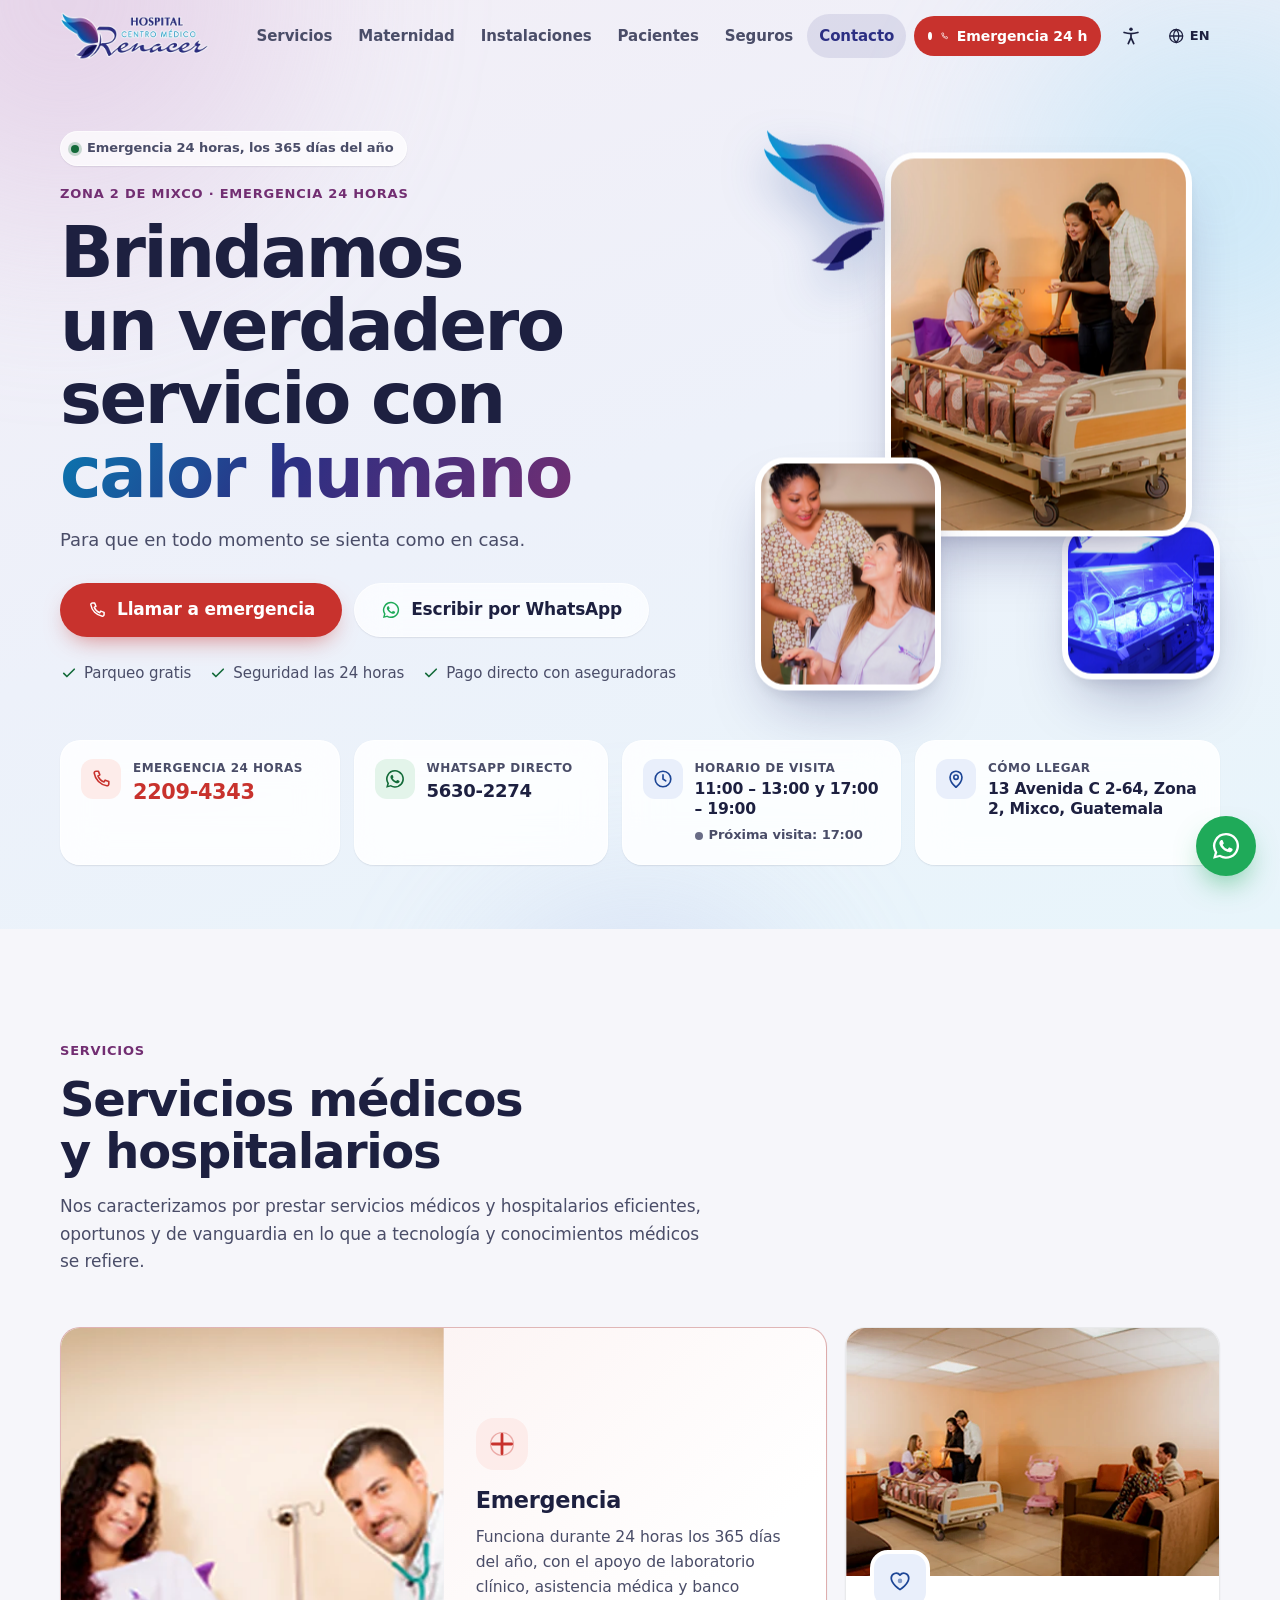
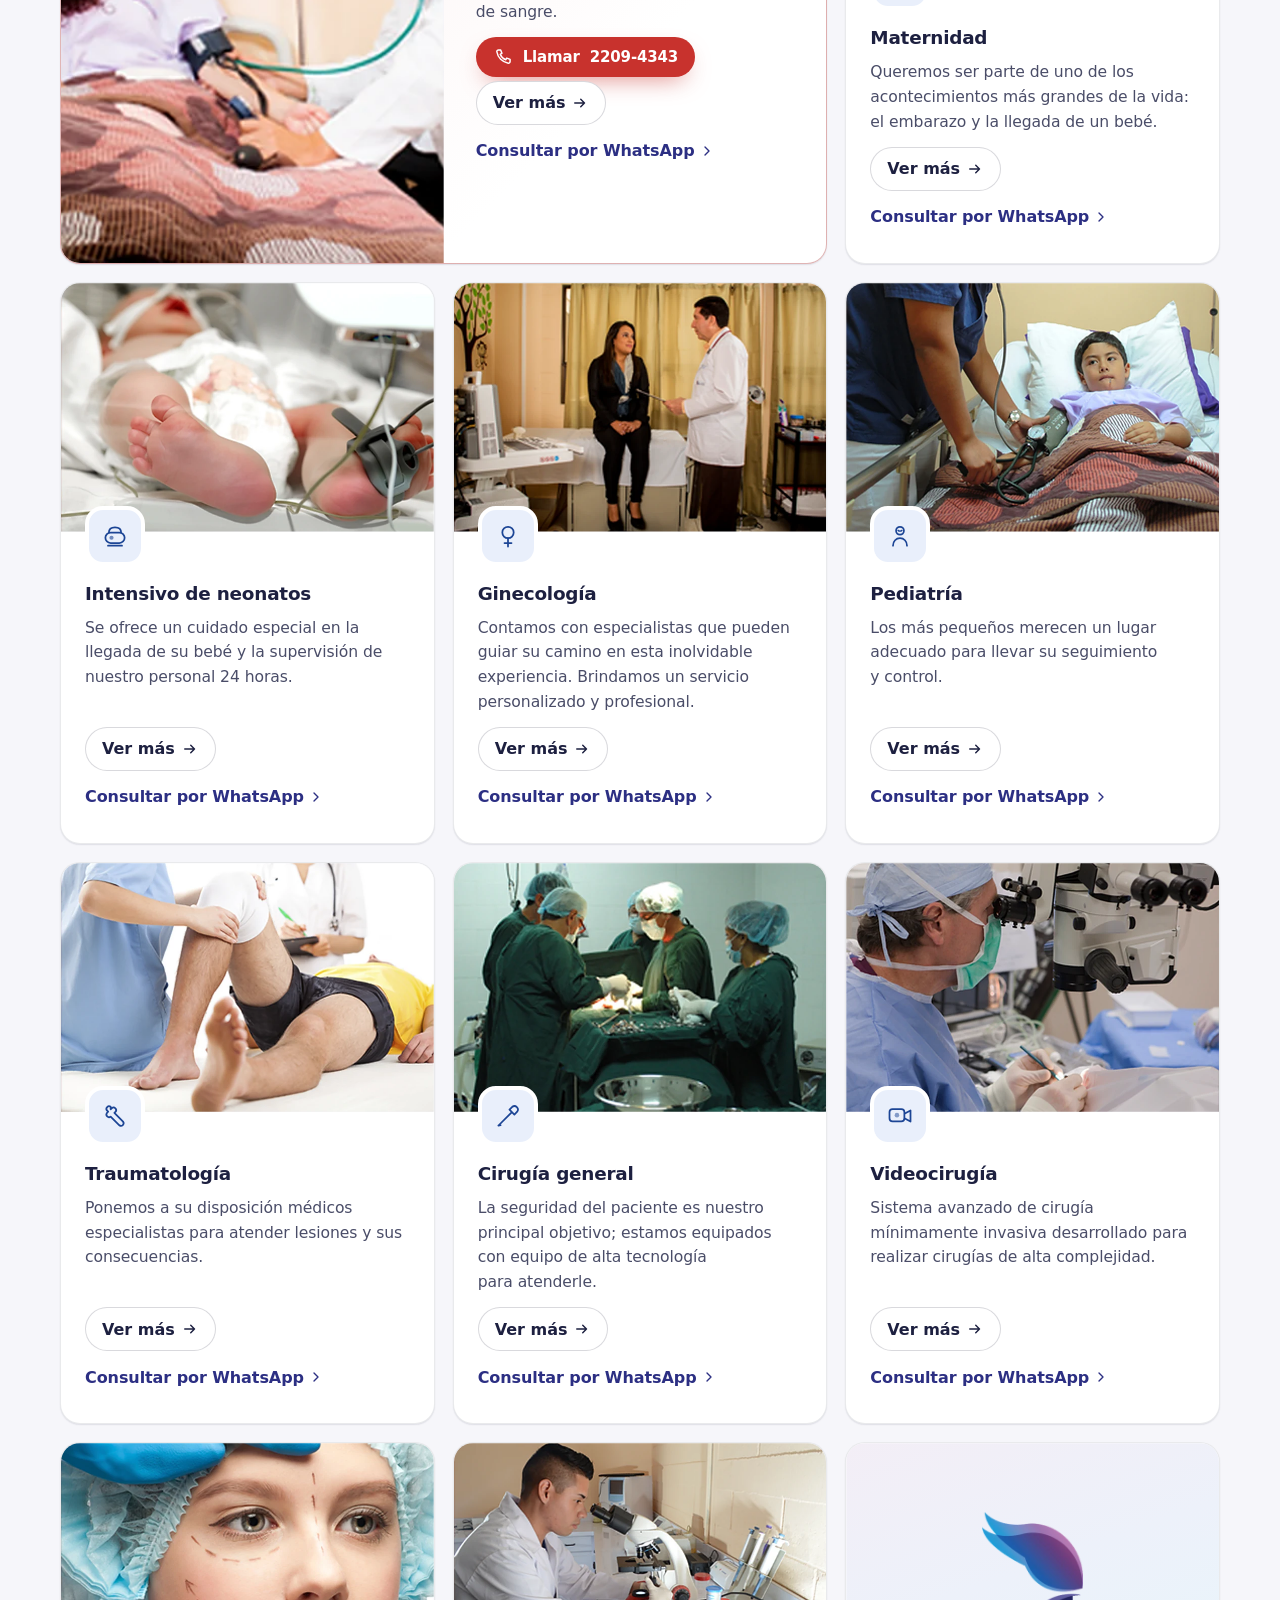
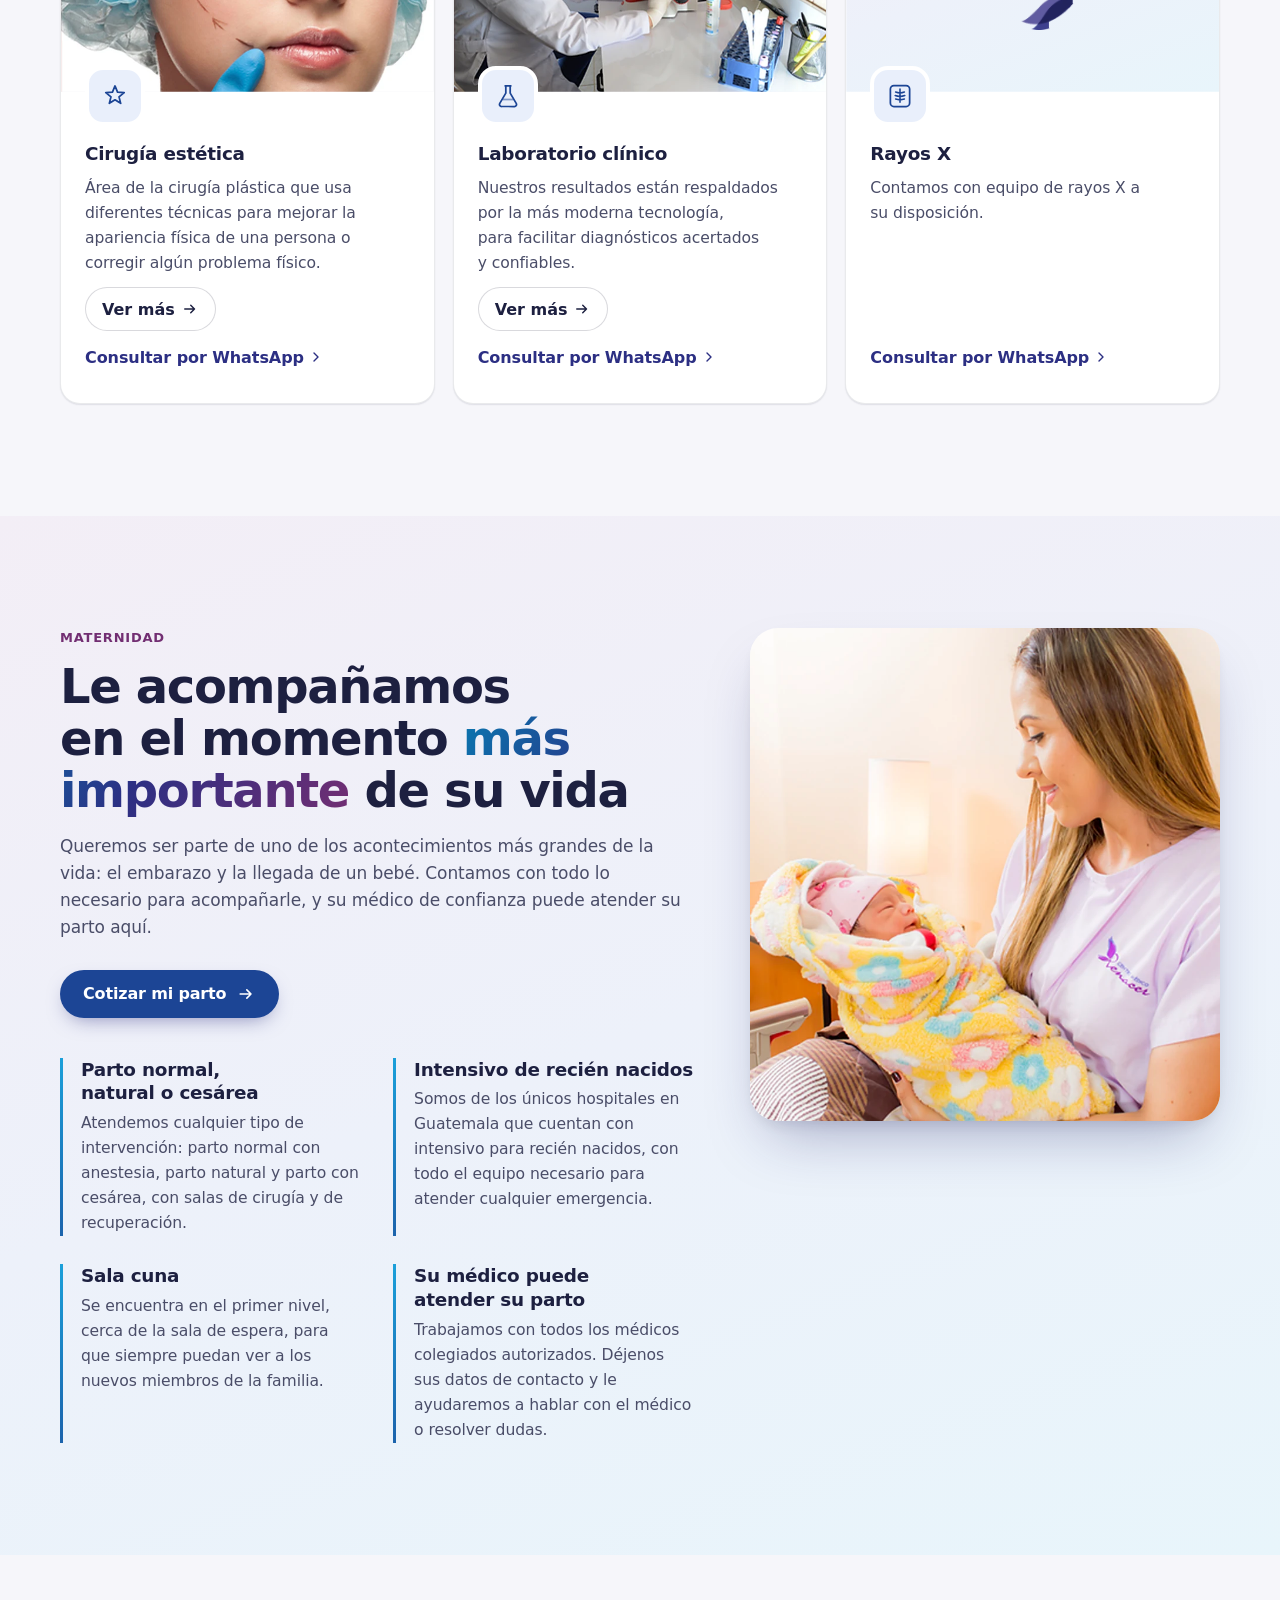
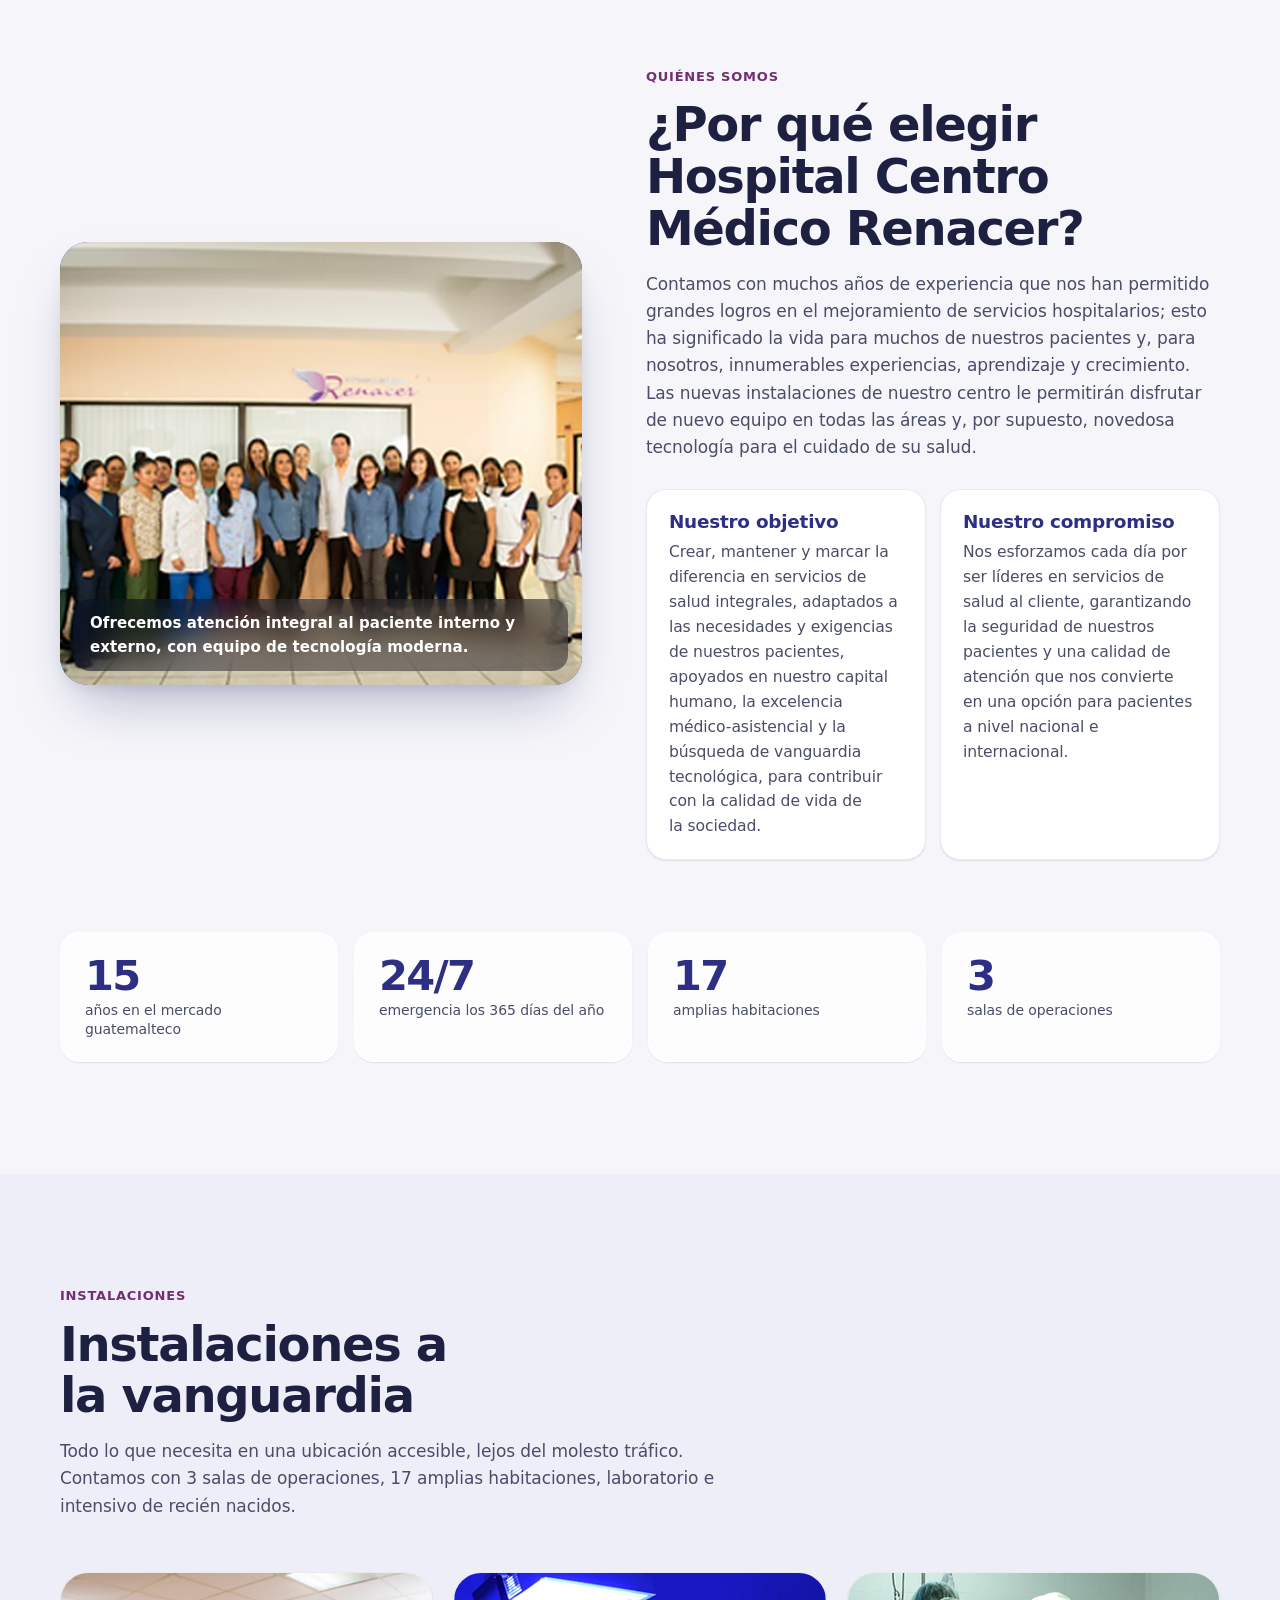
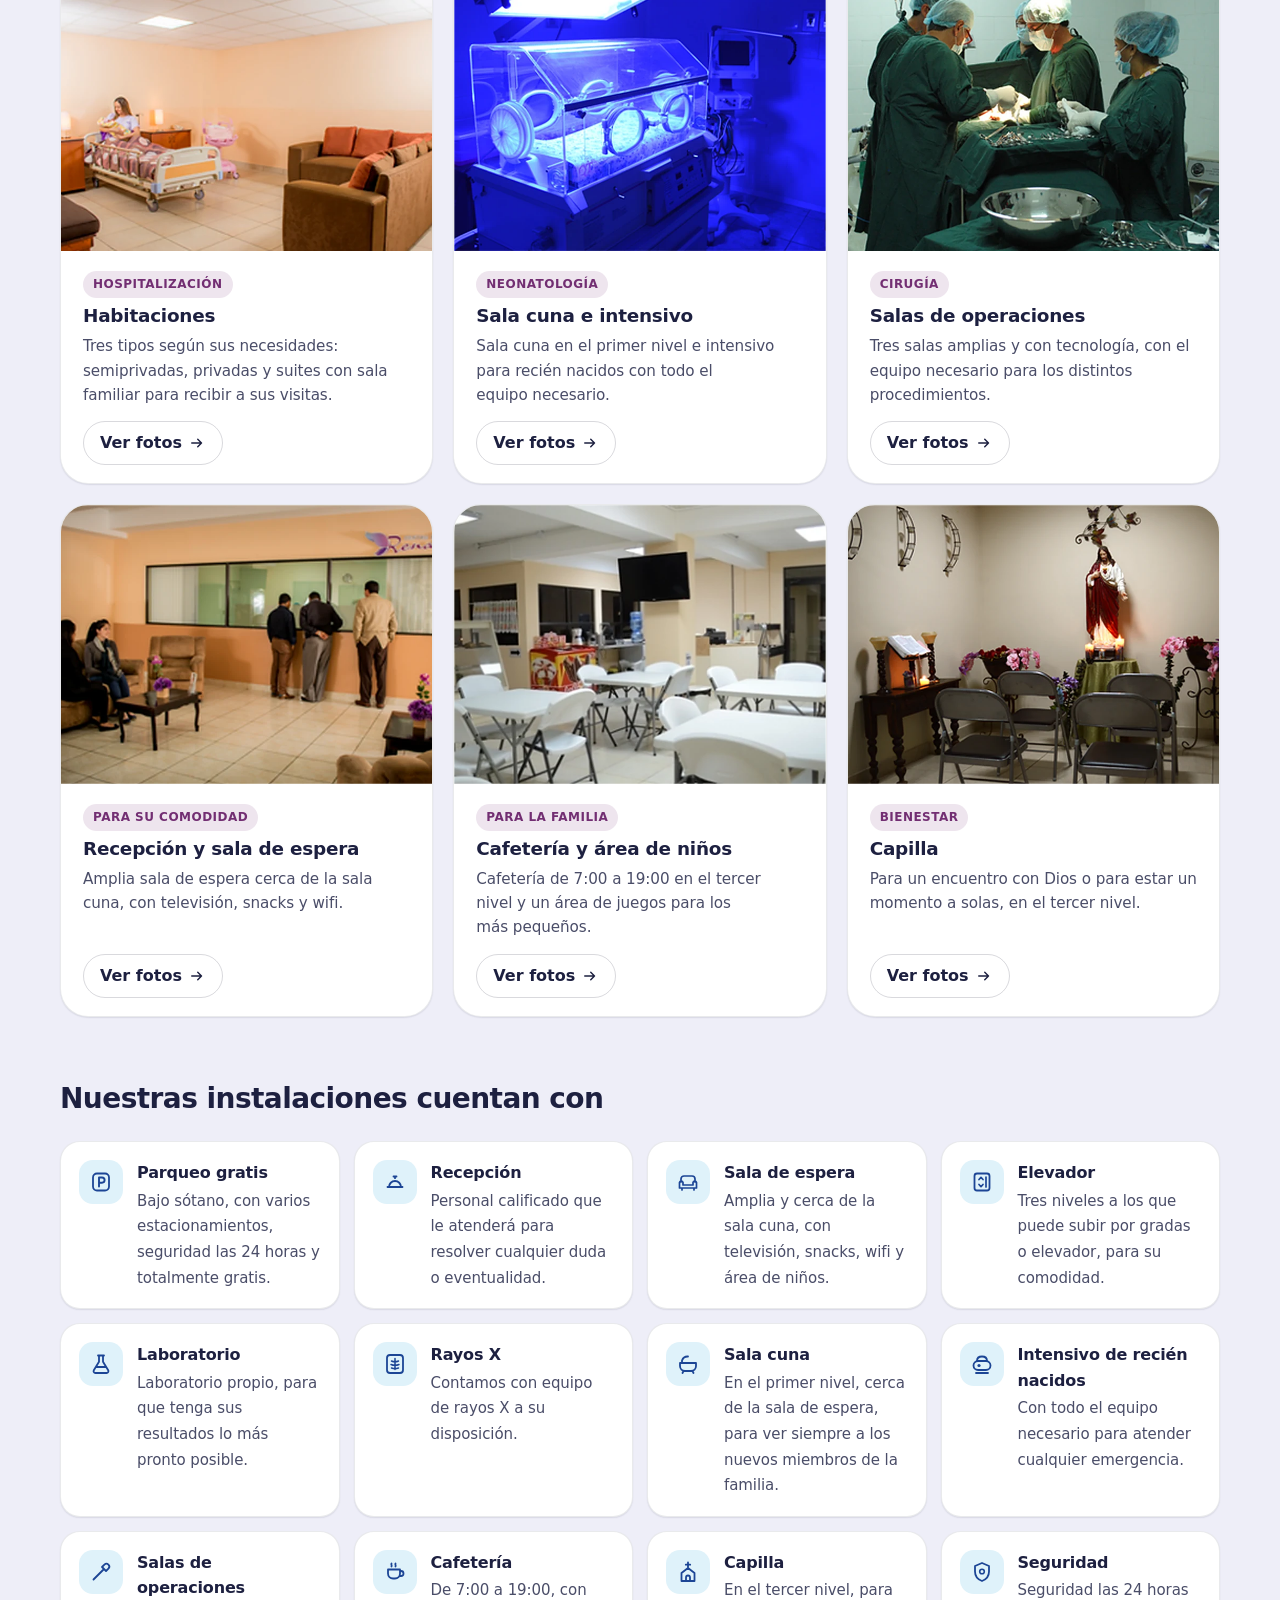
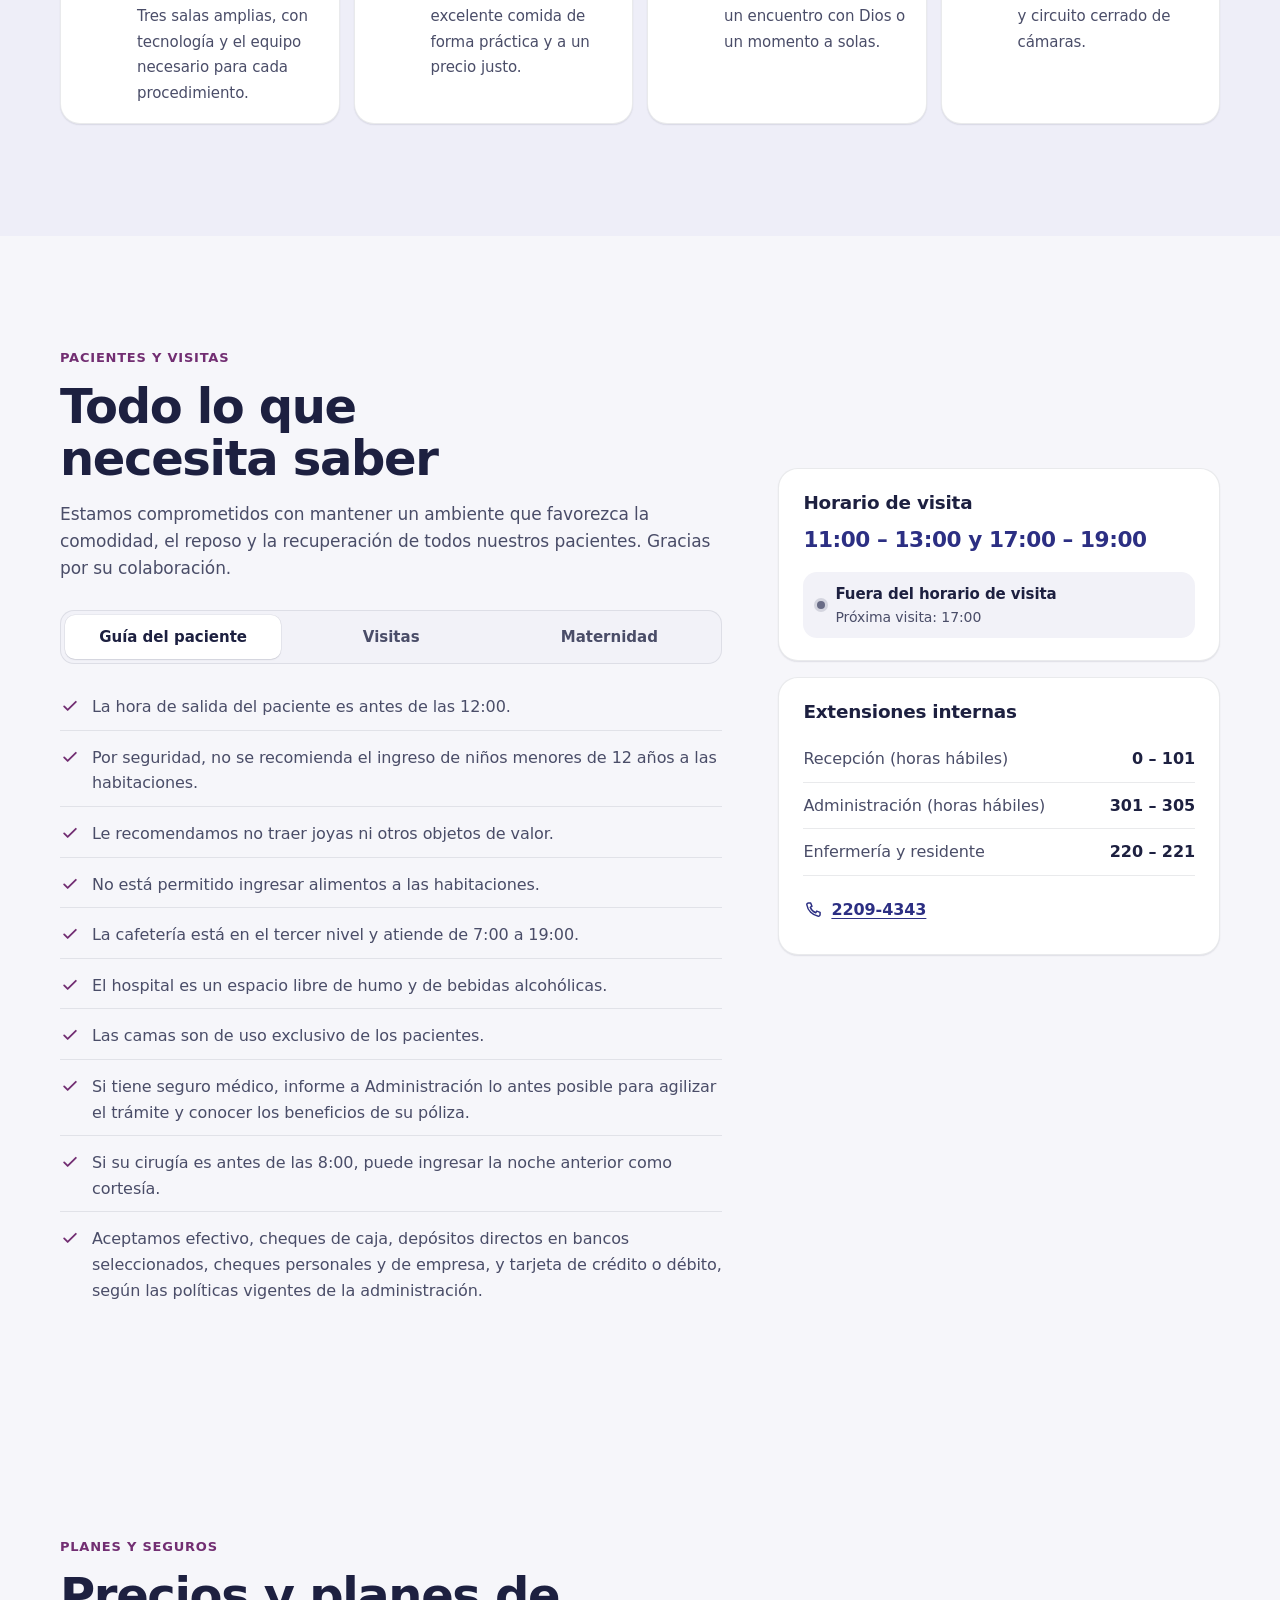
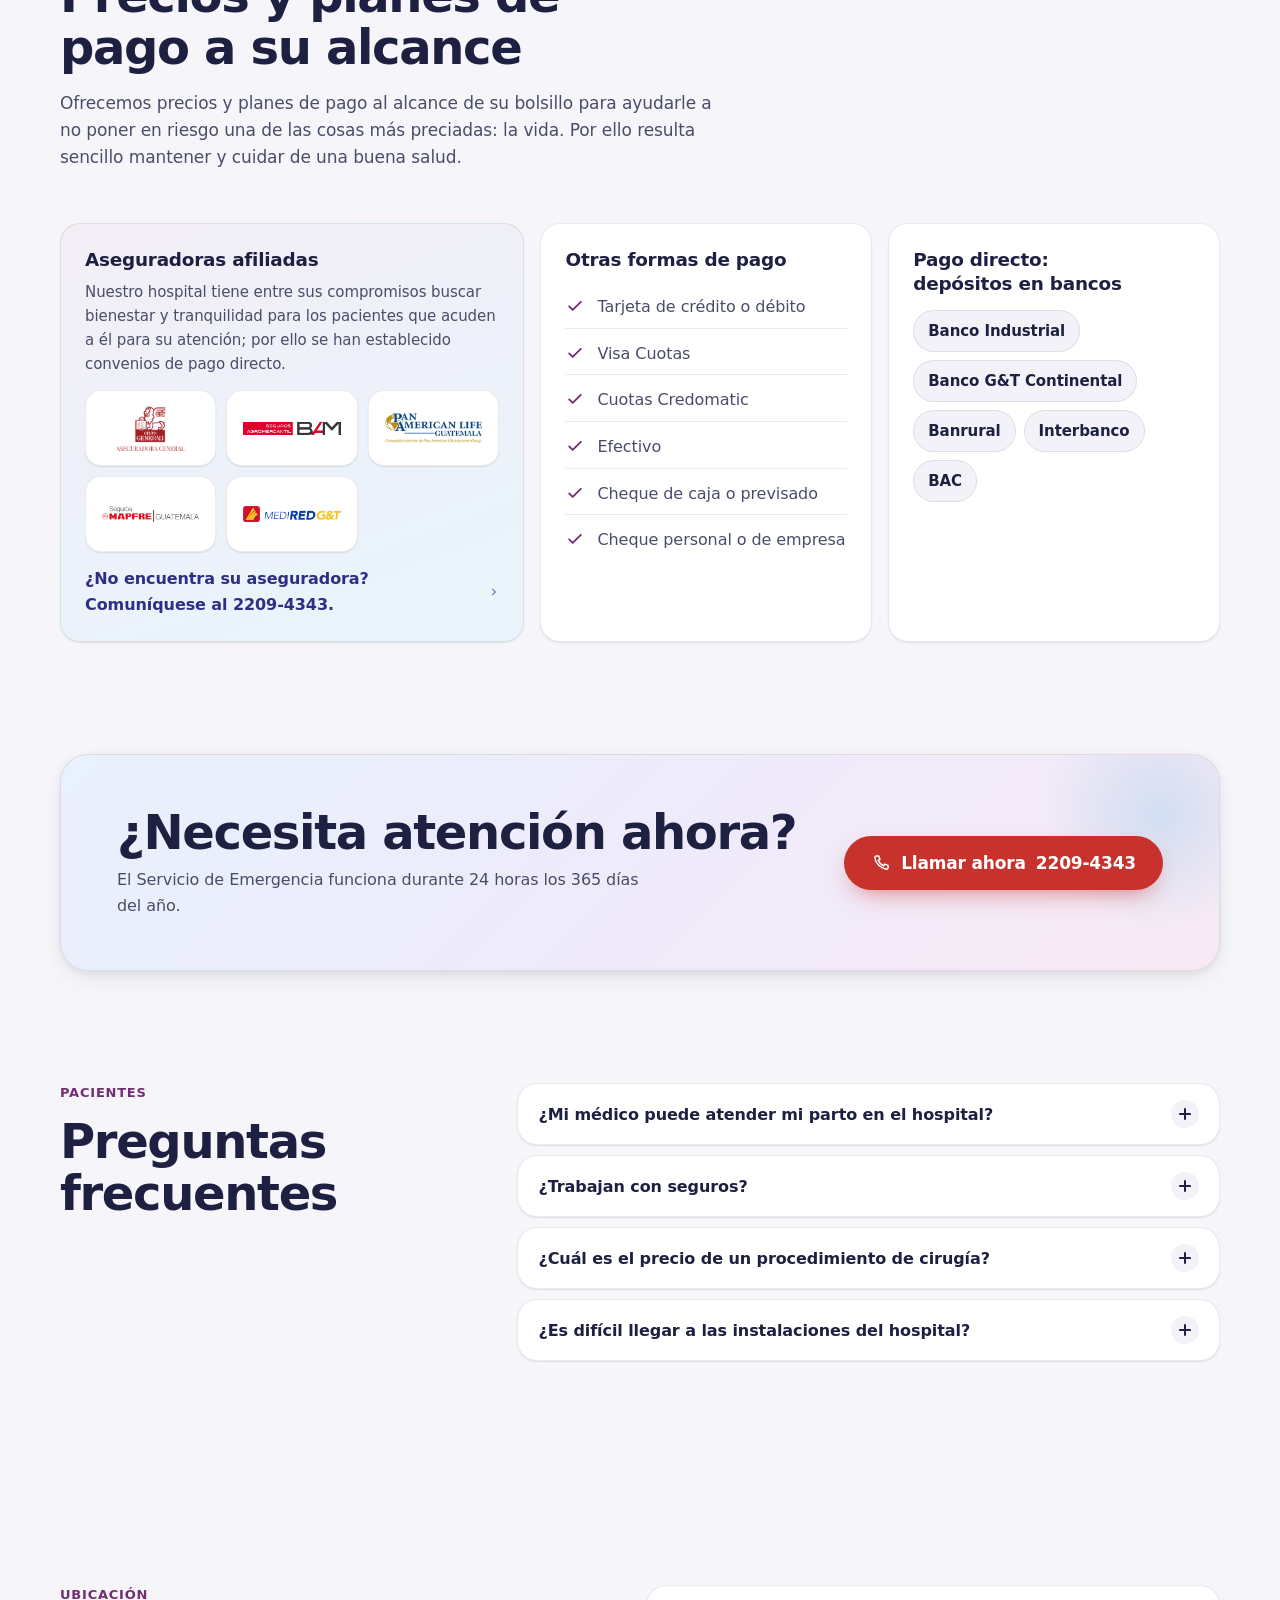
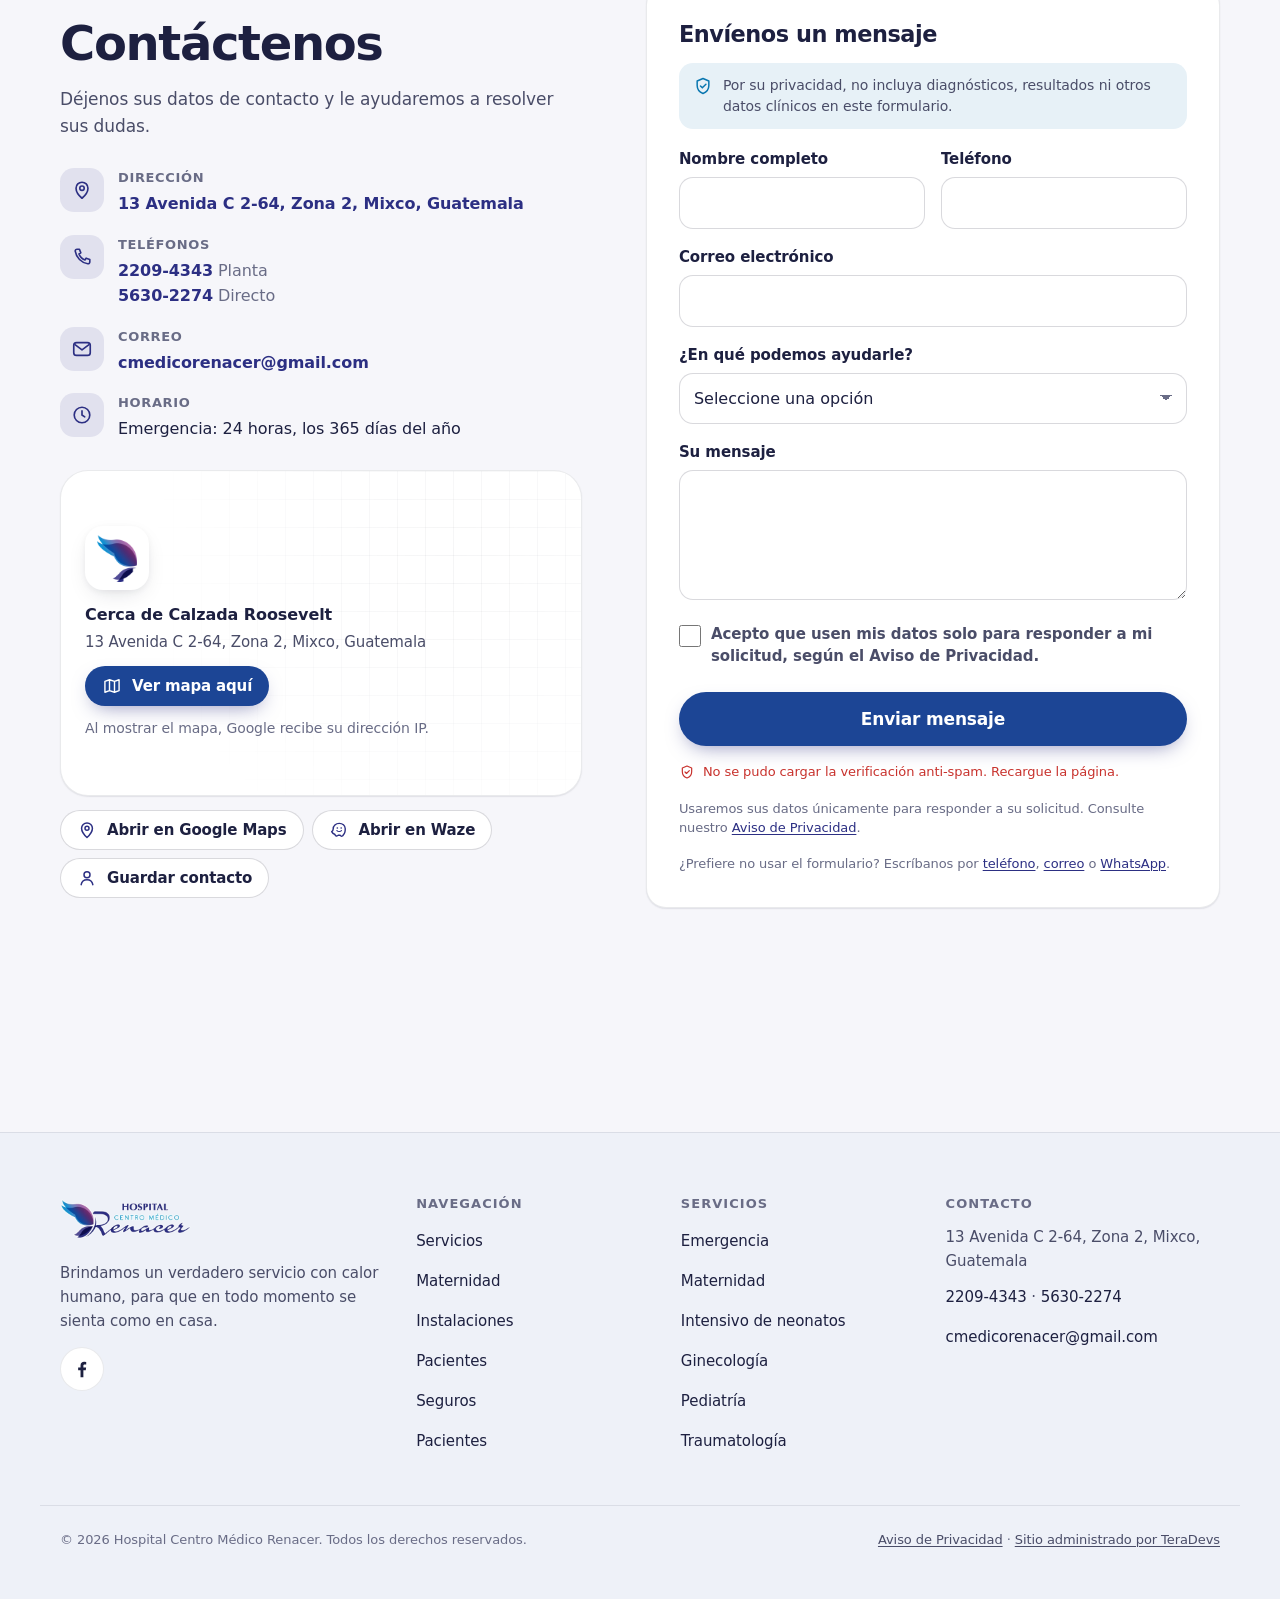
==== index.html @ e834be15 "Static preview of the Renacer redesign Co-Authored-By: Claude Opus 5.5 <noreply@anthropic.com> Claud" ====
<!DOCTYPE html>
<html lang="es-GT" data-wa="50256302274">
<head>
<meta charset="UTF-8">
<title id="pageTitle">Hospital Centro Médico Renacer · Maternidad y emergencia 24 h en Mixco</title>
<meta name="description" content="Hospital en Zona 2 de Mixco: maternidad, intensivo de recién nacidos, cirugía, rayos X y emergencia 24 horas. Parqueo gratis y pago directo con aseguradoras." id="metaDescription">
<meta name="viewport" content="width=device-width, initial-scale=1, viewport-fit=cover">
<meta name="robots" content="noindex, nofollow">
<meta name="theme-color" content="#f7f7fb">
<meta name="color-scheme" content="light">
<link rel="canonical" href="https://www.centromedicorenacer.com.gt/">

<!-- One URL with a client-side ES/EN toggle (assets/main.js). Crawlers index
     the server-rendered Spanish page; the toggle keeps the DOM in sync. -->
<meta property="og:type" content="website">
<meta property="og:locale" content="es_GT" id="ogLocale">
<meta property="og:site_name" content="Hospital Centro Médico Renacer">
<meta property="og:title" content="Hospital Centro Médico Renacer · Maternidad y emergencia 24 h en Mixco" id="ogTitle">
<meta property="og:description" content="Hospital en Zona 2 de Mixco: maternidad, intensivo de recién nacidos, cirugía, rayos X y emergencia 24 horas. Parqueo gratis y pago directo con aseguradoras." id="ogDescription">
<meta property="og:url" content="https://www.centromedicorenacer.com.gt/">
<meta property="og:image" content="https://www.centromedicorenacer.com.gt/assets/og-image.png">
<meta property="og:image:width" content="1200">
<meta property="og:image:height" content="630">
<meta name="twitter:card" content="summary_large_image">
<meta name="twitter:title" content="Hospital Centro Médico Renacer · Maternidad y emergencia 24 h en Mixco" id="twTitle">
<meta name="twitter:description" content="Hospital en Zona 2 de Mixco: maternidad, intensivo de recién nacidos, cirugía, rayos X y emergencia 24 horas. Parqueo gratis y pago directo con aseguradoras." id="twDescription">

<link rel="icon" href="assets/favicon.svg" type="image/svg+xml">
<link rel="icon" href="assets/favicon-32.png" sizes="32x32" type="image/png">
<link rel="apple-touch-icon" href="assets/apple-touch-icon.png">
<link rel="manifest" href="site.webmanifest">

<script src="assets/a11y-boot.js?v=12"></script>
<link rel="stylesheet" href="assets/main.css?v=12">

<script type="application/ld+json">
{
  "@context": "https://schema.org",
  "@type": "Hospital",
  "@id": "https://www.centromedicorenacer.com.gt/#hospital",
  "name": "Hospital Centro Médico Renacer",
  "alternateName": "Centro Médico Renacer",
  "url": "https://www.centromedicorenacer.com.gt/",
  "logo": "https://www.centromedicorenacer.com.gt/assets/img/brand/logo.png",
  "image": "https://www.centromedicorenacer.com.gt/assets/og-image.png",
  "description": "Hospital en Zona 2 de Mixco: maternidad, intensivo de recién nacidos, cirugía, rayos X y emergencia 24 horas. Parqueo gratis y pago directo con aseguradoras.",
  "telephone": ["+502-2209-4343","+502-5630-2274"],
  "email": "cmedicorenacer@gmail.com",
  "address": {
    "@type": "PostalAddress",
    "streetAddress": "13 Avenida C 2-64, Zona 2",
    "addressLocality": "Mixco, Guatemala",
    "postalCode": "01057",
    "addressRegion": "Guatemala",
    "addressCountry": "GT"
  },
  "openingHoursSpecification": {
    "@type": "OpeningHoursSpecification",
    "dayOfWeek": ["Monday","Tuesday","Wednesday","Thursday","Friday","Saturday","Sunday"],
    "opens": "00:00",
    "closes": "23:59"
  },
  "isAcceptedPaymentMethod": ["Cash", "CreditCard", "DebitCard", "Check"],
  "currenciesAccepted": "GTQ",
  "medicalSpecialty": ["Obstetric", "Gynecologic", "Pediatric", "Emergency", "Surgical", "Musculoskeletal", "PlasticSurgery"],
  "availableService": [{"@type":"MedicalProcedure","name":"Emergencia","description":"Funciona durante 24 horas los 365 días del año, con el apoyo de laboratorio clínico, asistencia médica y banco de sangre."},{"@type":"MedicalProcedure","name":"Maternidad","description":"Queremos ser parte de uno de los acontecimientos más grandes de la vida: el embarazo y la llegada de un bebé."},{"@type":"MedicalProcedure","name":"Intensivo de neonatos","description":"Se ofrece un cuidado especial en la llegada de su bebé y la supervisión de nuestro personal 24 horas."},{"@type":"MedicalProcedure","name":"Ginecología","description":"Contamos con especialistas que pueden guiar su camino en esta inolvidable experiencia. Brindamos un servicio personalizado y profesional."},{"@type":"MedicalProcedure","name":"Pediatría","description":"Los más pequeños merecen un lugar adecuado para llevar su seguimiento y control."},{"@type":"MedicalProcedure","name":"Traumatología","description":"Ponemos a su disposición médicos especialistas para atender lesiones y sus consecuencias."},{"@type":"MedicalProcedure","name":"Cirugía general","description":"La seguridad del paciente es nuestro principal objetivo; estamos equipados con equipo de alta tecnología para atenderle."},{"@type":"MedicalProcedure","name":"Videocirugía","description":"Sistema avanzado de cirugía mínimamente invasiva desarrollado para realizar cirugías de alta complejidad."},{"@type":"MedicalProcedure","name":"Cirugía estética","description":"Área de la cirugía plástica que usa diferentes técnicas para mejorar la apariencia física de una persona o corregir algún problema físico."},{"@type":"MedicalProcedure","name":"Laboratorio clínico","description":"Nuestros resultados están respaldados por la más moderna tecnología, para facilitar diagnósticos acertados y confiables."},{"@type":"MedicalProcedure","name":"Rayos X","description":"Contamos con equipo de rayos X a su disposición."}],
  "sameAs": ["https://www.facebook.com/Centro-Medico-Renacer-164916393540116"]
}
</script>
<script type="application/ld+json">
{
  "@context": "https://schema.org",
  "@type": "WebSite",
  "@id": "https://www.centromedicorenacer.com.gt/#website",
  "url": "https://www.centromedicorenacer.com.gt/",
  "name": "Hospital Centro Médico Renacer",
  "inLanguage": ["es-GT", "en"],
  "publisher": { "@id": "https://www.centromedicorenacer.com.gt/#hospital" }
}
</script>
<script type="application/ld+json">
{
  "@context": "https://schema.org",
  "@type": "FAQPage",
  "mainEntity": [{"@type":"Question","name":"¿Mi médico puede atender mi parto en el hospital?","acceptedAnswer":{"@type":"Answer","text":"Por supuesto. Trabajamos con todos los médicos colegiados autorizados. Déjenos sus datos de contacto y le ayudaremos a hablar con el médico o resolver dudas."}},{"@type":"Question","name":"¿Trabajan con seguros?","acceptedAnswer":{"@type":"Answer","text":"Estamos afiliados a una amplia red de aseguradoras nacionales e internacionales; consulte la sección «Planes y seguros». Si no encuentra la suya, comuníquese al teléfono 2209-4343."}},{"@type":"Question","name":"¿Cuál es el precio de un procedimiento de cirugía?","acceptedAnswer":{"@type":"Answer","text":"Cada caso es personalizado, por lo que necesitamos conocer un poco más de su caso para darle una cotización. Lo que podemos garantizarle es una tarifa justa y competitiva por la calidad de servicio que recibe."}},{"@type":"Question","name":"¿Es difícil llegar a las instalaciones del hospital?","acceptedAnswer":{"@type":"Answer","text":"Para nada. Estamos ubicados estratégicamente muy cerca de la Roosevelt, una de las calzadas principales de la ciudad. Nuestro edificio se ve con facilidad y tiene parqueo gratis en su interior. Vea el mapa en la sección Contacto."}}]
}
</script>
</head>
<body>
<a class="skip-link" href="#main" data-i18n="skip">Saltar al contenido</a>

<svg class="sprite" aria-hidden="true" focusable="false" xmlns="http://www.w3.org/2000/svg">
  <symbol id="i-phone" viewBox="0 0 24 24"><path d="M6.6 3.5h2.6l1.5 4-2 1.3a11 11 0 0 0 6.5 6.5l1.3-2 4 1.5v2.6a2 2 0 0 1-2.2 2A16.5 16.5 0 0 1 4.6 5.7a2 2 0 0 1 2-2.2z" fill="none" stroke="currentColor" stroke-width="1.8" stroke-linejoin="round"/></symbol>
  <symbol id="i-wa" viewBox="0 0 24 24"><path fill="currentColor" d="M12 2.2A9.7 9.7 0 0 0 3.6 16.8L2.3 21.6l4.9-1.3A9.7 9.7 0 1 0 12 2.2zm0 17.7a8 8 0 0 1-4.1-1.1l-.3-.2-2.9.8.8-2.8-.2-.3A8 8 0 1 1 12 19.9zm4.4-6c-.2-.1-1.4-.7-1.7-.8-.2-.1-.4-.1-.5.1l-.8 1c-.1.2-.3.2-.5.1a6.6 6.6 0 0 1-3.3-2.9c-.2-.4.2-.4.7-1.3.1-.2 0-.3 0-.4l-.8-1.8c-.2-.5-.4-.4-.5-.4h-.5a.9.9 0 0 0-.6.3 2.7 2.7 0 0 0-.9 2c0 1.2.9 2.4 1 2.5.1.2 1.7 2.6 4.2 3.7 1.6.7 2.2.7 3 .6.5-.1 1.4-.6 1.6-1.2.2-.6.2-1.1.1-1.2l-.5-.3z"/></symbol>
  <symbol id="i-pin" viewBox="0 0 24 24"><path d="M12 21s-6.5-5.6-6.5-11a6.5 6.5 0 0 1 13 0c0 5.4-6.5 11-6.5 11z" fill="none" stroke="currentColor" stroke-width="1.8" stroke-linejoin="round"/><circle cx="12" cy="10" r="2.4" fill="none" stroke="currentColor" stroke-width="1.8"/></symbol>
  <symbol id="i-mail" viewBox="0 0 24 24"><rect x="3" y="5" width="18" height="14" rx="3" fill="none" stroke="currentColor" stroke-width="1.8"/><path d="m4 7 8 6 8-6" fill="none" stroke="currentColor" stroke-width="1.8" stroke-linejoin="round"/></symbol>
  <symbol id="i-clock" viewBox="0 0 24 24"><circle cx="12" cy="12" r="8.5" fill="none" stroke="currentColor" stroke-width="1.8"/><path d="M12 7.5V12l3 2" fill="none" stroke="currentColor" stroke-width="1.8" stroke-linecap="round"/></symbol>
  <symbol id="i-check" viewBox="0 0 24 24"><path d="m5 12.5 4.2 4.2L19 7" fill="none" stroke="currentColor" stroke-width="2.2" stroke-linecap="round" stroke-linejoin="round"/></symbol>
  <symbol id="i-arrow" viewBox="0 0 24 24"><path d="M5 12h13m-5-5 5 5-5 5" fill="none" stroke="currentColor" stroke-width="1.9" stroke-linecap="round" stroke-linejoin="round"/></symbol>
  <symbol id="i-chev" viewBox="0 0 24 24"><path d="m9 6 6 6-6 6" fill="none" stroke="currentColor" stroke-width="2" stroke-linecap="round" stroke-linejoin="round"/></symbol>
  <symbol id="i-close" viewBox="0 0 24 24"><path d="M6 6l12 12M18 6 6 18" fill="none" stroke="currentColor" stroke-width="2" stroke-linecap="round"/></symbol>
  <symbol id="i-menu" viewBox="0 0 24 24"><path d="M4 8h16M4 16h16" fill="none" stroke="currentColor" stroke-width="2" stroke-linecap="round"/></symbol>
  <symbol id="i-a11y" viewBox="0 0 24 24"><circle cx="12" cy="4.6" r="1.9" fill="currentColor"/><path d="M4.5 8.2c2.5.8 5 1.2 7.5 1.2s5-.4 7.5-1.2M12 9.4v4.4m0 0-3 6.4m3-6.4 3 6.4" fill="none" stroke="currentColor" stroke-width="1.9" stroke-linecap="round" stroke-linejoin="round"/></symbol>
  <symbol id="i-globe" viewBox="0 0 24 24"><circle cx="12" cy="12" r="8.5" fill="none" stroke="currentColor" stroke-width="1.7"/><path d="M3.5 12h17M12 3.5c2.4 2.4 3.5 5.2 3.5 8.5s-1.1 6.1-3.5 8.5c-2.4-2.4-3.5-5.2-3.5-8.5S9.6 5.9 12 3.5z" fill="none" stroke="currentColor" stroke-width="1.7"/></symbol>
  <symbol id="i-up" viewBox="0 0 24 24"><path d="m6 14 6-6 6 6" fill="none" stroke="currentColor" stroke-width="2" stroke-linecap="round" stroke-linejoin="round"/></symbol>
  <symbol id="i-download" viewBox="0 0 24 24"><path d="M12 4v11m-4.5-4.5L12 15l4.5-4.5M5 19.5h14" fill="none" stroke="currentColor" stroke-width="1.9" stroke-linecap="round" stroke-linejoin="round"/></symbol>
  <symbol id="i-shield" viewBox="0 0 24 24"><path d="M12 3 5 6v5.5c0 4.3 3 8 7 9.5 4-1.5 7-5.2 7-9.5V6z" fill="none" stroke="currentColor" stroke-width="1.8" stroke-linejoin="round"/><path d="m9 12 2.2 2.2L15.5 10" fill="none" stroke="currentColor" stroke-width="1.8" stroke-linecap="round" stroke-linejoin="round"/></symbol>
  <symbol id="i-fb" viewBox="0 0 24 24"><path fill="currentColor" d="M13.5 21v-7.6h2.6l.4-3h-3V8.5c0-.9.2-1.5 1.5-1.5h1.6V4.3a21 21 0 0 0-2.3-.1c-2.3 0-3.9 1.4-3.9 4v2.2H7.8v3h2.6V21z"/></symbol>
  <symbol id="i-ig" viewBox="0 0 24 24"><rect x="3.5" y="3.5" width="17" height="17" rx="5" fill="none" stroke="currentColor" stroke-width="1.8"/><circle cx="12" cy="12" r="4" fill="none" stroke="currentColor" stroke-width="1.8"/><circle cx="17.2" cy="6.8" r="1.1" fill="currentColor"/></symbol>
  <!-- Service icons -->
  <symbol id="s-1" viewBox="0 0 32 32"><path d="M16 5v22M5 16h22" fill="none" stroke="currentColor" stroke-width="3.2" stroke-linecap="round"/><circle cx="16" cy="16" r="13" fill="none" stroke="currentColor" stroke-width="1.6" opacity=".35"/></symbol>
  <symbol id="s-2" viewBox="0 0 32 32"><path d="M16 27s-10-6.2-10-13.2A5.6 5.6 0 0 1 16 10.4a5.6 5.6 0 0 1 10 3.4C26 20.8 16 27 16 27z" fill="none" stroke="currentColor" stroke-width="2" stroke-linejoin="round"/><circle cx="16" cy="17" r="2.6" fill="currentColor" opacity=".5"/></symbol>
  <symbol id="s-3" viewBox="0 0 32 32"><rect x="5" y="12" width="22" height="12" rx="6" fill="none" stroke="currentColor" stroke-width="2"/><circle cx="12" cy="18" r="2.4" fill="currentColor" opacity=".6"/><path d="M9 12c0-3.9 3.1-6 7-6s7 2.1 7 6M8 27h16" fill="none" stroke="currentColor" stroke-width="2" stroke-linecap="round"/></symbol>
  <symbol id="s-4" viewBox="0 0 32 32"><circle cx="16" cy="12" r="6.5" fill="none" stroke="currentColor" stroke-width="2"/><path d="M16 18.5V28m-4-4h8" fill="none" stroke="currentColor" stroke-width="2" stroke-linecap="round"/></symbol>
  <symbol id="s-5" viewBox="0 0 32 32"><circle cx="16" cy="10" r="4.5" fill="none" stroke="currentColor" stroke-width="2"/><path d="M8 27c0-5 3.6-8.5 8-8.5s8 3.5 8 8.5" fill="none" stroke="currentColor" stroke-width="2" stroke-linecap="round"/><path d="M13.8 9.6c.7.6 1.4.8 2.2.8s1.5-.2 2.2-.8" fill="none" stroke="currentColor" stroke-width="1.6" stroke-linecap="round"/></symbol>
  <symbol id="s-6" viewBox="0 0 32 32"><path d="M11 5.5a3 3 0 0 0-4.2 4.2l1.4 1.4-1.4 1.4a3 3 0 0 0 4.2 4.2L21 26.6a3 3 0 0 0 4.2-4.2L15.3 12.5l1.4-1.4a3 3 0 0 0-4.2-4.2L11 8.3z" fill="none" stroke="currentColor" stroke-width="2" stroke-linejoin="round"/></symbol>
  <symbol id="s-7" viewBox="0 0 32 32"><path d="M6 26 20.5 11.5m-2.8-2.8 5.6 5.6 3.2-3.2a4 4 0 0 0-5.6-5.6z" fill="none" stroke="currentColor" stroke-width="2" stroke-linecap="round" stroke-linejoin="round"/><path d="M5 27l2.5-.6" stroke="currentColor" stroke-width="2" stroke-linecap="round"/></symbol>
  <symbol id="s-8" viewBox="0 0 32 32"><rect x="4" y="8" width="17" height="14" rx="3.5" fill="none" stroke="currentColor" stroke-width="2"/><path d="m21 13.5 7-3.8v12.6l-7-3.8" fill="none" stroke="currentColor" stroke-width="2" stroke-linejoin="round"/><circle cx="12.5" cy="15" r="2.6" fill="currentColor" opacity=".5"/></symbol>
  <symbol id="s-9" viewBox="0 0 32 32"><path d="M16 4.5l2.9 7.1 7.6.5-5.9 4.9 1.9 7.4L16 20.3l-6.5 4.1 1.9-7.4-5.9-4.9 7.6-.5z" fill="none" stroke="currentColor" stroke-width="2" stroke-linejoin="round"/></symbol>
  <symbol id="s-10" viewBox="0 0 32 32"><path d="M12 4.5h8M13.5 4.5v8.2L6.6 24.4A2.4 2.4 0 0 0 8.7 28h14.6a2.4 2.4 0 0 0 2.1-3.6L18.5 12.7V4.5" fill="none" stroke="currentColor" stroke-width="2" stroke-linejoin="round"/><path d="M9.8 20h12.4" stroke="currentColor" stroke-width="2" opacity=".5"/></symbol>
  <symbol id="s-11" viewBox="0 0 32 32"><rect x="5" y="4" width="22" height="24" rx="4" fill="none" stroke="currentColor" stroke-width="2"/><path d="M16 8v15M11 11.5c2 .8 3.5 1 5 1s3-.2 5-1M10.5 15.5c2.2.8 3.8 1 5.5 1s3.3-.2 5.5-1M11 19.5c2 .7 3.5.9 5 .9s3-.2 5-.9" fill="none" stroke="currentColor" stroke-width="1.8" stroke-linecap="round"/></symbol>
  <!-- Facilities (amenities) icons -->
  <symbol id="m-1" viewBox="0 0 24 24"><rect x="4" y="3.5" width="16" height="17" rx="4" fill="none" stroke="currentColor" stroke-width="1.8"/><path d="M10 16.5v-9h3a2.6 2.6 0 0 1 0 5.2h-3" fill="none" stroke="currentColor" stroke-width="1.9" stroke-linecap="round" stroke-linejoin="round"/></symbol>
  <symbol id="m-2" viewBox="0 0 24 24"><path d="M4.5 17h15M6 17a6 6 0 0 1 12 0M12 8.2V6.5M10.5 6.5h3" fill="none" stroke="currentColor" stroke-width="1.8" stroke-linecap="round" stroke-linejoin="round"/></symbol>
  <symbol id="m-3" viewBox="0 0 24 24"><path d="M5 12V9a3 3 0 0 1 3-3h8a3 3 0 0 1 3 3v3M3.5 12.5a1.8 1.8 0 0 1 3.5 0V15h10v-2.5a1.8 1.8 0 0 1 3.5 0V18h-17zM6 18v2M18 18v2" fill="none" stroke="currentColor" stroke-width="1.7" stroke-linejoin="round" stroke-linecap="round"/></symbol>
  <symbol id="m-4" viewBox="0 0 24 24"><rect x="4.5" y="3.5" width="15" height="17" rx="2.5" fill="none" stroke="currentColor" stroke-width="1.8"/><path d="m9 9.5 2-2.2 2 2.2M9 14.5l2 2.2 2-2.2M16 7v10" fill="none" stroke="currentColor" stroke-width="1.7" stroke-linecap="round" stroke-linejoin="round"/></symbol>
  <symbol id="m-5" viewBox="0 0 24 24"><path d="M9 3.5h6M10 3.5v6.2L4.8 18.3A1.8 1.8 0 0 0 6.4 21h11.2a1.8 1.8 0 0 0 1.6-2.7L14 9.7V3.5M7.4 15h9.2" fill="none" stroke="currentColor" stroke-width="1.8" stroke-linejoin="round" stroke-linecap="round"/></symbol>
  <symbol id="m-6" viewBox="0 0 24 24"><rect x="4" y="3" width="16" height="18" rx="3" fill="none" stroke="currentColor" stroke-width="1.8"/><path d="M12 6.5v11M8.5 9c1.3.6 2.3.8 3.5.8s2.2-.2 3.5-.8M8 12.5c1.4.6 2.5.8 4 .8s2.6-.2 4-.8M8.5 16c1.3.5 2.3.7 3.5.7s2.2-.2 3.5-.7" fill="none" stroke="currentColor" stroke-width="1.5" stroke-linecap="round"/></symbol>
  <symbol id="m-7" viewBox="0 0 24 24"><path d="M4 11h16v3a5 5 0 0 1-5 5H9a5 5 0 0 1-5-5zM6 11V8.5a6 6 0 0 1 6-4M7.5 19l-1 2M16.5 19l1 2" fill="none" stroke="currentColor" stroke-width="1.8" stroke-linecap="round" stroke-linejoin="round"/></symbol>
  <symbol id="m-8" viewBox="0 0 24 24"><rect x="3.5" y="9" width="17" height="9" rx="4.5" fill="none" stroke="currentColor" stroke-width="1.8"/><path d="M7 9c0-3 2.2-4.5 5-4.5s5 1.5 5 4.5M6 21h12" fill="none" stroke="currentColor" stroke-width="1.8" stroke-linecap="round"/><circle cx="9" cy="13.5" r="1.6" fill="currentColor"/></symbol>
  <symbol id="m-9" viewBox="0 0 24 24"><path d="M4.5 19.5 15 9m-2-2 4 4 2.4-2.4a2.8 2.8 0 0 0-4-4z" fill="none" stroke="currentColor" stroke-width="1.8" stroke-linecap="round" stroke-linejoin="round"/></symbol>
  <symbol id="m-10" viewBox="0 0 24 24"><path d="M5 9.5h12v4a5 5 0 0 1-5 5H10a5 5 0 0 1-5-5zM17 11h1a2.5 2.5 0 0 1 0 5h-1.5M8.5 3.5c-.7 1 .7 1.8 0 3M12.5 3.5c-.7 1 .7 1.8 0 3" fill="none" stroke="currentColor" stroke-width="1.8" stroke-linecap="round" stroke-linejoin="round"/></symbol>
  <symbol id="m-11" viewBox="0 0 24 24"><path d="M12 2.5v5M9.8 4.7h4.4M5.5 21v-8l6.5-5 6.5 5v8zM10 21v-3.5a2 2 0 0 1 4 0V21" fill="none" stroke="currentColor" stroke-width="1.8" stroke-linecap="round" stroke-linejoin="round"/></symbol>
  <symbol id="m-12" viewBox="0 0 24 24"><path d="M12 3 5 6v5.5c0 4.3 3 8 7 9.5 4-1.5 7-5.2 7-9.5V6z" fill="none" stroke="currentColor" stroke-width="1.8" stroke-linejoin="round"/><circle cx="12" cy="11.5" r="2.3" fill="none" stroke="currentColor" stroke-width="1.6"/></symbol>
  <symbol id="i-waze" viewBox="0 0 24 24"><path d="M19.5 10.5c0-4.1-3.4-6.5-7.2-6.5-4.2 0-7.3 3-7.3 6.8 0 1.6-.6 2.6-1.8 3.2.8 1.6 2.3 2.8 4 3.4a2 2 0 0 0 3.7.9h2.6a2 2 0 0 0 3.8-.8c1.5-1 2.2-3.3 2.2-7z" fill="none" stroke="currentColor" stroke-width="1.7" stroke-linejoin="round"/><circle cx="10" cy="9.6" r="1" fill="currentColor"/><circle cx="14.6" cy="9.6" r="1" fill="currentColor"/><path d="M9.5 12.8c1.4 1.3 4 1.3 5.4 0" fill="none" stroke="currentColor" stroke-width="1.5" stroke-linecap="round"/></symbol>
  <symbol id="i-person" viewBox="0 0 24 24"><circle cx="12" cy="8" r="3.6" fill="none" stroke="currentColor" stroke-width="1.8"/><path d="M5 20c.6-3.8 3.4-6 7-6s6.4 2.2 7 6" fill="none" stroke="currentColor" stroke-width="1.8" stroke-linecap="round"/></symbol>
  <symbol id="i-map" viewBox="0 0 24 24"><path d="m3.5 6.5 5.5-2 6 2 5.5-2v13l-5.5 2-6-2-5.5 2zM9 4.5v13M15 6.5v13" fill="none" stroke="currentColor" stroke-width="1.7" stroke-linejoin="round"/></symbol>
  <symbol id="a-bed" viewBox="0 0 32 32"><path d="M4 8v18M4 21h24v5M4 16h9.5v5M13.5 14.5h10a4.5 4.5 0 0 1 4.5 4.5v2" fill="none" stroke="currentColor" stroke-width="2" stroke-linecap="round" stroke-linejoin="round"/><circle cx="9" cy="12.5" r="2.6" fill="none" stroke="currentColor" stroke-width="2"/></symbol>
  <symbol id="a-cup" viewBox="0 0 32 32"><path d="M6 12h17v6a7 7 0 0 1-7 7h-3a7 7 0 0 1-7-7zM23 14h1.5a3.5 3.5 0 0 1 0 7H22M11 4.5c-1 1.5 1 2.5 0 4M16 4.5c-1 1.5 1 2.5 0 4" fill="none" stroke="currentColor" stroke-width="2" stroke-linecap="round" stroke-linejoin="round"/></symbol>
  <symbol id="a-chapel" viewBox="0 0 32 32"><path d="M16 3v7M13 6h6M7 28V17l9-7 9 7v11zM13 28v-5a3 3 0 0 1 6 0v5" fill="none" stroke="currentColor" stroke-width="2" stroke-linecap="round" stroke-linejoin="round"/></symbol>
</svg>

<header class="site-header" id="siteHeader">
  <div class="container header-inner">
    <a class="brand" href="#inicio" data-i18n-attr="aria-label:brand.aria" aria-label="Hospital Centro Médico Renacer, ir al inicio">
      <picture class="brand-logo"><img src="assets/img/brand/logo.webp" width="392" height="120" alt="Hospital Centro Médico Renacer"></picture>
    </a>
    <nav class="nav-desktop" aria-label="Principal">
      <a href="#servicios" data-i18n="nav.services">Servicios</a>
      <a href="#maternidad" data-i18n="nav.maternity">Maternidad</a>
      <a href="#instalaciones" data-i18n="nav.facilities">Instalaciones</a>
      <a href="#pacientes" data-i18n="nav.patients">Pacientes</a>
      <a href="#seguros" data-i18n="nav.insurance">Seguros</a>
      <a href="#contacto" data-i18n="nav.contact">Contacto</a>
    </nav>
    <div class="header-actions">
      <a class="pill pill-emergency" href="tel:+50222094343" data-i18n-attr="aria-label:hero.cta1" aria-label="Llamar a emergencia"><span class="pulse" aria-hidden="true"></span><svg aria-hidden="true"><use href="#i-phone"/></svg><span data-i18n="nav.emergency">Emergencia 24 h</span></a>
      <button type="button" class="icon-btn" id="a11yToggle" aria-haspopup="dialog" aria-expanded="false" aria-controls="a11yPanel" data-i18n-attr="aria-label:a11y.open_aria" aria-label="Opciones de accesibilidad"><svg aria-hidden="true"><use href="#i-a11y"/></svg></button>
      <button type="button" class="icon-btn lang-btn" id="langToggle" data-lang-toggle data-i18n-attr="aria-label:lang.toggle_aria" aria-label="Cambiar idioma a inglés"><svg aria-hidden="true"><use href="#i-globe"/></svg><span>EN</span></button>
      <button type="button" class="icon-btn menu-btn" id="menuToggle" aria-haspopup="dialog" aria-expanded="false" aria-controls="mobileNav" data-i18n-attr="aria-label:menu.open_aria" aria-label="Abrir menú"><svg aria-hidden="true"><use href="#i-menu"/></svg></button>
    </div>
  </div>
</header>

<dialog class="sheet sheet-side" id="mobileNav" data-i18n-attr="aria-label:mobilenav.aria" aria-label="Menú principal">
  <div class="sheet-head">
    <span class="brand brand-sm"><picture class="brand-logo"><img src="assets/img/brand/logo.webp" width="392" height="120" alt=""></picture></span>
    <button type="button" class="icon-btn" data-close data-i18n-attr="aria-label:menu.close_aria" aria-label="Cerrar menú"><svg aria-hidden="true"><use href="#i-close"/></svg></button>
  </div>
  <nav class="mobile-links">
    <a href="#servicios" data-i18n="nav.services">Servicios</a>
    <a href="#maternidad" data-i18n="nav.maternity">Maternidad</a>
    <a href="#instalaciones" data-i18n="nav.facilities">Instalaciones</a>
    <a href="#pacientes" data-i18n="nav.patients">Pacientes</a>
    <a href="#seguros" data-i18n="nav.insurance">Seguros</a>
    <a href="#faq" data-i18n="faq.eyebrow">Pacientes</a>
    <a href="#contacto" data-i18n="nav.contact">Contacto</a>
  </nav>
  <div class="sheet-foot">
    <button type="button" class="btn btn-ghost btn-block lang-sheet" data-lang-toggle data-i18n-attr="aria-label:lang.toggle_aria" aria-label="Cambiar idioma a inglés"><svg aria-hidden="true"><use href="#i-globe"/></svg><span data-i18n="lang.switch_to">English</span></button>
    <a class="btn btn-emergency btn-block" href="tel:+50222094343"><svg aria-hidden="true"><use href="#i-phone"/></svg><span data-i18n="hero.cta1">Llamar a emergencia</span></a>
    <a class="btn btn-ghost btn-block" data-wa="" href="https://wa.me/50256302274?text=Hola%2C%20quisiera%20informaci%C3%B3n%20sobre%20los%20servicios%20del%20Hospital%20Centro%20M%C3%A9dico%20Renacer." target="_blank" rel="noopener noreferrer"><svg aria-hidden="true"><use href="#i-wa"/></svg><span data-i18n="hero.cta2">Escribir por WhatsApp</span></a>
  </div>
</dialog>

<dialog class="sheet sheet-pop" id="a11yPanel" aria-labelledby="a11yTitle">
  <div class="sheet-head">
    <h2 id="a11yTitle" data-i18n="a11y.title">Accesibilidad</h2>
    <button type="button" class="link-btn" data-close data-i18n="a11y.close">Listo</button>
  </div>
  <p class="muted small" data-i18n="a11y.desc">Ajuste el sitio a su comodidad. Sus preferencias se guardan en este dispositivo.</p>
  <div class="a11y-row">
    <span id="a11ySizeLabel" data-i18n="a11y.text_size">Tamaño del texto</span>
    <div class="segmented" role="group" aria-labelledby="a11ySizeLabel">
      <button type="button" data-text-size="0" aria-pressed="true" data-i18n-attr="aria-label:a11y.size_small" aria-label="Texto normal">A</button>
      <button type="button" data-text-size="1" aria-pressed="false" data-i18n-attr="aria-label:a11y.size_medium" aria-label="Texto grande"><span class="a-md">A</span></button>
      <button type="button" data-text-size="2" aria-pressed="false" data-i18n-attr="aria-label:a11y.size_large" aria-label="Texto muy grande"><span class="a-lg">A</span></button>
    </div>
  </div>
  <button type="button" class="a11y-row switch-row" role="switch" aria-checked="false" data-a11y="contrast"><span data-i18n="a11y.contrast">Alto contraste</span><span class="switch" aria-hidden="true"></span></button>
  <button type="button" class="a11y-row switch-row" role="switch" aria-checked="false" data-a11y="motion"><span data-i18n="a11y.motion">Reducir animaciones</span><span class="switch" aria-hidden="true"></span></button>
  <button type="button" class="a11y-row switch-row" role="switch" aria-checked="false" data-a11y="links"><span data-i18n="a11y.links">Subrayar enlaces</span><span class="switch" aria-hidden="true"></span></button>
  <button type="button" class="a11y-row switch-row" role="switch" aria-checked="false" data-a11y="spacing"><span data-i18n="a11y.spacing">Texto más espaciado</span><span class="switch" aria-hidden="true"></span></button>
  <button type="button" class="btn btn-ghost btn-block" id="a11yReset" data-i18n="a11y.reset">Restablecer</button>
</dialog>

<main id="main">

  <!-- ======================== HERO ======================== -->
  <section id="inicio" class="hero" tabindex="-1">
    <div class="hero-bg" aria-hidden="true"><span class="orb orb-a"></span><span class="orb orb-b"></span><span class="orb orb-c"></span></div>
    <div class="container hero-grid">
      <div class="hero-copy">
        <p class="status-chip"><span class="dot" aria-hidden="true"></span><span data-i18n="hero.status">Emergencia 24 horas, los 365 días del año</span></p>
        <p class="eyebrow" data-i18n="hero.eyebrow">Zona 2 de Mixco · Emergencia 24 horas</p>
        <h1 data-i18n="hero.title">Brindamos un verdadero servicio con <em>calor humano</em></h1>
        <p class="lead" data-i18n="hero.desc">Para que en todo momento se sienta como en casa.</p>
        <div class="hero-ctas">
          <a class="btn btn-emergency btn-lg" href="tel:+50222094343"><svg aria-hidden="true"><use href="#i-phone"/></svg><span data-i18n="hero.cta1">Llamar a emergencia</span></a>
          <a class="btn btn-glass btn-lg" data-wa="" href="https://wa.me/50256302274?text=Hola%2C%20quisiera%20informaci%C3%B3n%20sobre%20los%20servicios%20del%20Hospital%20Centro%20M%C3%A9dico%20Renacer." target="_blank" rel="noopener noreferrer"><svg aria-hidden="true"><use href="#i-wa"/></svg><span data-i18n="hero.cta2">Escribir por WhatsApp</span></a>
        </div>
        <ul class="badges">
          <li><svg aria-hidden="true"><use href="#i-check"/></svg><span data-i18n="hero.badge1">Parqueo gratis</span></li>
          <li><svg aria-hidden="true"><use href="#i-check"/></svg><span data-i18n="hero.badge2">Seguridad las 24 horas</span></li>
          <li><svg aria-hidden="true"><use href="#i-check"/></svg><span data-i18n="hero.badge3">Pago directo con aseguradoras</span></li>
        </ul>
      </div>
      <div class="hero-art" data-parallax>
          <figure class="hero-photo p1"><img class="hero-img" src="assets/img/site/hero-familia.webp" srcset="assets/img/site/hero-familia.webp 800w" sizes="(max-width: 900px) 60vw, 300px" width="800" height="1000" alt="Familia visitando a una mamá y su recién nacido en la habitación" data-i18n-attr="alt:media.hero1.alt" fetchpriority="high" decoding="async"></figure>
          <figure class="hero-photo p2"><img class="hero-img" src="assets/img/site/hero-enfermera.webp" srcset="assets/img/site/hero-enfermera.webp 800w" sizes="(max-width: 900px) 60vw, 300px" width="800" height="1000" alt="Enfermera acompañando a una paciente" data-i18n-attr="alt:media.hero2.alt" loading="lazy" decoding="async"></figure>
          <figure class="hero-photo p3"><img class="hero-img" src="assets/img/site/hero-neonatos.webp" srcset="assets/img/site/hero-neonatos.webp 800w" sizes="(max-width: 900px) 60vw, 300px" width="800" height="1000" alt="Incubadora con fototerapia en el intensivo de recién nacidos" data-i18n-attr="alt:media.hero3.alt" loading="lazy" decoding="async"></figure>
        <span class="hero-wing" aria-hidden="true"></span>
      </div>
    </div>
    <div class="container">
      <ul class="quick" data-i18n-attr="aria-label:quick.aria" aria-label="Información rápida">
        <li class="quick-tile q-emergency reveal i1"><a href="tel:+50222094343"><span class="quick-icon" aria-hidden="true"><svg><use href="#i-phone"/></svg></span><span class="quick-text"><span class="quick-label" data-i18n="quick.emergency">Emergencia 24 horas</span><strong class="quick-value">2209&#8209;4343</strong></span></a></li>
        <li class="quick-tile q-wa reveal i2"><a data-wa="" href="https://wa.me/50256302274?text=Hola%2C%20quisiera%20informaci%C3%B3n%20sobre%20los%20servicios%20del%20Hospital%20Centro%20M%C3%A9dico%20Renacer." target="_blank" rel="noopener noreferrer"><span class="quick-icon" aria-hidden="true"><svg><use href="#i-wa"/></svg></span><span class="quick-text"><span class="quick-label" data-i18n="quick.whatsapp">WhatsApp directo</span><strong class="quick-value">5630&#8209;2274</strong></span></a></li>
        <li class="quick-tile q-visits reveal i3"><a href="#pacientes"><span class="quick-icon" aria-hidden="true"><svg><use href="#i-clock"/></svg></span><span class="quick-text"><span class="quick-label" data-i18n="quick.visits">Horario de visita</span><strong class="quick-value" data-i18n="visits.hours_text">11:00 – 13:00 y 17:00 – 19:00</strong><span class="quick-status" data-visit-status data-windows="11:00-13:00,17:00-19:00" data-state="closed"><span class="dot" aria-hidden="true"></span><span data-role="label"></span></span></span></a></li>
        <li class="quick-tile q-map reveal i4"><a href="https://www.google.com/maps/search/?api=1&query=Hospital+Centro+M%C3%A9dico+Renacer+13+Avenida+C+2-64+Zona+2+Mixco" target="_blank" rel="noopener noreferrer"><span class="quick-icon" aria-hidden="true"><svg><use href="#i-pin"/></svg></span><span class="quick-text"><span class="quick-label" data-i18n="quick.directions">Cómo llegar</span><strong class="quick-value">13 Avenida C 2-64, Zona 2, Mixco, Guatemala</strong></span><span class="visually-hidden" data-i18n="a11y.new_tab"> (se abre en una pestaña nueva)</span></a></li>
      </ul>
    </div>
  </section>

  <!-- ======================== SERVICES ======================== -->
  <section id="servicios" class="section">
    <div class="container">
      <div class="section-head reveal">
        <p class="eyebrow" data-i18n="services.eyebrow">Servicios</p>
        <h2 data-i18n="services.title">Servicios médicos y hospitalarios</h2>
        <p class="lead" data-i18n="services.desc">Nos caracterizamos por prestar servicios médicos y hospitalarios eficientes, oportunos y de vanguardia en lo que a tecnología y conocimientos médicos se refiere.</p>
      </div>
      <ul class="services-grid">
        <li class="service-card reveal i1 has-photo" data-service="service1"><span class="service-media"><img class="service-photo" src="assets/img/site/svc-emergencia.webp" srcset="assets/img/site/svc-emergencia.webp 740w" sizes="(max-width: 620px) 92vw, (max-width: 960px) 46vw, 376px" width="740" height="512" alt="Médico tomando la presión a una paciente en su cama" data-i18n-attr="alt:media.service1.alt" loading="lazy" decoding="async"></span><div class="service-body"><span class="service-icon" aria-hidden="true"><svg><use href="#s-1"/></svg></span><h3 data-i18n="service1.title">Emergencia</h3><p data-i18n="service1.desc">Funciona durante 24 horas los 365 días del año, con el apoyo de laboratorio clínico, asistencia médica y banco de sangre.</p><div class="service-more" hidden data-i18n="service1.more">El Servicio de Emergencia funciona durante 24 horas los 365 días del año y cuenta con el apoyo de servicios como Laboratorio Clínico, asistencia médica, banco de sangre, etc., lo que permite dar una atención integral y resolutiva a nuestros pacientes en el menor tiempo posible.

Una vez que el paciente es atendido se determina su alta, con indicaciones precisas y, si las condiciones así lo requieren, se hospitaliza en una de las habitaciones del hospital.</div><div class="service-actions"><a class="btn btn-emergency btn-small" href="tel:+50222094343"><svg aria-hidden="true"><use href="#i-phone"/></svg><span data-i18n="services.call"></span> <span class="nowrap">2209&#8209;4343</span></a><button type="button" class="service-open" aria-label="Ver más sobre Emergencia"><span data-i18n="services.more">Ver más</span><svg aria-hidden="true"><use href="#i-arrow"/></svg></button><a class="text-link" data-wa="service1.title" href="https://wa.me/50256302274" target="_blank" rel="noopener noreferrer"><span data-i18n="services.cta">Consultar por WhatsApp</span><svg aria-hidden="true"><use href="#i-chev"/></svg></a></div></div></li>
        <li class="service-card reveal i2 has-photo" data-service="service2"><span class="service-media"><img class="service-photo" src="assets/img/site/svc-maternidad.webp" srcset="assets/img/site/svc-maternidad.webp 740w" sizes="(max-width: 620px) 92vw, (max-width: 960px) 46vw, 376px" width="740" height="512" alt="Familia visitando a una mamá en una habitación de maternidad" data-i18n-attr="alt:media.service2.alt" loading="lazy" decoding="async"></span><div class="service-body"><span class="service-icon" aria-hidden="true"><svg><use href="#s-2"/></svg></span><h3 data-i18n="service2.title">Maternidad</h3><p data-i18n="service2.desc">Queremos ser parte de uno de los acontecimientos más grandes de la vida: el embarazo y la llegada de un bebé.</p><div class="service-more" hidden data-i18n="service2.more">Contamos con todo lo necesario para acompañarle en el momento más importante de su vida: intensivo de neonatos, sala cuna, salas de cirugía y salas de recuperación.

Atendemos cualquier tipo de intervención: parto normal con anestesia, parto natural y parto con cesárea.</div><div class="service-actions"><button type="button" class="service-open" aria-label="Ver más sobre Maternidad"><span data-i18n="services.more">Ver más</span><svg aria-hidden="true"><use href="#i-arrow"/></svg></button><a class="text-link" data-wa="service2.title" href="https://wa.me/50256302274" target="_blank" rel="noopener noreferrer"><span data-i18n="services.cta">Consultar por WhatsApp</span><svg aria-hidden="true"><use href="#i-chev"/></svg></a></div></div></li>
        <li class="service-card reveal i3 has-photo" data-service="service3"><span class="service-media"><img class="service-photo" src="assets/img/site/svc-neonatos.webp" srcset="assets/img/site/svc-neonatos.webp 740w" sizes="(max-width: 620px) 92vw, (max-width: 960px) 46vw, 376px" width="740" height="512" alt="Pie de un recién nacido con sensor de monitoreo en el intensivo" data-i18n-attr="alt:media.service3.alt" loading="lazy" decoding="async"></span><div class="service-body"><span class="service-icon" aria-hidden="true"><svg><use href="#s-3"/></svg></span><h3 data-i18n="service3.title">Intensivo de neonatos</h3><p data-i18n="service3.desc">Se ofrece un cuidado especial en la llegada de su bebé y la supervisión de nuestro personal 24 horas.</p><div class="service-more" hidden data-i18n="service3.more">Contamos con intensivo para recién nacidos, con capacidad para atender varios pacientes al mismo tiempo, con los aparatos necesarios y con el personal calificado que cuidará el bienestar de su bebé. Atendemos 24 horas los 365 días del año.

Combinamos profesionales con tecnología para brindar los cuidados necesarios para los más pequeños, con amor y dedicación, como si estuvieran en casa. Ante cualquier emergencia, cuente con nosotros.</div><div class="service-actions"><button type="button" class="service-open" aria-label="Ver más sobre Intensivo de neonatos"><span data-i18n="services.more">Ver más</span><svg aria-hidden="true"><use href="#i-arrow"/></svg></button><a class="text-link" data-wa="service3.title" href="https://wa.me/50256302274" target="_blank" rel="noopener noreferrer"><span data-i18n="services.cta">Consultar por WhatsApp</span><svg aria-hidden="true"><use href="#i-chev"/></svg></a></div></div></li>
        <li class="service-card reveal i1 has-photo" data-service="service4"><span class="service-media"><img class="service-photo" src="assets/img/site/svc-ginecologia.webp" srcset="assets/img/site/svc-ginecologia.webp 740w" sizes="(max-width: 620px) 92vw, (max-width: 960px) 46vw, 376px" width="740" height="512" alt="Paciente conversando con su ginecólogo en la clínica" data-i18n-attr="alt:media.service4.alt" loading="lazy" decoding="async"></span><div class="service-body"><span class="service-icon" aria-hidden="true"><svg><use href="#s-4"/></svg></span><h3 data-i18n="service4.title">Ginecología</h3><p data-i18n="service4.desc">Contamos con especialistas que pueden guiar su camino en esta inolvidable experiencia. Brindamos un servicio personalizado y profesional.</p><div class="service-more" hidden data-i18n="service4.more">Se cuenta con una clínica de atención primaria y se trabaja con los mejores ginecólogos del país.

Brindamos un servicio integral, desde el diagnóstico y los controles del embarazo, para brindar el mejor servicio prenatal y postnatal.

Sin olvidar la detección temprana de cualquier problema ginecológico: su visita regular con el especialista evitará cualquier contratiempo.</div><div class="service-actions"><button type="button" class="service-open" aria-label="Ver más sobre Ginecología"><span data-i18n="services.more">Ver más</span><svg aria-hidden="true"><use href="#i-arrow"/></svg></button><a class="text-link" data-wa="service4.title" href="https://wa.me/50256302274" target="_blank" rel="noopener noreferrer"><span data-i18n="services.cta">Consultar por WhatsApp</span><svg aria-hidden="true"><use href="#i-chev"/></svg></a></div></div></li>
        <li class="service-card reveal i2 has-photo" data-service="service5"><span class="service-media"><img class="service-photo" src="assets/img/site/svc-pediatria.webp" srcset="assets/img/site/svc-pediatria.webp 740w" sizes="(max-width: 620px) 92vw, (max-width: 960px) 46vw, 376px" width="740" height="512" alt="Niño en su cama mientras le toman la presión" data-i18n-attr="alt:media.service5.alt" loading="lazy" decoding="async"></span><div class="service-body"><span class="service-icon" aria-hidden="true"><svg><use href="#s-5"/></svg></span><h3 data-i18n="service5.title">Pediatría</h3><p data-i18n="service5.desc">Los más pequeños merecen un lugar adecuado para llevar su seguimiento y control.</p><div class="service-more" hidden data-i18n="service5.more">Hospital Centro Médico Renacer es el lugar donde se puede llevar el control de desarrollo adecuado de sus hijos.

Si es necesaria una intervención para los más pequeños del hogar, hacemos su estancia placentera y con los cuidados necesarios para su pronta recuperación. Su bienestar es nuestra razón de ser.</div><div class="service-actions"><button type="button" class="service-open" aria-label="Ver más sobre Pediatría"><span data-i18n="services.more">Ver más</span><svg aria-hidden="true"><use href="#i-arrow"/></svg></button><a class="text-link" data-wa="service5.title" href="https://wa.me/50256302274" target="_blank" rel="noopener noreferrer"><span data-i18n="services.cta">Consultar por WhatsApp</span><svg aria-hidden="true"><use href="#i-chev"/></svg></a></div></div></li>
        <li class="service-card reveal i3 has-photo" data-service="service6"><span class="service-media"><img class="service-photo" src="assets/img/site/svc-traumatologia.webp" srcset="assets/img/site/svc-traumatologia.webp 740w" sizes="(max-width: 620px) 92vw, (max-width: 960px) 46vw, 376px" width="740" height="512" alt="Especialista revisando la rodilla de un paciente" data-i18n-attr="alt:media.service6.alt" loading="lazy" decoding="async"></span><div class="service-body"><span class="service-icon" aria-hidden="true"><svg><use href="#s-6"/></svg></span><h3 data-i18n="service6.title">Traumatología</h3><p data-i18n="service6.desc">Ponemos a su disposición médicos especialistas para atender lesiones y sus consecuencias.</p><div class="service-more" hidden data-i18n="service6.more">Contamos con capacidad para atender procedimientos invasivos, como intervenciones quirúrgicas, y no invasivos, como vendajes y yeso.

Se tratan lesiones traumáticas y el estudio de aquellas congénitas o adquiridas, de manera preventiva, terapéutica y de rehabilitación, desde la edad infantil hasta los adultos mayores.

Acuda al traumatólogo en caso de cualquier lesión, trauma o dolor en el aparato locomotor. Nuestros especialistas harán que su recuperación sea indolora y efectiva.</div><div class="service-actions"><button type="button" class="service-open" aria-label="Ver más sobre Traumatología"><span data-i18n="services.more">Ver más</span><svg aria-hidden="true"><use href="#i-arrow"/></svg></button><a class="text-link" data-wa="service6.title" href="https://wa.me/50256302274" target="_blank" rel="noopener noreferrer"><span data-i18n="services.cta">Consultar por WhatsApp</span><svg aria-hidden="true"><use href="#i-chev"/></svg></a></div></div></li>
        <li class="service-card reveal i1 has-photo" data-service="service7"><span class="service-media"><img class="service-photo" src="assets/img/site/svc-cirugia.webp" srcset="assets/img/site/svc-cirugia.webp 740w" sizes="(max-width: 620px) 92vw, (max-width: 960px) 46vw, 376px" width="740" height="512" alt="Equipo de cirujanos operando en quirófano" data-i18n-attr="alt:media.service7.alt" loading="lazy" decoding="async"></span><div class="service-body"><span class="service-icon" aria-hidden="true"><svg><use href="#s-7"/></svg></span><h3 data-i18n="service7.title">Cirugía general</h3><p data-i18n="service7.desc">La seguridad del paciente es nuestro principal objetivo; estamos equipados con equipo de alta tecnología para atenderle.</p><div class="service-more" hidden data-i18n="service7.more">Diagnóstico y tratamiento de las patologías que se resuelven mediante procedimientos quirúrgicos o potencialmente quirúrgicos, tanto electivos como de urgencia, de origen benigno, inflamatorio, traumático o neoplásico.

Aparato digestivo, pared abdominal, sistema endocrino, mama, piel y partes blandas, y afecciones externas de la cabeza y el cuello.

Cuidamos nuestros estándares de calidad: todos los procedimientos son realizados de manera eficiente, con personal calificado.</div><div class="service-actions"><button type="button" class="service-open" aria-label="Ver más sobre Cirugía general"><span data-i18n="services.more">Ver más</span><svg aria-hidden="true"><use href="#i-arrow"/></svg></button><a class="text-link" data-wa="service7.title" href="https://wa.me/50256302274" target="_blank" rel="noopener noreferrer"><span data-i18n="services.cta">Consultar por WhatsApp</span><svg aria-hidden="true"><use href="#i-chev"/></svg></a></div></div></li>
        <li class="service-card reveal i2 has-photo" data-service="service8"><span class="service-media"><img class="service-photo" src="assets/img/site/svc-videocirugia.webp" srcset="assets/img/site/svc-videocirugia.webp 740w" sizes="(max-width: 620px) 92vw, (max-width: 960px) 46vw, 376px" width="740" height="512" alt="Cirujano usando el microscopio quirúrgico" data-i18n-attr="alt:media.service8.alt" loading="lazy" decoding="async"></span><div class="service-body"><span class="service-icon" aria-hidden="true"><svg><use href="#s-8"/></svg></span><h3 data-i18n="service8.title">Videocirugía</h3><p data-i18n="service8.desc">Sistema avanzado de cirugía mínimamente invasiva desarrollado para realizar cirugías de alta complejidad.</p><div class="service-more" hidden data-i18n="service8.more">Se practica a través de pequeñas incisiones, usando la asistencia de una cámara de video que permite al equipo médico ver el campo quirúrgico dentro del paciente y accionar en el mismo.

Es una técnica mínimamente invasiva: evita los grandes cortes de bisturí requeridos por la cirugía abierta o convencional y posibilita un periodo postoperatorio mucho más rápido y confortable.</div><div class="service-actions"><button type="button" class="service-open" aria-label="Ver más sobre Videocirugía"><span data-i18n="services.more">Ver más</span><svg aria-hidden="true"><use href="#i-arrow"/></svg></button><a class="text-link" data-wa="service8.title" href="https://wa.me/50256302274" target="_blank" rel="noopener noreferrer"><span data-i18n="services.cta">Consultar por WhatsApp</span><svg aria-hidden="true"><use href="#i-chev"/></svg></a></div></div></li>
        <li class="service-card reveal i3 has-photo" data-service="service9"><span class="service-media"><img class="service-photo" src="assets/img/site/svc-estetica.webp" srcset="assets/img/site/svc-estetica.webp 740w" sizes="(max-width: 620px) 92vw, (max-width: 960px) 46vw, 376px" width="740" height="512" alt="Rostro de paciente marcado para un procedimiento estético" data-i18n-attr="alt:media.service9.alt" loading="lazy" decoding="async"></span><div class="service-body"><span class="service-icon" aria-hidden="true"><svg><use href="#s-9"/></svg></span><h3 data-i18n="service9.title">Cirugía estética</h3><p data-i18n="service9.desc">Área de la cirugía plástica que usa diferentes técnicas para mejorar la apariencia física de una persona o corregir algún problema físico.</p><div class="service-more" hidden data-i18n="service9.more">Nuestros especialistas ponen su conocimiento y experiencia a su servicio, para ayudarle a mejorar su aspecto con todas las medidas de seguridad e higiene requeridas, gracias a nuestras instalaciones y equipo médico.</div><div class="service-actions"><button type="button" class="service-open" aria-label="Ver más sobre Cirugía estética"><span data-i18n="services.more">Ver más</span><svg aria-hidden="true"><use href="#i-arrow"/></svg></button><a class="text-link" data-wa="service9.title" href="https://wa.me/50256302274" target="_blank" rel="noopener noreferrer"><span data-i18n="services.cta">Consultar por WhatsApp</span><svg aria-hidden="true"><use href="#i-chev"/></svg></a></div></div></li>
        <li class="service-card reveal i1 has-photo" data-service="service10"><span class="service-media"><img class="service-photo" src="assets/img/site/svc-laboratorio.webp" srcset="assets/img/site/svc-laboratorio.webp 740w" sizes="(max-width: 620px) 92vw, (max-width: 960px) 46vw, 376px" width="740" height="512" alt="Químico biólogo trabajando con el microscopio del laboratorio" data-i18n-attr="alt:media.service10.alt" loading="lazy" decoding="async"></span><div class="service-body"><span class="service-icon" aria-hidden="true"><svg><use href="#s-10"/></svg></span><h3 data-i18n="service10.title">Laboratorio clínico</h3><p data-i18n="service10.desc">Nuestros resultados están respaldados por la más moderna tecnología, para facilitar diagnósticos acertados y confiables.</p><div class="service-more" hidden data-i18n="service10.more">Nuestros resultados están respaldados por la más moderna tecnología, para otorgar un alto nivel de confiabilidad a los médicos y facilitar diagnósticos acertados y confiables en las evaluaciones clínicas de cada paciente.

Si necesita realizarse exámenes, contamos con laboratorio propio, para que tenga sus resultados lo más pronto posible.</div><div class="service-actions"><button type="button" class="service-open" aria-label="Ver más sobre Laboratorio clínico"><span data-i18n="services.more">Ver más</span><svg aria-hidden="true"><use href="#i-arrow"/></svg></button><a class="text-link" data-wa="service10.title" href="https://wa.me/50256302274" target="_blank" rel="noopener noreferrer"><span data-i18n="services.cta">Consultar por WhatsApp</span><svg aria-hidden="true"><use href="#i-chev"/></svg></a></div></div></li>
        <li class="service-card reveal i2 has-photo" data-service="service11"><span class="service-media service-art" aria-hidden="true"><img src="assets/img/brand/wing.webp" alt="" width="220" height="256" loading="lazy" decoding="async"></span><div class="service-body"><span class="service-icon" aria-hidden="true"><svg><use href="#s-11"/></svg></span><h3 data-i18n="service11.title">Rayos X</h3><p data-i18n="service11.desc">Contamos con equipo de rayos X a su disposición.</p><div class="service-actions"><a class="text-link" data-wa="service11.title" href="https://wa.me/50256302274" target="_blank" rel="noopener noreferrer"><span data-i18n="services.cta">Consultar por WhatsApp</span><svg aria-hidden="true"><use href="#i-chev"/></svg></a></div></div></li>
      </ul>
    </div>
  </section>

  <!-- ======================== MATERNITY ======================== -->
  <section id="maternidad" class="section maternity">
    <div class="container">
      <div class="maternity-grid">
        <div class="maternity-copy reveal">
          <p class="eyebrow" data-i18n="maternity.eyebrow">Maternidad</p>
          <h2 data-i18n="maternity.title">Le acompañamos en el momento <em>más importante</em> de su vida</h2>
          <p class="lead" data-i18n="maternity.desc">Queremos ser parte de uno de los acontecimientos más grandes de la vida: el embarazo y la llegada de un bebé. Contamos con todo lo necesario para acompañarle, y su médico de confianza puede atender su parto aquí.</p>
          <div class="cta-row">
            <a class="btn btn-primary" href="#contacto" data-preselect="maternity"><span data-i18n="maternity.cta">Cotizar mi parto</span><svg aria-hidden="true"><use href="#i-arrow"/></svg></a>
          </div>
          <ul class="feature-list">
            <li class="reveal i1"><h3 data-i18n="mfeat1.title">Parto normal, natural o cesárea</h3><p data-i18n="mfeat1.desc">Atendemos cualquier tipo de intervención: parto normal con anestesia, parto natural y parto con cesárea, con salas de cirugía y de recuperación.</p></li>
            <li class="reveal i2"><h3 data-i18n="mfeat2.title">Intensivo de recién nacidos</h3><p data-i18n="mfeat2.desc">Somos de los únicos hospitales en Guatemala que cuentan con intensivo para recién nacidos, con todo el equipo necesario para atender cualquier emergencia.</p></li>
            <li class="reveal i3"><h3 data-i18n="mfeat3.title">Sala cuna</h3><p data-i18n="mfeat3.desc">Se encuentra en el primer nivel, cerca de la sala de espera, para que siempre puedan ver a los nuevos miembros de la familia.</p></li>
            <li class="reveal i4"><h3 data-i18n="mfeat4.title">Su médico puede atender su parto</h3><p data-i18n="mfeat4.desc">Trabajamos con todos los médicos colegiados autorizados. Déjenos sus datos de contacto y le ayudaremos a hablar con el médico o resolver dudas.</p></li>
          </ul>
        </div>
        <div class="maternity-side">
        <figure class="maternity-photo reveal" data-parallax><img class="maternity-img" src="assets/img/site/maternidad-mama.webp" srcset="assets/img/site/maternidad-mama.webp 800w" sizes="(max-width: 1000px) 92vw, 420px" width="800" height="1000" alt="Mamá cargando a su bebé recién nacido en la habitación" data-i18n-attr="alt:media.maternity.alt" loading="lazy" decoding="async"></figure>
        </div>
      </div>
    </div>
  </section>

  <!-- ======================== ABOUT ======================== -->
  <section id="nosotros" class="section about">
    <div class="container about-grid">
      <figure class="about-art reveal has-photo">
        <img class="about-photo" src="assets/img/site/personal-equipo.webp" srcset="assets/img/site/personal-equipo.webp 740w" sizes="(max-width: 900px) 92vw, 530px" width="740" height="512" alt="Equipo de médicos, enfermeras y personal del hospital" data-i18n-attr="alt:media.about.alt" loading="lazy" decoding="async">
        <figcaption data-i18n="about.art_caption">Ofrecemos atención integral al paciente interno y externo, con equipo de tecnología moderna.</figcaption>
      </figure>
      <div class="about-copy reveal">
        <p class="eyebrow" data-i18n="about.eyebrow">Quiénes somos</p>
        <h2 data-i18n="about.title">¿Por qué elegir Hospital Centro Médico Renacer?</h2>
        <p class="lead" data-i18n="about.desc">Contamos con muchos años de experiencia que nos han permitido grandes logros en el mejoramiento de servicios hospitalarios; esto ha significado la vida para muchos de nuestros pacientes y, para nosotros, innumerables experiencias, aprendizaje y crecimiento. Las nuevas instalaciones de nuestro centro le permitirán disfrutar de nuevo equipo en todas las áreas y, por supuesto, novedosa tecnología para el cuidado de su salud.</p>
        <div class="mv">
          <div class="card mv-card"><h3 data-i18n="about.mission_title">Nuestro objetivo</h3><p data-i18n="about.mission_desc">Crear, mantener y marcar la diferencia en servicios de salud integrales, adaptados a las necesidades y exigencias de nuestros pacientes, apoyados en nuestro capital humano, la excelencia médico-asistencial y la búsqueda de vanguardia tecnológica, para contribuir con la calidad de vida de la sociedad.</p></div>
          <div class="card mv-card"><h3 data-i18n="about.vision_title">Nuestro compromiso</h3><p data-i18n="about.vision_desc">Nos esforzamos cada día por ser líderes en servicios de salud al cliente, garantizando la seguridad de nuestros pacientes y una calidad de atención que nos convierte en una opción para pacientes a nivel nacional e internacional.</p></div>
        </div>
      </div>
    </div>
    <div class="container">
      <dl class="stats">
        <div class="stat reveal i1"><dt class="visually-hidden" data-i18n="stat1.label">años en el mercado guatemalteco</dt><dd><span class="stat-value" data-count data-i18n="stat1.value">15</span><span class="stat-label" aria-hidden="true" data-i18n="stat1.label">años en el mercado guatemalteco</span></dd></div>
        <div class="stat reveal i2"><dt class="visually-hidden" data-i18n="stat2.label">emergencia los 365 días del año</dt><dd><span class="stat-value" data-count data-i18n="stat2.value">24/7</span><span class="stat-label" aria-hidden="true" data-i18n="stat2.label">emergencia los 365 días del año</span></dd></div>
        <div class="stat reveal i3"><dt class="visually-hidden" data-i18n="stat3.label">amplias habitaciones</dt><dd><span class="stat-value" data-count data-i18n="stat3.value">17</span><span class="stat-label" aria-hidden="true" data-i18n="stat3.label">amplias habitaciones</span></dd></div>
        <div class="stat reveal i4"><dt class="visually-hidden" data-i18n="stat4.label">salas de operaciones</dt><dd><span class="stat-value" data-count data-i18n="stat4.value">3</span><span class="stat-label" aria-hidden="true" data-i18n="stat4.label">salas de operaciones</span></dd></div>
      </dl>
    </div>
  </section>

  <!-- ======================== FACILITIES ======================== -->
  <section id="instalaciones" class="section facilities">
    <div class="container">
      <div class="section-head reveal">
        <p class="eyebrow" data-i18n="projects.eyebrow">Instalaciones</p>
        <h2 data-i18n="projects.title">Instalaciones a la vanguardia</h2>
        <p class="lead" data-i18n="projects.desc">Todo lo que necesita en una ubicación accesible, lejos del molesto tráfico. Contamos con 3 salas de operaciones, 17 amplias habitaciones, laboratorio e intensivo de recién nacidos.</p>
      </div>
      <div class="areas-grid">
        <article class="area-card reveal i1 has-photo" data-project="proj1" data-images="assets/img/site/hab-suite.webp, assets/img/site/hab-privada-1.webp, assets/img/site/hab-privada-2.webp, assets/img/site/hab-privada-3.webp, assets/img/site/hab-semiprivada.webp"><img class="area-photo" src="assets/img/site/hab-suite.webp" srcset="assets/img/site/hab-suite.webp 740w" sizes="(max-width: 620px) 92vw, (max-width: 980px) 46vw, 376px" width="740" height="512" alt="Habitación suite con sala para las visitas" data-i18n-attr="alt:media.proj1.card.alt" loading="lazy" decoding="async"><div class="area-body"><span class="tag" data-i18n="proj1.tag">Hospitalización</span><h3 data-i18n="proj1.title">Habitaciones</h3><p data-i18n="proj1.desc">Tres tipos según sus necesidades: semiprivadas, privadas y suites con sala familiar para recibir a sus visitas.</p><button type="button" class="area-open"><span data-i18n="projects.view_details">Ver fotos</span><svg aria-hidden="true"><use href="#i-arrow"/></svg></button></div><span class="area-art-src" hidden><span class="area-art a1" aria-hidden="true"><svg><use href="#a-bed"/></svg></span></span></article>
        <article class="area-card reveal i2 has-photo" data-project="proj2" data-images="assets/img/site/neo-fototerapia.webp, assets/img/site/neo-salacuna.webp, assets/img/site/neo-enfermera.webp, assets/img/site/neo-bebe.webp"><img class="area-photo" src="assets/img/site/neo-fototerapia.webp" srcset="assets/img/site/neo-fototerapia.webp 740w" sizes="(max-width: 620px) 92vw, (max-width: 980px) 46vw, 376px" width="740" height="530" alt="Incubadora con fototerapia de luz azul" data-i18n-attr="alt:media.proj2.card.alt" loading="lazy" decoding="async"><div class="area-body"><span class="tag" data-i18n="proj2.tag">Neonatología</span><h3 data-i18n="proj2.title">Sala cuna e intensivo</h3><p data-i18n="proj2.desc">Sala cuna en el primer nivel e intensivo para recién nacidos con todo el equipo necesario.</p><button type="button" class="area-open"><span data-i18n="projects.view_details">Ver fotos</span><svg aria-hidden="true"><use href="#i-arrow"/></svg></button></div><span class="area-art-src" hidden><span class="area-art a2" aria-hidden="true"><svg><use href="#s-3"/></svg></span></span></article>
        <article class="area-card reveal i3 has-photo" data-project="proj3" data-images="assets/img/site/qx-sala.webp, assets/img/site/qx-video.webp"><img class="area-photo" src="assets/img/site/qx-sala.webp" srcset="assets/img/site/qx-sala.webp 740w" sizes="(max-width: 620px) 92vw, (max-width: 980px) 46vw, 376px" width="740" height="530" alt="Equipo quirúrgico durante una operación" data-i18n-attr="alt:media.proj3.card.alt" loading="lazy" decoding="async"><div class="area-body"><span class="tag" data-i18n="proj3.tag">Cirugía</span><h3 data-i18n="proj3.title">Salas de operaciones</h3><p data-i18n="proj3.desc">Tres salas amplias y con tecnología, con el equipo necesario para los distintos procedimientos.</p><button type="button" class="area-open"><span data-i18n="projects.view_details">Ver fotos</span><svg aria-hidden="true"><use href="#i-arrow"/></svg></button></div><span class="area-art-src" hidden><span class="area-art a3" aria-hidden="true"><svg><use href="#s-7"/></svg></span></span></article>
        <article class="area-card reveal i1 has-photo" data-project="proj4" data-images="assets/img/site/rec-espera.webp, assets/img/site/rec-recepcion.webp, assets/img/site/rec-pasillo-1.webp, assets/img/site/rec-pasillo-2.webp, assets/img/site/rec-pasillo-3.webp"><img class="area-photo" src="assets/img/site/rec-espera.webp" srcset="assets/img/site/rec-espera.webp 740w" sizes="(max-width: 620px) 92vw, (max-width: 980px) 46vw, 376px" width="740" height="512" alt="Sala de espera junto a la sala cuna" data-i18n-attr="alt:media.proj4.card.alt" loading="lazy" decoding="async"><div class="area-body"><span class="tag" data-i18n="proj4.tag">Para su comodidad</span><h3 data-i18n="proj4.title">Recepción y sala de espera</h3><p data-i18n="proj4.desc">Amplia sala de espera cerca de la sala cuna, con televisión, snacks y wifi.</p><button type="button" class="area-open"><span data-i18n="projects.view_details">Ver fotos</span><svg aria-hidden="true"><use href="#i-arrow"/></svg></button></div><span class="area-art-src" hidden><span class="area-art a4" aria-hidden="true"><svg><use href="#s-1"/></svg></span></span></article>
        <article class="area-card reveal i2 has-photo" data-project="proj5" data-images="assets/img/site/fam-cafeteria.webp, assets/img/site/fam-ninos-1.webp, assets/img/site/fam-ninos-2.webp, assets/img/site/fam-ninos-3.webp"><img class="area-photo" src="assets/img/site/fam-cafeteria.webp" srcset="assets/img/site/fam-cafeteria.webp 720w" sizes="(max-width: 620px) 92vw, (max-width: 980px) 46vw, 376px" width="720" height="450" alt="Cafetería del tercer nivel" data-i18n-attr="alt:media.proj5.card.alt" loading="lazy" decoding="async"><div class="area-body"><span class="tag" data-i18n="proj5.tag">Para la familia</span><h3 data-i18n="proj5.title">Cafetería y área de niños</h3><p data-i18n="proj5.desc">Cafetería de 7:00 a 19:00 en el tercer nivel y un área de juegos para los más pequeños.</p><button type="button" class="area-open"><span data-i18n="projects.view_details">Ver fotos</span><svg aria-hidden="true"><use href="#i-arrow"/></svg></button></div><span class="area-art-src" hidden><span class="area-art a5" aria-hidden="true"><svg><use href="#a-cup"/></svg></span></span></article>
        <article class="area-card reveal i3 has-photo" data-project="proj6" data-images="assets/img/site/capilla-1.webp, assets/img/site/capilla-2.webp"><img class="area-photo" src="assets/img/site/capilla-1.webp" srcset="assets/img/site/capilla-1.webp 740w" sizes="(max-width: 620px) 92vw, (max-width: 980px) 46vw, 376px" width="740" height="530" alt="Capilla del hospital" data-i18n-attr="alt:media.proj6.card.alt" loading="lazy" decoding="async"><div class="area-body"><span class="tag" data-i18n="proj6.tag">Bienestar</span><h3 data-i18n="proj6.title">Capilla</h3><p data-i18n="proj6.desc">Para un encuentro con Dios o para estar un momento a solas, en el tercer nivel.</p><button type="button" class="area-open"><span data-i18n="projects.view_details">Ver fotos</span><svg aria-hidden="true"><use href="#i-arrow"/></svg></button></div><span class="area-art-src" hidden><span class="area-art a6" aria-hidden="true"><svg><use href="#a-chapel"/></svg></span></span></article>
      </div>
      <div class="amenities">
        <h3 class="amenities-title reveal" data-i18n="amen.title">Nuestras instalaciones cuentan con</h3>
        <ul class="amenities-grid">
          <li class="amenity reveal i1"><span class="amenity-icon" aria-hidden="true"><svg><use href="#m-1"/></svg></span><span><strong data-i18n="amen1.title">Parqueo gratis</strong><span data-i18n="amen1.desc">Bajo sótano, con varios estacionamientos, seguridad las 24 horas y totalmente gratis.</span></span></li>
          <li class="amenity reveal i2"><span class="amenity-icon" aria-hidden="true"><svg><use href="#m-2"/></svg></span><span><strong data-i18n="amen2.title">Recepción</strong><span data-i18n="amen2.desc">Personal calificado que le atenderá para resolver cualquier duda o eventualidad.</span></span></li>
          <li class="amenity reveal i3"><span class="amenity-icon" aria-hidden="true"><svg><use href="#m-3"/></svg></span><span><strong data-i18n="amen3.title">Sala de espera</strong><span data-i18n="amen3.desc">Amplia y cerca de la sala cuna, con televisión, snacks, wifi y área de niños.</span></span></li>
          <li class="amenity reveal i4"><span class="amenity-icon" aria-hidden="true"><svg><use href="#m-4"/></svg></span><span><strong data-i18n="amen4.title">Elevador</strong><span data-i18n="amen4.desc">Tres niveles a los que puede subir por gradas o elevador, para su comodidad.</span></span></li>
          <li class="amenity reveal i1"><span class="amenity-icon" aria-hidden="true"><svg><use href="#m-5"/></svg></span><span><strong data-i18n="amen5.title">Laboratorio</strong><span data-i18n="amen5.desc">Laboratorio propio, para que tenga sus resultados lo más pronto posible.</span></span></li>
          <li class="amenity reveal i2"><span class="amenity-icon" aria-hidden="true"><svg><use href="#m-6"/></svg></span><span><strong data-i18n="amen6.title">Rayos X</strong><span data-i18n="amen6.desc">Contamos con equipo de rayos X a su disposición.</span></span></li>
          <li class="amenity reveal i3"><span class="amenity-icon" aria-hidden="true"><svg><use href="#m-7"/></svg></span><span><strong data-i18n="amen7.title">Sala cuna</strong><span data-i18n="amen7.desc">En el primer nivel, cerca de la sala de espera, para ver siempre a los nuevos miembros de la familia.</span></span></li>
          <li class="amenity reveal i4"><span class="amenity-icon" aria-hidden="true"><svg><use href="#m-8"/></svg></span><span><strong data-i18n="amen8.title">Intensivo de recién nacidos</strong><span data-i18n="amen8.desc">Con todo el equipo necesario para atender cualquier emergencia.</span></span></li>
          <li class="amenity reveal i1"><span class="amenity-icon" aria-hidden="true"><svg><use href="#m-9"/></svg></span><span><strong data-i18n="amen9.title">Salas de operaciones</strong><span data-i18n="amen9.desc">Tres salas amplias, con tecnología y el equipo necesario para cada procedimiento.</span></span></li>
          <li class="amenity reveal i2"><span class="amenity-icon" aria-hidden="true"><svg><use href="#m-10"/></svg></span><span><strong data-i18n="amen10.title">Cafetería</strong><span data-i18n="amen10.desc">De 7:00 a 19:00, con excelente comida de forma práctica y a un precio justo.</span></span></li>
          <li class="amenity reveal i3"><span class="amenity-icon" aria-hidden="true"><svg><use href="#m-11"/></svg></span><span><strong data-i18n="amen11.title">Capilla</strong><span data-i18n="amen11.desc">En el tercer nivel, para un encuentro con Dios o un momento a solas.</span></span></li>
          <li class="amenity reveal i4"><span class="amenity-icon" aria-hidden="true"><svg><use href="#m-12"/></svg></span><span><strong data-i18n="amen12.title">Seguridad</strong><span data-i18n="amen12.desc">Seguridad las 24 horas y circuito cerrado de cámaras.</span></span></li>
        </ul>
      </div>
    </div>
  </section>

  <!-- ======================== PATIENTS ======================== -->
  <section id="pacientes" class="section patients">
    <div class="container">

      <div class="patients-grid">
        <div class="patients-main reveal">
          <p class="eyebrow" data-i18n="patients.eyebrow">Pacientes y visitas</p>
          <h2 data-i18n="patients.title">Todo lo que necesita saber</h2>
          <p class="lead" data-i18n="patients.desc">Estamos comprometidos con mantener un ambiente que favorezca la comodidad, el reposo y la recuperación de todos nuestros pacientes. Gracias por su colaboración.</p>
          <div class="tabs" role="tablist" data-i18n-attr="aria-label:patients.tabs_aria" aria-label="Información para pacientes">
            <span class="tab-indicator" aria-hidden="true"></span>
            <button type="button" role="tab" id="tab-guide" aria-controls="panel-guide" aria-selected="true" data-i18n="patients.tab1">Guía del paciente</button>
            <button type="button" role="tab" id="tab-visits" aria-controls="panel-visits" aria-selected="false" tabindex="-1" data-i18n="patients.tab2">Visitas</button>
            <button type="button" role="tab" id="tab-maternity" aria-controls="panel-maternity" aria-selected="false" tabindex="-1" data-i18n="patients.tab3">Maternidad</button>
          </div>
          <div class="tab-panel" role="tabpanel" id="panel-guide" aria-labelledby="tab-guide" tabindex="0">
            <ul class="check-list">
              <li><svg aria-hidden="true"><use href="#i-check"/></svg><span data-i18n="guide1">La hora de salida del paciente es antes de las 12:00.</span></li>
              <li><svg aria-hidden="true"><use href="#i-check"/></svg><span data-i18n="guide2">Por seguridad, no se recomienda el ingreso de niños menores de 12 años a las habitaciones.</span></li>
              <li><svg aria-hidden="true"><use href="#i-check"/></svg><span data-i18n="guide3">Le recomendamos no traer joyas ni otros objetos de valor.</span></li>
              <li><svg aria-hidden="true"><use href="#i-check"/></svg><span data-i18n="guide4">No está permitido ingresar alimentos a las habitaciones.</span></li>
              <li><svg aria-hidden="true"><use href="#i-check"/></svg><span data-i18n="guide5">La cafetería está en el tercer nivel y atiende de 7:00 a 19:00.</span></li>
              <li><svg aria-hidden="true"><use href="#i-check"/></svg><span data-i18n="guide6">El hospital es un espacio libre de humo y de bebidas alcohólicas.</span></li>
              <li><svg aria-hidden="true"><use href="#i-check"/></svg><span data-i18n="guide7">Las camas son de uso exclusivo de los pacientes.</span></li>
              <li><svg aria-hidden="true"><use href="#i-check"/></svg><span data-i18n="guide8">Si tiene seguro médico, informe a Administración lo antes posible para agilizar el trámite y conocer los beneficios de su póliza.</span></li>
              <li><svg aria-hidden="true"><use href="#i-check"/></svg><span data-i18n="guide9">Si su cirugía es antes de las 8:00, puede ingresar la noche anterior como cortesía.</span></li>
              <li><svg aria-hidden="true"><use href="#i-check"/></svg><span data-i18n="guide10">Aceptamos efectivo, cheques de caja, depósitos directos en bancos seleccionados, cheques personales y de empresa, y tarjeta de crédito o débito, según las políticas vigentes de la administración.</span></li>
            </ul>
          </div>
          <div class="tab-panel" role="tabpanel" id="panel-visits" aria-labelledby="tab-visits" tabindex="0" hidden>
            <ul class="check-list">
              <li><svg aria-hidden="true"><use href="#i-check"/></svg><span data-i18n="visit1">Si tiene gripe, catarro u otro proceso infeccioso, por favor evite visitar a los pacientes.</span></li>
              <li><svg aria-hidden="true"><use href="#i-check"/></svg><span data-i18n="visit2">Los niños menores de 12 años no ingresan como visita; pueden esperar con un adulto en nuestra área de juego.</span></li>
              <li><svg aria-hidden="true"><use href="#i-check"/></svg><span data-i18n="visit3">En habitaciones semiprivadas no se permiten acompañantes después del horario de visita de la noche, ni aparatos de sonido o televisión.</span></li>
              <li><svg aria-hidden="true"><use href="#i-check"/></svg><span data-i18n="visit4">En habitaciones privadas, los acompañantes deben ingresar antes de las 19:00.</span></li>
              <li><svg aria-hidden="true"><use href="#i-check"/></svg><span data-i18n="visit5">Guarde silencio y evite visitas muy largas, para favorecer el descanso.</span></li>
              <li><svg aria-hidden="true"><use href="#i-check"/></svg><span data-i18n="visit6">Siga las indicaciones del personal y cuide las instalaciones.</span></li>
              <li><svg aria-hidden="true"><use href="#i-check"/></svg><span data-i18n="visit7">Respete las normas de convivencia y ayúdenos a que prevalezca el derecho al descanso sobre el uso de televisores y radios.</span></li>
              <li><svg aria-hidden="true"><use href="#i-check"/></svg><span data-i18n="visit8">No consuma tabaco ni bebidas alcohólicas dentro del hospital.</span></li>
            </ul>
          </div>
          <div class="tab-panel" role="tabpanel" id="panel-maternity" aria-labelledby="tab-maternity" tabindex="0" hidden>
            <ul class="check-list">
              <li><svg aria-hidden="true"><use href="#i-check"/></svg><span data-i18n="mat1">En horario de visita, puede ver a su recién nacido en la sala cuna, donde permanece por su seguridad y para evitar contagios.</span></li>
              <li><svg aria-hidden="true"><use href="#i-check"/></svg><span data-i18n="mat2">Presente el DPI de ambos padres en Administración para elaborar el informe de nacimiento lo antes posible.</span></li>
              <li><svg aria-hidden="true"><use href="#i-check"/></svg><span data-i18n="mat3">Solo una persona puede ingresar a la sala de operaciones, con autorización del médico tratante.</span></li>
              <li><svg aria-hidden="true"><use href="#i-check"/></svg><span data-i18n="mat4">Durante el trabajo de parto o la cirugía, la familia puede esperar en la sala de espera.</span></li>
              <li><svg aria-hidden="true"><use href="#i-check"/></svg><span data-i18n="mat5">Fuera del horario de visita, solo una persona puede permanecer en la habitación.</span></li>
            </ul>
          </div>
        </div>
        <aside class="patients-side reveal">
          <div class="card visit-card">
            <h3 data-i18n="visits.title">Horario de visita</h3>
            <p class="visit-hours" data-i18n="visits.hours_text">11:00 – 13:00 y 17:00 – 19:00</p>
            <p class="visit-status" id="visitStatus" data-windows="11:00-13:00,17:00-19:00" data-state="closed" role="status"><span class="dot" aria-hidden="true"></span><span><strong data-role="label"></strong> <span data-role="detail"></span></span></p>
          </div>
          <div class="card ext-card">
            <h3 data-i18n="ext.title">Extensiones internas</h3>
            <dl class="ext-list">
              <div><dt data-i18n="ext1.label">Recepción (horas hábiles)</dt><dd>0 – 101</dd></div>
              <div><dt data-i18n="ext2.label">Administración (horas hábiles)</dt><dd>301 – 305</dd></div>
              <div><dt data-i18n="ext3.label">Enfermería y residente</dt><dd>220 – 221</dd></div>
            </dl>
            <p class="ext-main"><a href="tel:+50222094343"><svg aria-hidden="true"><use href="#i-phone"/></svg>2209&#8209;4343</a></p>
          </div>
        </aside>
      </div>
    </div>
  </section>

  <!-- ======================== INSURANCE ======================== -->
  <section id="seguros" class="section insurance">
    <div class="container">
      <div class="section-head reveal">
        <p class="eyebrow" data-i18n="insurance.eyebrow">Planes y seguros</p>
        <h2 data-i18n="insurance.title">Precios y planes de pago a su alcance</h2>
        <p class="lead" data-i18n="insurance.desc">Ofrecemos precios y planes de pago al alcance de su bolsillo para ayudarle a no poner en riesgo una de las cosas más preciadas: la vida. Por ello resulta sencillo mantener y cuidar de una buena salud.</p>
      </div>
      <div class="insurance-grid">
        <div class="card ins-card ins-main reveal">
          <h3 data-i18n="insurance.insurers_title">Aseguradoras afiliadas</h3>
          <p class="ins-desc" data-i18n="insurance.insurers_desc">Nuestro hospital tiene entre sus compromisos buscar bienestar y tranquilidad para los pacientes que acuden a él para su atención; por ello se han establecido convenios de pago directo.</p>
          <ul class="chips chips-lg has-logos">
            <li class="ins-logo"><img src="assets/img/site/ins-generali.webp" width="183" height="120" alt="Aseguradora General" loading="lazy" decoding="async"></li>
            <li class="ins-logo"><img src="assets/img/site/ins-bam.webp" width="360" height="47" alt="Seguros Agromercantil S.A. BAM" loading="lazy" decoding="async"></li>
            <li class="ins-logo"><img src="assets/img/site/ins-panamerican.webp" width="286" height="89" alt="Seguros Panamericana, S.A." loading="lazy" decoding="async"></li>
            <li class="ins-logo"><img src="assets/img/site/ins-mapfre.webp" width="360" height="59" alt="Seguros MAPFRE" loading="lazy" decoding="async"></li>
            <li class="ins-logo"><img src="assets/img/site/ins-gyt.webp" width="360" height="61" alt="Seguros G&amp;T" loading="lazy" decoding="async"></li>
          </ul>
          <a class="text-link" href="tel:+50222094343"><span data-i18n="insurance.missing">¿No encuentra su aseguradora? Comuníquese al 2209-4343.</span><svg aria-hidden="true"><use href="#i-chev"/></svg></a>
        </div>
        <div class="card ins-card reveal i1">
          <h3 data-i18n="pay.title">Otras formas de pago</h3>
          <ul class="check-list compact">
            <li><svg aria-hidden="true"><use href="#i-check"/></svg><span data-i18n="pay1">Tarjeta de crédito o débito</span></li>
            <li><svg aria-hidden="true"><use href="#i-check"/></svg><span data-i18n="pay2">Visa Cuotas</span></li>
            <li><svg aria-hidden="true"><use href="#i-check"/></svg><span data-i18n="pay3">Cuotas Credomatic</span></li>
            <li><svg aria-hidden="true"><use href="#i-check"/></svg><span data-i18n="pay4">Efectivo</span></li>
            <li><svg aria-hidden="true"><use href="#i-check"/></svg><span data-i18n="pay5">Cheque de caja o previsado</span></li>
            <li><svg aria-hidden="true"><use href="#i-check"/></svg><span data-i18n="pay6">Cheque personal o de empresa</span></li>
          </ul>
        </div>
        <div class="card ins-card reveal i2">
          <h3 data-i18n="banks.title">Pago directo: depósitos en bancos</h3>
          <ul class="chips">
            <li>Banco Industrial</li>
            <li>Banco G&amp;T Continental</li>
            <li>Banrural</li>
            <li>Interbanco</li>
            <li>BAC</li>
          </ul>
        </div>
      </div>
    </div>
  </section>

  <!-- ======================== CTA ======================== -->
  <section class="section cta-band" aria-labelledby="ctaTitle">
    <div class="container">
      <div class="cta-inner reveal">
        <div>
          <h2 id="ctaTitle" data-i18n="ctabanner.title">¿Necesita atención ahora?</h2>
          <p data-i18n="ctabanner.desc">El Servicio de Emergencia funciona durante 24 horas los 365 días del año.</p>
        </div>
        <a class="btn btn-emergency btn-lg" href="tel:+50222094343"><svg aria-hidden="true"><use href="#i-phone"/></svg><span data-i18n="ctabanner.cta">Llamar ahora</span> <span class="nowrap">2209&#8209;4343</span></a>
      </div>
    </div>
  </section>

  <!-- ======================== FAQ ======================== -->
  <section id="faq" class="section faq">
    <div class="container faq-grid">
      <div class="section-head reveal">
        <p class="eyebrow" data-i18n="faq.eyebrow">Pacientes</p>
        <h2 data-i18n="faq.title">Preguntas frecuentes</h2>
      </div>
      <div class="faq-list reveal">
        <details class="faq-item"><summary><span data-i18n="faq.q1">¿Mi médico puede atender mi parto en el hospital?</span><span class="faq-icon" aria-hidden="true"></span></summary><div class="faq-a"><p data-i18n="faq.a1">Por supuesto. Trabajamos con todos los médicos colegiados autorizados. Déjenos sus datos de contacto y le ayudaremos a hablar con el médico o resolver dudas.</p></div></details>
        <details class="faq-item"><summary><span data-i18n="faq.q2">¿Trabajan con seguros?</span><span class="faq-icon" aria-hidden="true"></span></summary><div class="faq-a"><p data-i18n="faq.a2">Estamos afiliados a una amplia red de aseguradoras nacionales e internacionales; consulte la sección «Planes y seguros». Si no encuentra la suya, comuníquese al teléfono 2209-4343.</p></div></details>
        <details class="faq-item"><summary><span data-i18n="faq.q3">¿Cuál es el precio de un procedimiento de cirugía?</span><span class="faq-icon" aria-hidden="true"></span></summary><div class="faq-a"><p data-i18n="faq.a3">Cada caso es personalizado, por lo que necesitamos conocer un poco más de su caso para darle una cotización. Lo que podemos garantizarle es una tarifa justa y competitiva por la calidad de servicio que recibe.</p></div></details>
        <details class="faq-item"><summary><span data-i18n="faq.q4">¿Es difícil llegar a las instalaciones del hospital?</span><span class="faq-icon" aria-hidden="true"></span></summary><div class="faq-a"><p data-i18n="faq.a4">Para nada. Estamos ubicados estratégicamente muy cerca de la Roosevelt, una de las calzadas principales de la ciudad. Nuestro edificio se ve con facilidad y tiene parqueo gratis en su interior. Vea el mapa en la sección Contacto.</p></div></details>
      </div>
    </div>
  </section>

  <!-- ======================== CONTACT ======================== -->
  <section id="contacto" class="section contact">
    <div class="container contact-grid">
      <div class="contact-info reveal">
        <p class="eyebrow" data-i18n="contact.eyebrow">Ubicación</p>
        <h2 data-i18n="contact.title">Contáctenos</h2>
        <p class="lead" data-i18n="contact.desc">Déjenos sus datos de contacto y le ayudaremos a resolver sus dudas.</p>
        <ul class="contact-list">
          <li><span class="icn"><svg aria-hidden="true"><use href="#i-pin"/></svg></span><span><strong data-i18n="contact.label_address">Dirección</strong><a href="https://www.google.com/maps/search/?api=1&query=Hospital+Centro+M%C3%A9dico+Renacer+13+Avenida+C+2-64+Zona+2+Mixco" target="_blank" rel="noopener noreferrer">13 Avenida C 2-64, Zona 2, Mixco, Guatemala<span class="visually-hidden" data-i18n="a11y.new_tab"> (se abre en una pestaña nueva)</span></a></span></li>
          <li><span class="icn"><svg aria-hidden="true"><use href="#i-phone"/></svg></span><span><strong data-i18n="contact.label_phone">Teléfonos</strong><a href="tel:+50222094343">2209&#8209;4343</a> <span class="muted" data-i18n="contact.phone_main">Planta</span><br><a href="tel:+50256302274">5630&#8209;2274</a> <span class="muted" data-i18n="contact.phone_direct">Directo</span></span></li>
          <li><span class="icn"><svg aria-hidden="true"><use href="#i-mail"/></svg></span><span><strong data-i18n="contact.label_email">Correo</strong><a href="mailto:cmedicorenacer@gmail.com">cmedicorenacer@gmail.com</a></span></li>
          <li><span class="icn"><svg aria-hidden="true"><use href="#i-clock"/></svg></span><span><strong data-i18n="contact.label_hours">Horario</strong><span data-i18n="contact.hours_value">Emergencia: 24 horas, los 365 días del año</span></span></li>
        </ul>
        <div class="map-box card" id="mapBox" data-src="https://www.google.com/maps?output=embed&amp;q=Hospital%20Centro%20M%C3%A9dico%20Renacer%2C%2013%20Avenida%20C%202-64%2C%20Zona%202%2C%20Mixco%2C%20Guatemala">
          <div class="map-placeholder">
            <span class="map-grid" aria-hidden="true"></span>
            <span class="map-pin" aria-hidden="true"><img src="assets/img/brand/wing.webp" alt="" width="256" height="298" loading="lazy"></span>
            <span class="map-text"><strong>Cerca de Calzada Roosevelt</strong><span>13 Avenida C 2-64, Zona 2, Mixco, Guatemala</span></span>
            <button type="button" class="btn btn-small btn-primary" id="mapLoad"><svg aria-hidden="true"><use href="#i-map"/></svg><span data-i18n="contact.map_load">Ver mapa aquí</span></button>
            <span class="map-note small" data-i18n="contact.map_note">Al mostrar el mapa, Google recibe su dirección IP.</span>
          </div>
        </div>
        <div class="contact-actions">
          <a class="btn btn-ghost btn-small" href="https://www.google.com/maps/search/?api=1&query=Hospital+Centro+M%C3%A9dico+Renacer+13+Avenida+C+2-64+Zona+2+Mixco" target="_blank" rel="noopener noreferrer"><svg aria-hidden="true"><use href="#i-pin"/></svg><span data-i18n="contact.map_open">Abrir en Google Maps</span><span class="visually-hidden" data-i18n="a11y.new_tab"> (se abre en una pestaña nueva)</span></a>
          <a class="btn btn-ghost btn-small" href="https://waze.com/ul?q=13%20Avenida%20C%202-64%20Zona%202%20Mixco%20Guatemala&navigate=yes" target="_blank" rel="noopener noreferrer"><svg aria-hidden="true"><use href="#i-waze"/></svg><span data-i18n="contact.waze">Abrir en Waze</span><span class="visually-hidden" data-i18n="a11y.new_tab"> (se abre en una pestaña nueva)</span></a>
          <button type="button" class="btn btn-ghost btn-small" id="vcardBtn" data-vcard="{&quot;name&quot;:&quot;Hospital Centro Médico Renacer&quot;,&quot;tel&quot;:[&quot;+50222094343&quot;,&quot;+50256302274&quot;],&quot;email&quot;:&quot;cmedicorenacer@gmail.com&quot;,&quot;street&quot;:&quot;13 Avenida C 2-64, Zona 2&quot;,&quot;city&quot;:&quot;Mixco, Guatemala&quot;,&quot;url&quot;:&quot;https://www.centromedicorenacer.com.gt/&quot;}" data-i18n-attr="aria-label:contact.vcard_aria" aria-label="Guardar el contacto del hospital en su teléfono (archivo vCard)"><svg aria-hidden="true"><use href="#i-person"/></svg><span data-i18n="contact.vcard">Guardar contacto</span></button>
        </div>
      </div>

      <div class="reveal">
        <div class="contact-form card">
          <h3 class="form-title" data-i18n="form.title">Envíenos un mensaje</h3>
          <p class="privacy-hint"><svg aria-hidden="true"><use href="#i-shield"/></svg><span data-i18n="form.privacy_hint">Por su privacidad, no incluya diagnósticos, resultados ni otros datos clínicos en este formulario.</span></p>
          <div class="form-summary" id="formSummary" role="alert" tabindex="-1" hidden></div>
          <form id="contactForm" novalidate action="assets/contact-handler.php" method="post">
            <div class="form-row">
              <div class="field">
                <label for="name" data-i18n="form.name_label">Nombre completo</label>
                <input type="text" id="name" name="name" autocomplete="name" required minlength="2" maxlength="120" aria-describedby="name-error" aria-invalid="false">
                <small class="err" id="name-error"><svg class="err-icon" aria-hidden="true" viewBox="0 0 16 16" fill="currentColor"><path d="M7.938 2.016A.13.13 0 0 1 8.002 2a.13.13 0 0 1 .063.016.15.15 0 0 1 .054.057l6.857 11.667c.036.06.035.124.002.183a.2.2 0 0 1-.054.06.1.1 0 0 1-.066.017H1.146a.1.1 0 0 1-.066-.017.2.2 0 0 1-.054-.06.18.18 0 0 1 .002-.183L7.884 2.073a.15.15 0 0 1 .054-.057m1.044-.45a1.13 1.13 0 0 0-1.96 0L.165 13.233c-.457.778.091 1.767.98 1.767h13.713c.889 0 1.438-.99.98-1.767z"/><path d="M7.002 12a1 1 0 1 1 2 0 1 1 0 0 1-2 0M7.1 5.995a.905.905 0 1 1 1.8 0l-.35 3.507a.552.552 0 0 1-1.1 0z"/></svg><span data-i18n="form.name_err">Ingrese su nombre completo.</span></small>
              </div>
              <div class="field">
                <label for="phone" data-i18n="form.phone_label">Teléfono</label>
                <input type="tel" id="phone" name="phone" autocomplete="tel" required pattern="[\d\s\(\)+\-]{8,}" maxlength="30" aria-describedby="phone-error" aria-invalid="false">
                <small class="err" id="phone-error"><svg class="err-icon" aria-hidden="true" viewBox="0 0 16 16" fill="currentColor"><path d="M7.938 2.016A.13.13 0 0 1 8.002 2a.13.13 0 0 1 .063.016.15.15 0 0 1 .054.057l6.857 11.667c.036.06.035.124.002.183a.2.2 0 0 1-.054.06.1.1 0 0 1-.066.017H1.146a.1.1 0 0 1-.066-.017.2.2 0 0 1-.054-.06.18.18 0 0 1 .002-.183L7.884 2.073a.15.15 0 0 1 .054-.057m1.044-.45a1.13 1.13 0 0 0-1.96 0L.165 13.233c-.457.778.091 1.767.98 1.767h13.713c.889 0 1.438-.99.98-1.767z"/><path d="M7.002 12a1 1 0 1 1 2 0 1 1 0 0 1-2 0M7.1 5.995a.905.905 0 1 1 1.8 0l-.35 3.507a.552.552 0 0 1-1.1 0z"/></svg><span data-i18n="form.phone_err">Ingrese un número de teléfono válido.</span></small>
              </div>
            </div>
            <div class="field">
              <label for="email" data-i18n="form.email_label">Correo electrónico</label>
              <input type="email" id="email" name="email" autocomplete="email" required maxlength="180" aria-describedby="email-error" aria-invalid="false">
              <small class="err" id="email-error"><svg class="err-icon" aria-hidden="true" viewBox="0 0 16 16" fill="currentColor"><path d="M7.938 2.016A.13.13 0 0 1 8.002 2a.13.13 0 0 1 .063.016.15.15 0 0 1 .054.057l6.857 11.667c.036.06.035.124.002.183a.2.2 0 0 1-.054.06.1.1 0 0 1-.066.017H1.146a.1.1 0 0 1-.066-.017.2.2 0 0 1-.054-.06.18.18 0 0 1 .002-.183L7.884 2.073a.15.15 0 0 1 .054-.057m1.044-.45a1.13 1.13 0 0 0-1.96 0L.165 13.233c-.457.778.091 1.767.98 1.767h13.713c.889 0 1.438-.99.98-1.767z"/><path d="M7.002 12a1 1 0 1 1 2 0 1 1 0 0 1-2 0M7.1 5.995a.905.905 0 1 1 1.8 0l-.35 3.507a.552.552 0 0 1-1.1 0z"/></svg><span data-i18n="form.email_err">Ingrese un correo electrónico válido.</span></small>
            </div>
            <div class="field">
              <label for="service" data-i18n="form.service_label">¿En qué podemos ayudarle?</label>
              <select id="service" name="service" autocomplete="off" required aria-describedby="service-error" aria-invalid="false">
                <option value="" selected disabled data-i18n="form.opt_placeholder">Seleccione una opción</option>
                <option value="maternity" data-i18n="form.opt_maternity">Maternidad y parto</option>
                <option value="surgery" data-i18n="form.opt_surgery">Cotización de cirugía</option>
                <option value="specialist" data-i18n="form.opt_specialist">Consulta con especialista</option>
                <option value="emergency" data-i18n="form.opt_emergency">Emergencia</option>
                <option value="lab" data-i18n="form.opt_lab">Laboratorio clínico</option>
                <option value="insurance" data-i18n="form.opt_insurance">Seguros y formas de pago</option>
                <option value="other" data-i18n="form.opt_other">Otro</option>
              </select>
              <small class="err" id="service-error"><svg class="err-icon" aria-hidden="true" viewBox="0 0 16 16" fill="currentColor"><path d="M7.938 2.016A.13.13 0 0 1 8.002 2a.13.13 0 0 1 .063.016.15.15 0 0 1 .054.057l6.857 11.667c.036.06.035.124.002.183a.2.2 0 0 1-.054.06.1.1 0 0 1-.066.017H1.146a.1.1 0 0 1-.066-.017.2.2 0 0 1-.054-.06.18.18 0 0 1 .002-.183L7.884 2.073a.15.15 0 0 1 .054-.057m1.044-.45a1.13 1.13 0 0 0-1.96 0L.165 13.233c-.457.778.091 1.767.98 1.767h13.713c.889 0 1.438-.99.98-1.767z"/><path d="M7.002 12a1 1 0 1 1 2 0 1 1 0 0 1-2 0M7.1 5.995a.905.905 0 1 1 1.8 0l-.35 3.507a.552.552 0 0 1-1.1 0z"/></svg><span data-i18n="form.service_err">Seleccione una opción.</span></small>
            </div>
            <div class="field">
              <label for="message" data-i18n="form.message_label">Su mensaje</label>
              <textarea id="message" name="message" required minlength="10" maxlength="4000" aria-describedby="message-error" aria-invalid="false"></textarea>
              <small class="err" id="message-error"><svg class="err-icon" aria-hidden="true" viewBox="0 0 16 16" fill="currentColor"><path d="M7.938 2.016A.13.13 0 0 1 8.002 2a.13.13 0 0 1 .063.016.15.15 0 0 1 .054.057l6.857 11.667c.036.06.035.124.002.183a.2.2 0 0 1-.054.06.1.1 0 0 1-.066.017H1.146a.1.1 0 0 1-.066-.017.2.2 0 0 1-.054-.06.18.18 0 0 1 .002-.183L7.884 2.073a.15.15 0 0 1 .054-.057m1.044-.45a1.13 1.13 0 0 0-1.96 0L.165 13.233c-.457.778.091 1.767.98 1.767h13.713c.889 0 1.438-.99.98-1.767z"/><path d="M7.002 12a1 1 0 1 1 2 0 1 1 0 0 1-2 0M7.1 5.995a.905.905 0 1 1 1.8 0l-.35 3.507a.552.552 0 0 1-1.1 0z"/></svg><span data-i18n="form.message_err">Escriba un poco más (mínimo 10 caracteres).</span></small>
            </div>
            <div class="field consent-field" data-required="true">
              <label class="choice"><input type="checkbox" id="consent" name="consent" value="yes" required aria-describedby="consent-error" aria-invalid="false"><span data-i18n="form.consent_label">Acepto que usen mis datos solo para responder a mi solicitud, según el Aviso de Privacidad.</span></label>
              <small class="err" id="consent-error"><span data-i18n="form.consent_err">Necesitamos su autorización para responderle.</span></small>
            </div>
            <div class="hp-field" aria-hidden="true">
              <label for="website" data-i18n="form.hp_label">No completar este campo</label>
              <input type="text" id="website" name="website" tabindex="-1" autocomplete="off">
            </div>
            <input type="hidden" id="formLoadedAt" name="loaded_at" value="">
            <input type="hidden" id="formCaptchaAnswer" name="captcha" value="">
            <button type="submit" class="btn btn-primary btn-block btn-lg" data-i18n="form.submit">Enviar mensaje</button>
            <p class="form-captcha" id="formCaptcha" data-state="idle"><svg class="form-captcha-icon" aria-hidden="true"><use href="#i-shield"/></svg><span id="formCaptchaText" data-i18n="form.captcha_idle">Protegido contra spam con verificación automática.</span></p>
            <p class="form-note" data-i18n-html="form.note">Usaremos sus datos únicamente para responder a su solicitud. Consulte nuestro <a href="privacy-notice.html">Aviso de Privacidad</a>.</p>
            <p class="form-fallback" data-i18n-html="form.fallback">¿Prefiere no usar el formulario? Escríbanos por <a href="tel:+50222094343">teléfono</a>, <a href="mailto:cmedicorenacer@gmail.com">correo</a> o <a href="https://wa.me/50256302274" target="_blank" rel="noopener noreferrer">WhatsApp</a>.</p>
            <p class="form-status" id="formStatus" role="status" aria-live="polite"></p>
          </form>
        </div>
      </div>
    </div>
  </section>
</main>

<footer class="site-footer">
  <div class="container footer-grid">
    <div class="footer-brand">
      <a class="brand brand-light" href="#inicio" data-i18n-attr="aria-label:brand.aria" aria-label="Hospital Centro Médico Renacer, ir al inicio">
        <picture class="brand-logo"><img class="brand-logo-img" src="assets/img/brand/logo.webp" width="392" height="120" alt="Hospital Centro Médico Renacer" loading="lazy" decoding="async"></picture>
      </a>
      <p data-i18n="footer.about_desc">Brindamos un verdadero servicio con calor humano, para que en todo momento se sienta como en casa.</p>
      <p class="social"><a href="https://www.facebook.com/Centro-Medico-Renacer-164916393540116" target="_blank" rel="noopener noreferrer" aria-label="Facebook"><svg aria-hidden="true"><use href="#i-fb"/></svg></a></p>
    </div>
    <nav aria-labelledby="fNav">
      <h2 class="footer-h" id="fNav" data-i18n="footer.links_heading">Navegación</h2>
      <ul>
        <li><a href="#servicios" data-i18n="nav.services">Servicios</a></li>
        <li><a href="#maternidad" data-i18n="nav.maternity">Maternidad</a></li>
        <li><a href="#instalaciones" data-i18n="nav.facilities">Instalaciones</a></li>
        <li><a href="#pacientes" data-i18n="nav.patients">Pacientes</a></li>
        <li><a href="#seguros" data-i18n="nav.insurance">Seguros</a></li>
        <li><a href="#faq" data-i18n="faq.eyebrow">Pacientes</a></li>
      </ul>
    </nav>
    <div>
      <h2 class="footer-h" data-i18n="footer.services_heading">Servicios</h2>
      <ul>
        <li><a href="#servicios" data-i18n="service1.title">Emergencia</a></li>
        <li><a href="#servicios" data-i18n="service2.title">Maternidad</a></li>
        <li><a href="#servicios" data-i18n="service3.title">Intensivo de neonatos</a></li>
        <li><a href="#servicios" data-i18n="service4.title">Ginecología</a></li>
        <li><a href="#servicios" data-i18n="service5.title">Pediatría</a></li>
        <li><a href="#servicios" data-i18n="service6.title">Traumatología</a></li>
      </ul>
    </div>
    <div>
      <h2 class="footer-h" data-i18n="footer.contact_heading">Contacto</h2>
      <ul class="footer-contact">
        <li>13 Avenida C 2-64, Zona 2, Mixco, Guatemala</li>
        <li><a href="tel:+50222094343">2209&#8209;4343</a> · <a href="tel:+50256302274">5630&#8209;2274</a></li>
        <li><a href="mailto:cmedicorenacer@gmail.com">cmedicorenacer@gmail.com</a></li>
      </ul>
    </div>
  </div>
  <div class="container footer-bottom">
    <p>© <span id="year">2026</span> Hospital Centro Médico Renacer. <span data-i18n="footer.rights">Todos los derechos reservados.</span></p>
    <p><a href="privacy-notice.html" data-i18n="footer.privacy_link">Aviso de Privacidad</a> · <a href="https://www.teradevsgt.com/" target="_blank" rel="noopener noreferrer" data-i18n="footer.made_by">Sitio administrado por TeraDevs</a></p>
  </div>
</footer>

<nav class="action-bar" data-i18n-attr="aria-label:actions.aria" aria-label="Acciones rápidas">
  <a href="tel:+50222094343" class="ab-call"><svg aria-hidden="true"><use href="#i-phone"/></svg><span data-i18n="actions.call">Llamar</span></a>
  <a href="https://wa.me/50256302274?text=Hola%2C%20quisiera%20informaci%C3%B3n%20sobre%20los%20servicios%20del%20Hospital%20Centro%20M%C3%A9dico%20Renacer." data-wa="" target="_blank" rel="noopener noreferrer" class="ab-wa"><svg aria-hidden="true"><use href="#i-wa"/></svg><span data-i18n="actions.whatsapp">WhatsApp</span></a>
  <a href="https://www.google.com/maps/search/?api=1&query=Hospital+Centro+M%C3%A9dico+Renacer+13+Avenida+C+2-64+Zona+2+Mixco" target="_blank" rel="noopener noreferrer"><svg aria-hidden="true"><use href="#i-pin"/></svg><span data-i18n="actions.directions">Cómo llegar</span></a>
</nav>

<a class="wa-fab" id="whatsappFab" data-wa="" href="https://wa.me/50256302274?text=Hola%2C%20quisiera%20informaci%C3%B3n%20sobre%20los%20servicios%20del%20Hospital%20Centro%20M%C3%A9dico%20Renacer." target="_blank" rel="noopener noreferrer" data-i18n-attr="aria-label:whatsapp.aria" aria-label="Escríbanos por WhatsApp (se abre en una pestaña nueva)"><svg aria-hidden="true"><use href="#i-wa"/></svg></a>
<button type="button" class="back-to-top" id="backToTop" data-i18n-attr="aria-label:backtotop.aria" aria-label="Volver arriba"><svg aria-hidden="true"><use href="#i-up"/></svg></button>

<dialog class="sheet sheet-service" id="serviceModal" aria-labelledby="serviceTitle">
  <div class="service-hero" id="serviceHero"></div>
  <button type="button" class="icon-btn sheet-close" data-close data-i18n-attr="aria-label:services.close" aria-label="Cerrar"><svg aria-hidden="true"><use href="#i-close"/></svg></button>
  <div class="service-sheet-body">
    <span class="service-icon" id="serviceIcon" aria-hidden="true"></span>
    <h2 id="serviceTitle">&nbsp;</h2>
    <div class="service-text" id="serviceText"></div>
    <div class="service-sheet-actions">
      <a class="btn btn-primary" id="serviceWa" data-wa="" href="https://wa.me/50256302274?text=Hola%2C%20quisiera%20informaci%C3%B3n%20sobre%20los%20servicios%20del%20Hospital%20Centro%20M%C3%A9dico%20Renacer." target="_blank" rel="noopener noreferrer"><svg aria-hidden="true"><use href="#i-wa"/></svg><span data-i18n="services.cta">Consultar por WhatsApp</span></a>
      <a class="btn btn-ghost" href="tel:+50222094343"><svg aria-hidden="true"><use href="#i-phone"/></svg><span data-i18n="services.call">Llamar</span> <span class="nowrap">2209&#8209;4343</span></a>
    </div>
  </div>
</dialog>

<dialog class="sheet sheet-gallery" id="galleryModal" aria-labelledby="galleryTitle">
  <div class="gallery-media">
    <div class="gallery-slides" id="gallerySlides" tabindex="0"></div>
    <button type="button" class="gallery-nav prev" id="galleryPrev" data-i18n-attr="aria-label:projects.modal_prev" aria-label="Foto anterior"><svg aria-hidden="true"><use href="#i-chev"/></svg></button>
    <button type="button" class="gallery-nav next" id="galleryNext" data-i18n-attr="aria-label:projects.modal_next" aria-label="Foto siguiente"><svg aria-hidden="true"><use href="#i-chev"/></svg></button>
    <div class="gallery-dots" id="galleryDots" role="group" data-i18n-attr="aria-label:projects.modal_dots_aria" aria-label="Elegir foto"></div>
    <button type="button" class="icon-btn gallery-close" data-close data-i18n-attr="aria-label:projects.modal_close" aria-label="Cerrar"><svg aria-hidden="true"><use href="#i-close"/></svg></button>
  </div>
  <div class="gallery-body">
    <span class="tag" id="galleryTag"></span>
    <h3 id="galleryTitle">&nbsp;</h3>
    <p id="galleryDesc"></p>
    <p class="muted small" id="galleryNote" data-i18n="projects.modal_placeholder_note">Pronto publicaremos fotografías actualizadas de esta área.</p>
  </div>
  <div class="visually-hidden" id="galleryLive" aria-live="polite"></div>
</dialog>

<script type="application/json" id="siteContent">{"v":1,"i18n":{"es":{"media.service1.alt":"Médico tomando la presión a una paciente en su cama","media.service2.alt":"Familia visitando a una mamá en una habitación de maternidad","media.service3.alt":"Pie de un recién nacido con sensor de monitoreo en el intensivo","media.service4.alt":"Paciente conversando con su ginecólogo en la clínica","media.service5.alt":"Niño en su cama mientras le toman la presión","media.service6.alt":"Especialista revisando la rodilla de un paciente","media.service7.alt":"Equipo de cirujanos operando en quirófano","media.service8.alt":"Cirujano usando el microscopio quirúrgico","media.service9.alt":"Rostro de paciente marcado para un procedimiento estético","media.service10.alt":"Químico biólogo trabajando con el microscopio del laboratorio","media.proj1.card.alt":"Habitación suite con sala para las visitas","media.proj2.card.alt":"Incubadora con fototerapia de luz azul","media.proj3.card.alt":"Equipo quirúrgico durante una operación","media.proj4.card.alt":"Sala de espera junto a la sala cuna","media.proj5.card.alt":"Cafetería del tercer nivel","media.proj6.card.alt":"Capilla del hospital","media.about.alt":"Equipo de médicos, enfermeras y personal del hospital","media.hero1.alt":"Familia visitando a una mamá y su recién nacido en la habitación","media.hero2.alt":"Enfermera acompañando a una paciente","media.hero3.alt":"Incubadora con fototerapia en el intensivo de recién nacidos","media.maternity.alt":"Mamá cargando a su bebé recién nacido en la habitación"},"en":{"media.service1.alt":"Doctor taking a patient’s blood pressure at her bedside","media.service2.alt":"Family visiting a new mother in a maternity room","media.service3.alt":"Newborn’s foot with a monitoring sensor in the NICU","media.service4.alt":"Patient talking with her gynaecologist in the clinic","media.service5.alt":"Child in bed having his blood pressure taken","media.service6.alt":"Specialist examining a patient’s knee","media.service7.alt":"Surgical team operating in the theatre","media.service8.alt":"Surgeon using the surgical microscope","media.service9.alt":"Patient’s face marked for a cosmetic procedure","media.service10.alt":"Lab scientist working at the laboratory microscope","media.proj1.card.alt":"Suite room with a sitting area for visitors","media.proj2.card.alt":"Incubator with blue-light phototherapy","media.proj3.card.alt":"Surgical team during an operation","media.proj4.card.alt":"Waiting room next to the nursery","media.proj5.card.alt":"Third-floor cafeteria","media.proj6.card.alt":"Hospital chapel","media.about.alt":"The hospital’s team of doctors, nurses and staff","media.hero1.alt":"Family visiting a new mother and her baby in the room","media.hero2.alt":"Nurse caring for a patient","media.hero3.alt":"Incubator with phototherapy in the newborn intensive care unit","media.maternity.alt":"Mother holding her newborn baby in the room"}},"images":{"assets/img/site/hab-suite.webp":{"alt":{"es":"Habitación suite con sala para las visitas","en":"Suite room with a sitting area for visitors"},"srcset":"assets/img/site/hab-suite.webp 740w"},"assets/img/site/hab-privada-1.webp":{"alt":{"es":"Habitación privada con sofá para acompañante","en":"Private room with a sofa for a companion"},"srcset":"assets/img/site/hab-privada-1.webp 740w"},"assets/img/site/hab-privada-2.webp":{"alt":{"es":"Familia visitando a una paciente en su habitación","en":"Family visiting a patient in her room"},"srcset":"assets/img/site/hab-privada-2.webp 740w"},"assets/img/site/hab-privada-3.webp":{"alt":{"es":"Habitación privada con baño propio","en":"Private room with its own bathroom"},"srcset":"assets/img/site/hab-privada-3.webp 740w"},"assets/img/site/hab-semiprivada.webp":{"alt":{"es":"Habitación semiprivada para dos pacientes","en":"Semi-private room for two patients"},"srcset":"assets/img/site/hab-semiprivada.webp 740w"},"assets/img/site/neo-fototerapia.webp":{"alt":{"es":"Incubadora con fototerapia de luz azul","en":"Incubator with blue-light phototherapy"},"srcset":"assets/img/site/neo-fototerapia.webp 740w"},"assets/img/site/neo-salacuna.webp":{"alt":{"es":"Enfermera en la sala cuna junto a las cunas","en":"Nurse in the nursery beside the cribs"},"srcset":"assets/img/site/neo-salacuna.webp 740w"},"assets/img/site/neo-enfermera.webp":{"alt":{"es":"Enfermera de la sala cuna entre dos cunas","en":"Nursery nurse between two cribs"},"srcset":"assets/img/site/neo-enfermera.webp 740w"},"assets/img/site/neo-bebe.webp":{"alt":{"es":"Recién nacido bajo monitoreo","en":"Newborn under monitoring"},"srcset":"assets/img/site/neo-bebe.webp 740w"},"assets/img/site/qx-sala.webp":{"alt":{"es":"Equipo quirúrgico durante una operación","en":"Surgical team during an operation"},"srcset":"assets/img/site/qx-sala.webp 740w"},"assets/img/site/qx-video.webp":{"alt":{"es":"Cirujano en el microscopio quirúrgico","en":"Surgeon at the surgical microscope"},"srcset":"assets/img/site/qx-video.webp 740w"},"assets/img/site/rec-espera.webp":{"alt":{"es":"Sala de espera junto a la sala cuna","en":"Waiting room next to the nursery"},"srcset":"assets/img/site/rec-espera.webp 740w"},"assets/img/site/rec-recepcion.webp":{"alt":{"es":"Recepción del hospital","en":"Hospital reception desk"},"srcset":"assets/img/site/rec-recepcion.webp 800w"},"assets/img/site/rec-pasillo-1.webp":{"alt":{"es":"Pasillo de hospitalización","en":"Inpatient corridor"},"srcset":"assets/img/site/rec-pasillo-1.webp 740w"},"assets/img/site/rec-pasillo-2.webp":{"alt":{"es":"Pasillo amplio e iluminado","en":"Wide, bright corridor"},"srcset":"assets/img/site/rec-pasillo-2.webp 740w"},"assets/img/site/rec-pasillo-3.webp":{"alt":{"es":"Pasillo hacia las habitaciones","en":"Corridor leading to the rooms"},"srcset":"assets/img/site/rec-pasillo-3.webp 740w"},"assets/img/site/fam-cafeteria.webp":{"alt":{"es":"Cafetería del tercer nivel","en":"Third-floor cafeteria"},"srcset":"assets/img/site/fam-cafeteria.webp 720w"},"assets/img/site/fam-ninos-1.webp":{"alt":{"es":"Área de juegos para niños","en":"Children’s play area"},"srcset":"assets/img/site/fam-ninos-1.webp 740w"},"assets/img/site/fam-ninos-2.webp":{"alt":{"es":"Niños jugando en el área infantil","en":"Children playing in the play area"},"srcset":"assets/img/site/fam-ninos-2.webp 740w"},"assets/img/site/fam-ninos-3.webp":{"alt":{"es":"Rincón de juegos con casita y libros","en":"Play corner with a toy house and books"},"srcset":"assets/img/site/fam-ninos-3.webp 740w"},"assets/img/site/capilla-1.webp":{"alt":{"es":"Capilla del hospital","en":"Hospital chapel"},"srcset":"assets/img/site/capilla-1.webp 740w"},"assets/img/site/capilla-2.webp":{"alt":{"es":"Altar de la capilla","en":"Chapel altar"},"srcset":"assets/img/site/capilla-2.webp 740w"}}}</script>
<script src="assets/main.js?v=12" defer></script>
<script src="assets/stats.js?v=12" defer></script>
</body>
</html>
---- assets/main.css ----
/* ==========================================================================
   Hospital Centro Médico Renacer — public site
   Mobile-first. Design language: Apple Human Interface principles for the
   web (system type with optical tracking, translucent materials, critically
   damped motion, 44 px touch targets, light/dark, reduced motion/contrast).
   Brand palette sampled from the hospital's logo (legacy/images/logo.png):
   indigo #2C2F83 (wordmark "Hospital Renacer"), sky #1BA0DA ("Centro Médico"),
   and the wing gradient sky → royal #1C4595 → plum #722E72 → lilac #A86BAA.
   Text tones are darkened where needed to keep WCAG AA contrast.
   No inline styles anywhere (CSP style-src 'self').
   ========================================================================== */

:root {
  --indigo: #2c2f83;
  --indigo-strong: #1f2266;
  --royal: #1c4595;
  --plum: #722e72;
  --lilac: #a86baa;
  --sky: #0a77b0;
  --sky-bright: #1ba0da;
  --emergency: #c8322d;
  --emergency-strong: #a82621;
  --ok: #136a39;

  --bg: #f6f6fa;
  --bg-tint: #eeeef8;
  --surface: #ffffff;
  --surface-2: #f2f2f8;
  --text: #1d2040;
  --text-2: #4a4d68;
  --muted: #696c86;
  --line: rgba(21, 23, 46, .09);
  --line-strong: rgba(21, 23, 46, .16);
  --link: var(--indigo);
  --accent: var(--royal);
  --tile-bg: #e9effb;
  --tile-fg: var(--royal);
  --tile-red-bg: #fdecea;
  --tile-green-bg: #e3f4ea;
  --footer-bg: #eef1f8;
  --cta-bg: linear-gradient(135deg, #e8f1fc 0%, #efeafa 55%, #f8eaf4 100%);
  --accent-contrast: #fff;
  --focus: #0a77b0;

  --glass: rgba(255, 255, 255, .72);
  --glass-strong: rgba(255, 255, 255, .86);
  --glass-edge: rgba(255, 255, 255, .6);
  --scrim: rgba(13, 15, 31, .38);

  --shadow-sm: 0 1px 2px rgba(21, 23, 46, .06), 0 1px 1px rgba(21, 23, 46, .04);
  --shadow-md: 0 8px 24px -8px rgba(21, 23, 46, .16), 0 2px 6px rgba(21, 23, 46, .05);
  --shadow-lg: 0 30px 60px -20px rgba(31, 35, 102, .35), 0 8px 20px -10px rgba(21, 23, 46, .18);

  --grad-brand: linear-gradient(135deg, #1c4595 0%, #2c2f83 48%, #722e72 100%);
  --grad-wing: linear-gradient(120deg, #1ba0da 0%, #1c4595 38%, #722e72 78%, #a86baa 100%);
  --grad-text: linear-gradient(120deg, #0a77b0 0%, #2c2f83 45%, #722e72 100%);
  --grad-soft: linear-gradient(160deg, #f3eef6 0%, #edf1fa 50%, #e8f5fb 100%);

  --radius-sm: 12px;
  --radius: 20px;
  --radius-lg: 28px;
  --gutter: 20px;
  --header-h: 64px;

  /* Motion: critically damped by default (no overshoot), ~0.35 s response. */
  --ease: cubic-bezier(.22, .9, .26, 1);
  --ease-out: cubic-bezier(.16, 1, .3, 1);
  --t-fast: 140ms;
  --t: 340ms;
  --t-slow: 600ms;

  --font: -apple-system, BlinkMacSystemFont, "SF Pro Text", "Segoe UI Variable Text", "Segoe UI", system-ui, Roboto, "Helvetica Neue", Arial, sans-serif;
  --font-display: -apple-system, BlinkMacSystemFont, "SF Pro Display", "Segoe UI Variable Display", "Segoe UI", system-ui, Roboto, "Helvetica Neue", Arial, sans-serif;
  color-scheme: light;
}

@media not all /* dark theme: off, the hospital site is always light */ {
  :root {
    --indigo: #a9adff;
    --royal: #8fb2f5;
    --plum: #e2a6e3;
    --lilac: #d9b0db;
    --sky: #6ccdf5;
    --sky-bright: #6ccdf5;
    --emergency: #ff5b52;
    --emergency-strong: #ff7a72;
    --ok: #4cd681;
    --bg: #0c0e1d;
    --bg-tint: #12142a;
    --surface: #161935;
    --surface-2: #1c1f3f;
    --text: #eef0fb;
    --text-2: #c4c7e0;
    --muted: #a0a3c2;
    --line: rgba(238, 240, 251, .1);
    --line-strong: rgba(238, 240, 251, .18);
    --link: #aeb3ff;
    --accent: #7d84ff;
    --accent-contrast: #0c0e1d;
    --tile-bg: rgba(143, 178, 245, .16);
    --tile-fg: #b9cdfa;
    --tile-red-bg: rgba(255, 91, 82, .16);
    --tile-green-bg: rgba(76, 214, 129, .16);
    --footer-bg: #11132a;
    --cta-bg: linear-gradient(135deg, #182447 0%, #1f1a40 55%, #2a1838 100%);
    --glass: rgba(22, 25, 53, .66);
    --glass-strong: rgba(22, 25, 53, .86);
    --glass-edge: rgba(255, 255, 255, .08);
    --scrim: rgba(0, 0, 0, .55);
    --shadow-md: 0 10px 30px -10px rgba(0, 0, 0, .6);
    --shadow-lg: 0 30px 60px -20px rgba(0, 0, 0, .7);
    --grad-soft: linear-gradient(160deg, #1b1533 0%, #121735 50%, #0d1f33 100%);
    --grad-text: linear-gradient(120deg, #6ccdf5 0%, #a9adff 45%, #e2a6e3 100%);
    color-scheme: dark;
  }
}

/* ---------- Accessibility preferences (panel + system settings) ---------- */
html { font-size: 100%; }
html[data-text="1"] { font-size: 112.5%; }
html[data-text="2"] { font-size: 125%; }
html.a11y-contrast {
  --text: #000; --text-2: #111; --muted: #2b2b2b; --bg: #fff; --surface: #fff; --surface-2: #fff;
  --line: #000; --line-strong: #000; --indigo: #14176b; --link: #14176b; --accent: #14176b;
  --glass: #fff; --glass-strong: #fff; --emergency: #9e1a15;
}
@media not all {
  html.a11y-contrast {
    --text: #fff; --text-2: #fff; --muted: #e5e5e5; --bg: #000; --surface: #000; --surface-2: #000;
    --line: #fff; --line-strong: #fff; --indigo: #c9ccff; --link: #fff; --accent: #c9ccff; --accent-contrast: #000;
    --glass: #000; --glass-strong: #000;
  }
}
html.a11y-contrast .card, html.a11y-contrast .service-card, html.a11y-contrast .area-card, html.a11y-contrast .stat { border: 2px solid var(--line); box-shadow: none; }
html.a11y-contrast .site-header, html.a11y-contrast .sheet, html.a11y-contrast .action-bar { backdrop-filter: none; -webkit-backdrop-filter: none; border-color: var(--line); }
html.a11y-links a:not(.btn):not(.brand):not(.pill) { text-decoration: underline; text-underline-offset: .18em; text-decoration-thickness: .08em; }
html.a11y-spacing body { letter-spacing: .03em; word-spacing: .12em; line-height: 1.85; }
html.a11y-spacing p, html.a11y-spacing li { line-height: 1.85; }
html.a11y-motion *, html.a11y-motion *::before, html.a11y-motion *::after { animation: none !important; transition-duration: 1ms !important; scroll-behavior: auto !important; }
@media (prefers-contrast: more) {
  :root { --line: rgba(0, 0, 0, .5); --glass: var(--surface); --muted: var(--text-2); }
}
@media (prefers-reduced-transparency: reduce) {
  :root { --glass: var(--surface); --glass-strong: var(--surface); }
  .site-header, .sheet, .action-bar, .glass { backdrop-filter: none !important; -webkit-backdrop-filter: none !important; }
}

/* ---------- Base ---------- */
*, *::before, *::after { box-sizing: border-box; }
html { -webkit-text-size-adjust: 100%; text-size-adjust: 100%; scroll-behavior: smooth; scroll-padding-top: calc(var(--header-h) + 16px); }
body {
  margin: 0; background: var(--bg); color: var(--text);
  font: 400 1rem/1.6 var(--font); letter-spacing: -.005em;
  -webkit-font-smoothing: antialiased; -moz-osx-font-smoothing: grayscale; text-rendering: optimizeLegibility;
  overflow-x: hidden;
}
img, svg { display: block; max-width: 100%; }
img { height: auto; }
a { color: var(--link); text-decoration: none; }
a:hover { text-decoration: underline; text-underline-offset: .2em; }
button, input, select, textarea { font: inherit; color: inherit; }
button { cursor: pointer; }
h1, h2, h3 { font-family: var(--font-display); color: var(--text); margin: 0; font-weight: 700; text-wrap: balance; }
h1 { font-size: clamp(2.3rem, 6.4vw + .4rem, 4.4rem); line-height: 1.04; letter-spacing: -.035em; }
h2 { font-size: clamp(1.85rem, 3.4vw + .6rem, 3rem); line-height: 1.08; letter-spacing: -.028em; }
h3 { font-size: 1.15rem; line-height: 1.3; letter-spacing: -.012em; font-weight: 650; }
p { margin: 0; text-wrap: pretty; }
ul, ol, dl, dd { margin: 0; padding: 0; }
ul, ol { list-style: none; }
:focus-visible { outline: 3px solid var(--focus); outline-offset: 3px; border-radius: 6px; }
.sprite { position: absolute; width: 0; height: 0; overflow: hidden; }
.visually-hidden { position: absolute !important; width: 1px; height: 1px; padding: 0; margin: -1px; overflow: hidden; clip: rect(0 0 0 0); white-space: nowrap; border: 0; }
.skip-link { position: absolute; left: 12px; top: -60px; z-index: 200; background: var(--accent); color: var(--accent-contrast); padding: 10px 16px; border-radius: 12px; font-weight: 600; transition: top var(--t-fast) var(--ease); }
.skip-link:focus { top: 12px; }
.container { width: 100%; max-width: 1200px; margin-inline: auto; padding-inline: max(var(--gutter), env(safe-area-inset-left)); }
.muted { color: var(--muted); }
.small { font-size: .875rem; line-height: 1.5; }
.nowrap { white-space: nowrap; }
.eyebrow { font-size: .8125rem; font-weight: 650; letter-spacing: .06em; text-transform: uppercase; color: var(--plum); margin-bottom: 12px; }
.lead { font-size: 1.0625rem; line-height: 1.6; color: var(--text-2); margin-top: 16px; max-width: 62ch; }
em { font-style: normal; background: var(--grad-text); -webkit-background-clip: text; background-clip: text; color: transparent; }
html.a11y-contrast em { background: none; color: inherit; text-decoration: underline; text-decoration-thickness: .06em; }

/* ---------- Buttons: instant feedback on press ---------- */
.btn {
  display: inline-flex; align-items: center; justify-content: center; gap: 10px;
  min-height: 48px; padding: 12px 22px; border-radius: 999px; border: 1px solid transparent;
  font-weight: 600; font-size: 1rem; line-height: 1.2; letter-spacing: -.01em; text-decoration: none !important; white-space: nowrap;
  transition: transform var(--t-fast) var(--ease), background-color var(--t) var(--ease), box-shadow var(--t) var(--ease), border-color var(--t) var(--ease);
  -webkit-tap-highlight-color: transparent; touch-action: manipulation;
}
.btn svg { width: 20px; height: 20px; flex: none; }
.btn:active { transform: scale(.97); transition-duration: 80ms; }
.btn-lg { min-height: 54px; padding: 14px 26px; font-size: 1.0625rem; }
.btn-small { min-height: 40px; padding: 8px 16px; font-size: .9375rem; }
.btn-block { display: flex; width: 100%; }
.btn-primary { background: var(--accent); color: var(--accent-contrast); box-shadow: 0 8px 20px -8px rgba(45, 50, 129, .55); }
.btn-primary:hover { background: color-mix(in srgb, var(--accent) 86%, #000); }
@media not all { .btn-primary:hover { background: #9298ff; } }
.btn-emergency { background: var(--emergency); color: #fff; box-shadow: 0 10px 24px -10px rgba(200, 50, 45, .65); }
.btn-emergency:hover { background: var(--emergency-strong); }
.btn-ghost { background: var(--surface); color: var(--text); border-color: var(--line-strong); }
.btn-ghost:hover { border-color: var(--accent); }
.btn-glass { background: var(--glass); color: var(--text); border-color: var(--glass-edge); backdrop-filter: blur(20px) saturate(180%); -webkit-backdrop-filter: blur(20px) saturate(180%); box-shadow: var(--shadow-sm); }
.btn-glass svg { color: #1faa59; }
.btn-light { background: #fff; color: #1f2366; }
.btn-light:hover { background: #f1f1ff; }
.text-link { display: inline-flex; align-items: center; gap: 4px; font-weight: 600; min-height: 44px; }
.text-link svg { width: 16px; height: 16px; transition: transform var(--t) var(--ease); }
.text-link:hover svg { transform: translateX(3px); }
.link-btn { background: none; border: 0; color: var(--link); font-weight: 600; min-height: 44px; padding: 0 4px; }
.icon-btn {
  display: inline-grid; place-items: center; gap: 4px; grid-auto-flow: column;
  min-width: 44px; height: 44px; padding: 0 10px; border-radius: 999px; border: 0;
  background: transparent; color: var(--text); transition: background-color var(--t) var(--ease), transform var(--t-fast) var(--ease);
  -webkit-tap-highlight-color: transparent;
}
.icon-btn svg { width: 22px; height: 22px; }
.icon-btn:hover { background: var(--surface-2); }
.icon-btn:active { transform: scale(.92); }
@media (max-width: 479px) { .header-actions .lang-btn { display: none; } }
@media (min-width: 1080px) { .lang-sheet { display: none; } }
.lang-btn span { font-size: .8125rem; font-weight: 700; letter-spacing: .02em; }

/* ---------- Header: content scrolls under a translucent material ---------- */
.site-header {
  position: sticky; top: 0; z-index: 50; height: var(--header-h);
  padding-top: env(safe-area-inset-top);
  transition: background-color var(--t) var(--ease), box-shadow var(--t) var(--ease), backdrop-filter var(--t) var(--ease);
}
.site-header.is-scrolled {
  background: var(--glass); backdrop-filter: blur(24px) saturate(180%); -webkit-backdrop-filter: blur(24px) saturate(180%);
  box-shadow: 0 1px 0 var(--line), 0 10px 30px -24px rgba(21, 23, 46, .5);
}
.header-inner { height: 100%; display: flex; align-items: center; gap: 8px; }
@media (max-width: 400px) { :root { --gutter: 16px; } .header-actions { gap: 0; } .brand { gap: 8px; } }
.brand { display: inline-flex; align-items: center; gap: 10px; color: var(--text); text-decoration: none !important; min-height: 44px; }
.brand-logo, .brand-logo img { display: block; height: 40px; width: auto; }
@media (min-width: 1080px) { .site-header .brand-logo, .site-header .brand-logo img { height: 48px; } }
.brand-sm .brand-logo, .brand-sm .brand-logo img { height: 34px; }
.brand-logo-img { height: 48px; width: auto; }
.doc-logo img { height: 64px; width: auto; margin-bottom: 8px; }
@media (max-width: 400px) { .site-header .brand-logo, .site-header .brand-logo img { height: 34px; } }
.nav-desktop { display: none; }
.header-actions { margin-left: auto; display: flex; align-items: center; gap: 4px; }
.pill { white-space: nowrap; display: inline-flex; align-items: center; gap: 8px; min-height: 40px; padding: 0 14px; border-radius: 999px; font-weight: 650; font-size: .875rem; text-decoration: none !important; }
.pill svg { width: 18px; height: 18px; }
.pill-emergency { background: var(--emergency); color: #fff; margin-right: 4px; transition: transform var(--t-fast) var(--ease), background-color var(--t) var(--ease); }
.pill-emergency:hover { background: var(--emergency-strong); }
.pill-emergency:active { transform: scale(.96); }
.pill-emergency span:last-child { display: none; }
.pill .pulse { width: 8px; height: 8px; border-radius: 50%; background: #fff; box-shadow: 0 0 0 0 rgba(255, 255, 255, .7); animation: pulse 2.4s var(--ease-out) infinite; }
@keyframes pulse { 0% { box-shadow: 0 0 0 0 rgba(255, 255, 255, .6); } 70%, 100% { box-shadow: 0 0 0 8px rgba(255, 255, 255, 0); } }
@media (min-width: 560px) { .pill-emergency span:last-child { display: inline; } }
@media (max-width: 559px) { .pill-emergency { width: 44px; height: 44px; padding: 0; justify-content: center; margin-right: 2px; } .pill-emergency .pulse { display: none; } }
@media (min-width: 1080px) {
  :root { --header-h: 72px; }
  .menu-btn { display: none; }
  .nav-desktop { display: flex; gap: 2px; margin-left: 28px; }
  .nav-desktop a { position: relative; padding: 10px 12px; border-radius: 999px; color: var(--text-2); font-weight: 550; font-size: .9375rem; text-decoration: none; transition: color var(--t) var(--ease), background-color var(--t) var(--ease); }
  .nav-desktop a:hover { color: var(--text); background: var(--surface-2); }
  .nav-desktop a[aria-current] { color: var(--indigo); background: color-mix(in srgb, var(--indigo) 10%, transparent); }
}

/* ---------- Sheets (<dialog>): enter and leave along the same path ---------- */
.sheet {
  border: 0; padding: 0; margin: 0; color: var(--text); background: var(--glass-strong);
  backdrop-filter: blur(30px) saturate(180%); -webkit-backdrop-filter: blur(30px) saturate(180%);
  box-shadow: var(--shadow-lg); max-width: none; max-height: none; overflow: auto; overscroll-behavior: contain;
  opacity: 0; transition: transform var(--t) var(--ease-out), opacity var(--t) var(--ease-out);
}
.sheet:not([open]) { display: none !important; }
.sheet::backdrop { background: var(--scrim); opacity: 0; transition: opacity var(--t) var(--ease-out); }
.sheet.is-open, .sheet.is-open::backdrop { opacity: 1; }
.sheet.is-closing { transition-duration: 240ms; }
html.has-sheet { overflow: hidden; }
.sheet-head { display: flex; align-items: center; justify-content: space-between; gap: 12px; padding: 14px 16px 6px 20px; }
.sheet-head h2 { font-size: 1.25rem; letter-spacing: -.02em; }
.sheet-side { position: fixed; inset: 0 0 0 auto; width: min(380px, 88vw); height: 100%; display: flex; flex-direction: column; transform: translateX(100%); border-radius: 28px 0 0 28px; padding-bottom: env(safe-area-inset-bottom); }
.sheet-side.is-open { transform: none; }
.mobile-links { display: grid; padding: 10px 12px; }
.mobile-links a { display: flex; align-items: center; min-height: 54px; padding: 0 12px; border-radius: 14px; font-size: 1.25rem; font-weight: 650; letter-spacing: -.02em; color: var(--text); text-decoration: none; transition: background-color var(--t-fast) var(--ease); }
.mobile-links a:active { background: var(--surface-2); }
.sheet-foot { margin-top: auto; padding: 16px 20px 24px; display: grid; gap: 10px; }
/* Accessibility: bottom sheet on phones, popover from its button on desktop. */
.sheet-pop { position: fixed; inset: auto 0 0 0; width: 100%; border-radius: 28px 28px 0 0; padding: 4px 4px calc(20px + env(safe-area-inset-bottom)); transform: translateY(100%); }
.sheet-pop.is-open { transform: none; }
.sheet-pop > p, .sheet-pop > .a11y-row, .sheet-pop > .btn { margin-inline: 16px; }
.sheet-pop > p { margin-bottom: 8px; }
.sheet-pop > .btn { margin-top: 12px; width: calc(100% - 32px); }
@media (min-width: 720px) {
  .sheet-pop { inset: calc(var(--header-h) + 6px) 16px auto auto; width: 360px; border-radius: 24px; transform: scale(.92) translateY(-8px); transform-origin: top right; padding-bottom: 16px; }
  .sheet-pop.is-open { transform: none; }
}
.a11y-row { display: flex; align-items: center; justify-content: space-between; gap: 12px; min-height: 52px; padding: 6px 4px; border: 0; border-bottom: 1px solid var(--line); background: none; width: calc(100% - 32px); text-align: left; font-weight: 550; }
.segmented { display: inline-flex; background: var(--surface-2); padding: 3px; border-radius: 12px; gap: 2px; }
.segmented button { min-width: 44px; height: 38px; border: 0; border-radius: 10px; background: transparent; font-weight: 700; transition: background-color var(--t) var(--ease), box-shadow var(--t) var(--ease); }
.segmented button[aria-pressed="true"] { background: var(--surface); box-shadow: var(--shadow-sm); color: var(--indigo); }
.segmented .a-md { font-size: 1.15rem; } .segmented .a-lg { font-size: 1.35rem; }
.switch { position: relative; flex: none; width: 51px; height: 31px; border-radius: 999px; background: var(--line-strong); transition: background-color var(--t) var(--ease); }
.switch::after { content: ""; position: absolute; top: 2px; left: 2px; width: 27px; height: 27px; border-radius: 50%; background: #fff; box-shadow: 0 3px 8px rgba(0, 0, 0, .18); transition: transform var(--t) var(--ease); }
.switch-row[aria-checked="true"] .switch { background: var(--ok); }
.switch-row[aria-checked="true"] .switch::after { transform: translateX(20px); }
.switch-row:active .switch::after { width: 31px; }

/* ---------- Hero ---------- */
.hero { position: relative; padding: 28px 0 40px; margin-top: calc(var(--header-h) * -1); padding-top: calc(var(--header-h) + 28px); overflow: hidden; isolation: isolate; }
.hero:focus { outline: none; }
.hero-bg { position: absolute; inset: 0; z-index: -1; background: var(--grad-soft); }
.orb { position: absolute; border-radius: 50%; filter: blur(60px); opacity: .55; }
.orb-a { width: 60vmax; height: 60vmax; left: -25vmax; top: -30vmax; background: radial-gradient(circle, #d7b6da 0%, transparent 65%); }
.orb-b { width: 50vmax; height: 50vmax; right: -20vmax; top: -10vmax; background: radial-gradient(circle, #a6def5 0%, transparent 65%); }
.orb-c { width: 40vmax; height: 40vmax; left: 30%; bottom: -30vmax; background: radial-gradient(circle, #b9c4ec 0%, transparent 65%); }
@media not all { .orb { opacity: .28; } }
.hero-grid { display: grid; gap: 32px; align-items: center; }
.status-chip { display: inline-flex; align-items: center; gap: 8px; padding: 6px 12px 6px 10px; border-radius: 999px; background: var(--glass); border: 1px solid var(--glass-edge); backdrop-filter: blur(16px); -webkit-backdrop-filter: blur(16px); font-size: .8125rem; font-weight: 600; color: var(--text-2); margin-bottom: 18px; box-shadow: var(--shadow-sm); }
.status-chip .dot, .visit-status .dot { width: 8px; height: 8px; border-radius: 50%; background: var(--ok); box-shadow: 0 0 0 3px color-mix(in srgb, var(--ok) 22%, transparent); }
.hero h1 { max-width: 15ch; }
.hero .lead { font-size: 1.125rem; }
.hero-ctas { display: grid; gap: 12px; margin-top: 28px; }
.badges { display: flex; flex-wrap: wrap; gap: 8px 18px; margin-top: 24px; }
.badges li { display: inline-flex; align-items: center; gap: 6px; font-size: .9375rem; color: var(--text-2); font-weight: 500; }
.badges svg { width: 18px; height: 18px; color: var(--ok); }
.stats { display: grid; grid-template-columns: 1fr 1fr; gap: 12px; margin-top: 48px; }
.stat { background: var(--glass); border: 1px solid var(--glass-edge); backdrop-filter: blur(20px) saturate(160%); -webkit-backdrop-filter: blur(20px) saturate(160%); border-radius: var(--radius); padding: 18px; box-shadow: var(--shadow-sm); }
.stat dd { display: grid; gap: 4px; }
.stat-value { font-family: var(--font-display); font-size: clamp(1.9rem, 4vw, 2.6rem); font-weight: 750; letter-spacing: -.04em; line-height: 1; color: var(--indigo); font-variant-numeric: tabular-nums; }
.stat-label { font-size: .875rem; color: var(--text-2); line-height: 1.35; }
@media (min-width: 560px) { .hero-ctas { display: flex; flex-wrap: wrap; } }
@media (min-width: 900px) {
  .hero { padding-bottom: 64px; padding-top: calc(var(--header-h) + 56px); }
  .hero-grid { grid-template-columns: 1.25fr .9fr; gap: 48px; }
  .stats { grid-template-columns: repeat(4, 1fr); gap: 16px; margin-top: 72px; }
  .stat { padding: 22px 24px; }
}
@keyframes float-in { from { opacity: 0; transform: translateY(24px) scale(.94); } to { opacity: 1; transform: none; } }

/* ---------- Sections ---------- */
.section { padding: 72px 0; }
.section-head { max-width: 720px; margin-bottom: 36px; }
@media (min-width: 900px) { .section { padding: 112px 0; } .section-head { margin-bottom: 52px; } }
.card { background: var(--surface); border: 1px solid var(--line); border-radius: var(--radius); box-shadow: var(--shadow-sm); }

/* Services: Emergency and Laboratory take two columns so the grid closes evenly. */
.services-grid { display: grid; gap: 14px; }
.service-card {
  position: relative; display: flex; flex-direction: column; border-radius: var(--radius); overflow: hidden; isolation: isolate;
  background: var(--surface); border: 1px solid var(--line); box-shadow: var(--shadow-sm);
  transition: transform var(--t) var(--ease), box-shadow var(--t) var(--ease), border-color var(--t) var(--ease);
}
.service-card:hover { transform: translateY(-3px); box-shadow: var(--shadow-md); border-color: color-mix(in srgb, var(--indigo) 22%, var(--line)); }
.service-body { display: flex; flex-direction: column; gap: 10px; padding: 24px; flex: 1; position: relative; }
.service-card p { color: var(--text-2); font-size: .975rem; flex: 1; }
.service-actions { display: flex; flex-wrap: wrap; align-items: center; gap: 4px 14px; margin-top: 2px; }
.service-icon { width: 52px; height: 52px; border-radius: 16px; display: grid; place-items: center; color: var(--tile-fg); background: var(--tile-bg); margin-bottom: 6px; }
.service-icon svg { width: 28px; height: 28px; }
.service-card:first-child .service-icon { color: var(--emergency); background: var(--tile-red-bg); }
@media (min-width: 620px) { .services-grid { grid-template-columns: 1fr 1fr; } .service-card:first-child { grid-column: span 2; } }
@media (min-width: 960px) { .services-grid { grid-template-columns: repeat(3, 1fr); gap: 18px; } }

/* Maternity */
.maternity { background: var(--grad-soft); }
.maternity-grid { display: grid; gap: 32px; }
.cta-row { display: flex; flex-wrap: wrap; gap: 12px; margin-top: 28px; }
.cta-row.center { justify-content: center; }
.feature-list { display: grid; gap: 20px; margin-top: 40px; }
.feature-list li { padding-left: 18px; border-left: 3px solid; border-image: var(--grad-wing) 1; }
.feature-list p { color: var(--text-2); margin-top: 6px; font-size: .975rem; }
@media (min-width: 640px) { .feature-list { grid-template-columns: 1fr 1fr; gap: 28px 32px; } }
@media (min-width: 1000px) { .maternity-grid { grid-template-columns: 1.35fr 1fr; gap: 56px; align-items: start; } .bag { position: sticky; top: calc(var(--header-h) + 24px); } }
.bag { padding: 24px; border-radius: var(--radius-lg); background: var(--glass-strong); backdrop-filter: blur(24px); -webkit-backdrop-filter: blur(24px); box-shadow: var(--shadow-md); }
.bag-head { display: flex; gap: 16px; justify-content: space-between; align-items: flex-start; }
.bag-head h3 { font-size: 1.3rem; margin-bottom: 6px; }
.ring { --p: 0; width: 56px; height: 56px; flex: none; }
.ring circle { fill: none; stroke: var(--line-strong); stroke-width: 3.5; }
.ring[data-empty] .ring-fill { opacity: 0; }
.ring .ring-fill { stroke: var(--ok); stroke-linecap: round; stroke-dasharray: calc(var(--p) * 100) 100; transform: rotate(-90deg); transform-origin: 50% 50%; transition: stroke-dasharray var(--t-slow) var(--ease); }
.bag-progress { font-weight: 650; font-size: .875rem; color: var(--ok); margin: 10px 0 6px; min-height: 1.4em; }
.bag-list { display: grid; margin-bottom: 14px; }
.bag-item { display: flex; align-items: center; gap: 12px; min-height: 48px; padding: 6px 0; border-bottom: 1px solid var(--line); cursor: pointer; -webkit-tap-highlight-color: transparent; }
.bag-item input { position: absolute; opacity: 0; width: 1px; height: 1px; }
.bag-item .box { width: 26px; height: 26px; flex: none; border-radius: 50%; border: 2px solid var(--line-strong); display: grid; place-items: center; transition: background-color var(--t) var(--ease), border-color var(--t) var(--ease), transform var(--t-fast) var(--ease); }
.bag-item .box svg { width: 16px; height: 16px; color: #fff; opacity: 0; transform: scale(.4); transition: opacity var(--t) var(--ease), transform var(--t) var(--ease); }
.bag-item input:checked + .box { background: var(--ok); border-color: var(--ok); }
.bag-item input:checked + .box svg { opacity: 1; transform: none; }
.bag-item input:checked ~ span:last-child { color: var(--muted); text-decoration: line-through; text-decoration-color: var(--line-strong); }
.bag-item:active .box { transform: scale(.88); }
.bag-item input:focus-visible + .box { outline: 3px solid var(--focus); outline-offset: 2px; }

/* About */
.about-grid { display: grid; gap: 32px; align-items: center; }
.about-art { margin: 0; position: relative; border-radius: var(--radius-lg); overflow: hidden; aspect-ratio: 4 / 3.4; background: var(--grad-brand); box-shadow: var(--shadow-lg); }
.about-illus { position: absolute; inset: 0; display: grid; place-items: center; }
.about-illus svg { width: 46%; height: 46%; filter: brightness(1.8) saturate(.4) drop-shadow(0 20px 30px rgba(0, 0, 0, .25)); opacity: .9; }
.about-photo { width: 100%; height: 100%; object-fit: cover; }
.about-art figcaption { position: absolute; left: 14px; right: 14px; bottom: 14px; padding: 12px 16px; border-radius: 16px; background: rgba(15, 17, 40, .45); backdrop-filter: blur(16px) saturate(160%); -webkit-backdrop-filter: blur(16px) saturate(160%); color: #fff; font-size: .9375rem; font-weight: 550; letter-spacing: .005em; }
.mv { display: grid; gap: 14px; margin-top: 28px; }
.mv-card { padding: 20px 22px; }
.mv-card h3 { color: var(--indigo); margin-bottom: 6px; }
.mv-card p { color: var(--text-2); font-size: .975rem; }
@media (min-width: 640px) { .mv { grid-template-columns: 1fr 1fr; } }
@media (min-width: 960px) { .about-grid { grid-template-columns: 1fr 1.1fr; gap: 64px; } }

/* Facilities */
.facilities { background: var(--bg-tint); }
.areas-grid { display: grid; gap: 16px; }
.area-card { position: relative; display: flex; flex-direction: column; background: var(--surface); border: 1px solid var(--line); border-radius: var(--radius-lg); overflow: hidden; box-shadow: var(--shadow-sm); transition: transform var(--t) var(--ease), box-shadow var(--t) var(--ease); }
.area-card:hover { transform: translateY(-3px); box-shadow: var(--shadow-md); }
.area-art, .area-photo { aspect-ratio: 16 / 9; width: 100%; object-fit: cover; }
.area-art { display: grid; place-items: center; color: rgba(255, 255, 255, .92); }
.area-art svg { width: 30%; height: 30%; filter: drop-shadow(0 12px 18px rgba(0, 0, 0, .18)); }
.area-art.a1 { background: linear-gradient(135deg, #5a5fc9, #2d3281); }
.area-art.a2 { background: linear-gradient(135deg, #63c7f0, #0a7fc0); }
.area-art.a3 { background: linear-gradient(135deg, #8a6bd1, #4a3394); }
.area-art.a4 { background: linear-gradient(135deg, #ea6a63, #b3241f); }
.area-art.a5 { background: linear-gradient(135deg, #f2b26b, #d97b2b); }
.area-art.a6 { background: linear-gradient(135deg, #a69be8, #6f63c4); }
.area-body { padding: 20px 22px 18px; display: flex; flex-direction: column; gap: 6px; flex: 1; }
.area-body p { color: var(--text-2); font-size: .95rem; flex: 1; }
.tag { align-self: flex-start; display: inline-block; font-size: .75rem; font-weight: 650; letter-spacing: .04em; text-transform: uppercase; padding: 4px 10px; border-radius: 999px; color: var(--plum); background: color-mix(in srgb, var(--plum) 12%, transparent); }
.area-open { align-self: flex-start; margin-top: 8px; display: inline-flex; align-items: center; gap: 6px; min-height: 44px; padding: 0 16px; border-radius: 999px; border: 1px solid var(--line-strong); background: transparent; font-weight: 600; color: var(--text); transition: background-color var(--t) var(--ease), transform var(--t-fast) var(--ease); }
.area-open svg { width: 18px; height: 18px; transition: transform var(--t) var(--ease); }
.area-open:hover { background: var(--surface-2); }
.area-open:hover svg { transform: translateX(3px); }
.area-open:active { transform: scale(.96); }
/* The whole card is the touch target; the button stays the accessible control. */
.area-open::after { content: ""; position: absolute; inset: 0; }
@media (min-width: 620px) { .areas-grid { grid-template-columns: 1fr 1fr; } .area-art, .area-photo { aspect-ratio: 4 / 3; } }
@media (min-width: 960px) { .areas-grid { grid-template-columns: repeat(3, 1fr); gap: 20px; } }

/* Gallery sheet */
.sheet-gallery { position: fixed; inset: 0; width: 100%; height: 100%; background: var(--surface); transform: translateY(40px) scale(.98); display: flex; flex-direction: column; }
.sheet-gallery.is-open { transform: none; }
.gallery-media { position: relative; background: #0d0f1f; }
.gallery-slides { display: flex; overflow-x: auto; scroll-snap-type: x mandatory; overscroll-behavior-x: contain; scrollbar-width: none; aspect-ratio: 4 / 3; }
.gallery-slides::-webkit-scrollbar { display: none; }
.gallery-slide { flex: 0 0 100%; scroll-snap-align: center; scroll-snap-stop: always; display: grid; place-items: center; }
.gallery-slide img { width: 100%; height: 100%; object-fit: cover; }
.gallery-slide.is-placeholder { place-items: stretch; }
.gallery-slide.is-placeholder > svg { margin: auto; width: 30%; height: 30%; color: #fff; }
.gallery-nav { position: absolute; top: 50%; translate: 0 -50%; width: 44px; height: 44px; border-radius: 50%; border: 0; display: grid; place-items: center; color: #fff; background: rgba(0, 0, 0, .35); backdrop-filter: blur(12px); -webkit-backdrop-filter: blur(12px); transition: opacity var(--t) var(--ease), transform var(--t-fast) var(--ease); }
.gallery-nav svg { width: 22px; height: 22px; }
.gallery-nav.prev { left: 12px; } .gallery-nav.prev svg { transform: scaleX(-1); }
.gallery-nav.next { right: 12px; }
.gallery-nav:disabled { opacity: 0; pointer-events: none; }
.gallery-nav:active { transform: scale(.9); }
.gallery-dots { position: absolute; bottom: 12px; left: 0; right: 0; display: flex; justify-content: center; gap: 2px; }
.gallery-dots button { width: 24px; height: 24px; border: 0; background: none; padding: 0; display: grid; place-items: center; }
.gallery-dots button::before { content: ""; width: 7px; height: 7px; border-radius: 99px; background: rgba(255, 255, 255, .5); transition: width var(--t) var(--ease), background-color var(--t) var(--ease); }
.gallery-dots button[aria-current="true"]::before { width: 20px; background: #fff; }
.gallery-close { position: absolute; top: calc(10px + env(safe-area-inset-top)); right: 10px; color: #fff; background: rgba(0, 0, 0, .35); backdrop-filter: blur(12px); -webkit-backdrop-filter: blur(12px); }
.gallery-close:hover { background: rgba(0, 0, 0, .5); }
.gallery-body { padding: 22px 22px 28px; display: grid; gap: 8px; }
.gallery-body h3 { font-size: 1.5rem; letter-spacing: -.02em; }
.gallery-body p { color: var(--text-2); }
@media (min-width: 760px) {
  .sheet-gallery { inset: 0; margin: auto; width: min(760px, 92vw); height: auto; max-height: 92vh; border-radius: 28px; overflow: hidden; }
}

/* Patients */
.steps { display: grid; gap: 14px; counter-reset: s; margin-bottom: 72px; }
.step { position: relative; padding: 22px 22px 22px 76px; background: var(--surface); border: 1px solid var(--line); border-radius: var(--radius); box-shadow: var(--shadow-sm); }
.step-n { position: absolute; left: 20px; top: 20px; width: 40px; height: 40px; border-radius: 50%; display: grid; place-items: center; font-weight: 750; color: var(--tile-fg); background: var(--tile-bg); font-variant-numeric: tabular-nums; }
.step p { color: var(--text-2); margin-top: 6px; font-size: .95rem; }
@media (min-width: 760px) { .steps { grid-template-columns: 1fr 1fr; } }
@media (min-width: 1080px) {
  .steps { grid-template-columns: repeat(4, 1fr); gap: 18px; margin-bottom: 112px; }
  .step { padding: 76px 22px 24px; }
  .step-n { top: 22px; left: 22px; }
}
.patients-grid { display: grid; gap: 28px; }
.patients-grid > *, .maternity-grid > *, .contact-grid > *, .about-grid > *, .hero-grid > * { min-width: 0; }
.tabs { position: relative; display: flex; gap: 2px; padding: 4px; margin-top: 28px; border-radius: 14px; background: var(--surface-2); border: 1px solid var(--line); overflow-x: auto; scrollbar-width: none; }
.tabs::-webkit-scrollbar { display: none; }
.tabs [role="tab"] { position: relative; z-index: 1; flex: 1 1 0; min-height: 44px; padding: 6px 10px; line-height: 1.2; font-size: .9375rem; border: 0; border-radius: 10px; background: transparent; font-weight: 600; color: var(--text-2); transition: color var(--t) var(--ease); -webkit-tap-highlight-color: transparent; }
.tabs [role="tab"][aria-selected="true"] { color: var(--text); }
.tab-indicator { position: absolute; z-index: 0; top: 4px; bottom: 4px; left: 0; width: 0; border-radius: 10px; background: var(--surface); box-shadow: var(--shadow-sm), 0 0 0 .5px var(--line); transition: transform var(--t) var(--ease), width var(--t) var(--ease); }
.tab-panel { padding-top: 20px; }
.tab-panel:focus-visible { outline-offset: 8px; }
.check-list { display: grid; gap: 4px; }
.check-list li { display: flex; gap: 12px; align-items: flex-start; padding: 10px 0; border-bottom: 1px solid var(--line); color: var(--text-2); }
.check-list li:last-child { border-bottom: 0; }
.check-list svg { width: 20px; height: 20px; flex: none; margin-top: 2px; color: var(--plum); }
.check-list.compact li { padding: 8px 0; }
.patients-side { display: grid; gap: 16px; align-content: start; }
.visit-card, .ext-card { padding: 22px 24px; }
.visit-hours { text-wrap: balance; font-family: var(--font-display); font-size: 1.35rem; font-weight: 700; letter-spacing: -.02em; margin: 8px 0 14px; color: var(--indigo); }
.visit-status { display: flex; gap: 10px; align-items: center; padding: 10px 14px; border-radius: 14px; background: var(--surface-2); font-size: .9375rem; }
.visit-status [data-role="detail"] { display: block; color: var(--text-2); font-size: .875rem; }
.visit-status[data-state="closed"] .dot { background: var(--muted); box-shadow: 0 0 0 3px color-mix(in srgb, var(--muted) 22%, transparent); }
.visit-status[data-state="open"] { background: color-mix(in srgb, var(--ok) 12%, var(--surface)); }
.ext-list { display: grid; margin: 12px 0; }
.ext-list > div { display: flex; justify-content: space-between; gap: 12px; padding: 10px 0; border-bottom: 1px solid var(--line); }
.ext-list dt { color: var(--text-2); }
.ext-list dd { font-weight: 650; font-variant-numeric: tabular-nums; white-space: nowrap; }
.ext-main a { display: inline-flex; align-items: center; gap: 8px; font-weight: 650; min-height: 44px; }
.ext-main svg { width: 20px; height: 20px; }
@media (min-width: 960px) { .patients-grid { grid-template-columns: 1.5fr 1fr; gap: 56px; } .patients-side { padding-top: 120px; } }

/* Insurance */
.insurance-grid { display: grid; gap: 16px; }
.ins-card { padding: 24px; display: flex; flex-direction: column; gap: 14px; }
.ins-card .text-link { margin-top: auto; align-self: flex-start; }
.chips { display: flex; flex-wrap: wrap; gap: 8px; }
.chips li { padding: 8px 14px; border-radius: 999px; background: var(--surface-2); border: 1px solid var(--line); font-weight: 600; font-size: .9375rem; }
.chips-lg li { padding: 12px 18px; font-size: 1rem; background: var(--surface); box-shadow: var(--shadow-sm); }
.ins-main { background: var(--grad-soft); }
@media (min-width: 760px) { .insurance-grid { grid-template-columns: 1fr 1fr; } .ins-main { grid-column: span 2; } }
@media (min-width: 1080px) { .insurance-grid { grid-template-columns: 1.4fr 1fr 1fr; } .ins-main { grid-column: auto; } }

/* CTA band */
.cta-band { padding: 0; }
.cta-inner { display: grid; gap: 22px; padding: 36px 28px; border-radius: var(--radius-lg); background: var(--cta-bg); color: var(--text); border: 1px solid var(--line); box-shadow: var(--shadow-md); position: relative; overflow: hidden; }
.cta-inner::after { content: ""; position: absolute; right: -60px; top: -60px; width: 240px; height: 240px; border-radius: 50%; background: radial-gradient(circle, rgba(27, 160, 218, .16), transparent 70%); }
.cta-inner h2 { color: var(--text); }
.cta-inner p { color: var(--text-2); margin-top: 8px; max-width: 52ch; }
.cta-inner .btn { justify-self: start; position: relative; z-index: 1; white-space: normal; }
@media (min-width: 860px) { .cta-inner { grid-template-columns: 1fr auto; align-items: center; padding: 52px 56px; } }

/* FAQ */
.faq-grid { display: grid; gap: 8px; }
@media (min-width: 960px) { .faq-grid { grid-template-columns: .8fr 1.4fr; gap: 56px; align-items: start; } .faq-grid .section-head { position: sticky; top: calc(var(--header-h) + 24px); } }
.faq-list { display: grid; gap: 10px; }
.faq-item { background: var(--surface); border: 1px solid var(--line); border-radius: var(--radius); box-shadow: var(--shadow-sm); transition: box-shadow var(--t) var(--ease); }
.faq-item[open] { box-shadow: var(--shadow-md); }
.faq-item summary { display: flex; justify-content: space-between; align-items: center; gap: 16px; min-height: 60px; padding: 16px 20px; cursor: pointer; font-weight: 620; list-style: none; -webkit-tap-highlight-color: transparent; }
.faq-item summary::-webkit-details-marker { display: none; }
.faq-icon { position: relative; flex: none; width: 28px; height: 28px; border-radius: 50%; background: var(--surface-2); transition: transform var(--t) var(--ease), background-color var(--t) var(--ease); }
.faq-icon::before, .faq-icon::after { content: ""; position: absolute; left: 50%; top: 50%; width: 12px; height: 2px; margin: -1px 0 0 -6px; border-radius: 2px; background: var(--text); transition: transform var(--t) var(--ease); }
.faq-icon::after { transform: rotate(90deg); }
.faq-item[open] .faq-icon { background: var(--accent); }
.faq-item[open] .faq-icon::before, .faq-item[open] .faq-icon::after { background: var(--accent-contrast); }
.faq-item[open] .faq-icon::after { transform: rotate(0deg); }
.faq-a { padding: 0 20px 20px; color: var(--text-2); }
.faq-item[open] .faq-a { animation: faq-in var(--t) var(--ease-out); }
@keyframes faq-in { from { opacity: 0; transform: translateY(-6px); } to { opacity: 1; transform: none; } }

/* Contact */
.contact-grid { display: grid; gap: 36px; }
.contact-list { display: grid; gap: 18px; margin-top: 28px; }
.contact-list li { display: flex; gap: 14px; }
.contact-list .icn { width: 44px; height: 44px; flex: none; border-radius: 14px; display: grid; place-items: center; background: color-mix(in srgb, var(--indigo) 10%, transparent); color: var(--indigo); }
.contact-list .icn svg { width: 22px; height: 22px; }
.contact-list strong { display: block; font-size: .8125rem; font-weight: 650; text-transform: uppercase; letter-spacing: .05em; color: var(--muted); margin-bottom: 2px; }
.contact-list a { font-weight: 600; }
.contact-list li > span:last-child { min-width: 0; overflow-wrap: anywhere; } /* a long e-mail wraps at 320 px instead of widening the page */
.map-card { position: relative; display: grid; gap: 14px; margin-top: 28px; padding: 22px; border-radius: var(--radius-lg); overflow: hidden; color: var(--text); text-decoration: none !important; background: var(--surface); border: 1px solid var(--line); box-shadow: var(--shadow-sm); transition: transform var(--t) var(--ease), box-shadow var(--t) var(--ease); }
.map-card:hover { transform: translateY(-2px); box-shadow: var(--shadow-md); }
.map-card:active { transform: scale(.985); }
.map-grid { position: absolute; inset: 0; opacity: .5; background-image: linear-gradient(var(--line) 1px, transparent 1px), linear-gradient(90deg, var(--line) 1px, transparent 1px); background-size: 28px 28px; mask-image: radial-gradient(circle at 75% 30%, #000, transparent 70%); -webkit-mask-image: radial-gradient(circle at 75% 30%, #000, transparent 70%); }
.map-pin { position: relative; width: 56px; height: 56px; border-radius: 18px; display: grid; place-items: center; background: var(--surface); box-shadow: var(--shadow-md); }
.map-pin svg { width: 36px; height: 36px; }
.map-text { position: relative; display: grid; gap: 2px; }
.map-text span { color: var(--text-2); font-size: .9375rem; }
.map-card .btn { position: relative; justify-self: start; }
.contact-form { padding: 26px 22px; }
.form-title { font-size: 1.4rem; letter-spacing: -.02em; }
.privacy-hint { display: flex; gap: 10px; align-items: flex-start; margin: 14px 0 18px; padding: 12px 14px; border-radius: 14px; background: color-mix(in srgb, var(--sky) 10%, var(--surface)); color: var(--text-2); font-size: .875rem; line-height: 1.5; }
.privacy-hint svg { width: 20px; height: 20px; flex: none; color: var(--sky); margin-top: 1px; }
@media (min-width: 960px) { .contact-grid { grid-template-columns: 1fr 1.1fr; gap: 64px; } .contact-form { padding: 34px 32px; } }

/* Form fields (markup generated by cms/src/Publisher.php) */
#contactForm { display: grid; gap: 16px; }
.form-row { display: grid; gap: 16px; }
@media (min-width: 560px) { .form-row { grid-template-columns: 1fr 1fr; } }
.field { display: grid; gap: 6px; min-width: 0; }
.field > label, .field legend { font-weight: 600; font-size: .9375rem; }
.field fieldset { border: 0; padding: 0; margin: 0; display: grid; gap: 8px; }
.field-opt { font-weight: 400; color: var(--muted); }
.field-help { color: var(--muted); font-size: .8125rem; }
.field input:not([type="checkbox"]):not([type="radio"]), .field select, .field textarea {
  width: 100%; min-height: 50px; padding: 12px 14px; border-radius: 14px; border: 1px solid var(--line-strong);
  background: var(--surface); font-size: 1rem; /* ≥16px: no zoom on iOS */
  transition: border-color var(--t-fast) var(--ease), box-shadow var(--t-fast) var(--ease);
  -webkit-appearance: none; appearance: none;
}
.field select { background-image: linear-gradient(45deg, transparent 50%, var(--muted) 50%), linear-gradient(135deg, var(--muted) 50%, transparent 50%); background-position: calc(100% - 20px) 50%, calc(100% - 14px) 50%; background-size: 6px 6px; background-repeat: no-repeat; padding-right: 40px; }
.field textarea { min-height: 130px; resize: vertical; }
.field input:focus, .field select:focus, .field textarea:focus { outline: none; border-color: var(--focus); box-shadow: 0 0 0 4px color-mix(in srgb, var(--focus) 22%, transparent); }
.field .err { display: none; align-items: center; gap: 6px; color: var(--emergency); font-size: .8125rem; font-weight: 550; }
.field .err-icon { width: 14px; height: 14px; flex: none; }
.field.invalid .err { display: flex; }
.field.invalid input:not([type="checkbox"]):not([type="radio"]), .field.invalid select, .field.invalid textarea { border-color: var(--emergency); }
.choices { display: grid; gap: 4px; }
.choice { display: flex; align-items: flex-start; gap: 10px; min-height: 44px; padding: 8px 0; cursor: pointer; font-weight: 450; font-size: .9375rem; color: var(--text-2); }
.choice input { width: 22px; height: 22px; flex: none; margin: 1px 0 0; accent-color: var(--indigo); }
.consent-field .choice { line-height: 1.45; }
.hp-field { position: absolute !important; left: -9999px; width: 1px; height: 1px; overflow: hidden; }
.form-summary { padding: 12px 14px; border-radius: 14px; background: color-mix(in srgb, var(--emergency) 10%, var(--surface)); color: var(--emergency); font-weight: 600; font-size: .9375rem; }
.form-summary:focus { outline: 2px solid var(--emergency); }
.form-captcha { display: flex; align-items: center; gap: 8px; color: var(--muted); font-size: .8125rem; }
.form-captcha-icon { width: 16px; height: 16px; }
.form-captcha[data-state="ok"] { color: var(--ok); }
.form-captcha[data-state="error"] { color: var(--emergency); }
.form-note, .form-fallback { color: var(--muted); font-size: .8125rem; line-height: 1.5; }
.form-status { display: none; padding: 12px 14px; border-radius: 14px; font-weight: 600; font-size: .9375rem; background: var(--surface-2); }
.form-status.show { display: block; }
.form-status.ok { background: color-mix(in srgb, var(--ok) 14%, var(--surface)); color: var(--ok); }
.form-status.error { background: color-mix(in srgb, var(--emergency) 10%, var(--surface)); color: var(--emergency); }
.form-turnstile:empty { display: none; }
button[type="submit"]:disabled { opacity: .6; cursor: progress; }

/* ---------- Footer ---------- */
.site-footer { background: var(--footer-bg); color: var(--text-2); border-top: 1px solid var(--line); padding: 64px 0 calc(110px + env(safe-area-inset-bottom)); margin-top: 72px; }
.site-footer a { color: var(--text); }
.footer-grid { display: grid; gap: 36px; }
.footer-brand p { margin-top: 14px; max-width: 36ch; font-size: .9375rem; }
.brand-light .brand-name { color: #fff; }
.brand-light .brand-kicker { color: rgba(255, 255, 255, .6); }
.footer-h { font-size: .8125rem; text-transform: uppercase; letter-spacing: .08em; color: var(--muted); margin-bottom: 14px; font-weight: 650; }
.site-footer ul { display: grid; gap: 8px; font-size: .9375rem; }
.site-footer ul a { display: inline-block; padding: 4px 0; }
.social { display: flex; gap: 8px; margin-top: 18px; }
.social a { width: 44px; height: 44px; border-radius: 50%; display: grid; place-items: center; background: var(--surface); border: 1px solid var(--line); transition: background-color var(--t) var(--ease); }
.social a:hover { background: var(--tile-bg); }
.social svg { width: 22px; height: 22px; }
.footer-bottom { display: grid; gap: 8px; margin-top: 48px; padding-top: 24px; border-top: 1px solid var(--line); font-size: .8125rem; color: var(--muted); }
.footer-bottom a { color: var(--text-2); }
@media (min-width: 420px) and (max-width: 759px) { .footer-grid { grid-template-columns: 1fr 1fr; } .footer-brand, .footer-grid > :last-child { grid-column: 1 / -1; } }
@media (min-width: 760px) { .footer-grid { grid-template-columns: 1.4fr 1fr 1fr 1.2fr; } .footer-bottom { grid-template-columns: 1fr auto; } }
@media (min-width: 900px) { .site-footer { padding-bottom: 48px; margin-top: 112px; } }

/* ---------- Floating actions ---------- */
/* Phones: one translucent action bar (call, WhatsApp, directions) in thumb reach. */
.action-bar {
  position: fixed; left: 12px; right: 12px; bottom: calc(12px + env(safe-area-inset-bottom)); z-index: 40;
  display: grid; grid-template-columns: repeat(3, 1fr); gap: 4px; padding: 6px; border-radius: 22px;
  background: var(--glass-strong); border: 1px solid var(--glass-edge); backdrop-filter: blur(24px) saturate(180%); -webkit-backdrop-filter: blur(24px) saturate(180%);
  box-shadow: var(--shadow-lg);
}
.action-bar a { display: grid; justify-items: center; gap: 2px; min-height: 52px; padding: 7px 4px; border-radius: 16px; font-size: .75rem; font-weight: 650; color: var(--text); text-decoration: none; transition: background-color var(--t-fast) var(--ease), transform var(--t-fast) var(--ease); -webkit-tap-highlight-color: transparent; }
.action-bar a:active { transform: scale(.94); background: var(--surface-2); }
.action-bar svg { width: 22px; height: 22px; }
.action-bar .ab-call { background: var(--emergency); color: #fff; }
.action-bar .ab-wa svg { color: #1faa59; }
.wa-fab { display: none; }
.back-to-top { position: fixed; right: 16px; bottom: calc(96px + env(safe-area-inset-bottom)); z-index: 39; width: 44px; height: 44px; border-radius: 50%; border: 1px solid var(--glass-edge); display: grid; place-items: center; color: var(--text); background: var(--glass-strong); backdrop-filter: blur(16px); -webkit-backdrop-filter: blur(16px); box-shadow: var(--shadow-md); opacity: 0; transform: translateY(12px) scale(.9); pointer-events: none; transition: opacity var(--t) var(--ease), transform var(--t) var(--ease); }
.back-to-top svg { width: 20px; height: 20px; }
.back-to-top.show { opacity: 1; transform: none; pointer-events: auto; }
@media (min-width: 900px) {
  .action-bar { display: none; }
  .wa-fab { display: grid; place-items: center; position: fixed; right: 24px; bottom: 24px; z-index: 40; width: 60px; height: 60px; border-radius: 50%; background: #1faa59; color: #fff; box-shadow: 0 14px 30px -10px rgba(31, 170, 89, .7); transition: transform var(--t) var(--ease); }
  .wa-fab svg { width: 32px; height: 32px; }
  .wa-fab:hover { transform: scale(1.06); }
  .wa-fab:active { transform: scale(.94); }
  .back-to-top { right: 32px; bottom: 100px; }
}

/* ---------- Reveal on scroll (only when JS is running and motion is welcome) ---------- */
.js-reveal .reveal { opacity: 0; transform: translateY(18px); transition: opacity var(--t-slow) var(--ease-out), transform var(--t-slow) var(--ease-out); }
.js-reveal .reveal.in { opacity: 1; transform: none; }
.js-reveal .reveal.i2 { transition-delay: 60ms; }
.js-reveal .reveal.i3 { transition-delay: 120ms; }
.js-reveal .reveal.i4 { transition-delay: 180ms; }

@media (prefers-reduced-motion: reduce) {
  *, *::before, *::after { animation-duration: 1ms !important; animation-iteration-count: 1 !important; scroll-behavior: auto !important; }
  .sheet, .sheet::backdrop, .back-to-top { transition: opacity 180ms ease !important; transform: none !important; }
  .service-card:hover, .area-card:hover, .map-card:hover { transform: none; }
}

/* ==========================================================================
   Real photography, quick facts and the hospital's own features (v8)
   ========================================================================== */

/* Hero collage: the hospital's photos, layered like prints on a table.
   Phones: a row of three; tablets and up: an overlapping stack. */
.hero-art { position: relative; display: grid; grid-template-columns: repeat(3, 1fr); gap: 8px; margin-top: -4px; }
.hero-photo { margin: 0; border-radius: 18px; overflow: hidden; box-shadow: var(--shadow-md); background: var(--surface-2); aspect-ratio: 3 / 4; }
.hero-photo img { width: 100%; height: 100%; object-fit: cover; }
.hero-wing { display: none; }
@media (min-width: 900px) {
  .hero-art { display: block; height: 560px; margin: 0; }
  .hero-photo { position: absolute; border-radius: 30px; box-shadow: var(--shadow-lg); border: 6px solid var(--surface); }
  .hero-photo.p1 { width: 66%; aspect-ratio: 4 / 5; right: 6%; top: 4%; z-index: 2; }
  .hero-photo.p2 { width: 40%; aspect-ratio: 4 / 5; left: 0; bottom: 0; z-index: 3; }
  .hero-photo.p3 { width: 34%; aspect-ratio: 1; right: 0; bottom: 2%; z-index: 1; }
  .hero-wing { display: block; position: absolute; left: 2%; top: 0; width: 120px; height: 140px; z-index: 4; background: url("img/brand/wing.webp") center / contain no-repeat; filter: drop-shadow(0 18px 24px rgba(28, 69, 149, .28)); }
}
/* Entrance: each print settles into place, once (Ken Burns on the main photo). */
.js-motion .hero-photo { animation: print-in 900ms var(--ease-out) both; }
.js-motion .hero-photo.p2 { animation-delay: 140ms; }
.js-motion .hero-photo.p3 { animation-delay: 260ms; }
.js-motion .hero-photo.p1 img { animation: kenburns 2.4s var(--ease-out) both; }
.js-motion .hero-wing { animation: wing-in 1.1s 300ms var(--ease-out) both; }
@keyframes print-in { from { opacity: 0; transform: translateY(28px) scale(.96); } to { opacity: 1; transform: none; } }
@keyframes kenburns { from { transform: scale(1.12); } to { transform: scale(1); } }
@keyframes wing-in { from { opacity: 0; transform: translate(-16px, 12px) rotate(-8deg) scale(.9); } to { opacity: 1; transform: none; } }
[data-parallax] { will-change: transform; }

/* Quick facts: the four things people come for, one tap each. */
.quick { display: grid; grid-template-columns: 1fr 1fr; gap: 10px; margin-top: 32px; }
.quick-tile a { height: 100%; display: flex; gap: 12px; align-items: flex-start; padding: 16px; border-radius: var(--radius); color: var(--text); text-decoration: none !important;
  background: var(--glass-strong); border: 1px solid var(--glass-edge); backdrop-filter: blur(20px) saturate(170%); -webkit-backdrop-filter: blur(20px) saturate(170%); box-shadow: var(--shadow-sm);
  transition: transform var(--t) var(--ease), box-shadow var(--t) var(--ease); -webkit-tap-highlight-color: transparent; }
.quick-tile a:hover { transform: translateY(-2px); box-shadow: var(--shadow-md); }
.quick-tile a:active { transform: scale(.97); transition-duration: 80ms; }
.quick-icon { width: 40px; height: 40px; flex: none; border-radius: 12px; display: grid; place-items: center; color: var(--tile-fg); background: var(--tile-bg); }
.quick-icon svg { width: 22px; height: 22px; }
.q-emergency .quick-icon { color: var(--emergency); background: var(--tile-red-bg); }
.q-wa .quick-icon { color: var(--ok); background: var(--tile-green-bg); }
.quick-text { display: grid; gap: 2px; min-width: 0; }
.quick-label { font-size: .75rem; font-weight: 650; letter-spacing: .04em; text-transform: uppercase; color: var(--text-2); }
.quick-value { font-family: var(--font-display); font-size: 1.125rem; font-weight: 700; letter-spacing: -.015em; line-height: 1.25; overflow-wrap: anywhere; }
.q-emergency .quick-value { color: var(--emergency); font-size: 1.3rem; font-variant-numeric: tabular-nums; }
.q-wa .quick-value { font-variant-numeric: tabular-nums; }
.q-visits .quick-value, .q-map .quick-value { font-size: .975rem; }
.quick-status { display: inline-flex; align-items: center; gap: 6px; margin-top: 4px; font-size: .8125rem; font-weight: 600; color: var(--text-2); }
.quick-status .dot { width: 8px; height: 8px; border-radius: 50%; background: var(--muted); }
.quick-status[data-state="open"] { color: var(--ok); }
.quick-status[data-state="open"] .dot { background: var(--ok); box-shadow: 0 0 0 3px color-mix(in srgb, var(--ok) 22%, transparent); }
@media (max-width: 420px) { .quick-tile a { flex-direction: column; gap: 10px; padding: 14px; } }
@media (min-width: 960px) { .quick { grid-template-columns: 1.1fr 1fr 1.1fr 1.2fr; gap: 14px; margin-top: 52px; } .quick-tile a { padding: 18px 20px; } }

/* Services with the hospital's photos */
.service-media { display: block; aspect-ratio: 3 / 2; overflow: hidden; background: var(--surface-2); }
.service-photo { width: 100%; height: 100%; object-fit: cover; transition: transform 700ms var(--ease-out); }
.service-art { display: grid; place-items: center; background: var(--grad-soft); }
.service-art img { width: auto; height: 46%; opacity: .9; }
.service-card:hover .service-photo { transform: scale(1.05); }
.service-card.has-photo .service-icon { margin-top: -50px; border: 4px solid var(--surface); width: 60px; height: 60px; border-radius: 18px; }
.service-open { display: inline-flex; align-items: center; gap: 6px; min-height: 44px; padding: 0 16px; border-radius: 999px; border: 1px solid var(--line-strong); background: var(--surface); font-weight: 600; color: var(--text); transition: background-color var(--t) var(--ease), transform var(--t-fast) var(--ease), border-color var(--t) var(--ease); }
.service-open svg { width: 18px; height: 18px; transition: transform var(--t) var(--ease); }
.service-open:hover { border-color: var(--accent); }
.service-open:hover svg { transform: translateX(3px); }
.service-open:active { transform: scale(.96); }
@media (min-width: 620px) {
  .service-card:first-child.has-photo { flex-direction: row; }
  .service-card:first-child .service-media { flex: 1 1 50%; aspect-ratio: auto; min-height: 100%; }
  .service-card:first-child .service-body { flex: 1 1 50%; justify-content: center; }
  .service-card:first-child.has-photo .service-icon { margin-top: 0; border: 0; width: 52px; height: 52px; }
}

/* Emergency: the one service that must read as urgent at a glance. */
.service-card[data-service="service1"] { background: linear-gradient(135deg, color-mix(in srgb, var(--emergency) 9%, var(--surface)) 0%, var(--surface) 70%); border-color: color-mix(in srgb, var(--emergency) 28%, var(--line)); }
.service-card[data-service="service1"] h3 { font-size: 1.4rem; }
.service-card[data-service="service1"] .service-body { justify-content: center; }
@media (min-width: 620px) { .service-card[data-service="service1"] .service-body { padding: 32px; } .service-card[data-service="service1"] p { max-width: 60ch; flex: 0; } }

/* Service details sheet: bottom sheet on phones, centred card on larger screens. */
.sheet-service { position: fixed; inset: auto 0 0 0; width: 100%; max-height: 92vh; border-radius: 28px 28px 0 0; background: var(--surface); transform: translateY(100%); padding-bottom: env(safe-area-inset-bottom); }
.sheet-service.is-open { transform: none; }
.service-hero { aspect-ratio: 16 / 9; overflow: hidden; background: var(--grad-brand); }
.service-hero:empty { aspect-ratio: auto; height: 12px; background: none; }
.service-hero img { width: 100%; height: 100%; object-fit: cover; }
.sheet-service.is-open .service-hero img { animation: kenburns 1.6s var(--ease-out) both; }
.sheet-close { position: absolute; top: 12px; right: 12px; color: #fff; background: rgba(0, 0, 0, .38); backdrop-filter: blur(12px); -webkit-backdrop-filter: blur(12px); }
.sheet-close:hover { background: rgba(0, 0, 0, .55); }
.service-sheet-body { padding: 0 24px 28px; display: grid; gap: 12px; }
.service-sheet-body .service-icon { margin-top: -30px; border: 4px solid var(--surface); }
.service-icon.is-emergency { color: var(--emergency); background: var(--tile-red-bg); }
.service-sheet-body h2 { font-size: clamp(1.6rem, 4vw, 2.1rem); }
.service-text { display: grid; gap: 12px; color: var(--text-2); }
.service-text p { white-space: pre-line; }
.service-sheet-actions { display: flex; flex-wrap: wrap; gap: 10px; margin-top: 8px; }
.service-sheet-actions .btn-primary svg { color: #fff; }
@media (min-width: 760px) {
  .sheet-service { inset: 0; margin: auto; width: min(640px, 92vw); height: fit-content; max-height: 90vh; border-radius: 28px; transform: scale(.94) translateY(16px); }
  .sheet-service.is-open { transform: none; }
  .service-sheet-body { padding: 0 32px 32px; }
}

/* Maternity photo */
.maternity-side { display: grid; gap: 20px; align-content: start; }
.maternity-photo { margin: 0; border-radius: var(--radius-lg); overflow: hidden; box-shadow: var(--shadow-lg); aspect-ratio: 4 / 3; }
.maternity-img { width: 100%; height: 100%; object-fit: cover; object-position: 50% 30%; }
@media (min-width: 1000px) { .maternity-photo { aspect-ratio: 4 / 4.2; } .bag { position: static; } }

/* About: what sets us apart */
.why { margin-top: 28px; }
.why-title { font-size: 1rem; color: var(--text-2); font-weight: 650; margin-bottom: 12px; }
.why-list { display: flex; flex-wrap: wrap; gap: 8px; }
.why-list li { display: inline-flex; align-items: center; gap: 6px; padding: 8px 14px 8px 10px; border-radius: 999px; background: var(--surface); border: 1px solid var(--line); box-shadow: var(--shadow-sm); font-weight: 600; font-size: .9375rem; }
.why-list svg { width: 18px; height: 18px; color: var(--sky); }
.about-art.has-photo .about-photo { transition: transform 900ms var(--ease-out); }
.about-art.has-photo:hover .about-photo { transform: scale(1.03); }
.about-illus img { width: 40%; height: auto; filter: drop-shadow(0 20px 30px rgba(0, 0, 0, .25)); }

/* Facilities: amenities */
.amenities { margin-top: 64px; }
.amenities-title { font-size: clamp(1.3rem, 2vw + .6rem, 1.75rem); letter-spacing: -.02em; margin-bottom: 24px; }
.amenities-grid { display: grid; gap: 10px; }
.amenity { display: flex; gap: 14px; align-items: flex-start; padding: 18px; border-radius: var(--radius); background: var(--surface); border: 1px solid var(--line); box-shadow: var(--shadow-sm); transition: transform var(--t) var(--ease), box-shadow var(--t) var(--ease); }
.amenity:hover { transform: translateY(-2px); box-shadow: var(--shadow-md); }
.amenity-icon { width: 44px; height: 44px; flex: none; border-radius: 14px; display: grid; place-items: center; color: var(--royal); background: color-mix(in srgb, var(--sky-bright) 14%, var(--surface)); }
.amenity-icon svg { width: 24px; height: 24px; }
.amenity strong { display: block; font-size: 1rem; letter-spacing: -.01em; margin-bottom: 2px; }
.amenity span span { color: var(--text-2); font-size: .9375rem; line-height: 1.45; }
@media (min-width: 620px) { .amenities-grid { grid-template-columns: 1fr 1fr; } }
@media (min-width: 960px) { .amenities-grid { grid-template-columns: repeat(3, 1fr); gap: 14px; } }
@media (min-width: 1180px) { .amenities-grid { grid-template-columns: repeat(4, 1fr); } }
.area-card.has-photo .area-photo { transition: transform 700ms var(--ease-out); }
.area-card.has-photo:hover .area-photo { transform: scale(1.05); }
.area-card { isolation: isolate; }
.area-card > img, .area-card > .area-art { overflow: hidden; }

/* Insurers: logos on white tiles (logos need a light backdrop in both themes). */
.ins-desc { color: var(--text-2); font-size: .9375rem; margin-top: -6px; }
.chips.has-logos { display: grid; grid-template-columns: repeat(2, 1fr); gap: 10px; }
.chips.has-logos li { display: grid; place-items: center; min-height: 76px; padding: 12px 16px; border-radius: 16px; background: #fff; border: 1px solid rgba(21, 23, 46, .08); box-shadow: var(--shadow-sm); font-weight: 600; color: #15172e; text-align: center; transition: transform var(--t) var(--ease), box-shadow var(--t) var(--ease); }
.chips.has-logos li:hover { transform: translateY(-2px); box-shadow: var(--shadow-md); }
.ins-logo img { max-height: 46px; width: auto; max-width: 100%; object-fit: contain; }
@media (min-width: 560px) { .chips.has-logos { grid-template-columns: repeat(3, 1fr); } }

/* Contact: map on request, Waze, save contact */
.map-box { position: relative; margin-top: 28px; border-radius: var(--radius-lg); overflow: hidden; aspect-ratio: 4 / 3; }
.map-placeholder { position: absolute; inset: 0; display: grid; align-content: center; justify-items: start; gap: 12px; padding: 24px; }
.map-pin { width: 64px; height: 64px; }
.map-pin img { width: 40px; height: auto; }
.map-note { position: relative; color: var(--muted); }
.map-box .btn { position: relative; }
.map-box iframe { position: absolute; inset: 0; width: 100%; height: 100%; border: 0; opacity: 0; transition: opacity var(--t-slow) var(--ease-out); }
.map-box.is-loaded iframe { opacity: 1; }
.map-box.is-loaded .map-placeholder { visibility: hidden; }
.contact-actions { display: flex; flex-wrap: wrap; gap: 8px; margin-top: 14px; }
.contact-actions svg { color: var(--indigo); }
@media (min-width: 560px) { .map-box { aspect-ratio: 16 / 10; } }

/* Scroll-linked image reveal: photos unveil with a soft clip as they enter. */
.js-reveal .reveal .service-media, .js-reveal .area-card.reveal > img { clip-path: inset(8% 8% 8% 8% round 18px); transition: clip-path 900ms var(--ease-out); }
.js-reveal .reveal.in .service-media, .js-reveal .area-card.reveal.in > img { clip-path: inset(0 0 0 0 round 0); }

@media (prefers-reduced-motion: reduce) {
  .js-motion .hero-photo, .js-motion .hero-photo.p1 img, .js-motion .hero-wing, .sheet-service.is-open .service-hero img { animation: none !important; }
  .service-card:hover .service-photo, .area-card.has-photo:hover .area-photo, .about-art.has-photo:hover .about-photo, .quick-tile a:hover, .amenity:hover, .chips.has-logos li:hover { transform: none; }
  [data-parallax] { transform: none !important; }
}
html.a11y-motion [data-parallax] { transform: none !important; }
html.a11y-contrast .quick-tile a, html.a11y-contrast .amenity, html.a11y-contrast .why-list li { border: 2px solid var(--line); box-shadow: none; backdrop-filter: none; -webkit-backdrop-filter: none; }

/* ---------- Motion polish (v11): materialize, settle, press ----------
   Content materializes (opacity + a little blur + rise) instead of only fading;
   photos settle from a slight zoom as their frame opens; cards answer the press
   at once. Everything here is skipped with reduced motion. */
@media (prefers-reduced-motion: no-preference) {
  .js-reveal .reveal { filter: blur(6px); transform: translateY(22px) scale(.985); transition: opacity 700ms var(--ease-out), transform 900ms var(--ease-out), filter 700ms var(--ease-out); }
  .js-reveal .reveal.in { filter: none; transform: none; }
  .js-reveal .reveal.i2 { transition-delay: 80ms; }
  .js-reveal .reveal.i3 { transition-delay: 160ms; }
  .js-reveal .reveal.i4 { transition-delay: 240ms; }
  .js-reveal .reveal .service-photo, .js-reveal .area-card.reveal > .area-photo { scale: 1.08; transition: scale 1.4s var(--ease-out), transform 700ms var(--ease-out), opacity 500ms var(--ease-out); }
  .js-reveal .reveal.in .service-photo, .js-reveal .area-card.reveal.in > .area-photo { scale: 1; }
  .service-card:active, .area-card:active, .amenity:active, .map-card:active { transform: scale(.985); transition-duration: 90ms; }
  .service-photo, .area-photo, .about-photo, .maternity-img, .hero-photo img { transition-property: transform, scale, opacity; }
  img.is-loading { opacity: 0; }
  ::view-transition-old(root), ::view-transition-new(root) { animation-duration: 260ms; animation-timing-function: var(--ease); }
}
.service-photo, .area-photo, .about-photo, .maternity-img, .hero-photo img { opacity: 1; }
.area-card > .area-photo { background: var(--surface-2); }
html.a11y-motion .js-reveal .reveal, html.a11y-motion img.is-loading { filter: none; opacity: 1; }

/* ---------- Secondary pages (privacy notice, 404) ---------- */
.doc-page { background: var(--bg); }
.doc-header { position: sticky; top: 0; z-index: 10; background: var(--glass); backdrop-filter: blur(24px) saturate(180%); -webkit-backdrop-filter: blur(24px) saturate(180%); border-bottom: 1px solid var(--line); }
.doc-header-inner { display: flex; align-items: center; justify-content: space-between; min-height: 64px; gap: 12px; }
.doc { max-width: 760px; padding-top: 48px; padding-bottom: 72px; }
.doc h1 { font-size: clamp(2rem, 5vw, 3rem); margin-bottom: 8px; }
.doc h2 { font-size: 1.3rem; letter-spacing: -.015em; margin: 36px 0 10px; }
.doc p { color: var(--text-2); margin-bottom: 12px; }
.doc .lead { margin-bottom: 8px; }
.doc-center { text-align: center; display: grid; justify-items: center; gap: 10px; min-height: 100vh; align-content: center; }
.doc-center .lead { margin-inline: auto; }
.doc-footer { border-top: 1px solid var(--line); padding: 24px 0 40px; color: var(--muted); font-size: .875rem; }

@media print {
  .site-header, .action-bar, .wa-fab, .back-to-top, .hero-bg, .contact-form, .sheet { display: none !important; }
  body { background: #fff; color: #000; }
  .js-reveal .reveal { opacity: 1; transform: none; }
}

/* Links inside running text are underlined, so they never rely on color alone (WCAG 1.4.1). */
p a:not(.btn):not([class*="pill"]), .form-note a, .form-fallback a, .doc li a { text-decoration: underline; text-decoration-thickness: 1px; text-underline-offset: .18em; }
.footer-bottom a, .social a { text-decoration: none; }
@media not all {
  :root:not([data-theme="light"]) .nav-desktop a[aria-current] { color: #fff; }
  :root:not([data-theme="light"]) .pill-emergency, :root:not([data-theme="light"]) .btn-emergency, :root:not([data-theme="light"]) .action-bar .ab-call { background: #c8322d; }
  :root:not([data-theme="light"]) .pill-emergency:hover, :root:not([data-theme="light"]) .btn-emergency:hover { background: #a82621; }
}
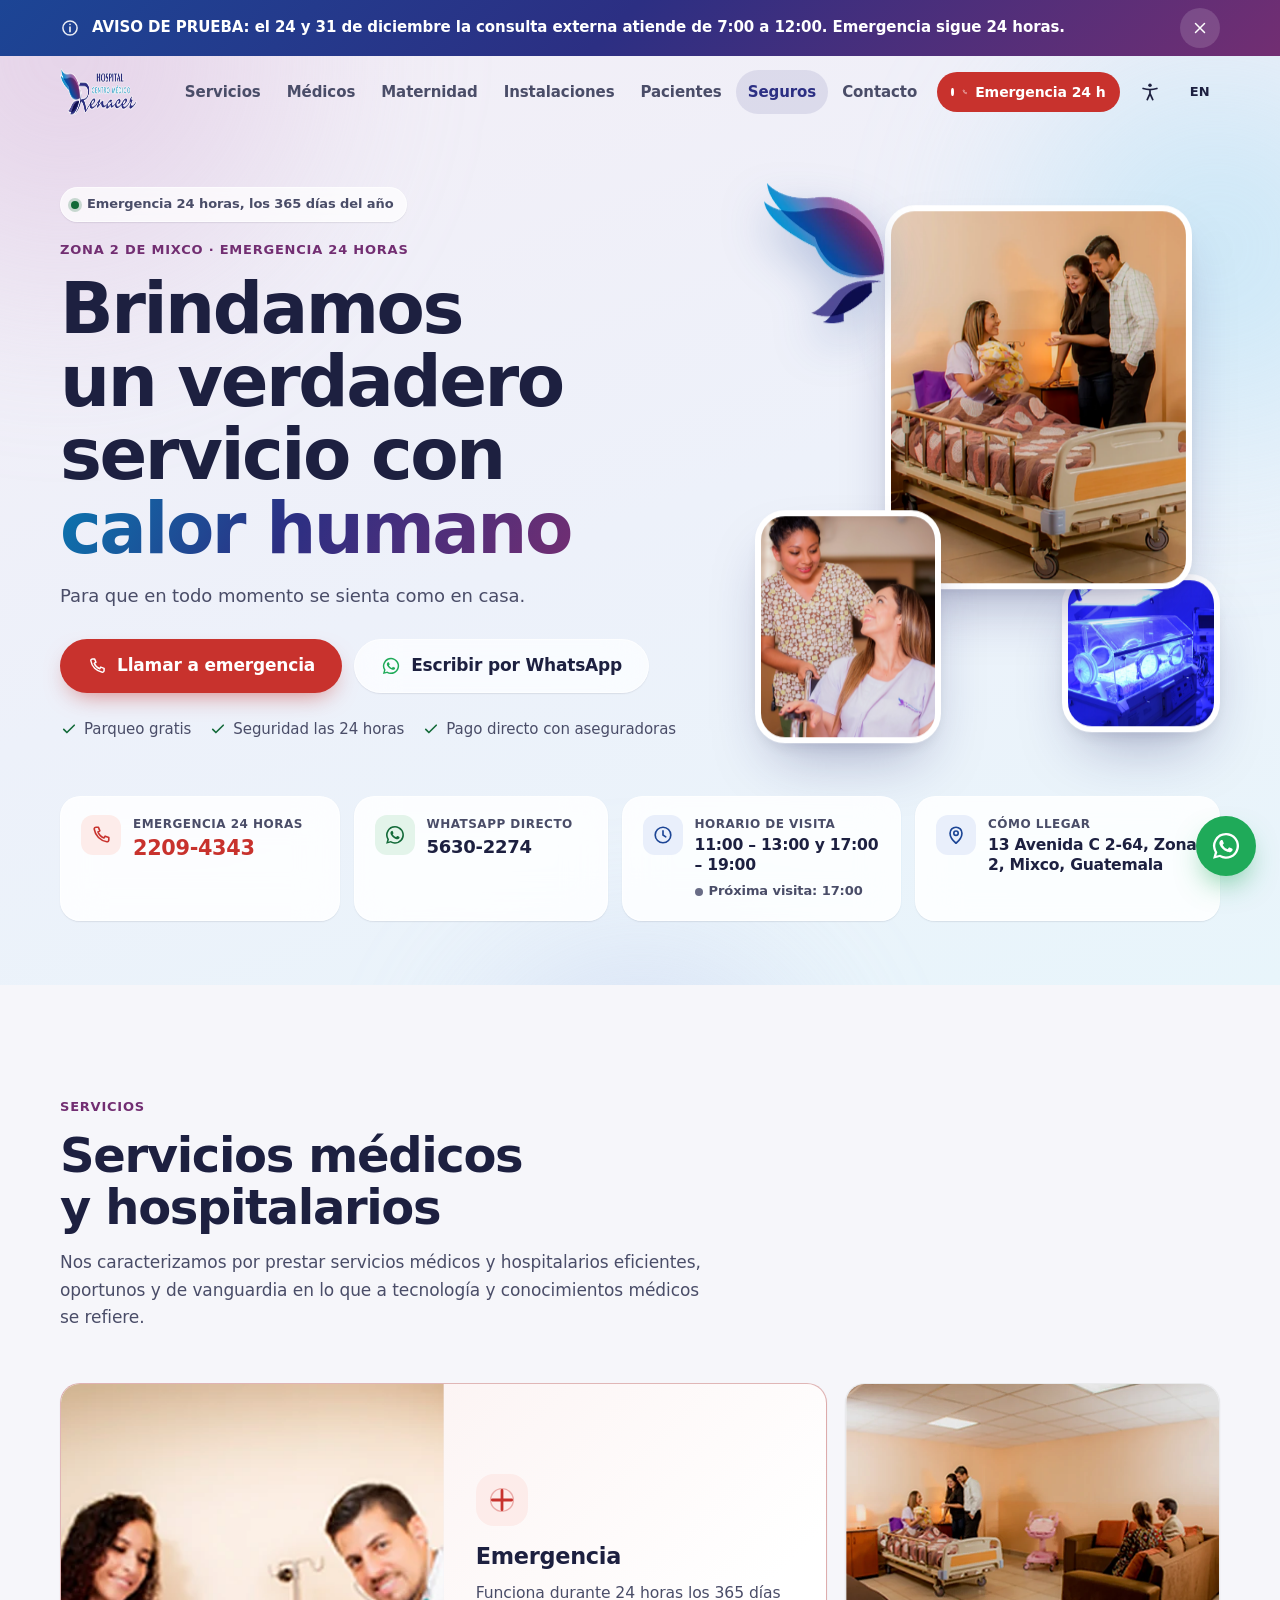
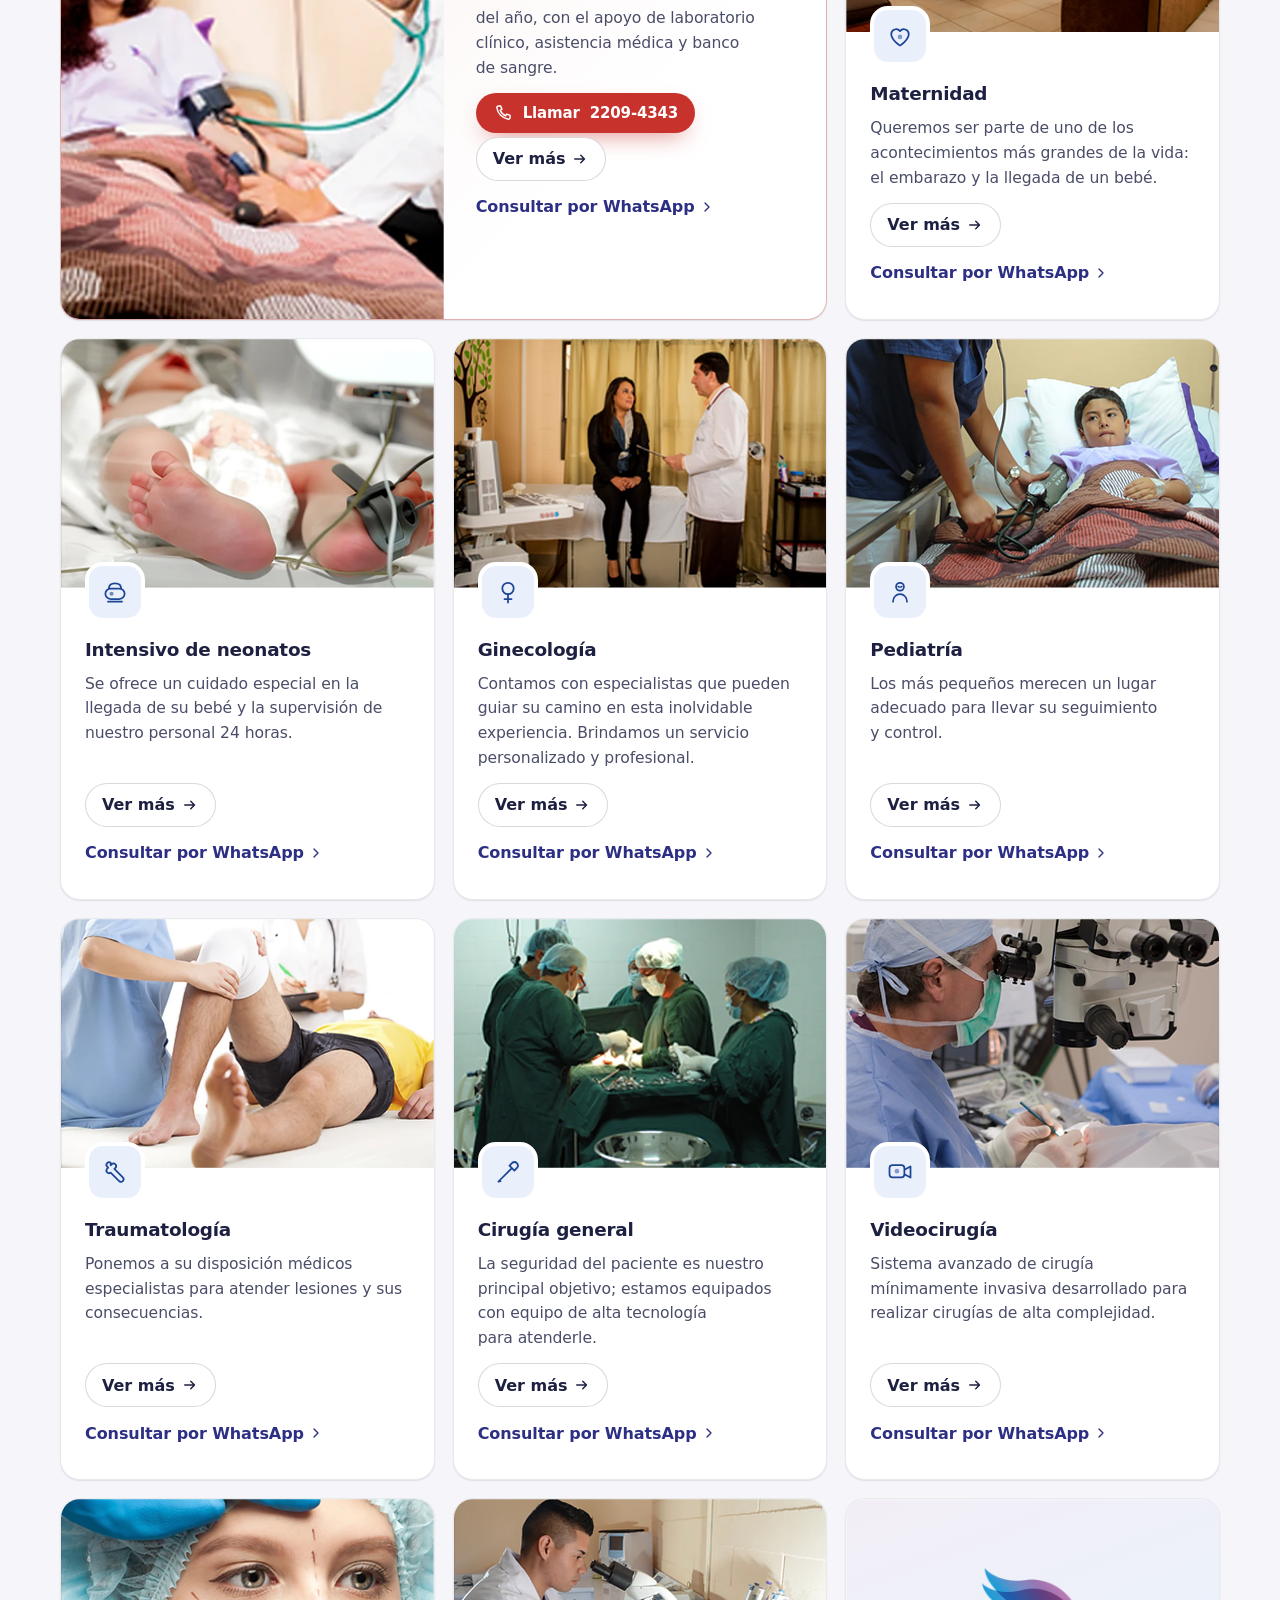
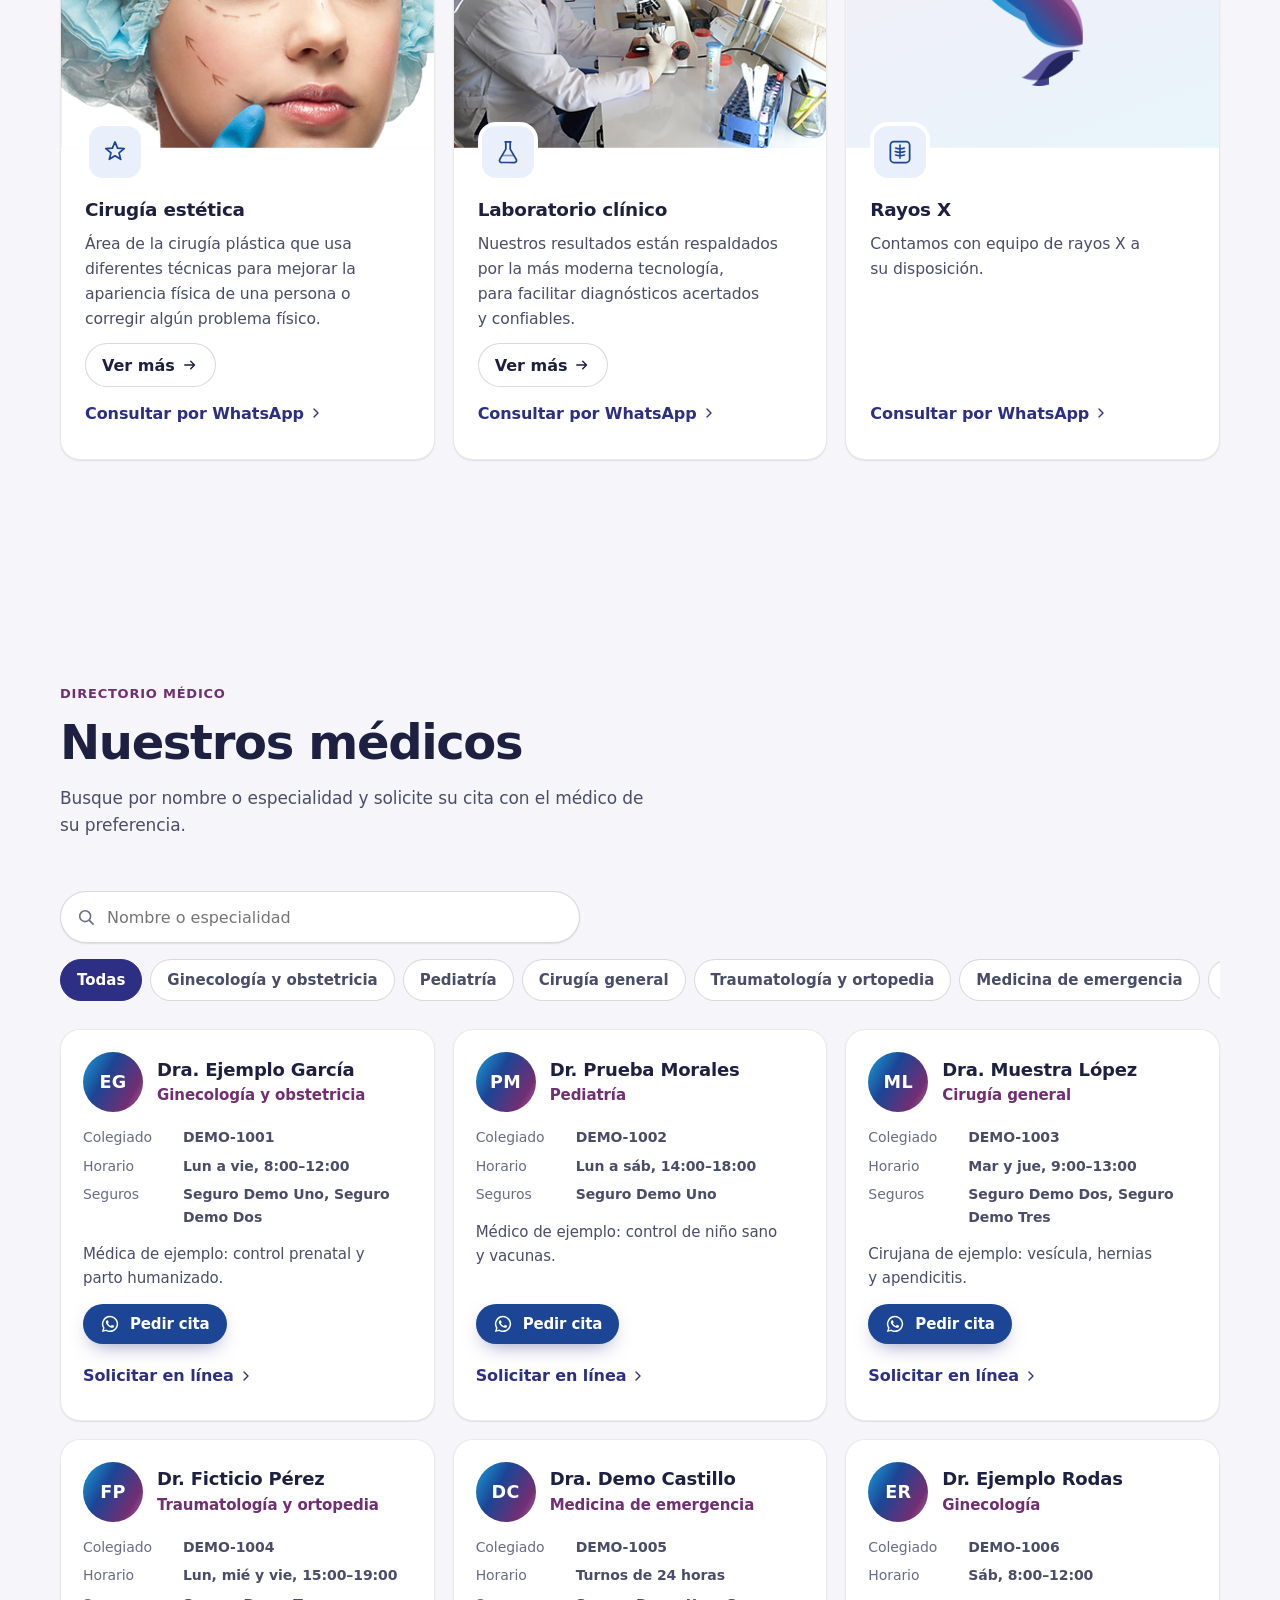
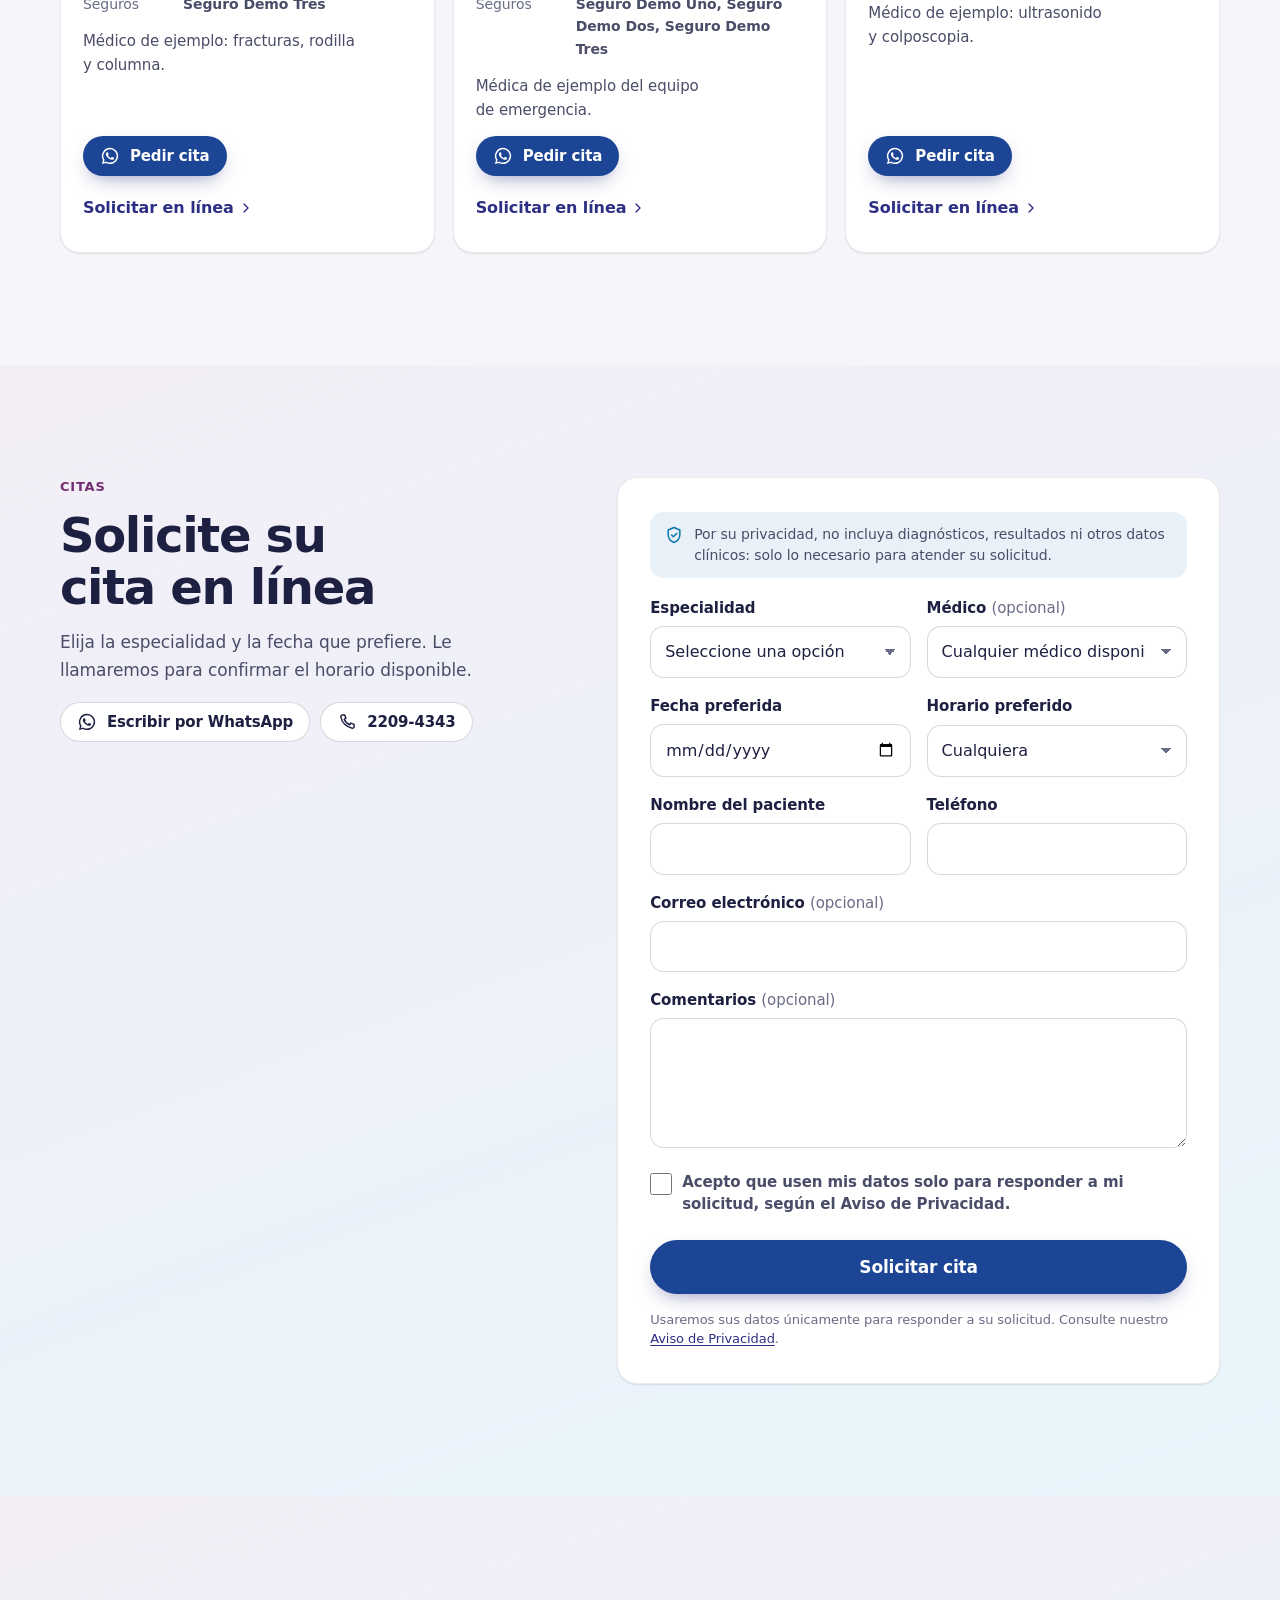
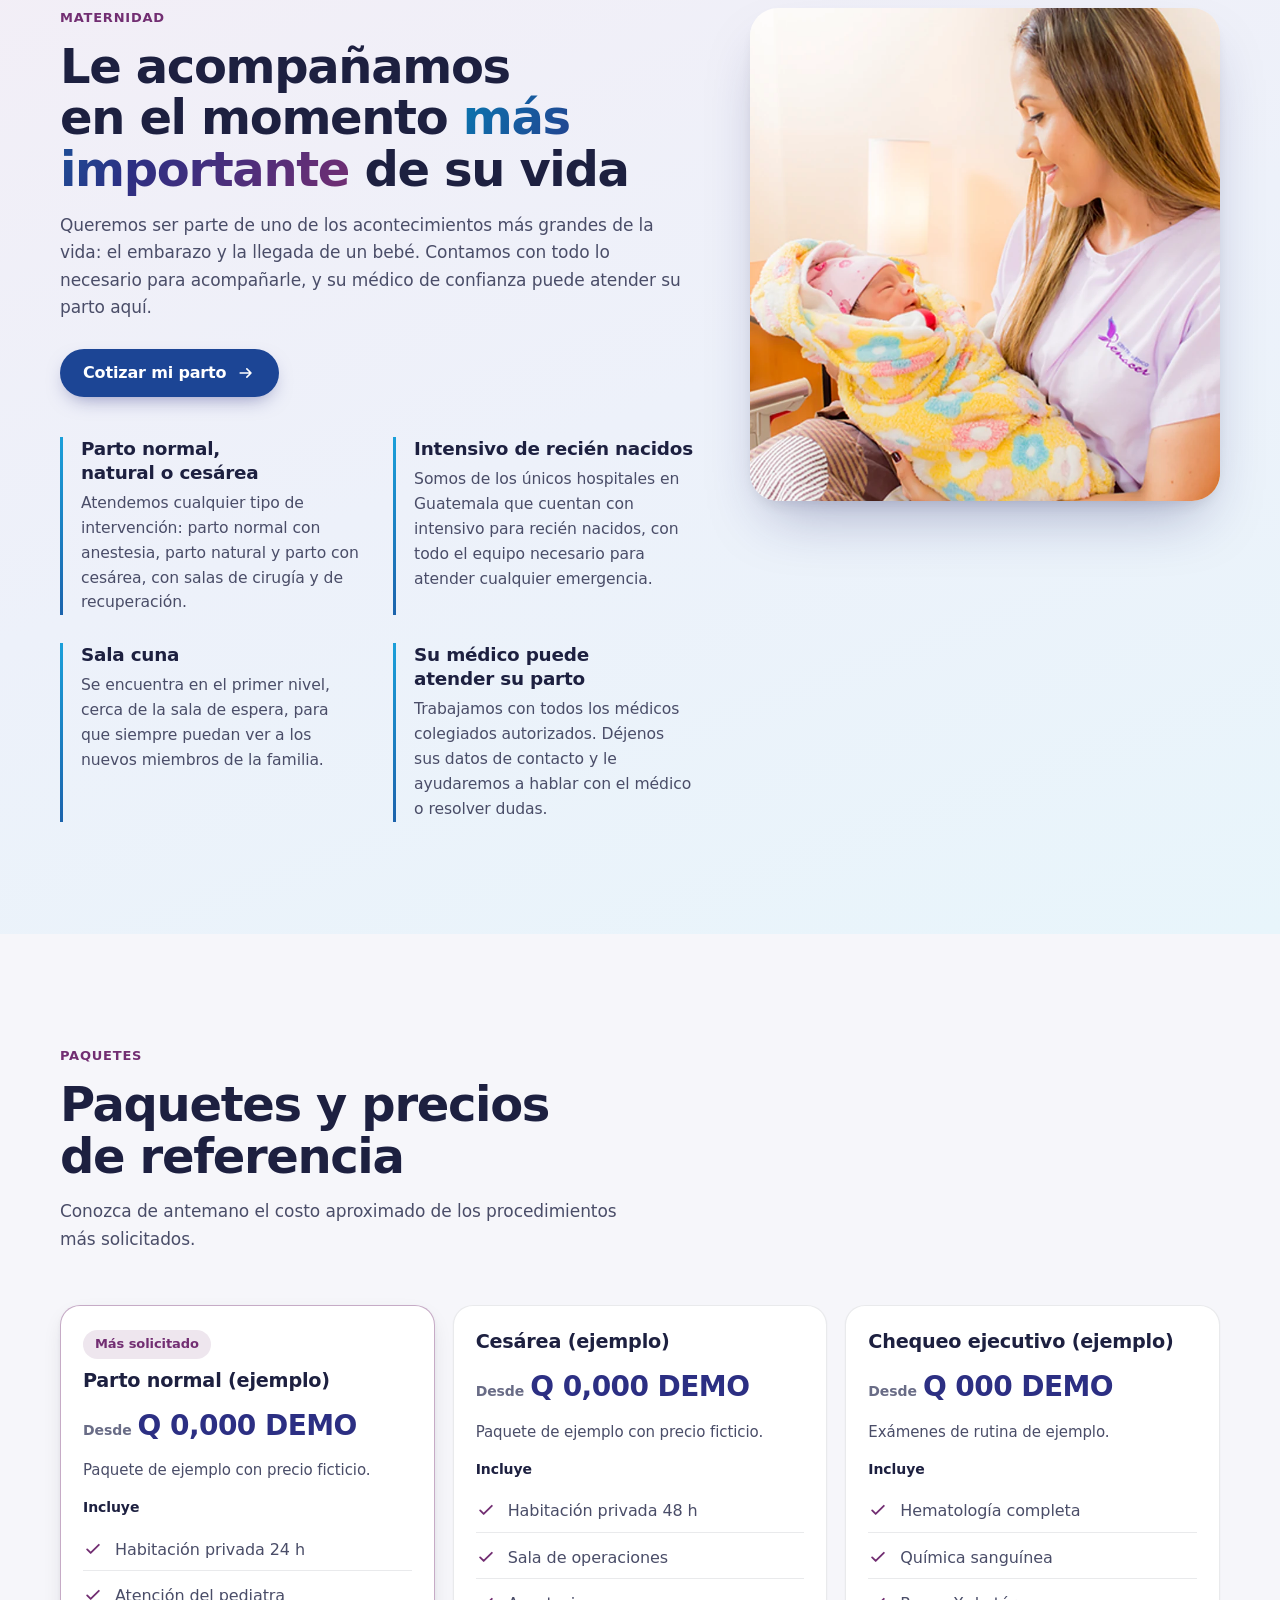
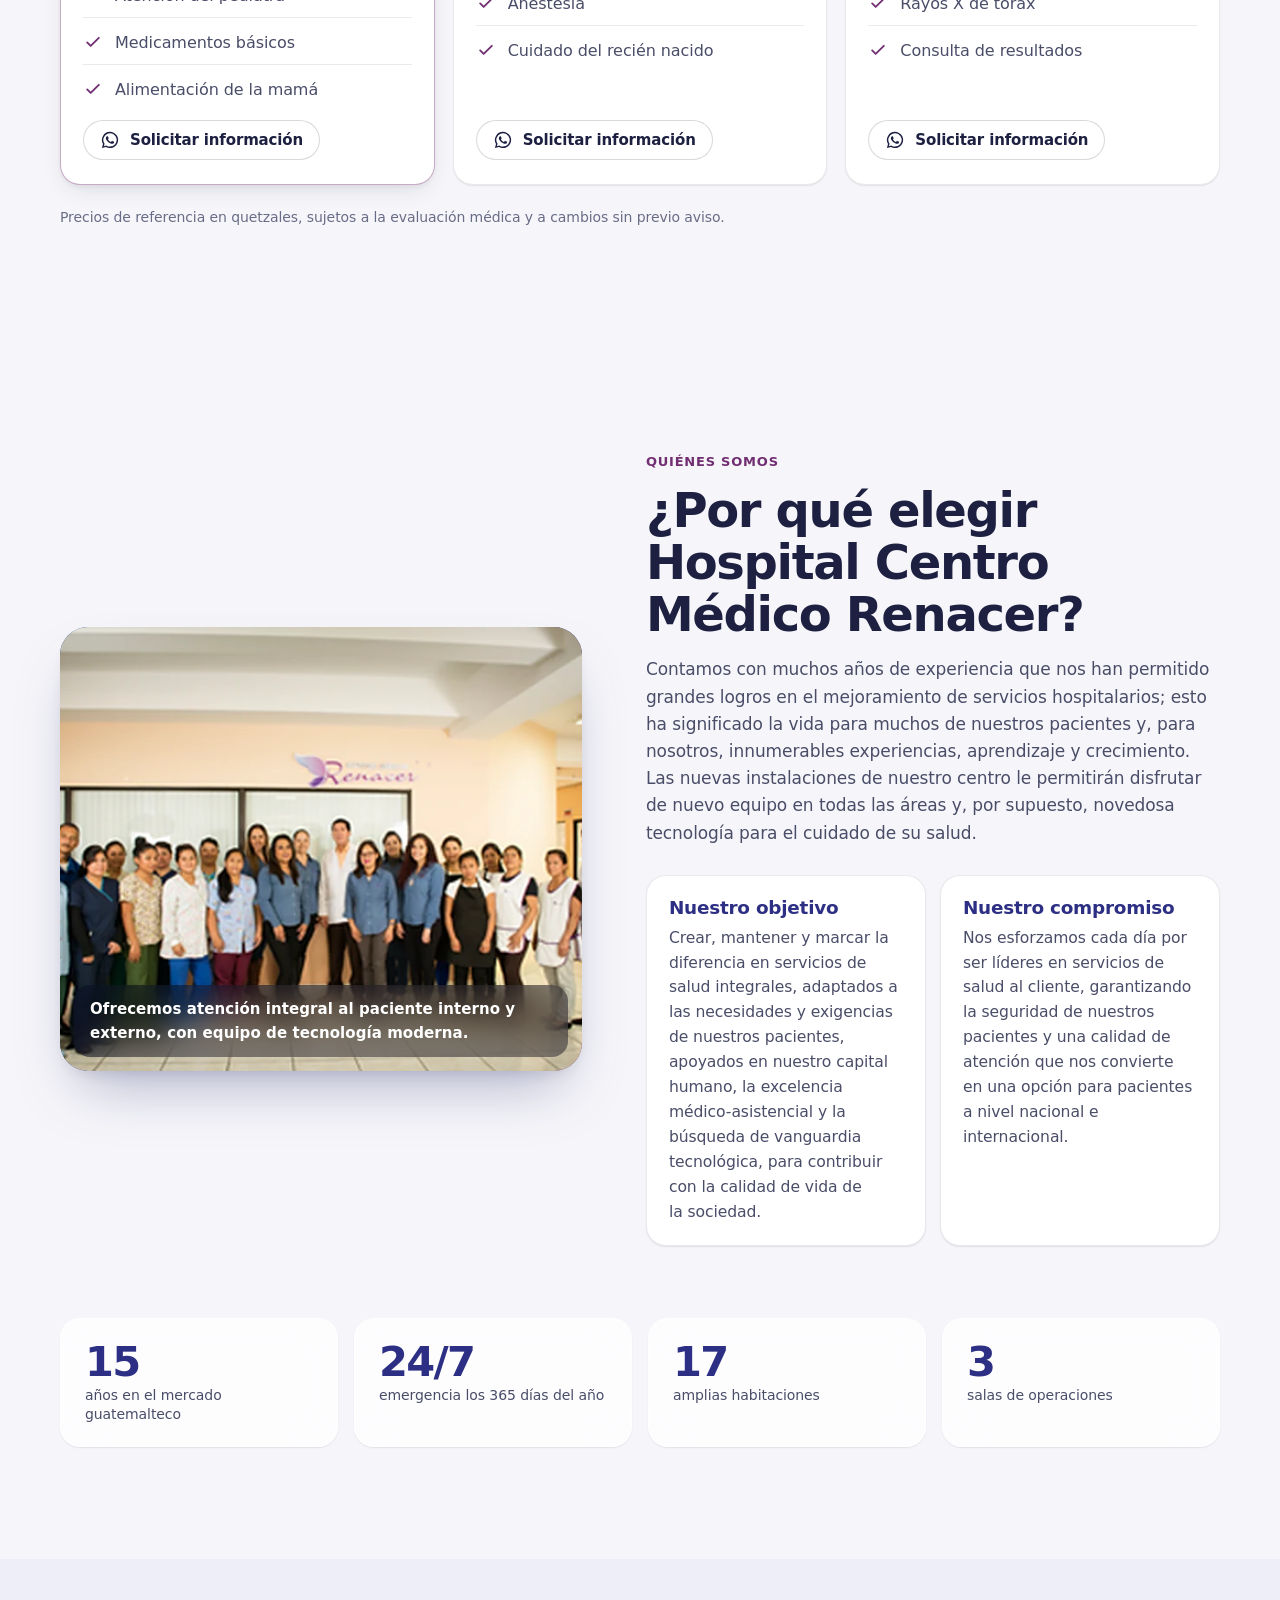
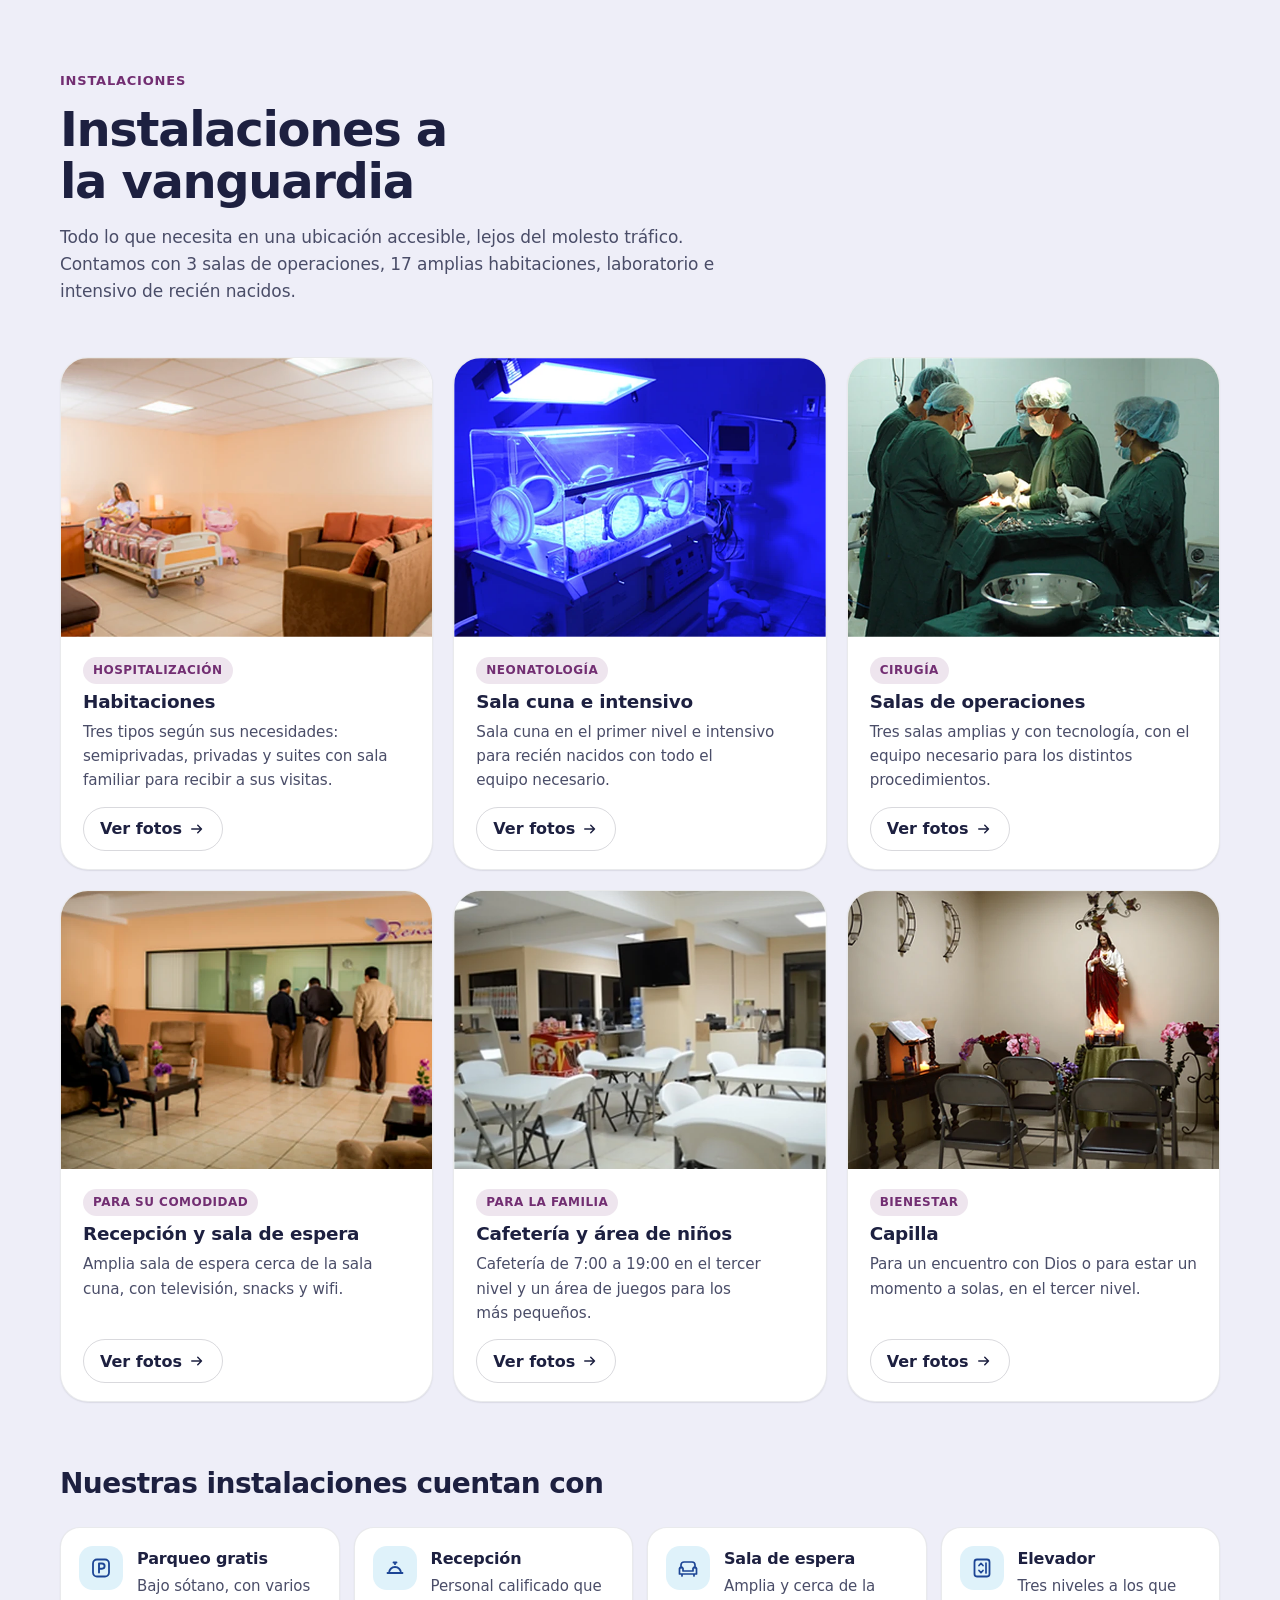
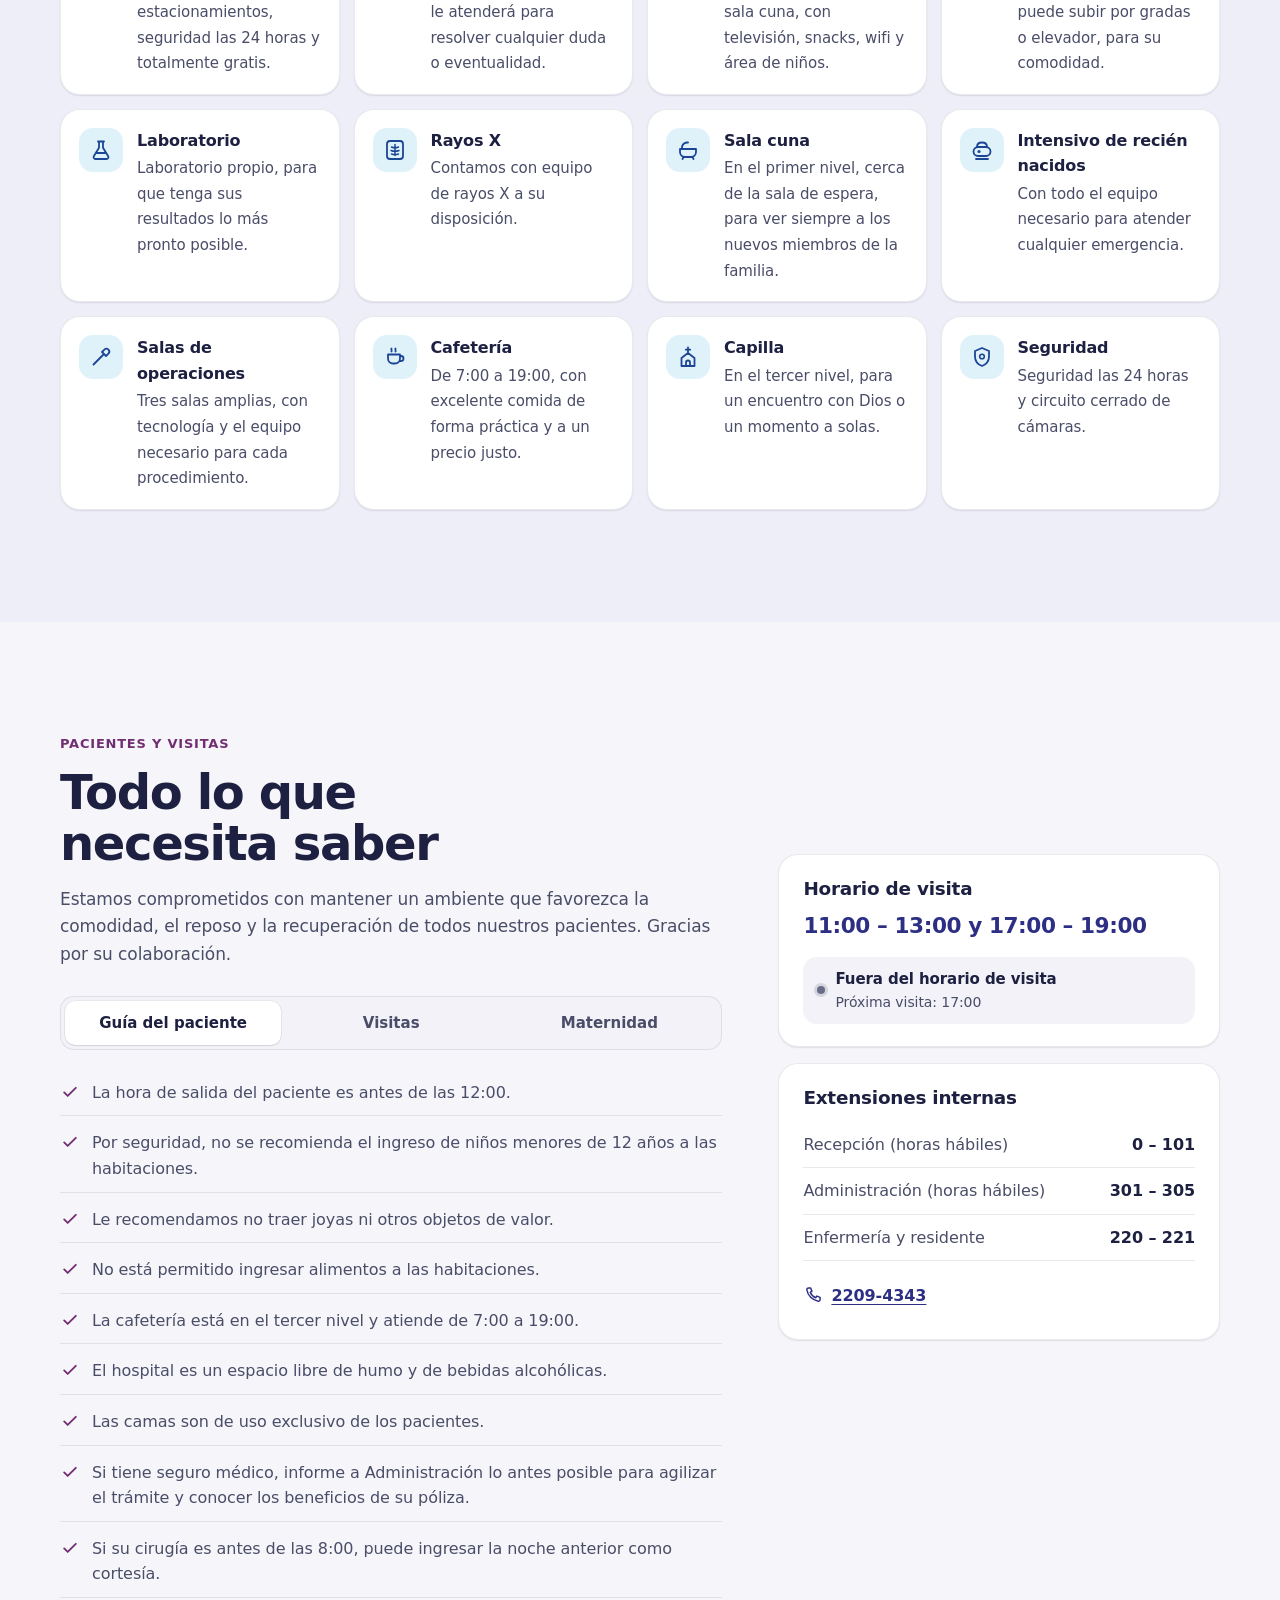
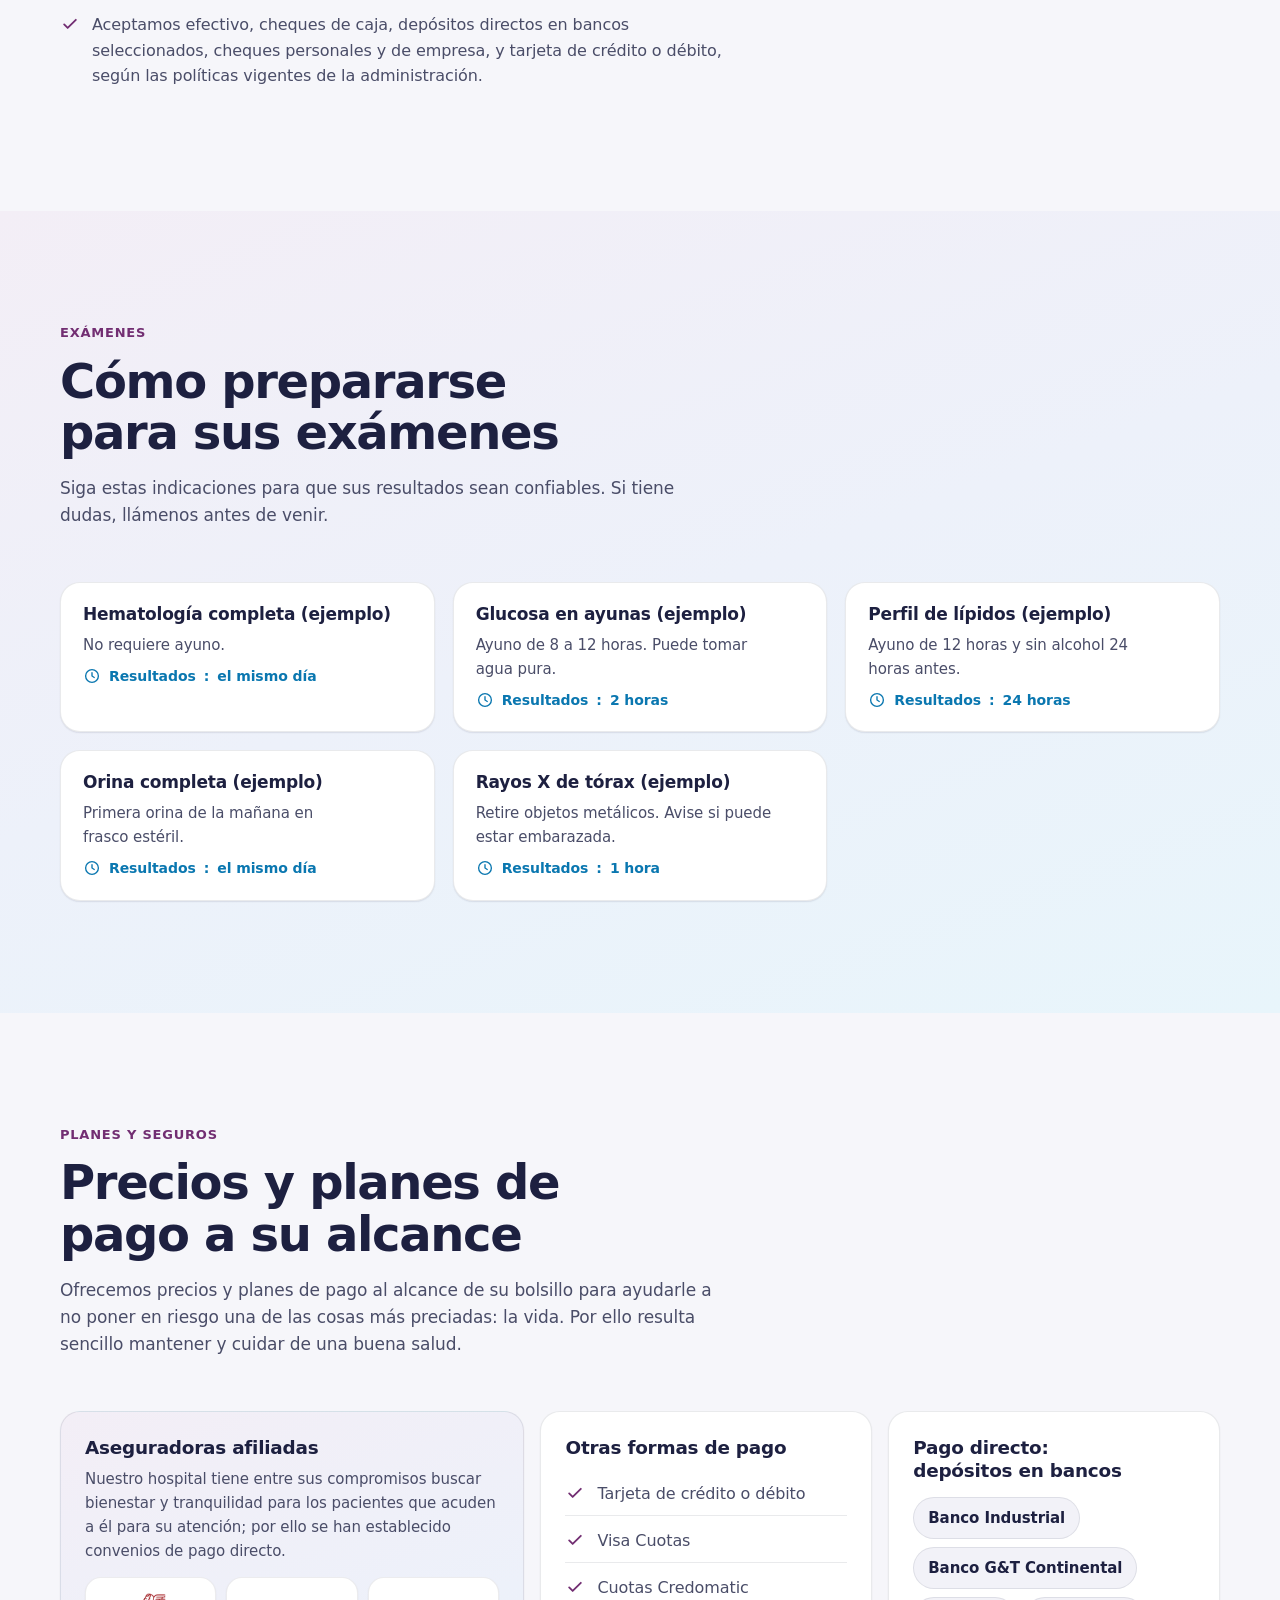
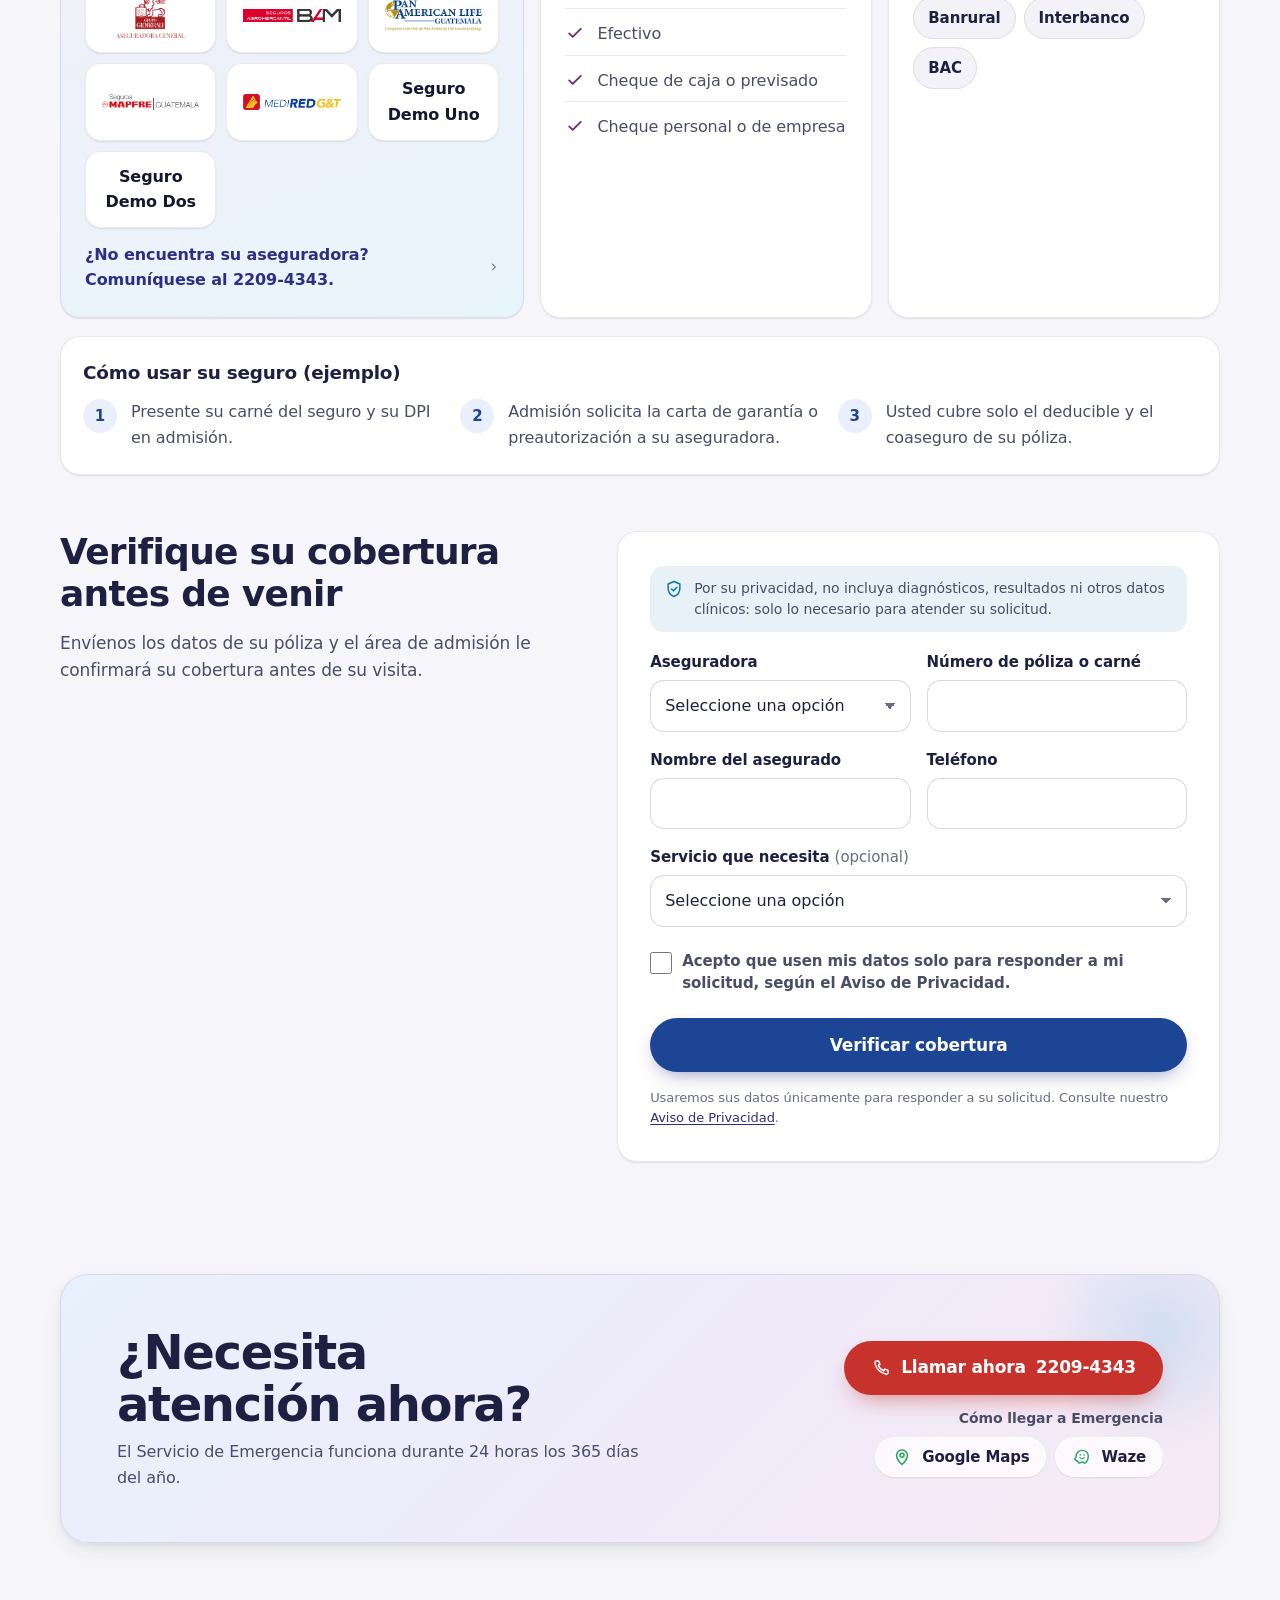
==== commit 9a56a518: "Update preview: hospital modules with sample data and service pages Co-Authored-By: Claude Opus 5.5 " ====
--- a/index.html
+++ b/index.html
@@ -30,8 +30,8 @@
 <link rel="apple-touch-icon" href="assets/apple-touch-icon.png">
 <link rel="manifest" href="site.webmanifest">
 
-<script src="assets/a11y-boot.js?v=12"></script>
-<link rel="stylesheet" href="assets/main.css?v=12">
+<script src="assets/a11y-boot.js?v=13"></script>
+<link rel="stylesheet" href="assets/main.css?v=13">
 
 <script type="application/ld+json">
 {
@@ -60,6 +60,10 @@
     "opens": "00:00",
     "closes": "23:59"
   },
+  "paymentAccepted": "Efectivo, tarjeta de crédito y débito, cheque; seguros: Aseguradora General, Seguros Agromercantil S.A. BAM, Seguros Panamericana, S.A., Seguros MAPFRE, Seguros G&T, Seguro Demo Uno, Seguro Demo Dos, Seguro Demo Tres",
+  "hasOfferCatalog": {"@type":"OfferCatalog","name":"Paquetes","itemListElement":[{"@type":"Offer","name":"Parto normal (ejemplo)","price":"0000","priceCurrency":"GTQ","priceSpecification":{"@type":"PriceSpecification","minPrice":"0000","priceCurrency":"GTQ"}},{"@type":"Offer","name":"Cesárea (ejemplo)","price":"0000","priceCurrency":"GTQ","priceSpecification":{"@type":"PriceSpecification","minPrice":"0000","priceCurrency":"GTQ"}},{"@type":"Offer","name":"Chequeo ejecutivo (ejemplo)","price":"000","priceCurrency":"GTQ","priceSpecification":{"@type":"PriceSpecification","minPrice":"000","priceCurrency":"GTQ"}}]},
+  "employee": [{"@type":"Physician","name":"Dra. Ejemplo García","medicalSpecialty":"Ginecología y obstetricia","identifier":{"@type":"PropertyValue","propertyID":"Colegiado","value":"DEMO-1001"},"hospitalAffiliation":{"@id":"https://www.centromedicorenacer.com.gt/#hospital"}},{"@type":"Physician","name":"Dr. Prueba Morales","medicalSpecialty":"Pediatría","identifier":{"@type":"PropertyValue","propertyID":"Colegiado","value":"DEMO-1002"},"hospitalAffiliation":{"@id":"https://www.centromedicorenacer.com.gt/#hospital"}},{"@type":"Physician","name":"Dra. Muestra López","medicalSpecialty":"Cirugía general","identifier":{"@type":"PropertyValue","propertyID":"Colegiado","value":"DEMO-1003"},"hospitalAffiliation":{"@id":"https://www.centromedicorenacer.com.gt/#hospital"}},{"@type":"Physician","name":"Dr. Ficticio Pérez","medicalSpecialty":"Traumatología y ortopedia","identifier":{"@type":"PropertyValue","propertyID":"Colegiado","value":"DEMO-1004"},"hospitalAffiliation":{"@id":"https://www.centromedicorenacer.com.gt/#hospital"}},{"@type":"Physician","name":"Dra. Demo Castillo","medicalSpecialty":"Medicina de emergencia","identifier":{"@type":"PropertyValue","propertyID":"Colegiado","value":"DEMO-1005"},"hospitalAffiliation":{"@id":"https://www.centromedicorenacer.com.gt/#hospital"}},{"@type":"Physician","name":"Dr. Ejemplo Rodas","medicalSpecialty":"Ginecología","identifier":{"@type":"PropertyValue","propertyID":"Colegiado","value":"DEMO-1006"},"hospitalAffiliation":{"@id":"https://www.centromedicorenacer.com.gt/#hospital"}}],
+  "aggregateRating": {"@type":"AggregateRating","ratingValue":"4.8","reviewCount":123,"bestRating":"5"},
   "isAcceptedPaymentMethod": ["Cash", "CreditCard", "DebitCard", "Check"],
   "currenciesAccepted": "GTQ",
   "medicalSpecialty": ["Obstetric", "Gynecologic", "Pediatric", "Emergency", "Surgical", "Musculoskeletal", "PlasticSurgery"],
@@ -138,8 +142,19 @@
   <symbol id="a-bed" viewBox="0 0 32 32"><path d="M4 8v18M4 21h24v5M4 16h9.5v5M13.5 14.5h10a4.5 4.5 0 0 1 4.5 4.5v2" fill="none" stroke="currentColor" stroke-width="2" stroke-linecap="round" stroke-linejoin="round"/><circle cx="9" cy="12.5" r="2.6" fill="none" stroke="currentColor" stroke-width="2"/></symbol>
   <symbol id="a-cup" viewBox="0 0 32 32"><path d="M6 12h17v6a7 7 0 0 1-7 7h-3a7 7 0 0 1-7-7zM23 14h1.5a3.5 3.5 0 0 1 0 7H22M11 4.5c-1 1.5 1 2.5 0 4M16 4.5c-1 1.5 1 2.5 0 4" fill="none" stroke="currentColor" stroke-width="2" stroke-linecap="round" stroke-linejoin="round"/></symbol>
   <symbol id="a-chapel" viewBox="0 0 32 32"><path d="M16 3v7M13 6h6M7 28V17l9-7 9 7v11zM13 28v-5a3 3 0 0 1 6 0v5" fill="none" stroke="currentColor" stroke-width="2" stroke-linecap="round" stroke-linejoin="round"/></symbol>
+  <symbol id="i-search" viewBox="0 0 24 24"><circle cx="11" cy="11" r="6.5" fill="none" stroke="currentColor" stroke-width="1.9"/><path d="m16 16 4.5 4.5" fill="none" stroke="currentColor" stroke-width="1.9" stroke-linecap="round"/></symbol>
+  <symbol id="i-alert" viewBox="0 0 16 16"><path fill="currentColor" d="M7.938 2.016A.13.13 0 0 1 8.002 2a.13.13 0 0 1 .063.016.15.15 0 0 1 .054.057l6.857 11.667c.036.06.035.124.002.183a.2.2 0 0 1-.054.06.1.1 0 0 1-.066.017H1.146a.1.1 0 0 1-.066-.017.2.2 0 0 1-.054-.06.18.18 0 0 1 .002-.183L7.884 2.073a.15.15 0 0 1 .054-.057m1.044-.45a1.13 1.13 0 0 0-1.96 0L.165 13.233c-.457.778.091 1.767.98 1.767h13.713c.889 0 1.438-.99.98-1.767z"/><path fill="currentColor" d="M7.002 12a1 1 0 1 1 2 0 1 1 0 0 1-2 0M7.1 5.995a.905.905 0 1 1 1.8 0l-.35 3.507a.552.552 0 0 1-1.1 0z"/></symbol>
+  <symbol id="i-info" viewBox="0 0 24 24"><circle cx="12" cy="12" r="8.5" fill="none" stroke="currentColor" stroke-width="1.8"/><path d="M12 11v5.5M12 7.6v.1" fill="none" stroke="currentColor" stroke-width="2" stroke-linecap="round"/></symbol>
+  <symbol id="i-star" viewBox="0 0 24 24"><path fill="currentColor" d="m12 3.2 2.6 5.5 6 .8-4.4 4.1 1.1 5.9L12 16.6l-5.3 2.9 1.1-5.9-4.4-4.1 6-.8z"/></symbol>
 </svg>
 
+<div class="site-notice" id="siteNotice" role="region" data-until="2026-12-31" data-i18n-attr="aria-label:notice.label" aria-label="Aviso">
+  <div class="container site-notice-inner">
+    <svg aria-hidden="true"><use href="#i-info"/></svg>
+    <p data-i18n="notice.text">AVISO DE PRUEBA: el 24 y 31 de diciembre la consulta externa atiende de 7:00 a 12:00. Emergencia sigue 24 horas.</p>
+    <button type="button" class="notice-close" id="noticeClose" data-i18n-attr="aria-label:notice.close" aria-label="Cerrar aviso"><svg aria-hidden="true"><use href="#i-close"/></svg></button>
+  </div>
+</div>
 <header class="site-header" id="siteHeader">
   <div class="container header-inner">
     <a class="brand" href="#inicio" data-i18n-attr="aria-label:brand.aria" aria-label="Hospital Centro Médico Renacer, ir al inicio">
@@ -147,6 +162,7 @@
     </a>
     <nav class="nav-desktop" aria-label="Principal">
       <a href="#servicios" data-i18n="nav.services">Servicios</a>
+      <a href="#medicos" data-i18n="nav.doctors">Médicos</a>
       <a href="#maternidad" data-i18n="nav.maternity">Maternidad</a>
       <a href="#instalaciones" data-i18n="nav.facilities">Instalaciones</a>
       <a href="#pacientes" data-i18n="nav.patients">Pacientes</a>
@@ -169,6 +185,7 @@
   </div>
   <nav class="mobile-links">
     <a href="#servicios" data-i18n="nav.services">Servicios</a>
+    <a href="#medicos" data-i18n="nav.doctors">Médicos</a>
     <a href="#maternidad" data-i18n="nav.maternity">Maternidad</a>
     <a href="#instalaciones" data-i18n="nav.facilities">Instalaciones</a>
     <a href="#pacientes" data-i18n="nav.patients">Pacientes</a>
@@ -251,42 +268,93 @@
         <p class="lead" data-i18n="services.desc">Nos caracterizamos por prestar servicios médicos y hospitalarios eficientes, oportunos y de vanguardia en lo que a tecnología y conocimientos médicos se refiere.</p>
       </div>
       <ul class="services-grid">
-        <li class="service-card reveal i1 has-photo" data-service="service1"><span class="service-media"><img class="service-photo" src="assets/img/site/svc-emergencia.webp" srcset="assets/img/site/svc-emergencia.webp 740w" sizes="(max-width: 620px) 92vw, (max-width: 960px) 46vw, 376px" width="740" height="512" alt="Médico tomando la presión a una paciente en su cama" data-i18n-attr="alt:media.service1.alt" loading="lazy" decoding="async"></span><div class="service-body"><span class="service-icon" aria-hidden="true"><svg><use href="#s-1"/></svg></span><h3 data-i18n="service1.title">Emergencia</h3><p data-i18n="service1.desc">Funciona durante 24 horas los 365 días del año, con el apoyo de laboratorio clínico, asistencia médica y banco de sangre.</p><div class="service-more" hidden data-i18n="service1.more">El Servicio de Emergencia funciona durante 24 horas los 365 días del año y cuenta con el apoyo de servicios como Laboratorio Clínico, asistencia médica, banco de sangre, etc., lo que permite dar una atención integral y resolutiva a nuestros pacientes en el menor tiempo posible.
+        <li class="service-card reveal i1 has-photo" data-service="service1"><span class="service-media"><img class="service-photo" src="assets/img/site/svc-emergencia.webp" srcset="assets/img/site/svc-emergencia.webp 740w" sizes="(max-width: 620px) 92vw, (max-width: 960px) 46vw, 376px" width="740" height="512" alt="Médico tomando la presión a una paciente en su cama" data-i18n-attr="alt:media.service1.alt" loading="lazy" decoding="async"></span><div class="service-body"><span class="service-icon" aria-hidden="true"><svg><use href="#s-1"/></svg></span><h3><a class="service-link" href="servicio-emergencia.html" data-i18n="service1.title">Emergencia</a></h3><p data-i18n="service1.desc">Funciona durante 24 horas los 365 días del año, con el apoyo de laboratorio clínico, asistencia médica y banco de sangre.</p><div class="service-more" hidden data-i18n="service1.more">El Servicio de Emergencia funciona durante 24 horas los 365 días del año y cuenta con el apoyo de servicios como Laboratorio Clínico, asistencia médica, banco de sangre, etc., lo que permite dar una atención integral y resolutiva a nuestros pacientes en el menor tiempo posible.
 
 Una vez que el paciente es atendido se determina su alta, con indicaciones precisas y, si las condiciones así lo requieren, se hospitaliza en una de las habitaciones del hospital.</div><div class="service-actions"><a class="btn btn-emergency btn-small" href="tel:+50222094343"><svg aria-hidden="true"><use href="#i-phone"/></svg><span data-i18n="services.call"></span> <span class="nowrap">2209&#8209;4343</span></a><button type="button" class="service-open" aria-label="Ver más sobre Emergencia"><span data-i18n="services.more">Ver más</span><svg aria-hidden="true"><use href="#i-arrow"/></svg></button><a class="text-link" data-wa="service1.title" href="https://wa.me/50256302274" target="_blank" rel="noopener noreferrer"><span data-i18n="services.cta">Consultar por WhatsApp</span><svg aria-hidden="true"><use href="#i-chev"/></svg></a></div></div></li>
-        <li class="service-card reveal i2 has-photo" data-service="service2"><span class="service-media"><img class="service-photo" src="assets/img/site/svc-maternidad.webp" srcset="assets/img/site/svc-maternidad.webp 740w" sizes="(max-width: 620px) 92vw, (max-width: 960px) 46vw, 376px" width="740" height="512" alt="Familia visitando a una mamá en una habitación de maternidad" data-i18n-attr="alt:media.service2.alt" loading="lazy" decoding="async"></span><div class="service-body"><span class="service-icon" aria-hidden="true"><svg><use href="#s-2"/></svg></span><h3 data-i18n="service2.title">Maternidad</h3><p data-i18n="service2.desc">Queremos ser parte de uno de los acontecimientos más grandes de la vida: el embarazo y la llegada de un bebé.</p><div class="service-more" hidden data-i18n="service2.more">Contamos con todo lo necesario para acompañarle en el momento más importante de su vida: intensivo de neonatos, sala cuna, salas de cirugía y salas de recuperación.
+        <li class="service-card reveal i2 has-photo" data-service="service2"><span class="service-media"><img class="service-photo" src="assets/img/site/svc-maternidad.webp" srcset="assets/img/site/svc-maternidad.webp 740w" sizes="(max-width: 620px) 92vw, (max-width: 960px) 46vw, 376px" width="740" height="512" alt="Familia visitando a una mamá en una habitación de maternidad" data-i18n-attr="alt:media.service2.alt" loading="lazy" decoding="async"></span><div class="service-body"><span class="service-icon" aria-hidden="true"><svg><use href="#s-2"/></svg></span><h3><a class="service-link" href="servicio-maternidad.html" data-i18n="service2.title">Maternidad</a></h3><p data-i18n="service2.desc">Queremos ser parte de uno de los acontecimientos más grandes de la vida: el embarazo y la llegada de un bebé.</p><div class="service-more" hidden data-i18n="service2.more">Contamos con todo lo necesario para acompañarle en el momento más importante de su vida: intensivo de neonatos, sala cuna, salas de cirugía y salas de recuperación.
 
 Atendemos cualquier tipo de intervención: parto normal con anestesia, parto natural y parto con cesárea.</div><div class="service-actions"><button type="button" class="service-open" aria-label="Ver más sobre Maternidad"><span data-i18n="services.more">Ver más</span><svg aria-hidden="true"><use href="#i-arrow"/></svg></button><a class="text-link" data-wa="service2.title" href="https://wa.me/50256302274" target="_blank" rel="noopener noreferrer"><span data-i18n="services.cta">Consultar por WhatsApp</span><svg aria-hidden="true"><use href="#i-chev"/></svg></a></div></div></li>
-        <li class="service-card reveal i3 has-photo" data-service="service3"><span class="service-media"><img class="service-photo" src="assets/img/site/svc-neonatos.webp" srcset="assets/img/site/svc-neonatos.webp 740w" sizes="(max-width: 620px) 92vw, (max-width: 960px) 46vw, 376px" width="740" height="512" alt="Pie de un recién nacido con sensor de monitoreo en el intensivo" data-i18n-attr="alt:media.service3.alt" loading="lazy" decoding="async"></span><div class="service-body"><span class="service-icon" aria-hidden="true"><svg><use href="#s-3"/></svg></span><h3 data-i18n="service3.title">Intensivo de neonatos</h3><p data-i18n="service3.desc">Se ofrece un cuidado especial en la llegada de su bebé y la supervisión de nuestro personal 24 horas.</p><div class="service-more" hidden data-i18n="service3.more">Contamos con intensivo para recién nacidos, con capacidad para atender varios pacientes al mismo tiempo, con los aparatos necesarios y con el personal calificado que cuidará el bienestar de su bebé. Atendemos 24 horas los 365 días del año.
+        <li class="service-card reveal i3 has-photo" data-service="service3"><span class="service-media"><img class="service-photo" src="assets/img/site/svc-neonatos.webp" srcset="assets/img/site/svc-neonatos.webp 740w" sizes="(max-width: 620px) 92vw, (max-width: 960px) 46vw, 376px" width="740" height="512" alt="Pie de un recién nacido con sensor de monitoreo en el intensivo" data-i18n-attr="alt:media.service3.alt" loading="lazy" decoding="async"></span><div class="service-body"><span class="service-icon" aria-hidden="true"><svg><use href="#s-3"/></svg></span><h3><a class="service-link" href="servicio-neonatos.html" data-i18n="service3.title">Intensivo de neonatos</a></h3><p data-i18n="service3.desc">Se ofrece un cuidado especial en la llegada de su bebé y la supervisión de nuestro personal 24 horas.</p><div class="service-more" hidden data-i18n="service3.more">Contamos con intensivo para recién nacidos, con capacidad para atender varios pacientes al mismo tiempo, con los aparatos necesarios y con el personal calificado que cuidará el bienestar de su bebé. Atendemos 24 horas los 365 días del año.
 
 Combinamos profesionales con tecnología para brindar los cuidados necesarios para los más pequeños, con amor y dedicación, como si estuvieran en casa. Ante cualquier emergencia, cuente con nosotros.</div><div class="service-actions"><button type="button" class="service-open" aria-label="Ver más sobre Intensivo de neonatos"><span data-i18n="services.more">Ver más</span><svg aria-hidden="true"><use href="#i-arrow"/></svg></button><a class="text-link" data-wa="service3.title" href="https://wa.me/50256302274" target="_blank" rel="noopener noreferrer"><span data-i18n="services.cta">Consultar por WhatsApp</span><svg aria-hidden="true"><use href="#i-chev"/></svg></a></div></div></li>
-        <li class="service-card reveal i1 has-photo" data-service="service4"><span class="service-media"><img class="service-photo" src="assets/img/site/svc-ginecologia.webp" srcset="assets/img/site/svc-ginecologia.webp 740w" sizes="(max-width: 620px) 92vw, (max-width: 960px) 46vw, 376px" width="740" height="512" alt="Paciente conversando con su ginecólogo en la clínica" data-i18n-attr="alt:media.service4.alt" loading="lazy" decoding="async"></span><div class="service-body"><span class="service-icon" aria-hidden="true"><svg><use href="#s-4"/></svg></span><h3 data-i18n="service4.title">Ginecología</h3><p data-i18n="service4.desc">Contamos con especialistas que pueden guiar su camino en esta inolvidable experiencia. Brindamos un servicio personalizado y profesional.</p><div class="service-more" hidden data-i18n="service4.more">Se cuenta con una clínica de atención primaria y se trabaja con los mejores ginecólogos del país.
+        <li class="service-card reveal i1 has-photo" data-service="service4"><span class="service-media"><img class="service-photo" src="assets/img/site/svc-ginecologia.webp" srcset="assets/img/site/svc-ginecologia.webp 740w" sizes="(max-width: 620px) 92vw, (max-width: 960px) 46vw, 376px" width="740" height="512" alt="Paciente conversando con su ginecólogo en la clínica" data-i18n-attr="alt:media.service4.alt" loading="lazy" decoding="async"></span><div class="service-body"><span class="service-icon" aria-hidden="true"><svg><use href="#s-4"/></svg></span><h3><a class="service-link" href="servicio-ginecologia.html" data-i18n="service4.title">Ginecología</a></h3><p data-i18n="service4.desc">Contamos con especialistas que pueden guiar su camino en esta inolvidable experiencia. Brindamos un servicio personalizado y profesional.</p><div class="service-more" hidden data-i18n="service4.more">Se cuenta con una clínica de atención primaria y se trabaja con los mejores ginecólogos del país.
 
 Brindamos un servicio integral, desde el diagnóstico y los controles del embarazo, para brindar el mejor servicio prenatal y postnatal.
 
 Sin olvidar la detección temprana de cualquier problema ginecológico: su visita regular con el especialista evitará cualquier contratiempo.</div><div class="service-actions"><button type="button" class="service-open" aria-label="Ver más sobre Ginecología"><span data-i18n="services.more">Ver más</span><svg aria-hidden="true"><use href="#i-arrow"/></svg></button><a class="text-link" data-wa="service4.title" href="https://wa.me/50256302274" target="_blank" rel="noopener noreferrer"><span data-i18n="services.cta">Consultar por WhatsApp</span><svg aria-hidden="true"><use href="#i-chev"/></svg></a></div></div></li>
-        <li class="service-card reveal i2 has-photo" data-service="service5"><span class="service-media"><img class="service-photo" src="assets/img/site/svc-pediatria.webp" srcset="assets/img/site/svc-pediatria.webp 740w" sizes="(max-width: 620px) 92vw, (max-width: 960px) 46vw, 376px" width="740" height="512" alt="Niño en su cama mientras le toman la presión" data-i18n-attr="alt:media.service5.alt" loading="lazy" decoding="async"></span><div class="service-body"><span class="service-icon" aria-hidden="true"><svg><use href="#s-5"/></svg></span><h3 data-i18n="service5.title">Pediatría</h3><p data-i18n="service5.desc">Los más pequeños merecen un lugar adecuado para llevar su seguimiento y control.</p><div class="service-more" hidden data-i18n="service5.more">Hospital Centro Médico Renacer es el lugar donde se puede llevar el control de desarrollo adecuado de sus hijos.
+        <li class="service-card reveal i2 has-photo" data-service="service5"><span class="service-media"><img class="service-photo" src="assets/img/site/svc-pediatria.webp" srcset="assets/img/site/svc-pediatria.webp 740w" sizes="(max-width: 620px) 92vw, (max-width: 960px) 46vw, 376px" width="740" height="512" alt="Niño en su cama mientras le toman la presión" data-i18n-attr="alt:media.service5.alt" loading="lazy" decoding="async"></span><div class="service-body"><span class="service-icon" aria-hidden="true"><svg><use href="#s-5"/></svg></span><h3><a class="service-link" href="servicio-pediatria.html" data-i18n="service5.title">Pediatría</a></h3><p data-i18n="service5.desc">Los más pequeños merecen un lugar adecuado para llevar su seguimiento y control.</p><div class="service-more" hidden data-i18n="service5.more">Hospital Centro Médico Renacer es el lugar donde se puede llevar el control de desarrollo adecuado de sus hijos.
 
 Si es necesaria una intervención para los más pequeños del hogar, hacemos su estancia placentera y con los cuidados necesarios para su pronta recuperación. Su bienestar es nuestra razón de ser.</div><div class="service-actions"><button type="button" class="service-open" aria-label="Ver más sobre Pediatría"><span data-i18n="services.more">Ver más</span><svg aria-hidden="true"><use href="#i-arrow"/></svg></button><a class="text-link" data-wa="service5.title" href="https://wa.me/50256302274" target="_blank" rel="noopener noreferrer"><span data-i18n="services.cta">Consultar por WhatsApp</span><svg aria-hidden="true"><use href="#i-chev"/></svg></a></div></div></li>
-        <li class="service-card reveal i3 has-photo" data-service="service6"><span class="service-media"><img class="service-photo" src="assets/img/site/svc-traumatologia.webp" srcset="assets/img/site/svc-traumatologia.webp 740w" sizes="(max-width: 620px) 92vw, (max-width: 960px) 46vw, 376px" width="740" height="512" alt="Especialista revisando la rodilla de un paciente" data-i18n-attr="alt:media.service6.alt" loading="lazy" decoding="async"></span><div class="service-body"><span class="service-icon" aria-hidden="true"><svg><use href="#s-6"/></svg></span><h3 data-i18n="service6.title">Traumatología</h3><p data-i18n="service6.desc">Ponemos a su disposición médicos especialistas para atender lesiones y sus consecuencias.</p><div class="service-more" hidden data-i18n="service6.more">Contamos con capacidad para atender procedimientos invasivos, como intervenciones quirúrgicas, y no invasivos, como vendajes y yeso.
+        <li class="service-card reveal i3 has-photo" data-service="service6"><span class="service-media"><img class="service-photo" src="assets/img/site/svc-traumatologia.webp" srcset="assets/img/site/svc-traumatologia.webp 740w" sizes="(max-width: 620px) 92vw, (max-width: 960px) 46vw, 376px" width="740" height="512" alt="Especialista revisando la rodilla de un paciente" data-i18n-attr="alt:media.service6.alt" loading="lazy" decoding="async"></span><div class="service-body"><span class="service-icon" aria-hidden="true"><svg><use href="#s-6"/></svg></span><h3><a class="service-link" href="servicio-traumatologia.html" data-i18n="service6.title">Traumatología</a></h3><p data-i18n="service6.desc">Ponemos a su disposición médicos especialistas para atender lesiones y sus consecuencias.</p><div class="service-more" hidden data-i18n="service6.more">Contamos con capacidad para atender procedimientos invasivos, como intervenciones quirúrgicas, y no invasivos, como vendajes y yeso.
 
 Se tratan lesiones traumáticas y el estudio de aquellas congénitas o adquiridas, de manera preventiva, terapéutica y de rehabilitación, desde la edad infantil hasta los adultos mayores.
 
 Acuda al traumatólogo en caso de cualquier lesión, trauma o dolor en el aparato locomotor. Nuestros especialistas harán que su recuperación sea indolora y efectiva.</div><div class="service-actions"><button type="button" class="service-open" aria-label="Ver más sobre Traumatología"><span data-i18n="services.more">Ver más</span><svg aria-hidden="true"><use href="#i-arrow"/></svg></button><a class="text-link" data-wa="service6.title" href="https://wa.me/50256302274" target="_blank" rel="noopener noreferrer"><span data-i18n="services.cta">Consultar por WhatsApp</span><svg aria-hidden="true"><use href="#i-chev"/></svg></a></div></div></li>
-        <li class="service-card reveal i1 has-photo" data-service="service7"><span class="service-media"><img class="service-photo" src="assets/img/site/svc-cirugia.webp" srcset="assets/img/site/svc-cirugia.webp 740w" sizes="(max-width: 620px) 92vw, (max-width: 960px) 46vw, 376px" width="740" height="512" alt="Equipo de cirujanos operando en quirófano" data-i18n-attr="alt:media.service7.alt" loading="lazy" decoding="async"></span><div class="service-body"><span class="service-icon" aria-hidden="true"><svg><use href="#s-7"/></svg></span><h3 data-i18n="service7.title">Cirugía general</h3><p data-i18n="service7.desc">La seguridad del paciente es nuestro principal objetivo; estamos equipados con equipo de alta tecnología para atenderle.</p><div class="service-more" hidden data-i18n="service7.more">Diagnóstico y tratamiento de las patologías que se resuelven mediante procedimientos quirúrgicos o potencialmente quirúrgicos, tanto electivos como de urgencia, de origen benigno, inflamatorio, traumático o neoplásico.
+        <li class="service-card reveal i1 has-photo" data-service="service7"><span class="service-media"><img class="service-photo" src="assets/img/site/svc-cirugia.webp" srcset="assets/img/site/svc-cirugia.webp 740w" sizes="(max-width: 620px) 92vw, (max-width: 960px) 46vw, 376px" width="740" height="512" alt="Equipo de cirujanos operando en quirófano" data-i18n-attr="alt:media.service7.alt" loading="lazy" decoding="async"></span><div class="service-body"><span class="service-icon" aria-hidden="true"><svg><use href="#s-7"/></svg></span><h3><a class="service-link" href="servicio-cirugia-general.html" data-i18n="service7.title">Cirugía general</a></h3><p data-i18n="service7.desc">La seguridad del paciente es nuestro principal objetivo; estamos equipados con equipo de alta tecnología para atenderle.</p><div class="service-more" hidden data-i18n="service7.more">Diagnóstico y tratamiento de las patologías que se resuelven mediante procedimientos quirúrgicos o potencialmente quirúrgicos, tanto electivos como de urgencia, de origen benigno, inflamatorio, traumático o neoplásico.
 
 Aparato digestivo, pared abdominal, sistema endocrino, mama, piel y partes blandas, y afecciones externas de la cabeza y el cuello.
 
 Cuidamos nuestros estándares de calidad: todos los procedimientos son realizados de manera eficiente, con personal calificado.</div><div class="service-actions"><button type="button" class="service-open" aria-label="Ver más sobre Cirugía general"><span data-i18n="services.more">Ver más</span><svg aria-hidden="true"><use href="#i-arrow"/></svg></button><a class="text-link" data-wa="service7.title" href="https://wa.me/50256302274" target="_blank" rel="noopener noreferrer"><span data-i18n="services.cta">Consultar por WhatsApp</span><svg aria-hidden="true"><use href="#i-chev"/></svg></a></div></div></li>
-        <li class="service-card reveal i2 has-photo" data-service="service8"><span class="service-media"><img class="service-photo" src="assets/img/site/svc-videocirugia.webp" srcset="assets/img/site/svc-videocirugia.webp 740w" sizes="(max-width: 620px) 92vw, (max-width: 960px) 46vw, 376px" width="740" height="512" alt="Cirujano usando el microscopio quirúrgico" data-i18n-attr="alt:media.service8.alt" loading="lazy" decoding="async"></span><div class="service-body"><span class="service-icon" aria-hidden="true"><svg><use href="#s-8"/></svg></span><h3 data-i18n="service8.title">Videocirugía</h3><p data-i18n="service8.desc">Sistema avanzado de cirugía mínimamente invasiva desarrollado para realizar cirugías de alta complejidad.</p><div class="service-more" hidden data-i18n="service8.more">Se practica a través de pequeñas incisiones, usando la asistencia de una cámara de video que permite al equipo médico ver el campo quirúrgico dentro del paciente y accionar en el mismo.
+        <li class="service-card reveal i2 has-photo" data-service="service8"><span class="service-media"><img class="service-photo" src="assets/img/site/svc-videocirugia.webp" srcset="assets/img/site/svc-videocirugia.webp 740w" sizes="(max-width: 620px) 92vw, (max-width: 960px) 46vw, 376px" width="740" height="512" alt="Cirujano usando el microscopio quirúrgico" data-i18n-attr="alt:media.service8.alt" loading="lazy" decoding="async"></span><div class="service-body"><span class="service-icon" aria-hidden="true"><svg><use href="#s-8"/></svg></span><h3><a class="service-link" href="servicio-videocirugia.html" data-i18n="service8.title">Videocirugía</a></h3><p data-i18n="service8.desc">Sistema avanzado de cirugía mínimamente invasiva desarrollado para realizar cirugías de alta complejidad.</p><div class="service-more" hidden data-i18n="service8.more">Se practica a través de pequeñas incisiones, usando la asistencia de una cámara de video que permite al equipo médico ver el campo quirúrgico dentro del paciente y accionar en el mismo.
 
 Es una técnica mínimamente invasiva: evita los grandes cortes de bisturí requeridos por la cirugía abierta o convencional y posibilita un periodo postoperatorio mucho más rápido y confortable.</div><div class="service-actions"><button type="button" class="service-open" aria-label="Ver más sobre Videocirugía"><span data-i18n="services.more">Ver más</span><svg aria-hidden="true"><use href="#i-arrow"/></svg></button><a class="text-link" data-wa="service8.title" href="https://wa.me/50256302274" target="_blank" rel="noopener noreferrer"><span data-i18n="services.cta">Consultar por WhatsApp</span><svg aria-hidden="true"><use href="#i-chev"/></svg></a></div></div></li>
-        <li class="service-card reveal i3 has-photo" data-service="service9"><span class="service-media"><img class="service-photo" src="assets/img/site/svc-estetica.webp" srcset="assets/img/site/svc-estetica.webp 740w" sizes="(max-width: 620px) 92vw, (max-width: 960px) 46vw, 376px" width="740" height="512" alt="Rostro de paciente marcado para un procedimiento estético" data-i18n-attr="alt:media.service9.alt" loading="lazy" decoding="async"></span><div class="service-body"><span class="service-icon" aria-hidden="true"><svg><use href="#s-9"/></svg></span><h3 data-i18n="service9.title">Cirugía estética</h3><p data-i18n="service9.desc">Área de la cirugía plástica que usa diferentes técnicas para mejorar la apariencia física de una persona o corregir algún problema físico.</p><div class="service-more" hidden data-i18n="service9.more">Nuestros especialistas ponen su conocimiento y experiencia a su servicio, para ayudarle a mejorar su aspecto con todas las medidas de seguridad e higiene requeridas, gracias a nuestras instalaciones y equipo médico.</div><div class="service-actions"><button type="button" class="service-open" aria-label="Ver más sobre Cirugía estética"><span data-i18n="services.more">Ver más</span><svg aria-hidden="true"><use href="#i-arrow"/></svg></button><a class="text-link" data-wa="service9.title" href="https://wa.me/50256302274" target="_blank" rel="noopener noreferrer"><span data-i18n="services.cta">Consultar por WhatsApp</span><svg aria-hidden="true"><use href="#i-chev"/></svg></a></div></div></li>
-        <li class="service-card reveal i1 has-photo" data-service="service10"><span class="service-media"><img class="service-photo" src="assets/img/site/svc-laboratorio.webp" srcset="assets/img/site/svc-laboratorio.webp 740w" sizes="(max-width: 620px) 92vw, (max-width: 960px) 46vw, 376px" width="740" height="512" alt="Químico biólogo trabajando con el microscopio del laboratorio" data-i18n-attr="alt:media.service10.alt" loading="lazy" decoding="async"></span><div class="service-body"><span class="service-icon" aria-hidden="true"><svg><use href="#s-10"/></svg></span><h3 data-i18n="service10.title">Laboratorio clínico</h3><p data-i18n="service10.desc">Nuestros resultados están respaldados por la más moderna tecnología, para facilitar diagnósticos acertados y confiables.</p><div class="service-more" hidden data-i18n="service10.more">Nuestros resultados están respaldados por la más moderna tecnología, para otorgar un alto nivel de confiabilidad a los médicos y facilitar diagnósticos acertados y confiables en las evaluaciones clínicas de cada paciente.
+        <li class="service-card reveal i3 has-photo" data-service="service9"><span class="service-media"><img class="service-photo" src="assets/img/site/svc-estetica.webp" srcset="assets/img/site/svc-estetica.webp 740w" sizes="(max-width: 620px) 92vw, (max-width: 960px) 46vw, 376px" width="740" height="512" alt="Rostro de paciente marcado para un procedimiento estético" data-i18n-attr="alt:media.service9.alt" loading="lazy" decoding="async"></span><div class="service-body"><span class="service-icon" aria-hidden="true"><svg><use href="#s-9"/></svg></span><h3><a class="service-link" href="servicio-cirugia-estetica.html" data-i18n="service9.title">Cirugía estética</a></h3><p data-i18n="service9.desc">Área de la cirugía plástica que usa diferentes técnicas para mejorar la apariencia física de una persona o corregir algún problema físico.</p><div class="service-more" hidden data-i18n="service9.more">Nuestros especialistas ponen su conocimiento y experiencia a su servicio, para ayudarle a mejorar su aspecto con todas las medidas de seguridad e higiene requeridas, gracias a nuestras instalaciones y equipo médico.</div><div class="service-actions"><button type="button" class="service-open" aria-label="Ver más sobre Cirugía estética"><span data-i18n="services.more">Ver más</span><svg aria-hidden="true"><use href="#i-arrow"/></svg></button><a class="text-link" data-wa="service9.title" href="https://wa.me/50256302274" target="_blank" rel="noopener noreferrer"><span data-i18n="services.cta">Consultar por WhatsApp</span><svg aria-hidden="true"><use href="#i-chev"/></svg></a></div></div></li>
+        <li class="service-card reveal i1 has-photo" data-service="service10"><span class="service-media"><img class="service-photo" src="assets/img/site/svc-laboratorio.webp" srcset="assets/img/site/svc-laboratorio.webp 740w" sizes="(max-width: 620px) 92vw, (max-width: 960px) 46vw, 376px" width="740" height="512" alt="Químico biólogo trabajando con el microscopio del laboratorio" data-i18n-attr="alt:media.service10.alt" loading="lazy" decoding="async"></span><div class="service-body"><span class="service-icon" aria-hidden="true"><svg><use href="#s-10"/></svg></span><h3><a class="service-link" href="servicio-laboratorio-clinico.html" data-i18n="service10.title">Laboratorio clínico</a></h3><p data-i18n="service10.desc">Nuestros resultados están respaldados por la más moderna tecnología, para facilitar diagnósticos acertados y confiables.</p><div class="service-more" hidden data-i18n="service10.more">Nuestros resultados están respaldados por la más moderna tecnología, para otorgar un alto nivel de confiabilidad a los médicos y facilitar diagnósticos acertados y confiables en las evaluaciones clínicas de cada paciente.
 
 Si necesita realizarse exámenes, contamos con laboratorio propio, para que tenga sus resultados lo más pronto posible.</div><div class="service-actions"><button type="button" class="service-open" aria-label="Ver más sobre Laboratorio clínico"><span data-i18n="services.more">Ver más</span><svg aria-hidden="true"><use href="#i-arrow"/></svg></button><a class="text-link" data-wa="service10.title" href="https://wa.me/50256302274" target="_blank" rel="noopener noreferrer"><span data-i18n="services.cta">Consultar por WhatsApp</span><svg aria-hidden="true"><use href="#i-chev"/></svg></a></div></div></li>
-        <li class="service-card reveal i2 has-photo" data-service="service11"><span class="service-media service-art" aria-hidden="true"><img src="assets/img/brand/wing.webp" alt="" width="220" height="256" loading="lazy" decoding="async"></span><div class="service-body"><span class="service-icon" aria-hidden="true"><svg><use href="#s-11"/></svg></span><h3 data-i18n="service11.title">Rayos X</h3><p data-i18n="service11.desc">Contamos con equipo de rayos X a su disposición.</p><div class="service-actions"><a class="text-link" data-wa="service11.title" href="https://wa.me/50256302274" target="_blank" rel="noopener noreferrer"><span data-i18n="services.cta">Consultar por WhatsApp</span><svg aria-hidden="true"><use href="#i-chev"/></svg></a></div></div></li>
+        <li class="service-card reveal i2 has-photo" data-service="service11"><span class="service-media service-art" aria-hidden="true"><img src="assets/img/brand/wing.webp" alt="" width="220" height="256" loading="lazy" decoding="async"></span><div class="service-body"><span class="service-icon" aria-hidden="true"><svg><use href="#s-11"/></svg></span><h3><a class="service-link" href="servicio-rayos-x.html" data-i18n="service11.title">Rayos X</a></h3><p data-i18n="service11.desc">Contamos con equipo de rayos X a su disposición.</p><div class="service-actions"><a class="text-link" data-wa="service11.title" href="https://wa.me/50256302274" target="_blank" rel="noopener noreferrer"><span data-i18n="services.cta">Consultar por WhatsApp</span><svg aria-hidden="true"><use href="#i-chev"/></svg></a></div></div></li>
       </ul>
+    </div>
+  </section>
+
+  <!-- ======================== DOCTORS ======================== -->
+  <section id="medicos" class="section doctors">
+    <div class="container">
+      <div class="section-head reveal">
+        <p class="eyebrow" data-i18n="doctors.eyebrow">Directorio médico</p>
+        <h2 data-i18n="doctors.title">Nuestros médicos</h2>
+        <p class="lead" data-i18n="doctors.desc">Busque por nombre o especialidad y solicite su cita con el médico de su preferencia.</p>
+      </div>
+      <div class="doc-tools reveal">
+        <label class="doc-search" for="docSearch"><span class="visually-hidden" data-i18n="doctors.search_label">Buscar médico</span><svg aria-hidden="true"><use href="#i-search"/></svg><input type="search" id="docSearch" autocomplete="off" enterkeyhint="search" data-i18n-attr="placeholder:doctors.search_ph" placeholder="Nombre o especialidad"></label>
+        <div class="chip-filter" id="docFilter" role="group" data-i18n-attr="aria-label:doctors.filter_aria" aria-label="Filtrar por especialidad">
+          <button type="button" class="chip-btn" aria-pressed="true" data-filter=""><span data-i18n="doctors.all">Todas</span></button>
+          <button type="button" class="chip-btn" aria-pressed="false" data-filter="ginecologia y obstetricia"><span data-i18n="doctor1.specialty">Ginecología y obstetricia</span></button>
+          <button type="button" class="chip-btn" aria-pressed="false" data-filter="pediatria"><span data-i18n="doctor2.specialty">Pediatría</span></button>
+          <button type="button" class="chip-btn" aria-pressed="false" data-filter="cirugia general"><span data-i18n="doctor3.specialty">Cirugía general</span></button>
+          <button type="button" class="chip-btn" aria-pressed="false" data-filter="traumatologia y ortopedia"><span data-i18n="doctor4.specialty">Traumatología y ortopedia</span></button>
+          <button type="button" class="chip-btn" aria-pressed="false" data-filter="medicina de emergencia"><span data-i18n="doctor5.specialty">Medicina de emergencia</span></button>
+          <button type="button" class="chip-btn" aria-pressed="false" data-filter="ginecologia"><span data-i18n="doctor6.specialty">Ginecología</span></button>
+        </div>
+      </div>
+      <p class="visually-hidden" id="docCount" role="status" aria-live="polite"></p>
+      <ul class="doctors-grid" id="doctorsGrid">
+        <li class="doctor-card card reveal" data-spec="ginecologia y obstetricia" data-search="dra ejemplo garcia ginecologia y obstetricia gynaecology and obstetrics"><div class="doc-head"><span class="doc-avatar" aria-hidden="true">EG</span><div><h3 class="doc-name">Dra. Ejemplo García</h3><p class="doc-spec" data-i18n="doctor1.specialty">Ginecología y obstetricia</p></div></div><dl class="doc-meta"><div><dt data-i18n="doctors.license">Colegiado</dt><dd>DEMO-1001</dd></div><div><dt data-i18n="doctors.hours">Horario</dt><dd data-i18n="doctor1.hours">Lun a vie, 8:00–12:00</dd></div><div><dt data-i18n="doctors.insurers">Seguros</dt><dd>Seguro Demo Uno, Seguro Demo Dos</dd></div></dl><p class="doc-bio" data-i18n="doctor1.bio">Médica de ejemplo: control prenatal y parto humanizado.</p><div class="doc-actions"><a class="btn btn-primary btn-small" data-wa-doc="doctor1" data-doc-name="Dra. Ejemplo García" href="https://wa.me/50256302274?text=Hola%2C%20quisiera%20una%20cita%20con%20Dra.%20Ejemplo%20Garc%C3%ADa%20%28Ginecolog%C3%ADa%20y%20obstetricia%29%20en%20el%20Hospital%20Centro%20M%C3%A9dico%20Renacer." target="_blank" rel="noopener noreferrer"><svg aria-hidden="true"><use href="#i-wa"/></svg><span data-i18n="doctors.cta">Pedir cita</span></a><a class="text-link" href="./?medico=doctor1#citas" data-appt-doctor="doctor1" data-appt-spec="service4"><span data-i18n="doctors.request">Solicitar en línea</span><svg aria-hidden="true"><use href="#i-chev"/></svg></a></div></li>
+        <li class="doctor-card card reveal" data-spec="pediatria" data-search="dr prueba morales pediatria paediatrics"><div class="doc-head"><span class="doc-avatar" aria-hidden="true">PM</span><div><h3 class="doc-name">Dr. Prueba Morales</h3><p class="doc-spec" data-i18n="doctor2.specialty">Pediatría</p></div></div><dl class="doc-meta"><div><dt data-i18n="doctors.license">Colegiado</dt><dd>DEMO-1002</dd></div><div><dt data-i18n="doctors.hours">Horario</dt><dd data-i18n="doctor2.hours">Lun a sáb, 14:00–18:00</dd></div><div><dt data-i18n="doctors.insurers">Seguros</dt><dd>Seguro Demo Uno</dd></div></dl><p class="doc-bio" data-i18n="doctor2.bio">Médico de ejemplo: control de niño sano y vacunas.</p><div class="doc-actions"><a class="btn btn-primary btn-small" data-wa-doc="doctor2" data-doc-name="Dr. Prueba Morales" href="https://wa.me/50256302274?text=Hola%2C%20quisiera%20una%20cita%20con%20Dr.%20Prueba%20Morales%20%28Pediatr%C3%ADa%29%20en%20el%20Hospital%20Centro%20M%C3%A9dico%20Renacer." target="_blank" rel="noopener noreferrer"><svg aria-hidden="true"><use href="#i-wa"/></svg><span data-i18n="doctors.cta">Pedir cita</span></a><a class="text-link" href="./?medico=doctor2#citas" data-appt-doctor="doctor2" data-appt-spec="service5"><span data-i18n="doctors.request">Solicitar en línea</span><svg aria-hidden="true"><use href="#i-chev"/></svg></a></div></li>
+        <li class="doctor-card card reveal" data-spec="cirugia general" data-search="dra muestra lopez cirugia general general surgery"><div class="doc-head"><span class="doc-avatar" aria-hidden="true">ML</span><div><h3 class="doc-name">Dra. Muestra López</h3><p class="doc-spec" data-i18n="doctor3.specialty">Cirugía general</p></div></div><dl class="doc-meta"><div><dt data-i18n="doctors.license">Colegiado</dt><dd>DEMO-1003</dd></div><div><dt data-i18n="doctors.hours">Horario</dt><dd data-i18n="doctor3.hours">Mar y jue, 9:00–13:00</dd></div><div><dt data-i18n="doctors.insurers">Seguros</dt><dd>Seguro Demo Dos, Seguro Demo Tres</dd></div></dl><p class="doc-bio" data-i18n="doctor3.bio">Cirujana de ejemplo: vesícula, hernias y apendicitis.</p><div class="doc-actions"><a class="btn btn-primary btn-small" data-wa-doc="doctor3" data-doc-name="Dra. Muestra López" href="https://wa.me/50256302274?text=Hola%2C%20quisiera%20una%20cita%20con%20Dra.%20Muestra%20L%C3%B3pez%20%28Cirug%C3%ADa%20general%29%20en%20el%20Hospital%20Centro%20M%C3%A9dico%20Renacer." target="_blank" rel="noopener noreferrer"><svg aria-hidden="true"><use href="#i-wa"/></svg><span data-i18n="doctors.cta">Pedir cita</span></a><a class="text-link" href="./?medico=doctor3#citas" data-appt-doctor="doctor3" data-appt-spec="service7"><span data-i18n="doctors.request">Solicitar en línea</span><svg aria-hidden="true"><use href="#i-chev"/></svg></a></div></li>
+        <li class="doctor-card card reveal" data-spec="traumatologia y ortopedia" data-search="dr ficticio perez traumatologia y ortopedia traumatology and orthopaedics"><div class="doc-head"><span class="doc-avatar" aria-hidden="true">FP</span><div><h3 class="doc-name">Dr. Ficticio Pérez</h3><p class="doc-spec" data-i18n="doctor4.specialty">Traumatología y ortopedia</p></div></div><dl class="doc-meta"><div><dt data-i18n="doctors.license">Colegiado</dt><dd>DEMO-1004</dd></div><div><dt data-i18n="doctors.hours">Horario</dt><dd data-i18n="doctor4.hours">Lun, mié y vie, 15:00–19:00</dd></div><div><dt data-i18n="doctors.insurers">Seguros</dt><dd>Seguro Demo Tres</dd></div></dl><p class="doc-bio" data-i18n="doctor4.bio">Médico de ejemplo: fracturas, rodilla y columna.</p><div class="doc-actions"><a class="btn btn-primary btn-small" data-wa-doc="doctor4" data-doc-name="Dr. Ficticio Pérez" href="https://wa.me/50256302274?text=Hola%2C%20quisiera%20una%20cita%20con%20Dr.%20Ficticio%20P%C3%A9rez%20%28Traumatolog%C3%ADa%20y%20ortopedia%29%20en%20el%20Hospital%20Centro%20M%C3%A9dico%20Renacer." target="_blank" rel="noopener noreferrer"><svg aria-hidden="true"><use href="#i-wa"/></svg><span data-i18n="doctors.cta">Pedir cita</span></a><a class="text-link" href="./?medico=doctor4#citas" data-appt-doctor="doctor4" data-appt-spec="service6"><span data-i18n="doctors.request">Solicitar en línea</span><svg aria-hidden="true"><use href="#i-chev"/></svg></a></div></li>
+        <li class="doctor-card card reveal" data-spec="medicina de emergencia" data-search="dra demo castillo medicina de emergencia emergency medicine"><div class="doc-head"><span class="doc-avatar" aria-hidden="true">DC</span><div><h3 class="doc-name">Dra. Demo Castillo</h3><p class="doc-spec" data-i18n="doctor5.specialty">Medicina de emergencia</p></div></div><dl class="doc-meta"><div><dt data-i18n="doctors.license">Colegiado</dt><dd>DEMO-1005</dd></div><div><dt data-i18n="doctors.hours">Horario</dt><dd data-i18n="doctor5.hours">Turnos de 24 horas</dd></div><div><dt data-i18n="doctors.insurers">Seguros</dt><dd>Seguro Demo Uno, Seguro Demo Dos, Seguro Demo Tres</dd></div></dl><p class="doc-bio" data-i18n="doctor5.bio">Médica de ejemplo del equipo de emergencia.</p><div class="doc-actions"><a class="btn btn-primary btn-small" data-wa-doc="doctor5" data-doc-name="Dra. Demo Castillo" href="https://wa.me/50256302274?text=Hola%2C%20quisiera%20una%20cita%20con%20Dra.%20Demo%20Castillo%20%28Medicina%20de%20emergencia%29%20en%20el%20Hospital%20Centro%20M%C3%A9dico%20Renacer." target="_blank" rel="noopener noreferrer"><svg aria-hidden="true"><use href="#i-wa"/></svg><span data-i18n="doctors.cta">Pedir cita</span></a><a class="text-link" href="./?medico=doctor5#citas" data-appt-doctor="doctor5" data-appt-spec="service1"><span data-i18n="doctors.request">Solicitar en línea</span><svg aria-hidden="true"><use href="#i-chev"/></svg></a></div></li>
+        <li class="doctor-card card reveal" data-spec="ginecologia" data-search="dr ejemplo rodas ginecologia gynaecology"><div class="doc-head"><span class="doc-avatar" aria-hidden="true">ER</span><div><h3 class="doc-name">Dr. Ejemplo Rodas</h3><p class="doc-spec" data-i18n="doctor6.specialty">Ginecología</p></div></div><dl class="doc-meta"><div><dt data-i18n="doctors.license">Colegiado</dt><dd>DEMO-1006</dd></div><div><dt data-i18n="doctors.hours">Horario</dt><dd data-i18n="doctor6.hours">Sáb, 8:00–12:00</dd></div></dl><p class="doc-bio" data-i18n="doctor6.bio">Médico de ejemplo: ultrasonido y colposcopia.</p><div class="doc-actions"><a class="btn btn-primary btn-small" data-wa-doc="doctor6" data-doc-name="Dr. Ejemplo Rodas" href="https://wa.me/50256302274?text=Hola%2C%20quisiera%20una%20cita%20con%20Dr.%20Ejemplo%20Rodas%20%28Ginecolog%C3%ADa%29%20en%20el%20Hospital%20Centro%20M%C3%A9dico%20Renacer." target="_blank" rel="noopener noreferrer"><svg aria-hidden="true"><use href="#i-wa"/></svg><span data-i18n="doctors.cta">Pedir cita</span></a><a class="text-link" href="./?medico=doctor6#citas" data-appt-doctor="doctor6" data-appt-spec="service4"><span data-i18n="doctors.request">Solicitar en línea</span><svg aria-hidden="true"><use href="#i-chev"/></svg></a></div></li>
+      </ul>
+      <p class="doc-empty muted" id="docEmpty" hidden data-i18n="doctors.empty">No encontramos médicos con esa búsqueda.</p>
+    </div>
+  </section>
+
+  <!-- ======================== APPOINTMENTS ======================== -->
+  <section id="citas" class="section appointment">
+    <div class="container request-grid">
+      <div class="section-head reveal">
+        <p class="eyebrow" data-i18n="appt.eyebrow">Citas</p>
+        <h2 data-i18n="appt.title">Solicite su cita en línea</h2>
+        <p class="lead" data-i18n="appt.desc">Elija la especialidad y la fecha que prefiere. Le llamaremos para confirmar el horario disponible.</p>
+        <p class="request-alt"><a class="btn btn-ghost btn-small" data-wa="" href="https://wa.me/50256302274?text=Hola%2C%20quisiera%20informaci%C3%B3n%20sobre%20los%20servicios%20del%20Hospital%20Centro%20M%C3%A9dico%20Renacer." target="_blank" rel="noopener noreferrer"><svg aria-hidden="true"><use href="#i-wa"/></svg><span data-i18n="hero.cta2">Escribir por WhatsApp</span></a> <a class="btn btn-ghost btn-small" href="tel:+50222094343"><svg aria-hidden="true"><use href="#i-phone"/></svg><span class="nowrap">2209&#8209;4343</span></a></p>
+      </div>
+      <div class="reveal">
+        <div class="card request-card">
+          <p class="privacy-hint"><svg aria-hidden="true"><use href="#i-shield"/></svg><span data-i18n="req.health_notice">Por su privacidad, no incluya diagnósticos, resultados ni otros datos clínicos: solo lo necesario para atender su solicitud.</span></p>
+          <form id="appointmentForm" class="lead-form" novalidate action="assets/contact-handler.php" method="post" data-ok="appt.ok"><input type="hidden" name="form_kind" value="appointment"><div class="form-row"><div class="field"><label for="apptSpecialty" data-i18n="appt.specialty_label">Especialidad</label><select id="apptSpecialty" name="specialty" required aria-describedby="apptSpecialty-error" aria-invalid="false"><option value="" selected disabled data-i18n="form.choose">Seleccione una opción</option><option value="service1" data-i18n="service1.title">Emergencia</option><option value="service2" data-i18n="service2.title">Maternidad</option><option value="service3" data-i18n="service3.title">Intensivo de neonatos</option><option value="service4" data-i18n="service4.title">Ginecología</option><option value="service5" data-i18n="service5.title">Pediatría</option><option value="service6" data-i18n="service6.title">Traumatología</option><option value="service7" data-i18n="service7.title">Cirugía general</option><option value="service8" data-i18n="service8.title">Videocirugía</option><option value="service9" data-i18n="service9.title">Cirugía estética</option><option value="service10" data-i18n="service10.title">Laboratorio clínico</option><option value="service11" data-i18n="service11.title">Rayos X</option><option value="doctor1" data-i18n="doctor1.specialty">Ginecología y obstetricia</option><option value="doctor4" data-i18n="doctor4.specialty">Traumatología y ortopedia</option><option value="doctor5" data-i18n="doctor5.specialty">Medicina de emergencia</option></select><small class="err" id="apptSpecialty-error"><svg class="err-icon" aria-hidden="true"><use href="#i-alert"/></svg><span data-i18n="form.err_choose">Elija una opción.</span></small></div><div class="field"><label for="apptDoctor"><span data-i18n="appt.doctor_label">Médico</span> <span class="field-opt" data-i18n="form.optional">(opcional)</span></label><select id="apptDoctor" name="doctor" aria-describedby="apptDoctor-error" aria-invalid="false"><option value="" selected data-i18n="appt.doctor_any">Cualquier médico disponible</option><option value="doctor1" data-spec="service4">Dra. Ejemplo García</option><option value="doctor2" data-spec="service5">Dr. Prueba Morales</option><option value="doctor3" data-spec="service7">Dra. Muestra López</option><option value="doctor4" data-spec="service6">Dr. Ficticio Pérez</option><option value="doctor5" data-spec="service1">Dra. Demo Castillo</option><option value="doctor6" data-spec="service4">Dr. Ejemplo Rodas</option></select><small class="err" id="apptDoctor-error"><svg class="err-icon" aria-hidden="true"><use href="#i-alert"/></svg><span data-i18n="form.err_choose">Elija una opción.</span></small></div></div><div class="form-row"><div class="field"><label for="apptDate" data-i18n="appt.date_label">Fecha preferida</label><input type="date" id="apptDate" name="date" required data-future aria-describedby="apptDate-error" aria-invalid="false"><small class="err" id="apptDate-error"><svg class="err-icon" aria-hidden="true"><use href="#i-alert"/></svg><span data-i18n="form.err_date">Elija una fecha válida.</span></small></div><div class="field"><label for="apptTime" data-i18n="appt.time_label">Horario preferido</label><select id="apptTime" name="time" required aria-describedby="apptTime-error" aria-invalid="false"><option value="any" selected data-i18n="appt.time_any">Cualquiera</option><option value="morning" data-i18n="appt.time_morning">Mañana</option><option value="afternoon" data-i18n="appt.time_afternoon">Tarde</option></select><small class="err" id="apptTime-error"><svg class="err-icon" aria-hidden="true"><use href="#i-alert"/></svg><span data-i18n="form.err_choose">Elija una opción.</span></small></div></div><div class="form-row"><div class="field"><label for="apptName" data-i18n="req.name_label">Nombre del paciente</label><input type="text" id="apptName" name="name" autocomplete="name" required minlength="2" maxlength="120" aria-describedby="apptName-error" aria-invalid="false"><small class="err" id="apptName-error"><svg class="err-icon" aria-hidden="true"><use href="#i-alert"/></svg><span data-i18n="form.name_err">Ingrese su nombre completo.</span></small></div><div class="field"><label for="apptPhone" data-i18n="req.phone_label">Teléfono</label><input type="tel" id="apptPhone" name="phone" autocomplete="tel" required pattern="[\d\s\(\)+\-]{8,}" maxlength="30" aria-describedby="apptPhone-error" aria-invalid="false"><small class="err" id="apptPhone-error"><svg class="err-icon" aria-hidden="true"><use href="#i-alert"/></svg><span data-i18n="form.phone_err">Ingrese un número de teléfono válido.</span></small></div></div><div class="field"><label for="apptEmail"><span data-i18n="req.email_label">Correo electrónico</span> <span class="field-opt" data-i18n="form.optional">(opcional)</span></label><input type="email" id="apptEmail" name="email" autocomplete="email" maxlength="180" aria-describedby="apptEmail-error" aria-invalid="false"><small class="err" id="apptEmail-error"><svg class="err-icon" aria-hidden="true"><use href="#i-alert"/></svg><span data-i18n="form.email_err">Ingrese un correo electrónico válido.</span></small></div><div class="field"><label for="apptNotes"><span data-i18n="req.notes_label">Comentarios</span> <span class="field-opt" data-i18n="form.optional">(opcional)</span></label><textarea id="apptNotes" name="notes" maxlength="600" rows="3" aria-describedby="apptNotes-error" aria-invalid="false"></textarea><small class="err" id="apptNotes-error"><svg class="err-icon" aria-hidden="true"><use href="#i-alert"/></svg><span data-i18n="form.err_required">Complete este campo.</span></small></div><div class="field consent-field" data-required="true"><label class="choice"><input type="checkbox" id="apptConsent" name="consent" value="yes" required aria-describedby="apptConsent-error" aria-invalid="false"><span data-i18n="form.consent_label">Acepto que usen mis datos solo para responder a mi solicitud, según el Aviso de Privacidad.</span></label><small class="err" id="apptConsent-error"><span data-i18n="form.consent_err">Necesitamos su autorización para responderle.</span></small></div><div class="hp-field" aria-hidden="true"><label for="apptWebsite" data-i18n="form.hp_label">No completar este campo</label><input type="text" id="apptWebsite" name="website" tabindex="-1" autocomplete="off"></div><input type="hidden" name="loaded_at" value="" data-loaded-at><button type="submit" class="btn btn-primary btn-block btn-lg"><span data-i18n="appt.submit">Solicitar cita</span></button><p class="form-note" data-i18n-html="form.note">Usaremos sus datos únicamente para responder a su solicitud. Consulte nuestro <a href="privacy-notice.html">Aviso de Privacidad</a>.</p><p class="form-status" role="status" aria-live="polite" data-form-status></p></form>
+        </div>
+      </div>
     </div>
   </section>
 
@@ -311,6 +379,26 @@
         <div class="maternity-side">
         <figure class="maternity-photo reveal" data-parallax><img class="maternity-img" src="assets/img/site/maternidad-mama.webp" srcset="assets/img/site/maternidad-mama.webp 800w" sizes="(max-width: 1000px) 92vw, 420px" width="800" height="1000" alt="Mamá cargando a su bebé recién nacido en la habitación" data-i18n-attr="alt:media.maternity.alt" loading="lazy" decoding="async"></figure>
         </div>
+      </div>
+    </div>
+  </section>
+
+  <!-- ======================== PACKAGES ======================== -->
+  <section id="paquetes" class="section packages">
+    <div class="container">
+      <div class="section-head reveal">
+        <p class="eyebrow" data-i18n="pkg.eyebrow">Paquetes</p>
+        <h2 data-i18n="pkg.title">Paquetes y precios de referencia</h2>
+        <p class="lead" data-i18n="pkg.desc">Conozca de antemano el costo aproximado de los procedimientos más solicitados.</p>
+      </div>
+      <ul class="packages-grid">
+        <li class="package-card card reveal i1 is-featured"><span class="pkg-badge" data-i18n="pkg1.badge">Más solicitado</span><h3 data-i18n="pkg1.name">Parto normal (ejemplo)</h3><p class="pkg-price"><span class="pkg-from" data-i18n="pkg.from">Desde</span> <strong>Q 0,000 DEMO</strong></p><p class="pkg-desc" data-i18n="pkg1.desc">Paquete de ejemplo con precio ficticio.</p><p class="pkg-inc-title" data-i18n="pkg.includes">Incluye</p><ul class="check-list compact" data-split-i18n="pkg1.includes"><li><svg aria-hidden="true"><use href="#i-check"/></svg><span>Habitación privada 24 h</span></li><li><svg aria-hidden="true"><use href="#i-check"/></svg><span>Atención del pediatra</span></li><li><svg aria-hidden="true"><use href="#i-check"/></svg><span>Medicamentos básicos</span></li><li><svg aria-hidden="true"><use href="#i-check"/></svg><span>Alimentación de la mamá</span></li></ul><a class="btn btn-ghost btn-small pkg-cta" href="https://wa.me/50256302274?text=Hola%2C%20quisiera%20informaci%C3%B3n%20sobre%20el%20paquete%20%C2%ABParto%20normal%20%28ejemplo%29%C2%BB%20del%20Hospital%20Centro%20M%C3%A9dico%20Renacer." target="_blank" rel="noopener noreferrer"><svg aria-hidden="true"><use href="#i-wa"/></svg><span data-i18n="pkg.cta">Solicitar información</span></a></li>
+        <li class="package-card card reveal i2"><h3 data-i18n="pkg2.name">Cesárea (ejemplo)</h3><p class="pkg-price"><span class="pkg-from" data-i18n="pkg.from">Desde</span> <strong>Q 0,000 DEMO</strong></p><p class="pkg-desc" data-i18n="pkg2.desc">Paquete de ejemplo con precio ficticio.</p><p class="pkg-inc-title" data-i18n="pkg.includes">Incluye</p><ul class="check-list compact" data-split-i18n="pkg2.includes"><li><svg aria-hidden="true"><use href="#i-check"/></svg><span>Habitación privada 48 h</span></li><li><svg aria-hidden="true"><use href="#i-check"/></svg><span>Sala de operaciones</span></li><li><svg aria-hidden="true"><use href="#i-check"/></svg><span>Anestesia</span></li><li><svg aria-hidden="true"><use href="#i-check"/></svg><span>Cuidado del recién nacido</span></li></ul><a class="btn btn-ghost btn-small pkg-cta" href="https://wa.me/50256302274?text=Hola%2C%20quisiera%20informaci%C3%B3n%20sobre%20el%20paquete%20%C2%ABCes%C3%A1rea%20%28ejemplo%29%C2%BB%20del%20Hospital%20Centro%20M%C3%A9dico%20Renacer." target="_blank" rel="noopener noreferrer"><svg aria-hidden="true"><use href="#i-wa"/></svg><span data-i18n="pkg.cta">Solicitar información</span></a></li>
+        <li class="package-card card reveal i3"><h3 data-i18n="pkg3.name">Chequeo ejecutivo (ejemplo)</h3><p class="pkg-price"><span class="pkg-from" data-i18n="pkg.from">Desde</span> <strong>Q 000 DEMO</strong></p><p class="pkg-desc" data-i18n="pkg3.desc">Exámenes de rutina de ejemplo.</p><p class="pkg-inc-title" data-i18n="pkg.includes">Incluye</p><ul class="check-list compact" data-split-i18n="pkg3.includes"><li><svg aria-hidden="true"><use href="#i-check"/></svg><span>Hematología completa</span></li><li><svg aria-hidden="true"><use href="#i-check"/></svg><span>Química sanguínea</span></li><li><svg aria-hidden="true"><use href="#i-check"/></svg><span>Rayos X de tórax</span></li><li><svg aria-hidden="true"><use href="#i-check"/></svg><span>Consulta de resultados</span></li></ul><a class="btn btn-ghost btn-small pkg-cta" href="https://wa.me/50256302274?text=Hola%2C%20quisiera%20informaci%C3%B3n%20sobre%20el%20paquete%20%C2%ABChequeo%20ejecutivo%20%28ejemplo%29%C2%BB%20del%20Hospital%20Centro%20M%C3%A9dico%20Renacer." target="_blank" rel="noopener noreferrer"><svg aria-hidden="true"><use href="#i-wa"/></svg><span data-i18n="pkg.cta">Solicitar información</span></a></li>
+      </ul>
+      <div class="packages-foot reveal">
+        <p class="muted small" data-i18n="pkg.note">Precios de referencia en quetzales, sujetos a la evaluación médica y a cambios sin previo aviso.</p>
+        
       </div>
     </div>
   </section>
@@ -418,6 +506,12 @@
               <li><svg aria-hidden="true"><use href="#i-check"/></svg><span data-i18n="visit7">Respete las normas de convivencia y ayúdenos a que prevalezca el derecho al descanso sobre el uso de televisores y radios.</span></li>
               <li><svg aria-hidden="true"><use href="#i-check"/></svg><span data-i18n="visit8">No consuma tabaco ni bebidas alcohólicas dentro del hospital.</span></li>
             </ul>
+            <h3 class="panel-sub" data-i18n="comp.title">Qué puede traer el acompañante (ejemplo)</h3>
+            <ul class="check-list">
+              <li><svg aria-hidden="true"><use href="#i-check"/></svg><span data-i18n="comp1">Una muda de ropa y artículos de higiene personal.</span></li>
+              <li><svg aria-hidden="true"><use href="#i-check"/></svg><span data-i18n="comp2">Un suéter o manta ligera: las habitaciones son frescas.</span></li>
+              <li><svg aria-hidden="true"><use href="#i-check"/></svg><span data-i18n="comp3">Cargador de teléfono. No se permiten alimentos para el paciente sin autorización.</span></li>
+            </ul>
           </div>
           <div class="tab-panel" role="tabpanel" id="panel-maternity" aria-labelledby="tab-maternity" tabindex="0" hidden>
             <ul class="check-list">
@@ -449,6 +543,24 @@
     </div>
   </section>
 
+  <!-- ======================== EXAM PREPARATION ======================== -->
+  <section id="examenes" class="section labprep">
+    <div class="container">
+      <div class="section-head reveal">
+        <p class="eyebrow" data-i18n="labprep.eyebrow">Exámenes</p>
+        <h2 data-i18n="labprep.title">Cómo prepararse para sus exámenes</h2>
+        <p class="lead" data-i18n="labprep.desc">Siga estas indicaciones para que sus resultados sean confiables. Si tiene dudas, llámenos antes de venir.</p>
+      </div>
+      <ul class="exams-grid">
+        <li class="exam card reveal i1"><h3 data-i18n="exam1.name">Hematología completa (ejemplo)</h3><p data-i18n="exam1.prep">No requiere ayuno.</p><p class="exam-time"><svg aria-hidden="true"><use href="#i-clock"/></svg><span data-i18n="labprep.time">Resultados</span>: <span data-i18n="exam1.time">el mismo día</span></p></li>
+        <li class="exam card reveal i2"><h3 data-i18n="exam2.name">Glucosa en ayunas (ejemplo)</h3><p data-i18n="exam2.prep">Ayuno de 8 a 12 horas. Puede tomar agua pura.</p><p class="exam-time"><svg aria-hidden="true"><use href="#i-clock"/></svg><span data-i18n="labprep.time">Resultados</span>: <span data-i18n="exam2.time">2 horas</span></p></li>
+        <li class="exam card reveal i3"><h3 data-i18n="exam3.name">Perfil de lípidos (ejemplo)</h3><p data-i18n="exam3.prep">Ayuno de 12 horas y sin alcohol 24 horas antes.</p><p class="exam-time"><svg aria-hidden="true"><use href="#i-clock"/></svg><span data-i18n="labprep.time">Resultados</span>: <span data-i18n="exam3.time">24 horas</span></p></li>
+        <li class="exam card reveal i1"><h3 data-i18n="exam4.name">Orina completa (ejemplo)</h3><p data-i18n="exam4.prep">Primera orina de la mañana en frasco estéril.</p><p class="exam-time"><svg aria-hidden="true"><use href="#i-clock"/></svg><span data-i18n="labprep.time">Resultados</span>: <span data-i18n="exam4.time">el mismo día</span></p></li>
+        <li class="exam card reveal i2"><h3 data-i18n="exam5.name">Rayos X de tórax (ejemplo)</h3><p data-i18n="exam5.prep">Retire objetos metálicos. Avise si puede estar embarazada.</p><p class="exam-time"><svg aria-hidden="true"><use href="#i-clock"/></svg><span data-i18n="labprep.time">Resultados</span>: <span data-i18n="exam5.time">1 hora</span></p></li>
+      </ul>
+    </div>
+  </section>
+
   <!-- ======================== INSURANCE ======================== -->
   <section id="seguros" class="section insurance">
     <div class="container">
@@ -467,6 +579,8 @@
             <li class="ins-logo"><img src="assets/img/site/ins-panamerican.webp" width="286" height="89" alt="Seguros Panamericana, S.A." loading="lazy" decoding="async"></li>
             <li class="ins-logo"><img src="assets/img/site/ins-mapfre.webp" width="360" height="59" alt="Seguros MAPFRE" loading="lazy" decoding="async"></li>
             <li class="ins-logo"><img src="assets/img/site/ins-gyt.webp" width="360" height="61" alt="Seguros G&amp;T" loading="lazy" decoding="async"></li>
+            <li>Seguro Demo Uno</li>
+            <li>Seguro Demo Dos</li>
           </ul>
           <a class="text-link" href="tel:+50222094343"><span data-i18n="insurance.missing">¿No encuentra su aseguradora? Comuníquese al 2209-4343.</span><svg aria-hidden="true"><use href="#i-chev"/></svg></a>
         </div>
@@ -492,6 +606,26 @@
           </ul>
         </div>
       </div>
+      <div class="card ins-how reveal">
+        <h3 data-i18n="inshow.title">Cómo usar su seguro (ejemplo)</h3>
+        <ol class="how-steps">
+            <li><span class="step-n" aria-hidden="true">1</span><span data-i18n="inshow1">Presente su carné del seguro y su DPI en admisión.</span></li>
+            <li><span class="step-n" aria-hidden="true">2</span><span data-i18n="inshow2">Admisión solicita la carta de garantía o preautorización a su aseguradora.</span></li>
+            <li><span class="step-n" aria-hidden="true">3</span><span data-i18n="inshow3">Usted cubre solo el deducible y el coaseguro de su póliza.</span></li>
+        </ol>
+      </div>
+      <div class="request-grid ins-check" id="verificar-seguro">
+        <div class="section-head reveal">
+          <h3 class="h2-like" data-i18n="insck.title">Verifique su cobertura antes de venir</h3>
+          <p class="lead" data-i18n="insck.desc">Envíenos los datos de su póliza y el área de admisión le confirmará su cobertura antes de su visita.</p>
+        </div>
+        <div class="reveal">
+          <div class="card request-card">
+            <p class="privacy-hint"><svg aria-hidden="true"><use href="#i-shield"/></svg><span data-i18n="req.health_notice">Por su privacidad, no incluya diagnósticos, resultados ni otros datos clínicos: solo lo necesario para atender su solicitud.</span></p>
+            <form id="insuranceForm" class="lead-form" novalidate action="assets/contact-handler.php" method="post" data-ok="insck.ok"><input type="hidden" name="form_kind" value="insurance"><div class="form-row"><div class="field"><label for="insckInsurer" data-i18n="insck.insurer_label">Aseguradora</label><select id="insckInsurer" name="insurer" required aria-describedby="insckInsurer-error" aria-invalid="false"><option value="" selected disabled data-i18n="form.choose">Seleccione una opción</option><option value="ins1">Aseguradora General</option><option value="ins2">Seguros Agromercantil S.A. BAM</option><option value="ins3">Seguros Panamericana, S.A.</option><option value="ins4">Seguros MAPFRE</option><option value="ins5">Seguros G&amp;T</option><option value="ins6">Seguro Demo Uno</option><option value="ins7">Seguro Demo Dos</option><option value="ins8">Seguro Demo Tres</option><option value="other" data-i18n="insck.other">Otra aseguradora</option></select><small class="err" id="insckInsurer-error"><svg class="err-icon" aria-hidden="true"><use href="#i-alert"/></svg><span data-i18n="form.err_choose">Elija una opción.</span></small></div><div class="field"><label for="insckPolicy" data-i18n="insck.policy_label">Número de póliza o carné</label><input type="text" id="insckPolicy" name="policy" autocomplete="off" required minlength="3" maxlength="40" pattern="[A-Za-z0-9ÁÉÍÓÚÑáéíóúñ][A-Za-z0-9ÁÉÍÓÚÑáéíóúñ .\/\-]{2,39}" aria-describedby="insckPolicy-error" aria-invalid="false"><small class="err" id="insckPolicy-error"><svg class="err-icon" aria-hidden="true"><use href="#i-alert"/></svg><span data-i18n="form.err_required">Complete este campo.</span></small></div></div><div class="form-row"><div class="field"><label for="insckHolder" data-i18n="insck.holder_label">Nombre del asegurado</label><input type="text" id="insckHolder" name="holder" autocomplete="name" required minlength="2" maxlength="120" aria-describedby="insckHolder-error" aria-invalid="false"><small class="err" id="insckHolder-error"><svg class="err-icon" aria-hidden="true"><use href="#i-alert"/></svg><span data-i18n="form.name_err">Ingrese su nombre completo.</span></small></div><div class="field"><label for="insckPhone" data-i18n="req.phone_label">Teléfono</label><input type="tel" id="insckPhone" name="phone" autocomplete="tel" required pattern="[\d\s\(\)+\-]{8,}" maxlength="30" aria-describedby="insckPhone-error" aria-invalid="false"><small class="err" id="insckPhone-error"><svg class="err-icon" aria-hidden="true"><use href="#i-alert"/></svg><span data-i18n="form.phone_err">Ingrese un número de teléfono válido.</span></small></div></div><div class="field"><label for="insckSpecialty"><span data-i18n="insck.service_label">Servicio que necesita</span> <span class="field-opt" data-i18n="form.optional">(opcional)</span></label><select id="insckSpecialty" name="specialty" aria-describedby="insckSpecialty-error" aria-invalid="false"><option value="" selected data-i18n="form.choose">Seleccione una opción</option><option value="service1" data-i18n="service1.title">Emergencia</option><option value="service2" data-i18n="service2.title">Maternidad</option><option value="service3" data-i18n="service3.title">Intensivo de neonatos</option><option value="service4" data-i18n="service4.title">Ginecología</option><option value="service5" data-i18n="service5.title">Pediatría</option><option value="service6" data-i18n="service6.title">Traumatología</option><option value="service7" data-i18n="service7.title">Cirugía general</option><option value="service8" data-i18n="service8.title">Videocirugía</option><option value="service9" data-i18n="service9.title">Cirugía estética</option><option value="service10" data-i18n="service10.title">Laboratorio clínico</option><option value="service11" data-i18n="service11.title">Rayos X</option><option value="doctor1" data-i18n="doctor1.specialty">Ginecología y obstetricia</option><option value="doctor4" data-i18n="doctor4.specialty">Traumatología y ortopedia</option><option value="doctor5" data-i18n="doctor5.specialty">Medicina de emergencia</option></select><small class="err" id="insckSpecialty-error"><svg class="err-icon" aria-hidden="true"><use href="#i-alert"/></svg><span data-i18n="form.err_choose">Elija una opción.</span></small></div><div class="field consent-field" data-required="true"><label class="choice"><input type="checkbox" id="insckConsent" name="consent" value="yes" required aria-describedby="insckConsent-error" aria-invalid="false"><span data-i18n="form.consent_label">Acepto que usen mis datos solo para responder a mi solicitud, según el Aviso de Privacidad.</span></label><small class="err" id="insckConsent-error"><span data-i18n="form.consent_err">Necesitamos su autorización para responderle.</span></small></div><div class="hp-field" aria-hidden="true"><label for="insckWebsite" data-i18n="form.hp_label">No completar este campo</label><input type="text" id="insckWebsite" name="website" tabindex="-1" autocomplete="off"></div><input type="hidden" name="loaded_at" value="" data-loaded-at><button type="submit" class="btn btn-primary btn-block btn-lg"><span data-i18n="insck.submit">Verificar cobertura</span></button><p class="form-note" data-i18n-html="form.note">Usaremos sus datos únicamente para responder a su solicitud. Consulte nuestro <a href="privacy-notice.html">Aviso de Privacidad</a>.</p><p class="form-status" role="status" aria-live="polite" data-form-status></p></form>
+          </div>
+        </div>
+      </div>
     </div>
   </section>
 
@@ -503,8 +637,28 @@
           <h2 id="ctaTitle" data-i18n="ctabanner.title">¿Necesita atención ahora?</h2>
           <p data-i18n="ctabanner.desc">El Servicio de Emergencia funciona durante 24 horas los 365 días del año.</p>
         </div>
-        <a class="btn btn-emergency btn-lg" href="tel:+50222094343"><svg aria-hidden="true"><use href="#i-phone"/></svg><span data-i18n="ctabanner.cta">Llamar ahora</span> <span class="nowrap">2209&#8209;4343</span></a>
-      </div>
+        <div class="cta-actions">
+          <a class="btn btn-emergency btn-lg" href="tel:+50222094343"><svg aria-hidden="true"><use href="#i-phone"/></svg><span data-i18n="ctabanner.cta">Llamar ahora</span> <span class="nowrap">2209&#8209;4343</span></a>
+          <p class="cta-directions"><span class="cta-dir-label" data-i18n="ctabanner.directions">Cómo llegar a Emergencia</span> <a class="btn btn-glass btn-small" href="https://www.google.com/maps/search/?api=1&query=Hospital+Centro+M%C3%A9dico+Renacer+13+Avenida+C+2-64+Zona+2+Mixco" target="_blank" rel="noopener noreferrer"><svg aria-hidden="true"><use href="#i-pin"/></svg><span>Google Maps</span><span class="visually-hidden" data-i18n="a11y.new_tab"> (se abre en una pestaña nueva)</span></a> <a class="btn btn-glass btn-small" href="https://waze.com/ul?q=13%20Avenida%20C%202-64%20Zona%202%20Mixco%20Guatemala&navigate=yes" target="_blank" rel="noopener noreferrer"><svg aria-hidden="true"><use href="#i-waze"/></svg><span>Waze</span><span class="visually-hidden" data-i18n="a11y.new_tab"> (se abre en una pestaña nueva)</span></a></p>
+        </div>
+      </div>
+    </div>
+  </section>
+
+  <!-- ======================== REVIEWS ======================== -->
+  <section id="opiniones" class="section reviews">
+    <div class="container">
+      <div class="section-head reveal">
+        <p class="eyebrow" data-i18n="reviews.eyebrow">Opiniones</p>
+        <h2 data-i18n="reviews.title">Lo que dicen nuestros pacientes</h2>
+        <div class="rating-summary"><span class="rating-value">4.8</span><span class="stars" role="img" data-stars="5" aria-label="5 de 5 estrellas"><svg aria-hidden="true"><use href="#i-star"/></svg><svg aria-hidden="true"><use href="#i-star"/></svg><svg aria-hidden="true"><use href="#i-star"/></svg><svg aria-hidden="true"><use href="#i-star"/></svg><svg aria-hidden="true"><use href="#i-star"/></svg></span><span class="rating-meta"><span data-i18n="reviews.based">Calificación en Google</span> · <span data-reviews-count="123">123 opiniones</span></span></div>
+      </div>
+      <ul class="reviews-grid">
+        <li class="review-card card reveal i1"><span class="stars" role="img" data-stars="5" aria-label="5 de 5 estrellas"><svg aria-hidden="true"><use href="#i-star"/></svg><svg aria-hidden="true"><use href="#i-star"/></svg><svg aria-hidden="true"><use href="#i-star"/></svg><svg aria-hidden="true"><use href="#i-star"/></svg><svg aria-hidden="true"><use href="#i-star"/></svg></span><blockquote><p data-i18n="review1.text">Opinión de ejemplo: la atención en emergencia fue rápida y muy humana.</p></blockquote><p class="review-author"><strong>Paciente de ejemplo A.</strong> · <span data-i18n="review1.when">hace 2 semanas</span></p></li>
+        <li class="review-card card reveal i2"><span class="stars" role="img" data-stars="5" aria-label="5 de 5 estrellas"><svg aria-hidden="true"><use href="#i-star"/></svg><svg aria-hidden="true"><use href="#i-star"/></svg><svg aria-hidden="true"><use href="#i-star"/></svg><svg aria-hidden="true"><use href="#i-star"/></svg><svg aria-hidden="true"><use href="#i-star"/></svg></span><blockquote><p data-i18n="review2.text">Opinión de ejemplo: mi parto fue tranquilo y las enfermeras siempre estuvieron pendientes.</p></blockquote><p class="review-author"><strong>Paciente de ejemplo B.</strong> · <span data-i18n="review2.when">hace 1 mes</span></p></li>
+        <li class="review-card card reveal i3"><span class="stars" role="img" data-stars="4" aria-label="4 de 5 estrellas"><svg aria-hidden="true"><use href="#i-star"/></svg><svg aria-hidden="true"><use href="#i-star"/></svg><svg aria-hidden="true"><use href="#i-star"/></svg><svg aria-hidden="true"><use href="#i-star"/></svg><svg aria-hidden="true" class="off"><use href="#i-star"/></svg></span><blockquote><p data-i18n="review3.text">Opinión de ejemplo: instalaciones limpias; la espera en laboratorio fue un poco larga.</p></blockquote><p class="review-author"><strong>Paciente de ejemplo C.</strong> · <span data-i18n="review3.when">hace 3 meses</span></p></li>
+      </ul>
+      <p class="reviews-foot reveal"><a class="btn btn-ghost" href="https://www.google.com/maps/search/?api=1&query=Hospital+Centro+M%C3%A9dico+Renacer" target="_blank" rel="noopener noreferrer"><svg aria-hidden="true"><use href="#i-star"/></svg><span data-i18n="reviews.cta">Deje su opinión en Google</span><span class="visually-hidden" data-i18n="a11y.new_tab"> (se abre en una pestaña nueva)</span></a></p>
     </div>
   </section>
 
@@ -640,12 +794,12 @@
     <div>
       <h2 class="footer-h" data-i18n="footer.services_heading">Servicios</h2>
       <ul>
-        <li><a href="#servicios" data-i18n="service1.title">Emergencia</a></li>
-        <li><a href="#servicios" data-i18n="service2.title">Maternidad</a></li>
-        <li><a href="#servicios" data-i18n="service3.title">Intensivo de neonatos</a></li>
-        <li><a href="#servicios" data-i18n="service4.title">Ginecología</a></li>
-        <li><a href="#servicios" data-i18n="service5.title">Pediatría</a></li>
-        <li><a href="#servicios" data-i18n="service6.title">Traumatología</a></li>
+        <li><a href="servicio-emergencia.html" data-i18n="service1.title">Emergencia</a></li>
+        <li><a href="servicio-maternidad.html" data-i18n="service2.title">Maternidad</a></li>
+        <li><a href="servicio-neonatos.html" data-i18n="service3.title">Intensivo de neonatos</a></li>
+        <li><a href="servicio-ginecologia.html" data-i18n="service4.title">Ginecología</a></li>
+        <li><a href="servicio-pediatria.html" data-i18n="service5.title">Pediatría</a></li>
+        <li><a href="servicio-traumatologia.html" data-i18n="service6.title">Traumatología</a></li>
       </ul>
     </div>
     <div>
@@ -664,7 +818,7 @@
 </footer>
 
 <nav class="action-bar" data-i18n-attr="aria-label:actions.aria" aria-label="Acciones rápidas">
-  <a href="tel:+50222094343" class="ab-call"><svg aria-hidden="true"><use href="#i-phone"/></svg><span data-i18n="actions.call">Llamar</span></a>
+  <a href="tel:+50222094343" class="ab-call"><svg aria-hidden="true"><use href="#i-phone"/></svg><span data-i18n="actions.emergency">Emergencia</span></a>
   <a href="https://wa.me/50256302274?text=Hola%2C%20quisiera%20informaci%C3%B3n%20sobre%20los%20servicios%20del%20Hospital%20Centro%20M%C3%A9dico%20Renacer." data-wa="" target="_blank" rel="noopener noreferrer" class="ab-wa"><svg aria-hidden="true"><use href="#i-wa"/></svg><span data-i18n="actions.whatsapp">WhatsApp</span></a>
   <a href="https://www.google.com/maps/search/?api=1&query=Hospital+Centro+M%C3%A9dico+Renacer+13+Avenida+C+2-64+Zona+2+Mixco" target="_blank" rel="noopener noreferrer"><svg aria-hidden="true"><use href="#i-pin"/></svg><span data-i18n="actions.directions">Cómo llegar</span></a>
 </nav>
@@ -703,8 +857,8 @@
   <div class="visually-hidden" id="galleryLive" aria-live="polite"></div>
 </dialog>
 
-<script type="application/json" id="siteContent">{"v":1,"i18n":{"es":{"media.service1.alt":"Médico tomando la presión a una paciente en su cama","media.service2.alt":"Familia visitando a una mamá en una habitación de maternidad","media.service3.alt":"Pie de un recién nacido con sensor de monitoreo en el intensivo","media.service4.alt":"Paciente conversando con su ginecólogo en la clínica","media.service5.alt":"Niño en su cama mientras le toman la presión","media.service6.alt":"Especialista revisando la rodilla de un paciente","media.service7.alt":"Equipo de cirujanos operando en quirófano","media.service8.alt":"Cirujano usando el microscopio quirúrgico","media.service9.alt":"Rostro de paciente marcado para un procedimiento estético","media.service10.alt":"Químico biólogo trabajando con el microscopio del laboratorio","media.proj1.card.alt":"Habitación suite con sala para las visitas","media.proj2.card.alt":"Incubadora con fototerapia de luz azul","media.proj3.card.alt":"Equipo quirúrgico durante una operación","media.proj4.card.alt":"Sala de espera junto a la sala cuna","media.proj5.card.alt":"Cafetería del tercer nivel","media.proj6.card.alt":"Capilla del hospital","media.about.alt":"Equipo de médicos, enfermeras y personal del hospital","media.hero1.alt":"Familia visitando a una mamá y su recién nacido en la habitación","media.hero2.alt":"Enfermera acompañando a una paciente","media.hero3.alt":"Incubadora con fototerapia en el intensivo de recién nacidos","media.maternity.alt":"Mamá cargando a su bebé recién nacido en la habitación"},"en":{"media.service1.alt":"Doctor taking a patient’s blood pressure at her bedside","media.service2.alt":"Family visiting a new mother in a maternity room","media.service3.alt":"Newborn’s foot with a monitoring sensor in the NICU","media.service4.alt":"Patient talking with her gynaecologist in the clinic","media.service5.alt":"Child in bed having his blood pressure taken","media.service6.alt":"Specialist examining a patient’s knee","media.service7.alt":"Surgical team operating in the theatre","media.service8.alt":"Surgeon using the surgical microscope","media.service9.alt":"Patient’s face marked for a cosmetic procedure","media.service10.alt":"Lab scientist working at the laboratory microscope","media.proj1.card.alt":"Suite room with a sitting area for visitors","media.proj2.card.alt":"Incubator with blue-light phototherapy","media.proj3.card.alt":"Surgical team during an operation","media.proj4.card.alt":"Waiting room next to the nursery","media.proj5.card.alt":"Third-floor cafeteria","media.proj6.card.alt":"Hospital chapel","media.about.alt":"The hospital’s team of doctors, nurses and staff","media.hero1.alt":"Family visiting a new mother and her baby in the room","media.hero2.alt":"Nurse caring for a patient","media.hero3.alt":"Incubator with phototherapy in the newborn intensive care unit","media.maternity.alt":"Mother holding her newborn baby in the room"}},"images":{"assets/img/site/hab-suite.webp":{"alt":{"es":"Habitación suite con sala para las visitas","en":"Suite room with a sitting area for visitors"},"srcset":"assets/img/site/hab-suite.webp 740w"},"assets/img/site/hab-privada-1.webp":{"alt":{"es":"Habitación privada con sofá para acompañante","en":"Private room with a sofa for a companion"},"srcset":"assets/img/site/hab-privada-1.webp 740w"},"assets/img/site/hab-privada-2.webp":{"alt":{"es":"Familia visitando a una paciente en su habitación","en":"Family visiting a patient in her room"},"srcset":"assets/img/site/hab-privada-2.webp 740w"},"assets/img/site/hab-privada-3.webp":{"alt":{"es":"Habitación privada con baño propio","en":"Private room with its own bathroom"},"srcset":"assets/img/site/hab-privada-3.webp 740w"},"assets/img/site/hab-semiprivada.webp":{"alt":{"es":"Habitación semiprivada para dos pacientes","en":"Semi-private room for two patients"},"srcset":"assets/img/site/hab-semiprivada.webp 740w"},"assets/img/site/neo-fototerapia.webp":{"alt":{"es":"Incubadora con fototerapia de luz azul","en":"Incubator with blue-light phototherapy"},"srcset":"assets/img/site/neo-fototerapia.webp 740w"},"assets/img/site/neo-salacuna.webp":{"alt":{"es":"Enfermera en la sala cuna junto a las cunas","en":"Nurse in the nursery beside the cribs"},"srcset":"assets/img/site/neo-salacuna.webp 740w"},"assets/img/site/neo-enfermera.webp":{"alt":{"es":"Enfermera de la sala cuna entre dos cunas","en":"Nursery nurse between two cribs"},"srcset":"assets/img/site/neo-enfermera.webp 740w"},"assets/img/site/neo-bebe.webp":{"alt":{"es":"Recién nacido bajo monitoreo","en":"Newborn under monitoring"},"srcset":"assets/img/site/neo-bebe.webp 740w"},"assets/img/site/qx-sala.webp":{"alt":{"es":"Equipo quirúrgico durante una operación","en":"Surgical team during an operation"},"srcset":"assets/img/site/qx-sala.webp 740w"},"assets/img/site/qx-video.webp":{"alt":{"es":"Cirujano en el microscopio quirúrgico","en":"Surgeon at the surgical microscope"},"srcset":"assets/img/site/qx-video.webp 740w"},"assets/img/site/rec-espera.webp":{"alt":{"es":"Sala de espera junto a la sala cuna","en":"Waiting room next to the nursery"},"srcset":"assets/img/site/rec-espera.webp 740w"},"assets/img/site/rec-recepcion.webp":{"alt":{"es":"Recepción del hospital","en":"Hospital reception desk"},"srcset":"assets/img/site/rec-recepcion.webp 800w"},"assets/img/site/rec-pasillo-1.webp":{"alt":{"es":"Pasillo de hospitalización","en":"Inpatient corridor"},"srcset":"assets/img/site/rec-pasillo-1.webp 740w"},"assets/img/site/rec-pasillo-2.webp":{"alt":{"es":"Pasillo amplio e iluminado","en":"Wide, bright corridor"},"srcset":"assets/img/site/rec-pasillo-2.webp 740w"},"assets/img/site/rec-pasillo-3.webp":{"alt":{"es":"Pasillo hacia las habitaciones","en":"Corridor leading to the rooms"},"srcset":"assets/img/site/rec-pasillo-3.webp 740w"},"assets/img/site/fam-cafeteria.webp":{"alt":{"es":"Cafetería del tercer nivel","en":"Third-floor cafeteria"},"srcset":"assets/img/site/fam-cafeteria.webp 720w"},"assets/img/site/fam-ninos-1.webp":{"alt":{"es":"Área de juegos para niños","en":"Children’s play area"},"srcset":"assets/img/site/fam-ninos-1.webp 740w"},"assets/img/site/fam-ninos-2.webp":{"alt":{"es":"Niños jugando en el área infantil","en":"Children playing in the play area"},"srcset":"assets/img/site/fam-ninos-2.webp 740w"},"assets/img/site/fam-ninos-3.webp":{"alt":{"es":"Rincón de juegos con casita y libros","en":"Play corner with a toy house and books"},"srcset":"assets/img/site/fam-ninos-3.webp 740w"},"assets/img/site/capilla-1.webp":{"alt":{"es":"Capilla del hospital","en":"Hospital chapel"},"srcset":"assets/img/site/capilla-1.webp 740w"},"assets/img/site/capilla-2.webp":{"alt":{"es":"Altar de la capilla","en":"Chapel altar"},"srcset":"assets/img/site/capilla-2.webp 740w"}}}</script>
-<script src="assets/main.js?v=12" defer></script>
-<script src="assets/stats.js?v=12" defer></script>
+<script type="application/json" id="siteContent">{"v":1,"i18n":{"es":{"media.service1.alt":"Médico tomando la presión a una paciente en su cama","media.service2.alt":"Familia visitando a una mamá en una habitación de maternidad","media.service3.alt":"Pie de un recién nacido con sensor de monitoreo en el intensivo","media.service4.alt":"Paciente conversando con su ginecólogo en la clínica","media.service5.alt":"Niño en su cama mientras le toman la presión","media.service6.alt":"Especialista revisando la rodilla de un paciente","media.service7.alt":"Equipo de cirujanos operando en quirófano","media.service8.alt":"Cirujano usando el microscopio quirúrgico","media.service9.alt":"Rostro de paciente marcado para un procedimiento estético","media.service10.alt":"Químico biólogo trabajando con el microscopio del laboratorio","media.proj1.card.alt":"Habitación suite con sala para las visitas","media.proj2.card.alt":"Incubadora con fototerapia de luz azul","media.proj3.card.alt":"Equipo quirúrgico durante una operación","media.proj4.card.alt":"Sala de espera junto a la sala cuna","media.proj5.card.alt":"Cafetería del tercer nivel","media.proj6.card.alt":"Capilla del hospital","media.about.alt":"Equipo de médicos, enfermeras y personal del hospital","media.hero1.alt":"Familia visitando a una mamá y su recién nacido en la habitación","media.hero2.alt":"Enfermera acompañando a una paciente","media.hero3.alt":"Incubadora con fototerapia en el intensivo de recién nacidos","media.maternity.alt":"Mamá cargando a su bebé recién nacido en la habitación","notice.text":"AVISO DE PRUEBA: el 24 y 31 de diciembre la consulta externa atiende de 7:00 a 12:00. Emergencia sigue 24 horas.","doctor1.specialty":"Ginecología y obstetricia","doctor1.hours":"Lun a vie, 8:00–12:00","doctor1.bio":"Médica de ejemplo: control prenatal y parto humanizado.","doctor2.specialty":"Pediatría","doctor2.hours":"Lun a sáb, 14:00–18:00","doctor2.bio":"Médico de ejemplo: control de niño sano y vacunas.","doctor3.specialty":"Cirugía general","doctor3.hours":"Mar y jue, 9:00–13:00","doctor3.bio":"Cirujana de ejemplo: vesícula, hernias y apendicitis.","doctor4.specialty":"Traumatología y ortopedia","doctor4.hours":"Lun, mié y vie, 15:00–19:00","doctor4.bio":"Médico de ejemplo: fracturas, rodilla y columna.","doctor5.specialty":"Medicina de emergencia","doctor5.hours":"Turnos de 24 horas","doctor5.bio":"Médica de ejemplo del equipo de emergencia.","doctor6.specialty":"Ginecología","doctor6.hours":"Sáb, 8:00–12:00","doctor6.bio":"Médico de ejemplo: ultrasonido y colposcopia.","appt.title":"Solicite su cita en línea","pkg1.name":"Parto normal (ejemplo)","pkg1.badge":"Más solicitado","pkg1.desc":"Paquete de ejemplo con precio ficticio.","pkg1.includes":"Habitación privada 24 h; Atención del pediatra; Medicamentos básicos; Alimentación de la mamá","pkg2.name":"Cesárea (ejemplo)","pkg2.desc":"Paquete de ejemplo con precio ficticio.","pkg2.includes":"Habitación privada 48 h; Sala de operaciones; Anestesia; Cuidado del recién nacido","pkg3.name":"Chequeo ejecutivo (ejemplo)","pkg3.desc":"Exámenes de rutina de ejemplo.","pkg3.includes":"Hematología completa; Química sanguínea; Rayos X de tórax; Consulta de resultados","comp.title":"Qué puede traer el acompañante (ejemplo)","comp1":"Una muda de ropa y artículos de higiene personal.","comp2":"Un suéter o manta ligera: las habitaciones son frescas.","comp3":"Cargador de teléfono. No se permiten alimentos para el paciente sin autorización.","exam1.name":"Hematología completa (ejemplo)","exam1.prep":"No requiere ayuno.","exam1.time":"el mismo día","exam2.name":"Glucosa en ayunas (ejemplo)","exam2.prep":"Ayuno de 8 a 12 horas. Puede tomar agua pura.","exam2.time":"2 horas","exam3.name":"Perfil de lípidos (ejemplo)","exam3.prep":"Ayuno de 12 horas y sin alcohol 24 horas antes.","exam3.time":"24 horas","exam4.name":"Orina completa (ejemplo)","exam4.prep":"Primera orina de la mañana en frasco estéril.","exam4.time":"el mismo día","exam5.name":"Rayos X de tórax (ejemplo)","exam5.prep":"Retire objetos metálicos. Avise si puede estar embarazada.","exam5.time":"1 hora","inshow.title":"Cómo usar su seguro (ejemplo)","inshow1":"Presente su carné del seguro y su DPI en admisión.","inshow2":"Admisión solicita la carta de garantía o preautorización a su aseguradora.","inshow3":"Usted cubre solo el deducible y el coaseguro de su póliza.","insck.title":"Verifique su cobertura antes de venir","review1.text":"Opinión de ejemplo: la atención en emergencia fue rápida y muy humana.","review1.when":"hace 2 semanas","review2.text":"Opinión de ejemplo: mi parto fue tranquilo y las enfermeras siempre estuvieron pendientes.","review2.when":"hace 1 mes","review3.text":"Opinión de ejemplo: instalaciones limpias; la espera en laboratorio fue un poco larga.","review3.when":"hace 3 meses"},"en":{"media.service1.alt":"Doctor taking a patient’s blood pressure at her bedside","media.service2.alt":"Family visiting a new mother in a maternity room","media.service3.alt":"Newborn’s foot with a monitoring sensor in the NICU","media.service4.alt":"Patient talking with her gynaecologist in the clinic","media.service5.alt":"Child in bed having his blood pressure taken","media.service6.alt":"Specialist examining a patient’s knee","media.service7.alt":"Surgical team operating in the theatre","media.service8.alt":"Surgeon using the surgical microscope","media.service9.alt":"Patient’s face marked for a cosmetic procedure","media.service10.alt":"Lab scientist working at the laboratory microscope","media.proj1.card.alt":"Suite room with a sitting area for visitors","media.proj2.card.alt":"Incubator with blue-light phototherapy","media.proj3.card.alt":"Surgical team during an operation","media.proj4.card.alt":"Waiting room next to the nursery","media.proj5.card.alt":"Third-floor cafeteria","media.proj6.card.alt":"Hospital chapel","media.about.alt":"The hospital’s team of doctors, nurses and staff","media.hero1.alt":"Family visiting a new mother and her baby in the room","media.hero2.alt":"Nurse caring for a patient","media.hero3.alt":"Incubator with phototherapy in the newborn intensive care unit","media.maternity.alt":"Mother holding her newborn baby in the room","notice.text":"TEST NOTICE: on December 24 and 31 outpatient clinics open 7:00–12:00. The ER stays open 24 hours.","doctor1.specialty":"Gynaecology and obstetrics","doctor1.hours":"Mon–Fri, 8:00–12:00","doctor1.bio":"Sample doctor: prenatal care and humanised birth.","doctor2.specialty":"Paediatrics","doctor2.hours":"Mon–Sat, 14:00–18:00","doctor2.bio":"Sample doctor: well-child checkups and vaccines.","doctor3.specialty":"General surgery","doctor3.hours":"Tue \u0026 Thu, 9:00–13:00","doctor3.bio":"Sample surgeon: gallbladder, hernia and appendix.","doctor4.specialty":"Traumatology and orthopaedics","doctor4.hours":"Mon, Wed \u0026 Fri, 15:00–19:00","doctor4.bio":"Sample doctor: fractures, knee and spine.","doctor5.specialty":"Emergency medicine","doctor5.hours":"24-hour shifts","doctor5.bio":"Sample doctor on the emergency team.","doctor6.specialty":"Gynaecology","doctor6.hours":"Sat, 8:00–12:00","doctor6.bio":"Sample doctor: ultrasound and colposcopy.","appt.title":"Request your appointment online","pkg1.name":"Normal delivery (example)","pkg1.badge":"Most requested","pkg1.desc":"Sample package with a made-up price.","pkg1.includes":"Private room 24 h; Paediatrician care; Basic medication; Meals for mom","pkg2.name":"C-section (example)","pkg2.desc":"Sample package with a made-up price.","pkg2.includes":"Private room 48 h; Operating room; Anaesthesia; Newborn care","pkg3.name":"Executive checkup (example)","pkg3.desc":"Sample routine tests.","pkg3.includes":"Complete blood count; Blood chemistry; Chest X-ray; Results consultation","comp.title":"What companions may bring (example)","comp1":"A change of clothes and toiletries.","comp2":"A sweater or light blanket: rooms are cool.","comp3":"A phone charger. No food for the patient without authorisation.","exam1.name":"Complete blood count (example)","exam1.prep":"No fasting needed.","exam1.time":"same day","exam2.name":"Fasting glucose (example)","exam2.prep":"Fast 8 to 12 hours. You may drink plain water.","exam2.time":"2 hours","exam3.name":"Lipid panel (example)","exam3.prep":"12-hour fast and no alcohol for 24 hours before.","exam3.time":"24 hours","exam4.name":"Urinalysis (example)","exam4.prep":"First morning urine in a sterile cup.","exam4.time":"same day","exam5.name":"Chest X-ray (example)","exam5.prep":"Remove metal objects. Tell us if you may be pregnant.","exam5.time":"1 hour","inshow.title":"How to use your insurance (example)","inshow1":"Show your insurance card and ID at admissions.","inshow2":"Admissions requests the guarantee letter or pre-authorisation from your insurer.","inshow3":"You only pay your policy deductible and co-insurance.","insck.title":"Check your coverage before you come","review1.text":"Sample review: the ER care was fast and very kind.","review1.when":"2 weeks ago","review2.text":"Sample review: my delivery was calm and the nurses were always attentive.","review2.when":"1 month ago","review3.text":"Sample review: clean facilities; the wait at the lab was a bit long.","review3.when":"3 months ago"}},"images":{"assets/img/site/hab-suite.webp":{"alt":{"es":"Habitación suite con sala para las visitas","en":"Suite room with a sitting area for visitors"},"srcset":"assets/img/site/hab-suite.webp 740w"},"assets/img/site/hab-privada-1.webp":{"alt":{"es":"Habitación privada con sofá para acompañante","en":"Private room with a sofa for a companion"},"srcset":"assets/img/site/hab-privada-1.webp 740w"},"assets/img/site/hab-privada-2.webp":{"alt":{"es":"Familia visitando a una paciente en su habitación","en":"Family visiting a patient in her room"},"srcset":"assets/img/site/hab-privada-2.webp 740w"},"assets/img/site/hab-privada-3.webp":{"alt":{"es":"Habitación privada con baño propio","en":"Private room with its own bathroom"},"srcset":"assets/img/site/hab-privada-3.webp 740w"},"assets/img/site/hab-semiprivada.webp":{"alt":{"es":"Habitación semiprivada para dos pacientes","en":"Semi-private room for two patients"},"srcset":"assets/img/site/hab-semiprivada.webp 740w"},"assets/img/site/neo-fototerapia.webp":{"alt":{"es":"Incubadora con fototerapia de luz azul","en":"Incubator with blue-light phototherapy"},"srcset":"assets/img/site/neo-fototerapia.webp 740w"},"assets/img/site/neo-salacuna.webp":{"alt":{"es":"Enfermera en la sala cuna junto a las cunas","en":"Nurse in the nursery beside the cribs"},"srcset":"assets/img/site/neo-salacuna.webp 740w"},"assets/img/site/neo-enfermera.webp":{"alt":{"es":"Enfermera de la sala cuna entre dos cunas","en":"Nursery nurse between two cribs"},"srcset":"assets/img/site/neo-enfermera.webp 740w"},"assets/img/site/neo-bebe.webp":{"alt":{"es":"Recién nacido bajo monitoreo","en":"Newborn under monitoring"},"srcset":"assets/img/site/neo-bebe.webp 740w"},"assets/img/site/qx-sala.webp":{"alt":{"es":"Equipo quirúrgico durante una operación","en":"Surgical team during an operation"},"srcset":"assets/img/site/qx-sala.webp 740w"},"assets/img/site/qx-video.webp":{"alt":{"es":"Cirujano en el microscopio quirúrgico","en":"Surgeon at the surgical microscope"},"srcset":"assets/img/site/qx-video.webp 740w"},"assets/img/site/rec-espera.webp":{"alt":{"es":"Sala de espera junto a la sala cuna","en":"Waiting room next to the nursery"},"srcset":"assets/img/site/rec-espera.webp 740w"},"assets/img/site/rec-recepcion.webp":{"alt":{"es":"Recepción del hospital","en":"Hospital reception desk"},"srcset":"assets/img/site/rec-recepcion.webp 800w"},"assets/img/site/rec-pasillo-1.webp":{"alt":{"es":"Pasillo de hospitalización","en":"Inpatient corridor"},"srcset":"assets/img/site/rec-pasillo-1.webp 740w"},"assets/img/site/rec-pasillo-2.webp":{"alt":{"es":"Pasillo amplio e iluminado","en":"Wide, bright corridor"},"srcset":"assets/img/site/rec-pasillo-2.webp 740w"},"assets/img/site/rec-pasillo-3.webp":{"alt":{"es":"Pasillo hacia las habitaciones","en":"Corridor leading to the rooms"},"srcset":"assets/img/site/rec-pasillo-3.webp 740w"},"assets/img/site/fam-cafeteria.webp":{"alt":{"es":"Cafetería del tercer nivel","en":"Third-floor cafeteria"},"srcset":"assets/img/site/fam-cafeteria.webp 720w"},"assets/img/site/fam-ninos-1.webp":{"alt":{"es":"Área de juegos para niños","en":"Children’s play area"},"srcset":"assets/img/site/fam-ninos-1.webp 740w"},"assets/img/site/fam-ninos-2.webp":{"alt":{"es":"Niños jugando en el área infantil","en":"Children playing in the play area"},"srcset":"assets/img/site/fam-ninos-2.webp 740w"},"assets/img/site/fam-ninos-3.webp":{"alt":{"es":"Rincón de juegos con casita y libros","en":"Play corner with a toy house and books"},"srcset":"assets/img/site/fam-ninos-3.webp 740w"},"assets/img/site/capilla-1.webp":{"alt":{"es":"Capilla del hospital","en":"Hospital chapel"},"srcset":"assets/img/site/capilla-1.webp 740w"},"assets/img/site/capilla-2.webp":{"alt":{"es":"Altar de la capilla","en":"Chapel altar"},"srcset":"assets/img/site/capilla-2.webp 740w"}}}</script>
+<script src="assets/main.js?v=13" defer></script>
+<script src="assets/stats.js?v=13" defer></script>
 </body>
 </html>
--- a/assets/main.css
+++ b/assets/main.css
@@ -185,7 +185,7 @@
 .btn {
   display: inline-flex; align-items: center; justify-content: center; gap: 10px;
   min-height: 48px; padding: 12px 22px; border-radius: 999px; border: 1px solid transparent;
-  font-weight: 600; font-size: 1rem; line-height: 1.2; letter-spacing: -.01em; text-decoration: none !important; white-space: nowrap;
+  font-weight: 600; font-size: 1rem; line-height: 1.2; letter-spacing: -.01em; text-decoration: none !important; white-space: normal; max-width: 100%; text-align: center; overflow-wrap: anywhere;
   transition: transform var(--t-fast) var(--ease), background-color var(--t) var(--ease), box-shadow var(--t) var(--ease), border-color var(--t) var(--ease);
   -webkit-tap-highlight-color: transparent; touch-action: manipulation;
 }
@@ -321,8 +321,8 @@
 .badges { display: flex; flex-wrap: wrap; gap: 8px 18px; margin-top: 24px; }
 .badges li { display: inline-flex; align-items: center; gap: 6px; font-size: .9375rem; color: var(--text-2); font-weight: 500; }
 .badges svg { width: 18px; height: 18px; color: var(--ok); }
-.stats { display: grid; grid-template-columns: 1fr 1fr; gap: 12px; margin-top: 48px; }
-.stat { background: var(--glass); border: 1px solid var(--glass-edge); backdrop-filter: blur(20px) saturate(160%); -webkit-backdrop-filter: blur(20px) saturate(160%); border-radius: var(--radius); padding: 18px; box-shadow: var(--shadow-sm); }
+.stats { display: grid; grid-template-columns: repeat(2, minmax(0, 1fr)); gap: 12px; margin-top: 48px; }
+.stat { background: var(--glass); border: 1px solid var(--glass-edge); backdrop-filter: blur(20px) saturate(160%); -webkit-backdrop-filter: blur(20px) saturate(160%); border-radius: var(--radius); padding: 18px; box-shadow: var(--shadow-sm); min-width: 0; overflow-wrap: anywhere; }
 .stat dd { display: grid; gap: 4px; }
 .stat-value { font-family: var(--font-display); font-size: clamp(1.9rem, 4vw, 2.6rem); font-weight: 750; letter-spacing: -.04em; line-height: 1; color: var(--indigo); font-variant-numeric: tabular-nums; }
 .stat-label { font-size: .875rem; color: var(--text-2); line-height: 1.35; }
@@ -862,6 +862,155 @@
 .doc-center .lead { margin-inline: auto; }
 .doc-footer { border-top: 1px solid var(--line); padding: 24px 0 40px; color: var(--muted); font-size: .875rem; }
 
+/* ==========================================================================
+   Hospital modules (cms/src/HospitalModules.php): featured notice, doctors,
+   appointment and insurance-check forms, packages, exams, reviews, ER
+   directions and the service pages. Each block only exists in the page
+   once the hospital fills it in.
+   ========================================================================== */
+
+/* Featured notice: a thin band above the header, dismissible for the visit. */
+.site-notice { background: var(--grad-brand); color: #fff; font-size: .9375rem; line-height: 1.45; }
+.site-notice[hidden] { display: none; }
+.site-notice-inner { display: flex; align-items: center; gap: 12px; min-height: 48px; padding-top: 8px; padding-bottom: 8px; }
+.site-notice-inner > svg { width: 20px; height: 20px; flex: none; opacity: .9; }
+.site-notice p { flex: 1; font-weight: 550; }
+.notice-close { flex: none; width: 40px; height: 40px; border: 0; border-radius: 50%; display: grid; place-items: center; background: rgba(255, 255, 255, .14); color: #fff; cursor: pointer; transition: background-color var(--t-fast) var(--ease), transform var(--t-fast) var(--ease); }
+.notice-close:hover { background: rgba(255, 255, 255, .24); }
+.notice-close:active { transform: scale(.92); }
+.notice-close svg { width: 18px; height: 18px; }
+
+/* Service cards: the title opens the service page. */
+.service-link { color: inherit; text-decoration: none; }
+.service-link:hover { text-decoration: underline; text-underline-offset: 3px; }
+
+/* Doctors directory */
+.doc-tools { display: grid; gap: 14px; margin-bottom: 22px; }
+.doc-search { position: relative; display: block; max-width: 520px; }
+.doc-search svg { position: absolute; left: 16px; top: 50%; width: 20px; height: 20px; transform: translateY(-50%); color: var(--muted); pointer-events: none; }
+.doc-search input { width: 100%; min-height: 52px; padding: 12px 16px 12px 46px; border-radius: 999px; border: 1px solid var(--line-strong); background: var(--surface); font-size: 1rem; box-shadow: var(--shadow-sm); -webkit-appearance: none; appearance: none; transition: border-color var(--t-fast) var(--ease), box-shadow var(--t-fast) var(--ease); }
+.doc-search input:focus { outline: none; border-color: var(--focus); box-shadow: 0 0 0 4px color-mix(in srgb, var(--focus) 22%, transparent); }
+.chip-filter { display: flex; gap: 8px; overflow-x: auto; padding: 2px 2px 6px; scrollbar-width: none; -webkit-overflow-scrolling: touch; scroll-snap-type: x proximity; }
+.chip-filter::-webkit-scrollbar { display: none; }
+.chip-filter:empty { display: none; }
+.chip-btn { flex: none; scroll-snap-align: start; min-height: 40px; padding: 8px 16px; border-radius: 999px; border: 1px solid var(--line-strong); background: var(--surface); color: var(--text-2); font: inherit; font-weight: 600; font-size: .9375rem; cursor: pointer; transition: background-color var(--t-fast) var(--ease), color var(--t-fast) var(--ease), transform var(--t-fast) var(--ease); }
+.chip-btn:active { transform: scale(.96); }
+.chip-btn[aria-pressed="true"] { background: var(--indigo); border-color: var(--indigo); color: #fff; }
+.doctors-grid { display: grid; gap: 14px; }
+@media (min-width: 620px) { .doctors-grid { grid-template-columns: 1fr 1fr; } }
+@media (min-width: 960px) { .doctors-grid { grid-template-columns: repeat(3, 1fr); gap: 18px; } }
+.doctor-card { display: flex; flex-direction: column; gap: 14px; padding: 22px; transition: transform var(--t) var(--ease), box-shadow var(--t) var(--ease); }
+.doctor-card:hover { transform: translateY(-2px); box-shadow: var(--shadow-md); }
+.doctor-card[hidden] { display: none; }
+.doc-head { display: flex; gap: 14px; align-items: center; }
+.doc-avatar { flex: none; width: 60px; height: 60px; border-radius: 50%; display: grid; place-items: center; background: var(--grad-wing); color: #fff; font-weight: 750; font-size: 1.1rem; letter-spacing: .02em; overflow: hidden; }
+.doc-avatar.has-photo { background: var(--surface-2); }
+.doc-photo { width: 100%; height: 100%; object-fit: cover; }
+.doc-name { font-size: 1.125rem; letter-spacing: -.01em; }
+.doc-spec { color: var(--plum); font-weight: 600; font-size: .9375rem; margin-top: 2px; }
+.doc-meta { display: grid; gap: 6px; font-size: .875rem; }
+.doc-meta div { display: grid; grid-template-columns: 92px 1fr; gap: 8px; }
+.doc-meta dt { color: var(--muted); }
+.doc-meta dd { color: var(--text-2); font-weight: 550; }
+.doc-bio { color: var(--text-2); font-size: .9375rem; }
+.doc-actions { margin-top: auto; display: flex; flex-wrap: wrap; align-items: center; gap: 10px 16px; }
+.doc-empty { padding: 24px 0; text-align: center; }
+
+/* Request forms (appointment, insurance check) */
+.request-grid { display: grid; gap: 28px; }
+@media (min-width: 960px) { .request-grid { grid-template-columns: .9fr 1.1fr; gap: 64px; align-items: start; } .request-grid > .section-head { position: sticky; top: calc(var(--header-h) + 24px); } }
+.request-card { padding: 26px 22px; }
+@media (min-width: 960px) { .request-card { padding: 34px 32px; } }
+.request-card .privacy-hint { margin-top: 0; }
+.lead-form { display: grid; gap: 16px; }
+.request-alt { display: flex; flex-wrap: wrap; gap: 10px; margin-top: 18px; }
+.appointment { background: var(--grad-soft); }
+.ins-check { margin-top: 56px; }
+.h2-like { font-size: clamp(1.6rem, 1.1rem + 2vw, 2.25rem); letter-spacing: -.02em; line-height: 1.15; }
+.h3-like { font-size: 1.25rem; letter-spacing: -.01em; margin-bottom: 14px; }
+
+/* «Cómo usar su seguro» */
+.ins-how { margin-top: 18px; padding: 24px 22px; }
+.ins-how h3 { margin-bottom: 14px; }
+.how-steps { display: grid; gap: 12px; }
+.how-steps li { position: relative; display: flex; gap: 14px; align-items: flex-start; color: var(--text-2); }
+.how-steps .step-n { position: static; flex: none; width: 34px; height: 34px; font-size: .9375rem; }
+@media (min-width: 860px) { .how-steps { grid-template-columns: repeat(3, 1fr); gap: 18px; } }
+
+/* Packages */
+.packages-grid { display: grid; gap: 14px; }
+@media (min-width: 620px) { .packages-grid { grid-template-columns: 1fr 1fr; } }
+@media (min-width: 960px) { .packages-grid { grid-template-columns: repeat(3, 1fr); gap: 18px; } }
+.package-card { position: relative; display: flex; flex-direction: column; gap: 10px; padding: 24px 22px; }
+.package-card.is-featured { border-color: color-mix(in srgb, var(--plum) 40%, transparent); box-shadow: var(--shadow-md); }
+.pkg-badge { align-self: flex-start; padding: 4px 12px; border-radius: 999px; background: color-mix(in srgb, var(--plum) 12%, var(--surface)); color: var(--plum); font-size: .8125rem; font-weight: 700; }
+.package-card h3 { font-size: 1.2rem; letter-spacing: -.01em; }
+.pkg-price { display: flex; align-items: baseline; gap: 6px; flex-wrap: wrap; }
+.pkg-from { color: var(--muted); font-size: .875rem; font-weight: 600; }
+.pkg-price strong { font-family: var(--font-display); font-size: 1.75rem; letter-spacing: -.02em; color: var(--indigo); font-variant-numeric: tabular-nums; }
+.pkg-desc { color: var(--text-2); font-size: .9375rem; }
+.pkg-inc-title { font-weight: 650; font-size: .875rem; margin-top: 4px; }
+.package-card .pkg-cta { margin-top: auto; align-self: flex-start; }
+.packages-foot { display: flex; flex-wrap: wrap; align-items: center; justify-content: space-between; gap: 14px; margin-top: 22px; }
+
+/* Exam preparation */
+.labprep { background: var(--grad-soft); }
+.exams-grid { display: grid; gap: 14px; }
+@media (min-width: 620px) { .exams-grid { grid-template-columns: 1fr 1fr; } }
+@media (min-width: 960px) { .exams-grid { grid-template-columns: repeat(3, 1fr); gap: 18px; } }
+.exam { padding: 20px 22px; display: grid; gap: 8px; align-content: start; }
+.exam h3 { font-size: 1.0625rem; }
+.exam p { color: var(--text-2); font-size: .9375rem; }
+.exam-time { display: flex; align-items: center; gap: 8px; color: var(--sky) !important; font-weight: 600; font-size: .875rem !important; }
+.exam-time svg { width: 18px; height: 18px; }
+
+/* Companions list inside «Visitas» */
+.panel-sub { font-size: 1rem; margin: 22px 0 6px; }
+
+/* Reviews */
+.rating-summary { display: flex; flex-wrap: wrap; align-items: center; gap: 8px 12px; margin-top: 10px; }
+.rating-value { font-family: var(--font-display); font-size: 2.25rem; font-weight: 700; letter-spacing: -.02em; color: var(--text); }
+.rating-meta { color: var(--muted); font-size: .9375rem; }
+.stars { display: inline-flex; gap: 2px; color: #e9a100; }
+.stars svg { width: 18px; height: 18px; }
+.stars svg.off { color: var(--line-strong); }
+.reviews-grid { display: grid; gap: 14px; }
+@media (min-width: 760px) { .reviews-grid { grid-template-columns: repeat(3, 1fr); gap: 18px; } }
+.review-card { padding: 22px; display: flex; flex-direction: column; gap: 12px; }
+.review-card blockquote { margin: 0; color: var(--text); font-size: 1rem; line-height: 1.55; }
+.review-card blockquote p::before { content: "“"; }
+.review-card blockquote p::after { content: "”"; }
+.review-author { margin-top: auto; color: var(--muted); font-size: .875rem; }
+.review-author strong { color: var(--text-2); }
+.reviews-foot { margin-top: 22px; }
+.reviews-foot:empty { display: none; }
+.reviews-foot svg { color: #e9a100; }
+
+/* Emergency band: directions next to the phone */
+.cta-actions { display: grid; gap: 12px; justify-items: start; position: relative; z-index: 1; }
+.cta-directions { display: flex; flex-wrap: wrap; align-items: center; gap: 8px; margin: 0 !important; }
+.cta-dir-label { width: 100%; font-weight: 650; font-size: .875rem; color: var(--text-2); }
+@media (min-width: 860px) { .cta-actions { justify-items: end; } .cta-actions .btn { justify-self: end; } .cta-directions { justify-content: flex-end; } .cta-dir-label { text-align: right; } }
+
+/* Service pages */
+.svc-hero { position: relative; overflow: hidden; padding-top: 40px; }
+.svc-hero-inner { position: relative; }
+.svc-hero-inner .lead { max-width: 62ch; }
+.svc-hero h1 { font-size: clamp(2.1rem, 1.3rem + 3.6vw, 3.4rem); letter-spacing: -.03em; line-height: 1.05; margin: 14px 0 12px; }
+.svc-icon { display: inline-grid; margin-top: 18px; }
+.crumbs { display: flex; align-items: center; gap: 6px; font-size: .875rem; color: var(--muted); }
+.crumbs a { color: var(--link); }
+.crumbs svg { width: 14px; height: 14px; }
+.svc-body { padding-top: 0; padding-bottom: 24px; }
+.service-page .packages-grid + .muted { margin-top: 16px; }
+.svc-text { display: grid; gap: 16px; font-size: 1.0625rem; line-height: 1.65; color: var(--text-2); }
+.svc-text p { max-width: 68ch; }
+.svc-other-list { display: flex; flex-wrap: wrap; gap: 8px; }
+.svc-other-list a { display: inline-flex; min-height: 40px; align-items: center; padding: 8px 16px; border-radius: 999px; background: var(--surface); border: 1px solid var(--line); color: var(--text); font-weight: 600; font-size: .9375rem; text-decoration: none; transition: transform var(--t-fast) var(--ease), box-shadow var(--t-fast) var(--ease); }
+.svc-other-list a:hover { box-shadow: var(--shadow-sm); transform: translateY(-1px); }
+.service-page .site-footer { margin-top: 24px; padding-top: 8px; padding-bottom: 110px; }
+@media (min-width: 900px) { .service-page .site-footer { padding-bottom: 40px; } }
+
 @media print {
   .site-header, .action-bar, .wa-fab, .back-to-top, .hero-bg, .contact-form, .sheet { display: none !important; }
   body { background: #fff; color: #000; }
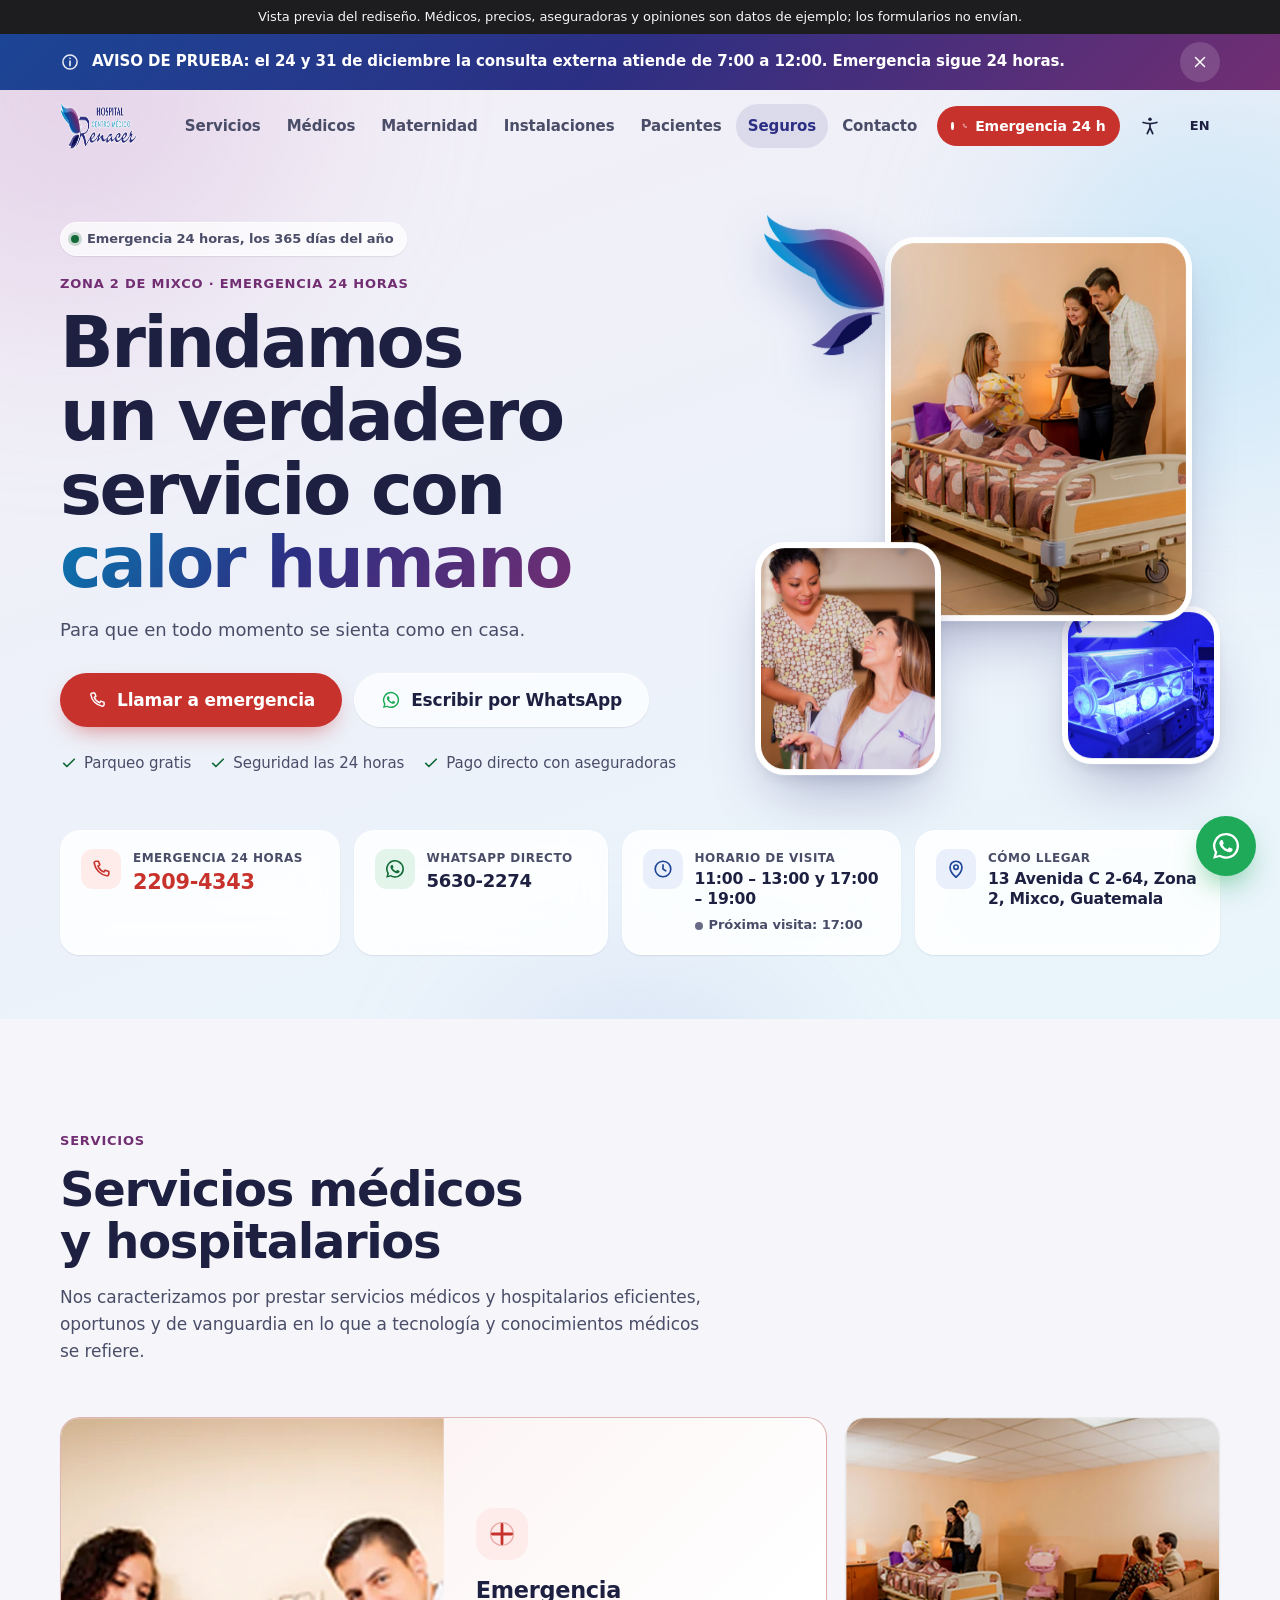
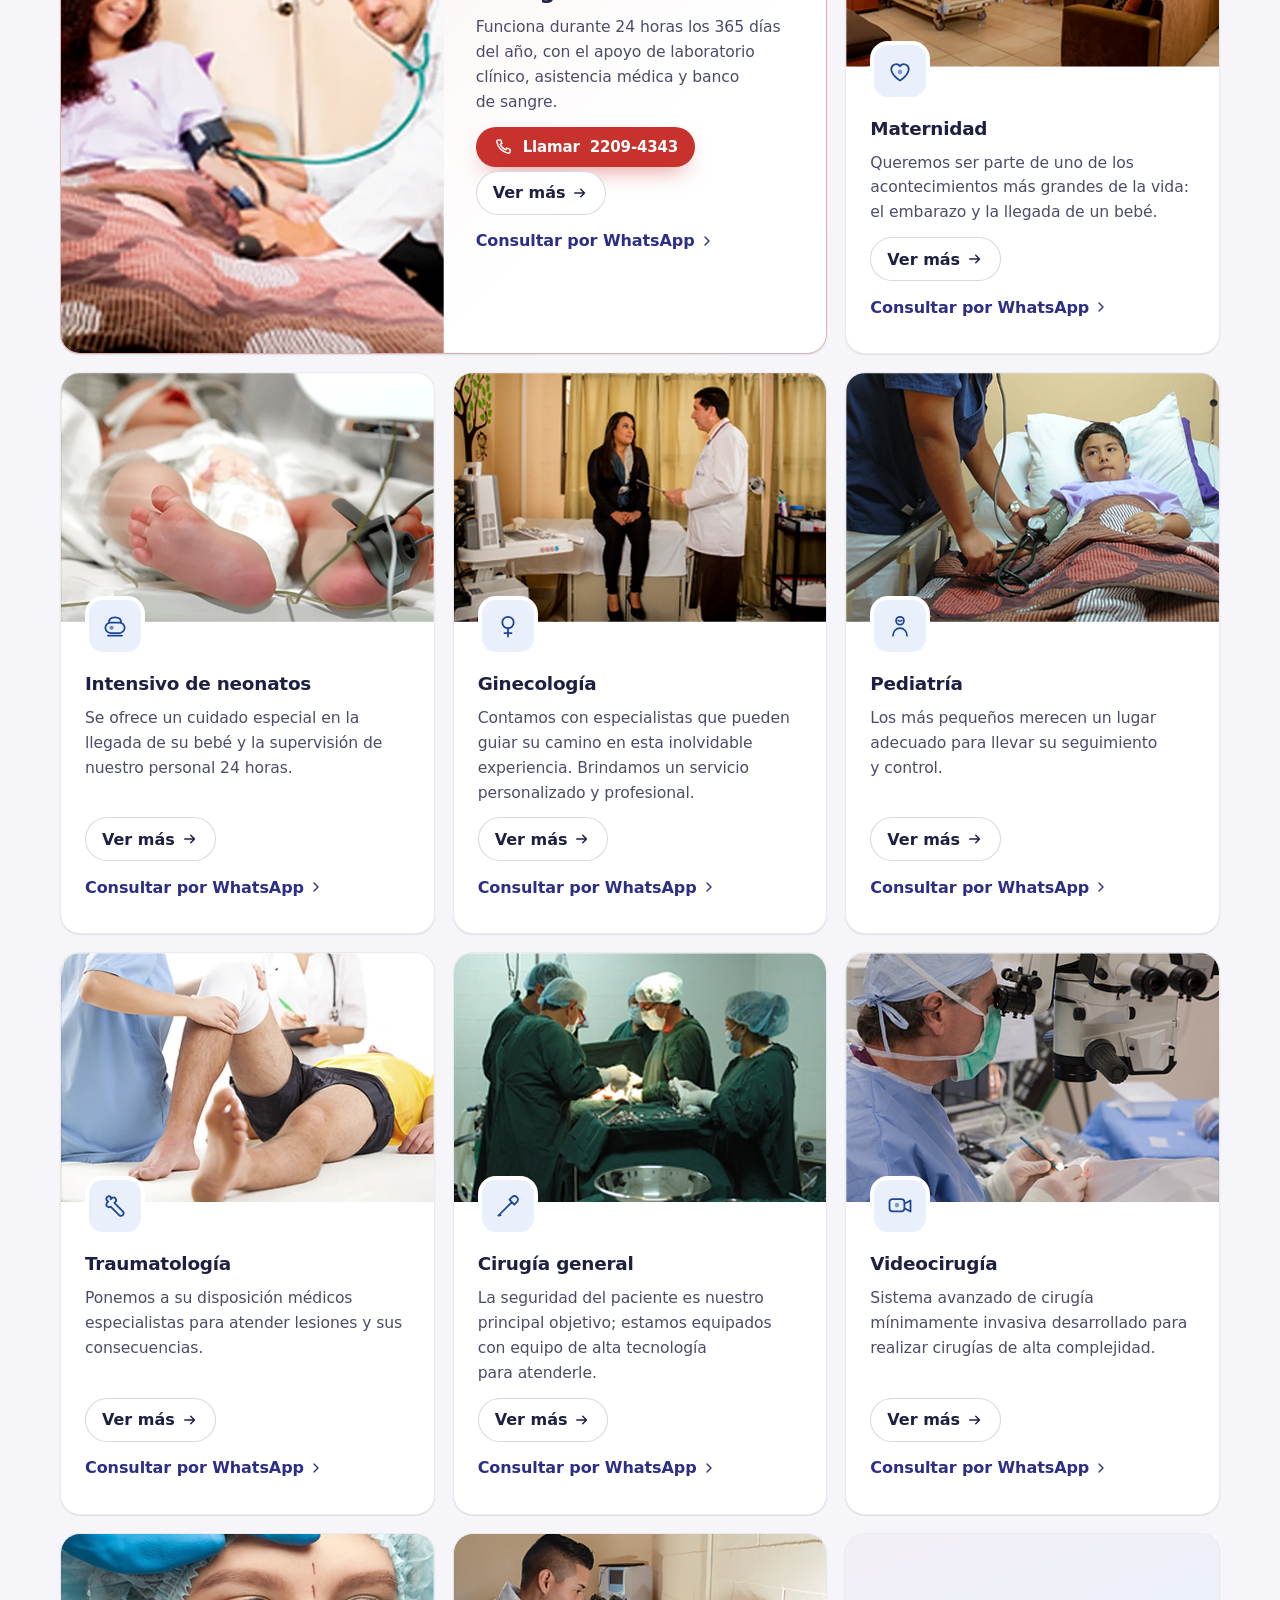
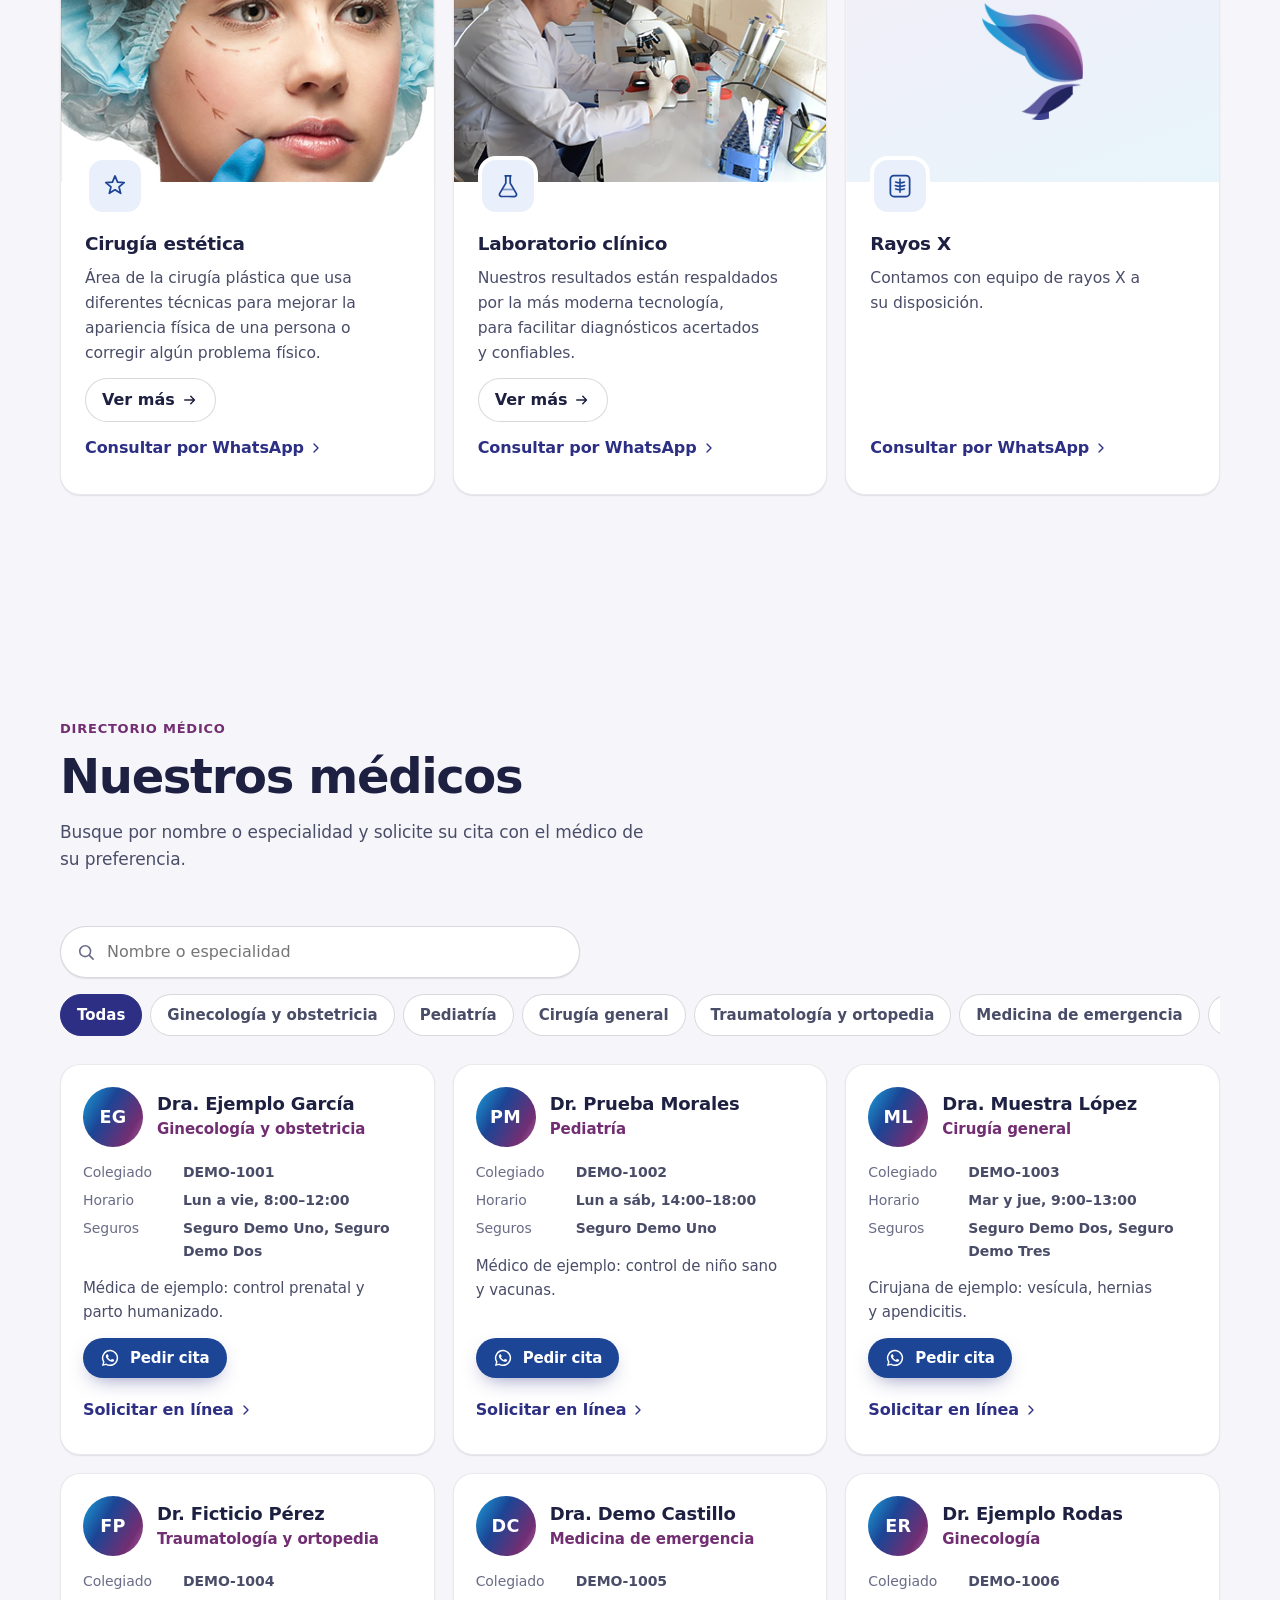
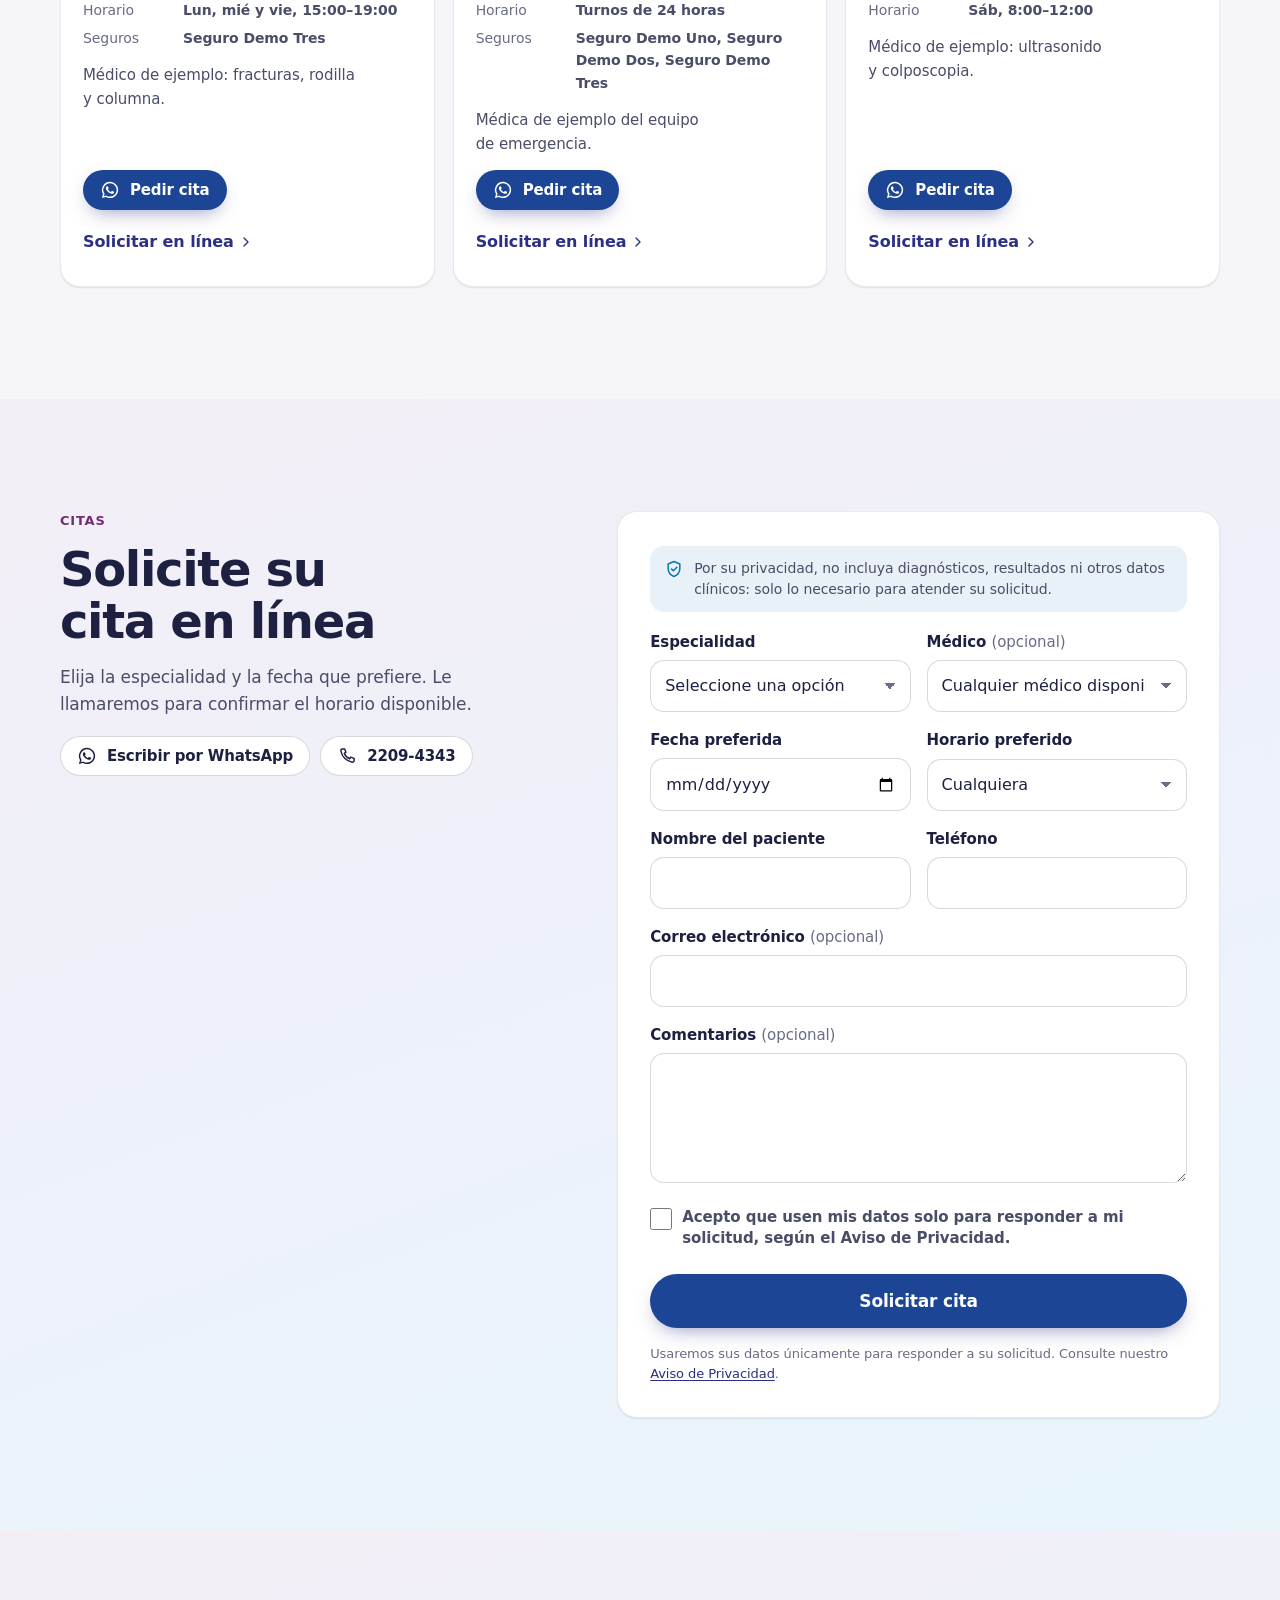
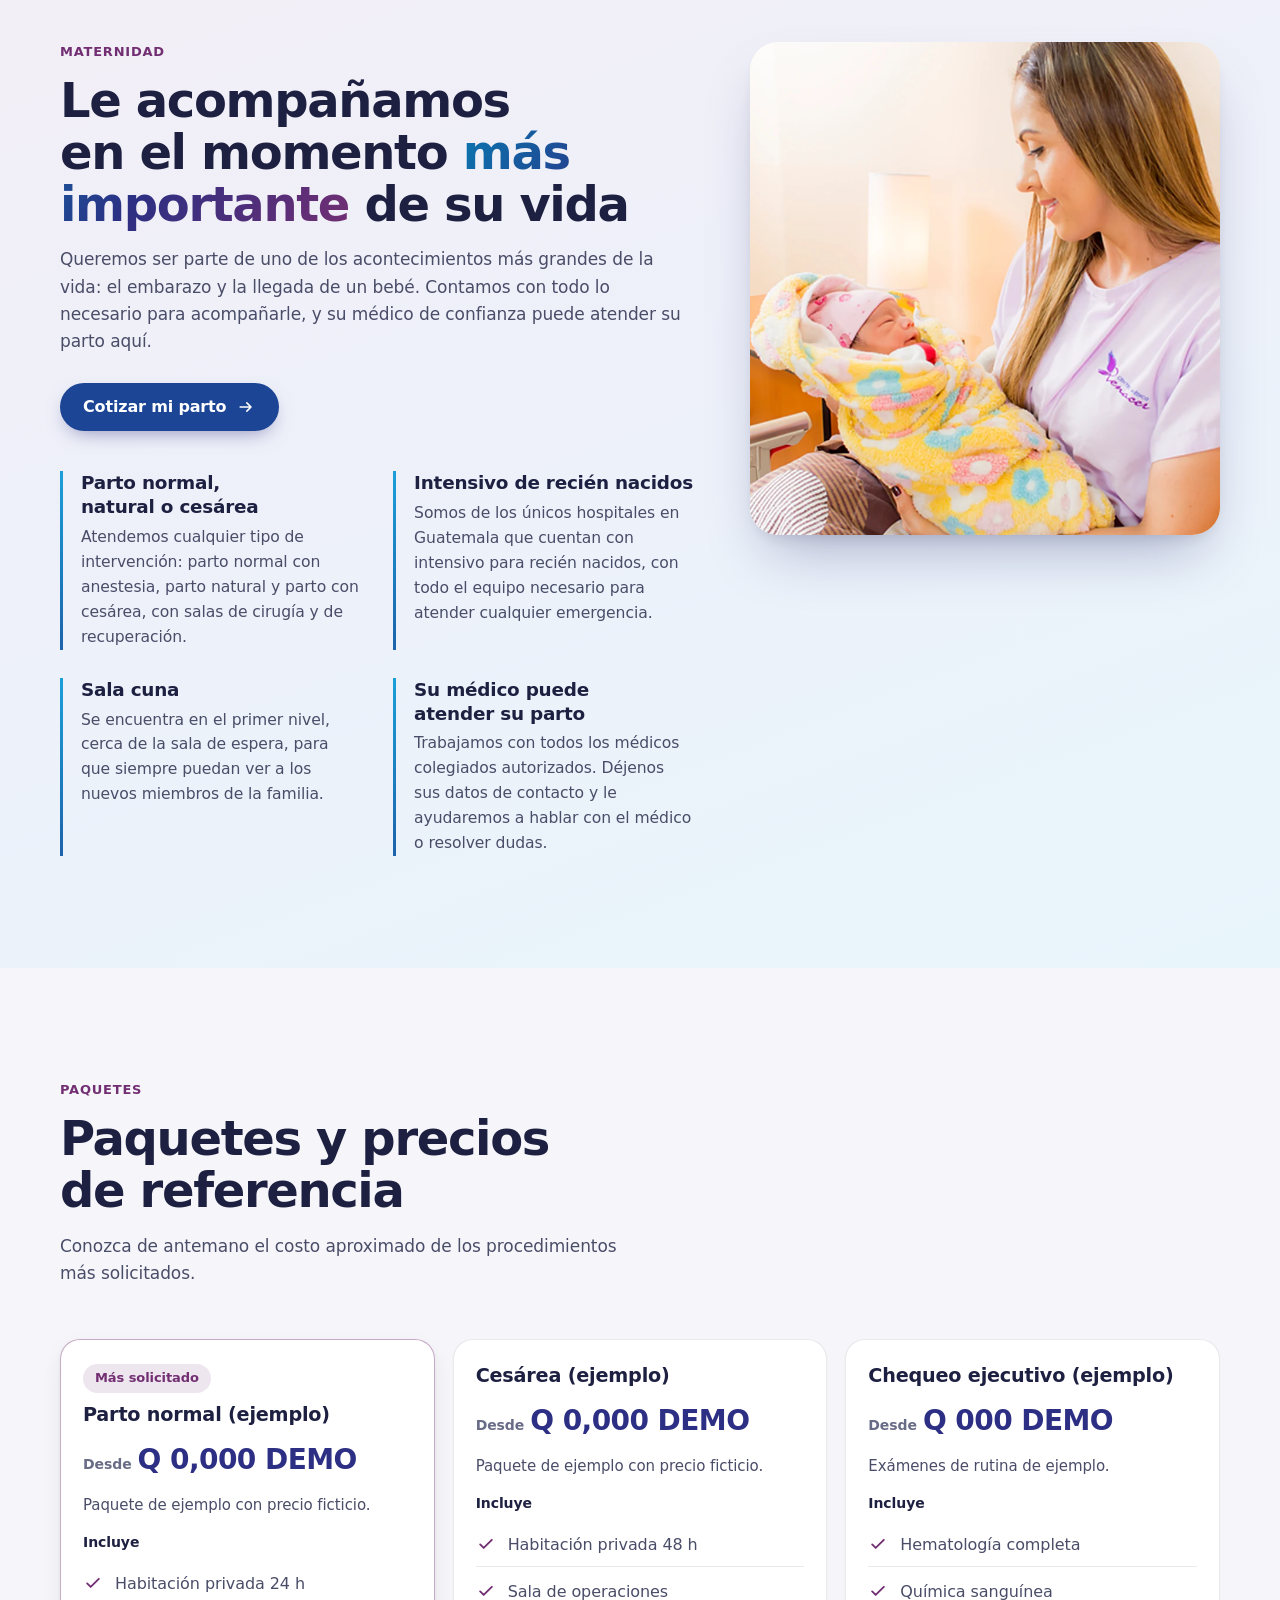
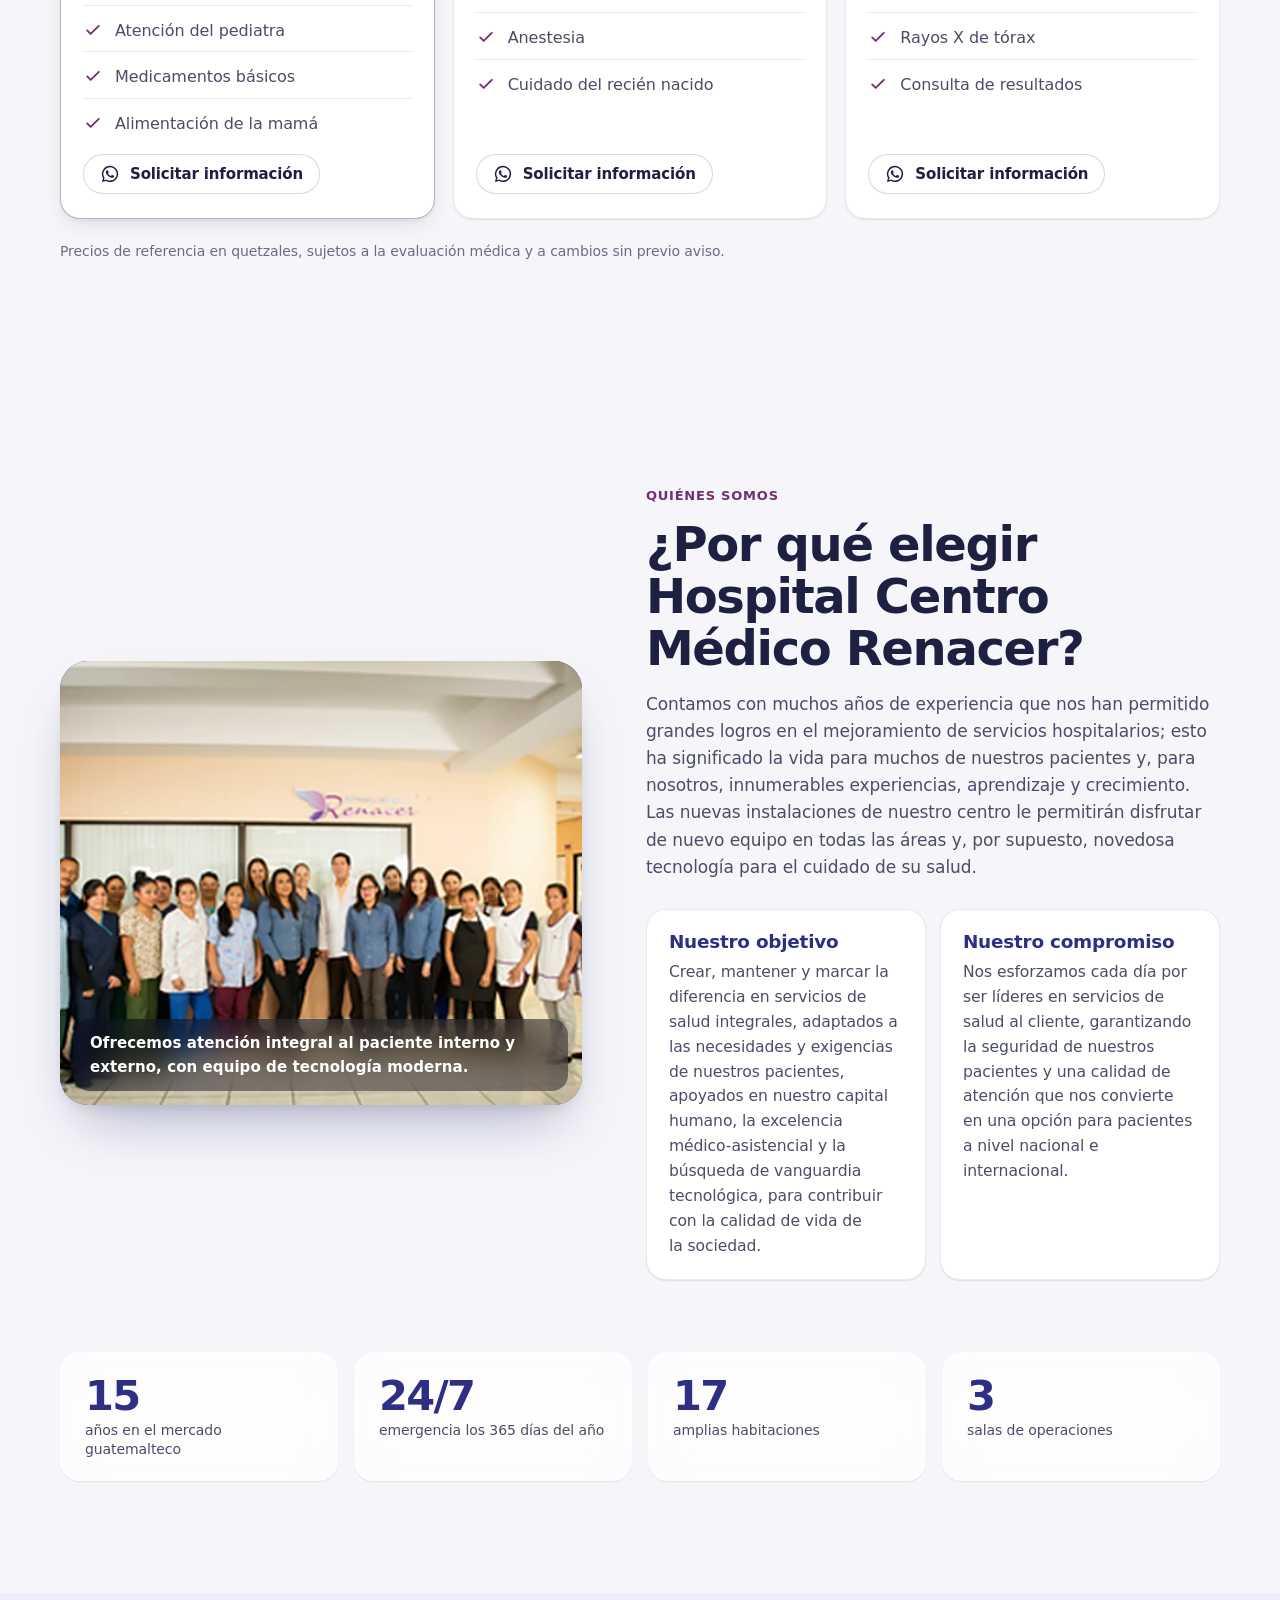
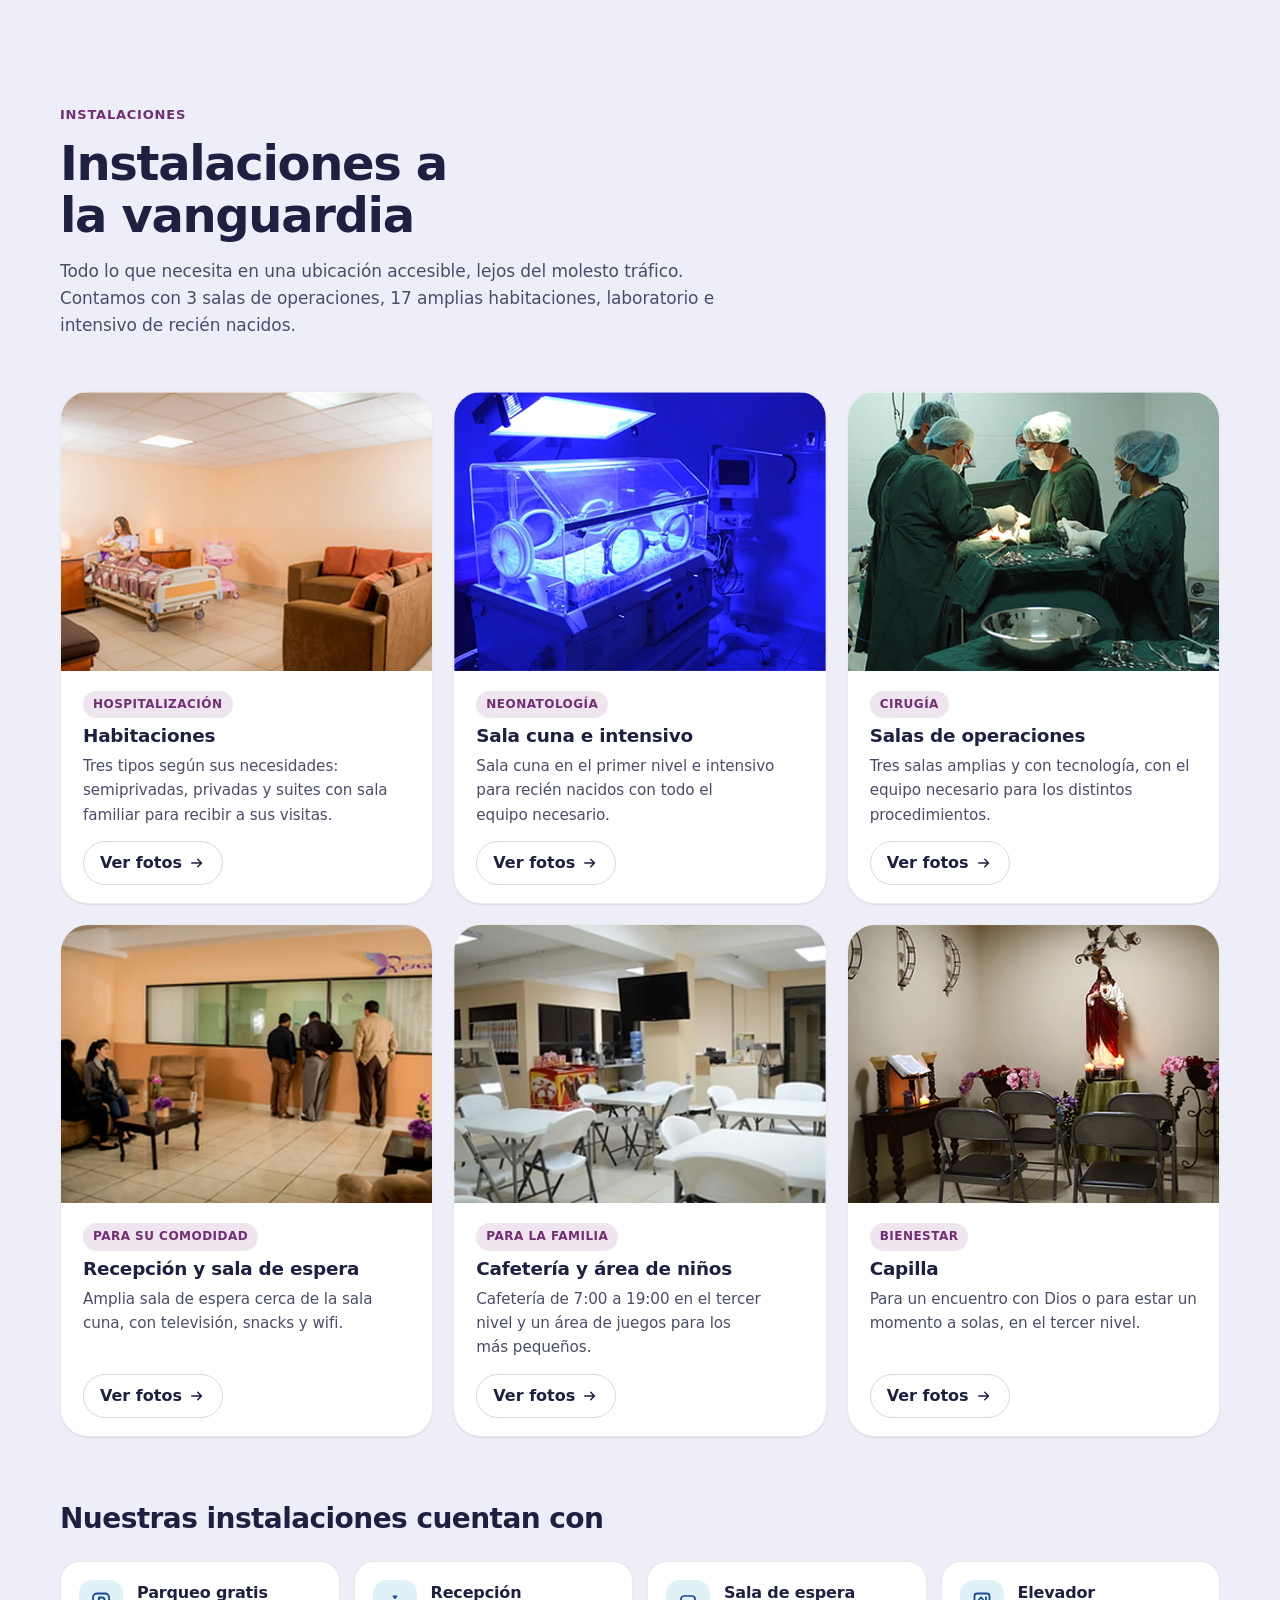
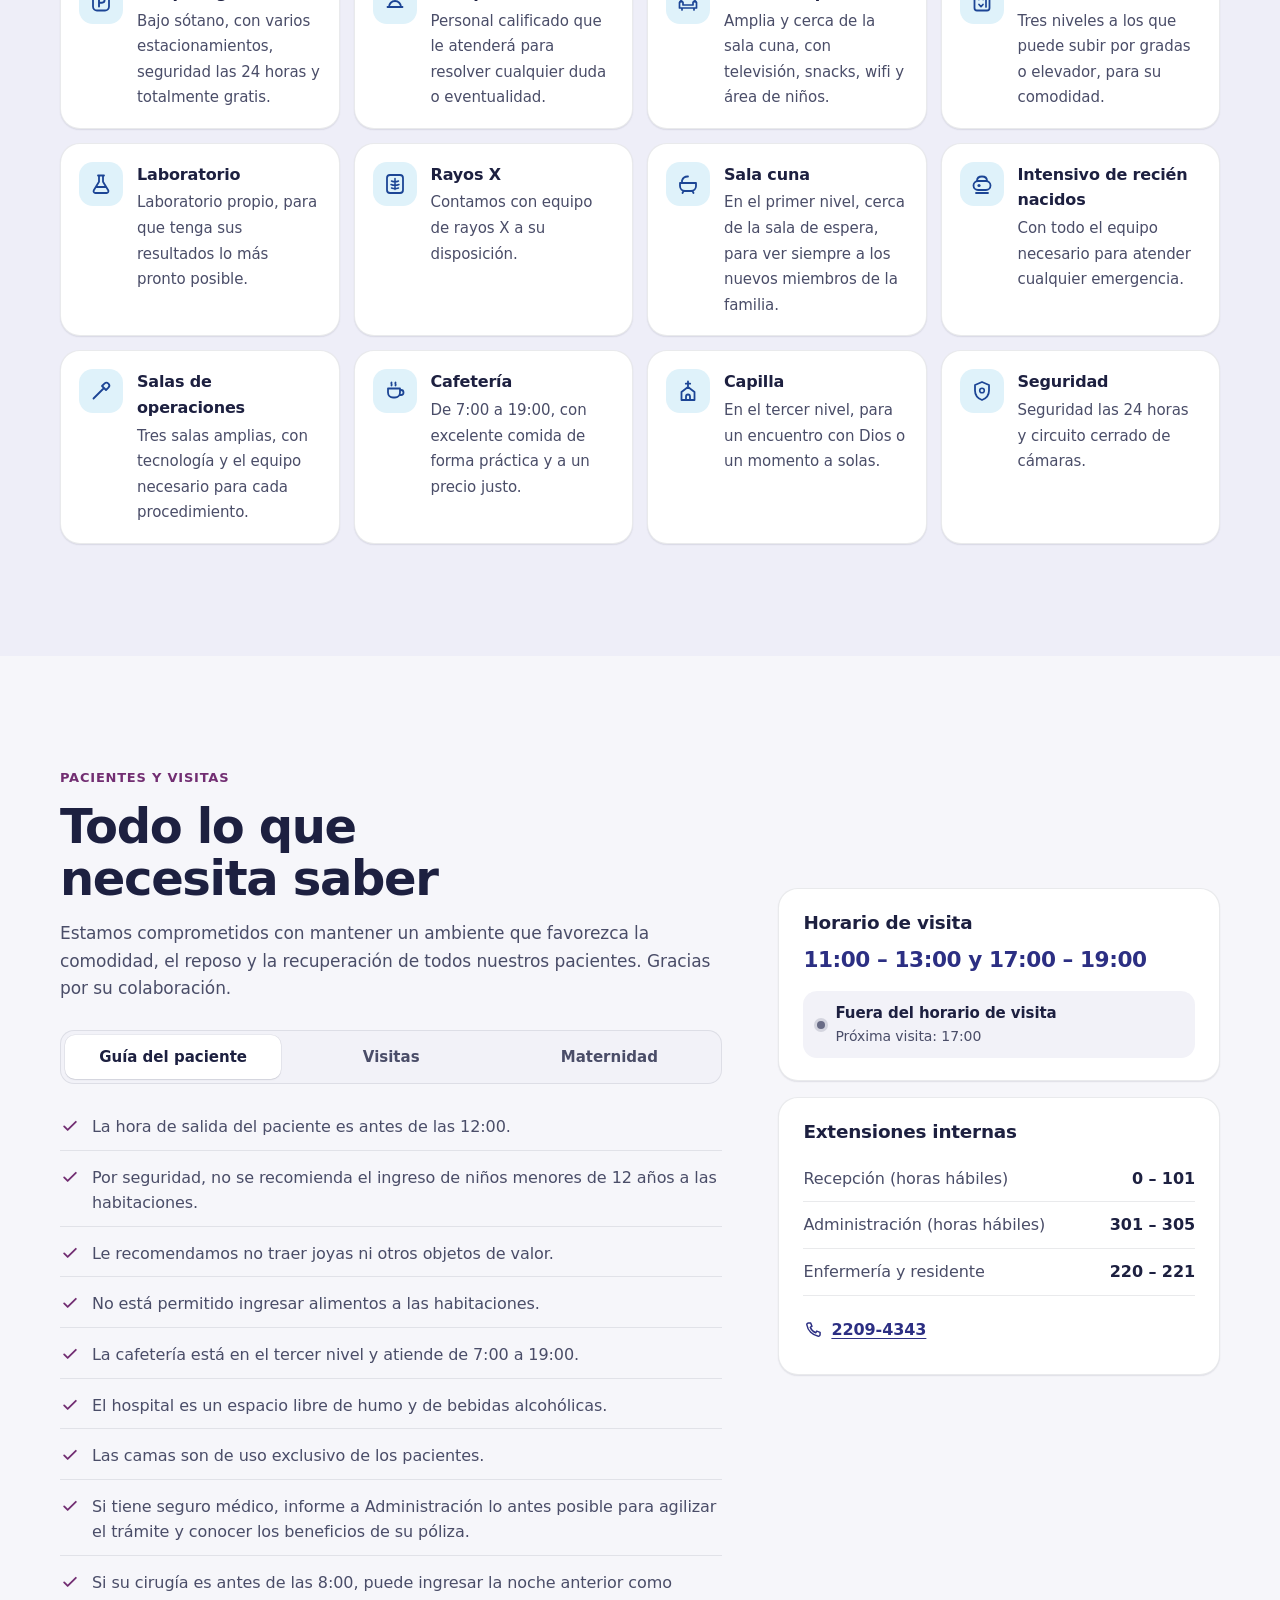
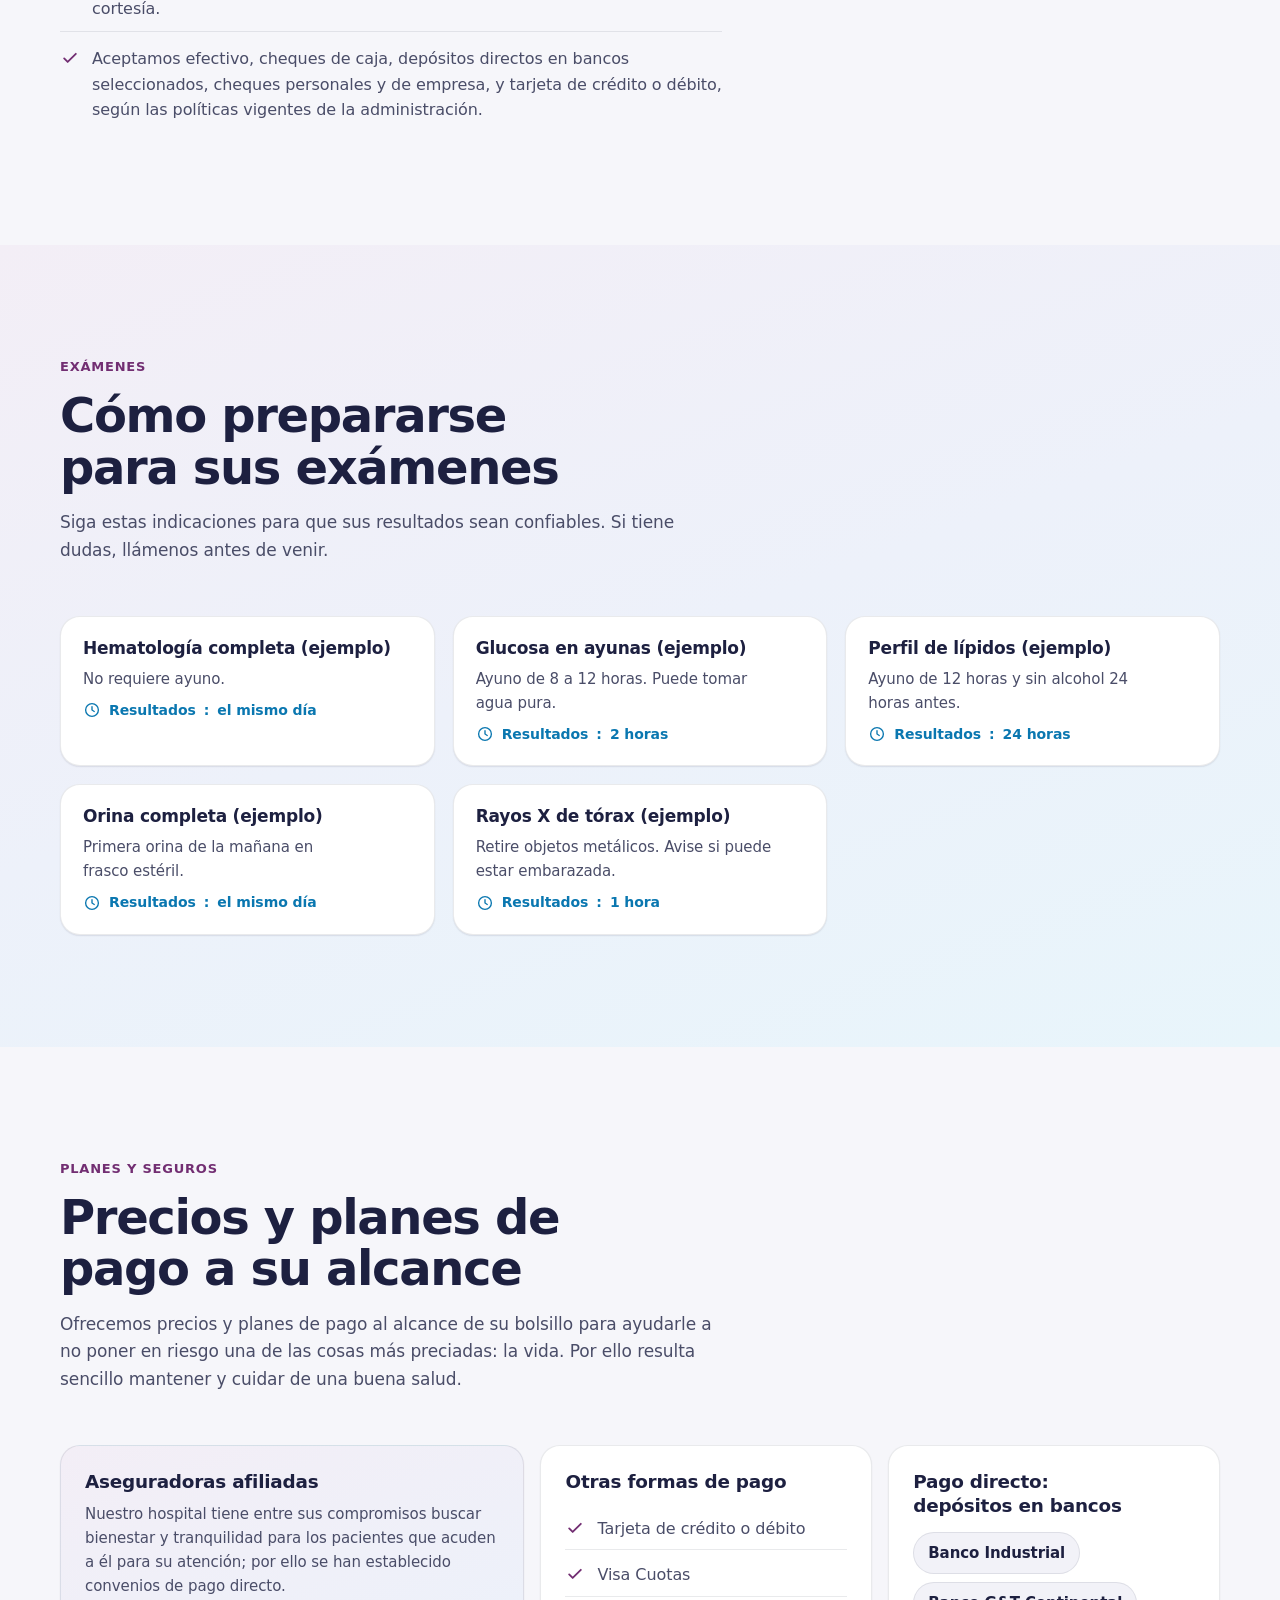
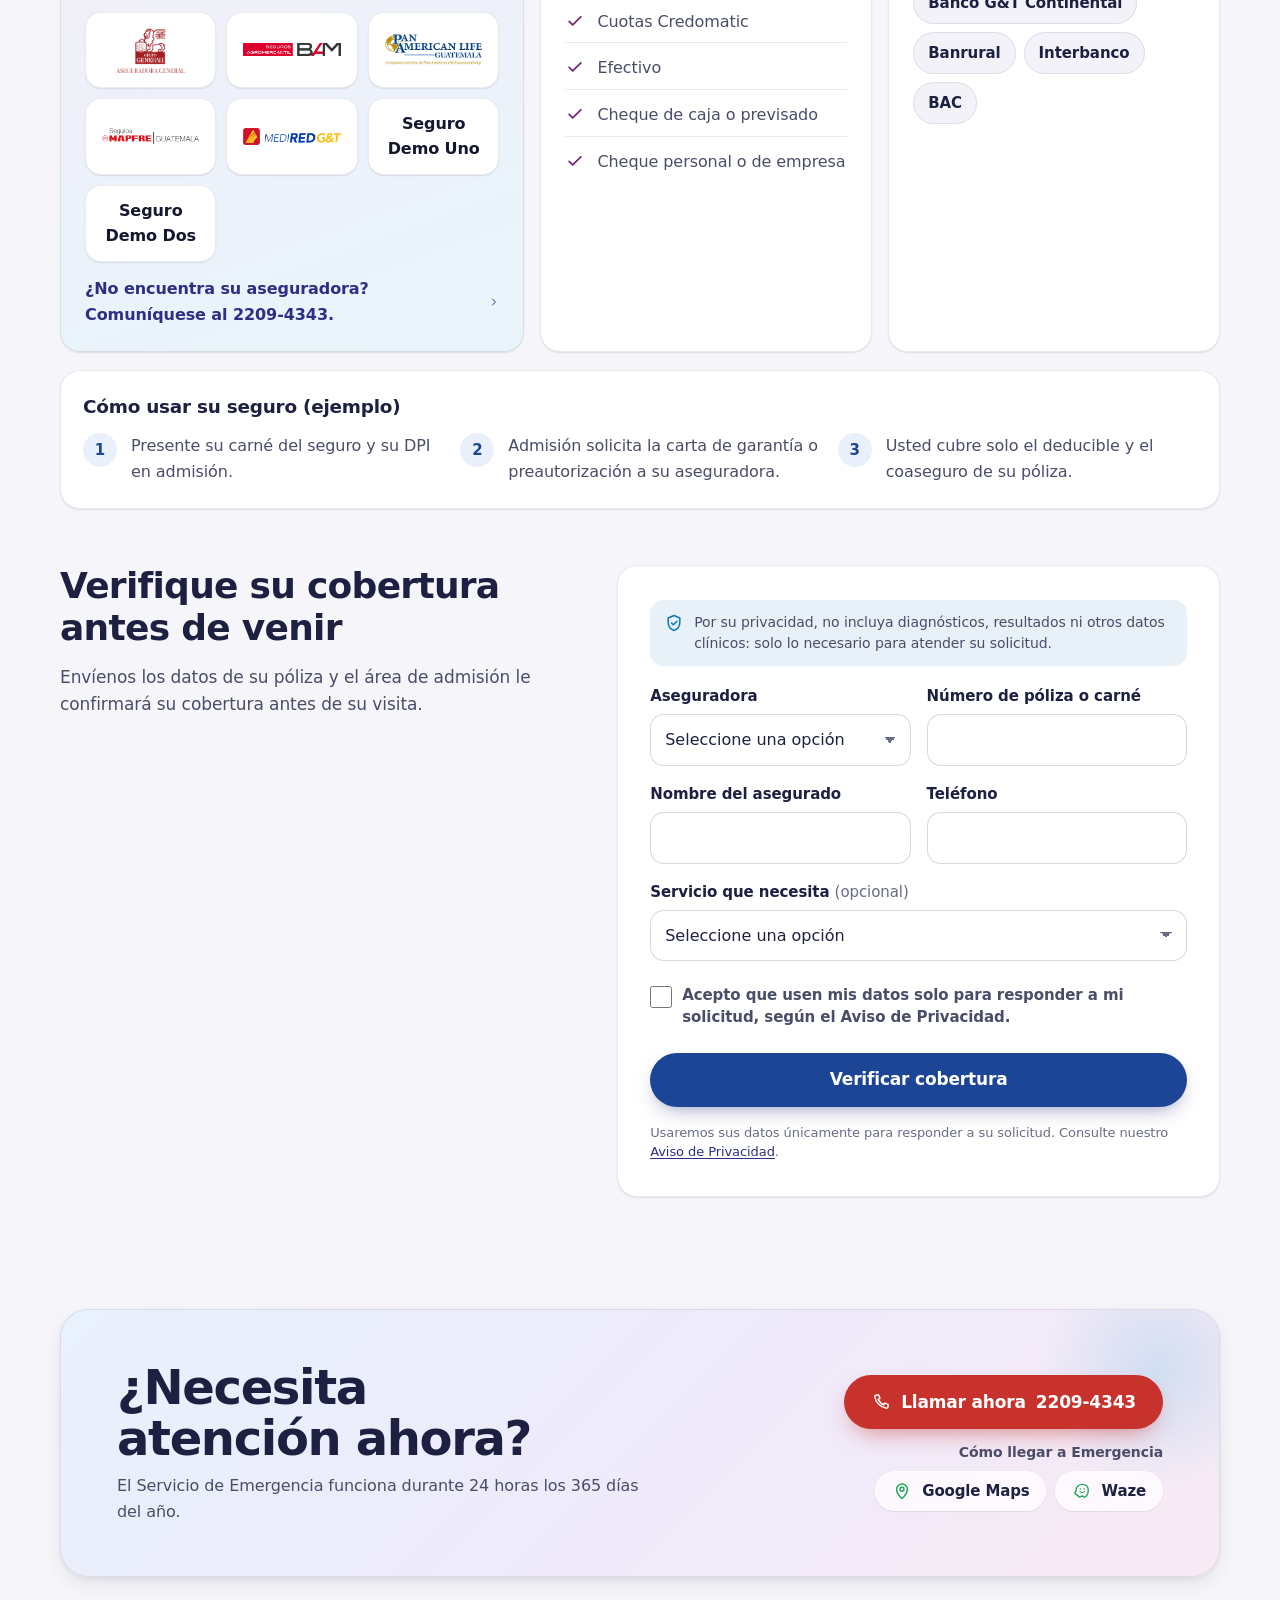
==== commit 9c9de6fd: "Preview: sample-data banner and share-friendly preview URLs (og/canonical) Co-Authored-By: Claude Op" ====
--- a/index.html
+++ b/index.html
@@ -8,7 +8,7 @@
 <meta name="robots" content="noindex, nofollow">
 <meta name="theme-color" content="#f7f7fb">
 <meta name="color-scheme" content="light">
-<link rel="canonical" href="https://www.centromedicorenacer.com.gt/">
+<link rel="canonical" href="https://cgonzalez2064.github.io/renacer-vista-previa/">
 
 <!-- One URL with a client-side ES/EN toggle (assets/main.js). Crawlers index
      the server-rendered Spanish page; the toggle keeps the DOM in sync. -->
@@ -17,8 +17,8 @@
 <meta property="og:site_name" content="Hospital Centro Médico Renacer">
 <meta property="og:title" content="Hospital Centro Médico Renacer · Maternidad y emergencia 24 h en Mixco" id="ogTitle">
 <meta property="og:description" content="Hospital en Zona 2 de Mixco: maternidad, intensivo de recién nacidos, cirugía, rayos X y emergencia 24 horas. Parqueo gratis y pago directo con aseguradoras." id="ogDescription">
-<meta property="og:url" content="https://www.centromedicorenacer.com.gt/">
-<meta property="og:image" content="https://www.centromedicorenacer.com.gt/assets/og-image.png">
+<meta property="og:url" content="https://cgonzalez2064.github.io/renacer-vista-previa/">
+<meta property="og:image" content="https://cgonzalez2064.github.io/renacer-vista-previa/assets/og-image.png">
 <meta property="og:image:width" content="1200">
 <meta property="og:image:height" content="630">
 <meta name="twitter:card" content="summary_large_image">
@@ -37,12 +37,12 @@
 {
   "@context": "https://schema.org",
   "@type": "Hospital",
-  "@id": "https://www.centromedicorenacer.com.gt/#hospital",
+  "@id": "https://cgonzalez2064.github.io/renacer-vista-previa/#hospital",
   "name": "Hospital Centro Médico Renacer",
   "alternateName": "Centro Médico Renacer",
-  "url": "https://www.centromedicorenacer.com.gt/",
-  "logo": "https://www.centromedicorenacer.com.gt/assets/img/brand/logo.png",
-  "image": "https://www.centromedicorenacer.com.gt/assets/og-image.png",
+  "url": "https://cgonzalez2064.github.io/renacer-vista-previa/",
+  "logo": "https://cgonzalez2064.github.io/renacer-vista-previa/assets/img/brand/logo.png",
+  "image": "https://cgonzalez2064.github.io/renacer-vista-previa/assets/og-image.png",
   "description": "Hospital en Zona 2 de Mixco: maternidad, intensivo de recién nacidos, cirugía, rayos X y emergencia 24 horas. Parqueo gratis y pago directo con aseguradoras.",
   "telephone": ["+502-2209-4343","+502-5630-2274"],
   "email": "cmedicorenacer@gmail.com",
@@ -62,7 +62,7 @@
   },
   "paymentAccepted": "Efectivo, tarjeta de crédito y débito, cheque; seguros: Aseguradora General, Seguros Agromercantil S.A. BAM, Seguros Panamericana, S.A., Seguros MAPFRE, Seguros G&T, Seguro Demo Uno, Seguro Demo Dos, Seguro Demo Tres",
   "hasOfferCatalog": {"@type":"OfferCatalog","name":"Paquetes","itemListElement":[{"@type":"Offer","name":"Parto normal (ejemplo)","price":"0000","priceCurrency":"GTQ","priceSpecification":{"@type":"PriceSpecification","minPrice":"0000","priceCurrency":"GTQ"}},{"@type":"Offer","name":"Cesárea (ejemplo)","price":"0000","priceCurrency":"GTQ","priceSpecification":{"@type":"PriceSpecification","minPrice":"0000","priceCurrency":"GTQ"}},{"@type":"Offer","name":"Chequeo ejecutivo (ejemplo)","price":"000","priceCurrency":"GTQ","priceSpecification":{"@type":"PriceSpecification","minPrice":"000","priceCurrency":"GTQ"}}]},
-  "employee": [{"@type":"Physician","name":"Dra. Ejemplo García","medicalSpecialty":"Ginecología y obstetricia","identifier":{"@type":"PropertyValue","propertyID":"Colegiado","value":"DEMO-1001"},"hospitalAffiliation":{"@id":"https://www.centromedicorenacer.com.gt/#hospital"}},{"@type":"Physician","name":"Dr. Prueba Morales","medicalSpecialty":"Pediatría","identifier":{"@type":"PropertyValue","propertyID":"Colegiado","value":"DEMO-1002"},"hospitalAffiliation":{"@id":"https://www.centromedicorenacer.com.gt/#hospital"}},{"@type":"Physician","name":"Dra. Muestra López","medicalSpecialty":"Cirugía general","identifier":{"@type":"PropertyValue","propertyID":"Colegiado","value":"DEMO-1003"},"hospitalAffiliation":{"@id":"https://www.centromedicorenacer.com.gt/#hospital"}},{"@type":"Physician","name":"Dr. Ficticio Pérez","medicalSpecialty":"Traumatología y ortopedia","identifier":{"@type":"PropertyValue","propertyID":"Colegiado","value":"DEMO-1004"},"hospitalAffiliation":{"@id":"https://www.centromedicorenacer.com.gt/#hospital"}},{"@type":"Physician","name":"Dra. Demo Castillo","medicalSpecialty":"Medicina de emergencia","identifier":{"@type":"PropertyValue","propertyID":"Colegiado","value":"DEMO-1005"},"hospitalAffiliation":{"@id":"https://www.centromedicorenacer.com.gt/#hospital"}},{"@type":"Physician","name":"Dr. Ejemplo Rodas","medicalSpecialty":"Ginecología","identifier":{"@type":"PropertyValue","propertyID":"Colegiado","value":"DEMO-1006"},"hospitalAffiliation":{"@id":"https://www.centromedicorenacer.com.gt/#hospital"}}],
+  "employee": [{"@type":"Physician","name":"Dra. Ejemplo García","medicalSpecialty":"Ginecología y obstetricia","identifier":{"@type":"PropertyValue","propertyID":"Colegiado","value":"DEMO-1001"},"hospitalAffiliation":{"@id":"https://cgonzalez2064.github.io/renacer-vista-previa/#hospital"}},{"@type":"Physician","name":"Dr. Prueba Morales","medicalSpecialty":"Pediatría","identifier":{"@type":"PropertyValue","propertyID":"Colegiado","value":"DEMO-1002"},"hospitalAffiliation":{"@id":"https://cgonzalez2064.github.io/renacer-vista-previa/#hospital"}},{"@type":"Physician","name":"Dra. Muestra López","medicalSpecialty":"Cirugía general","identifier":{"@type":"PropertyValue","propertyID":"Colegiado","value":"DEMO-1003"},"hospitalAffiliation":{"@id":"https://cgonzalez2064.github.io/renacer-vista-previa/#hospital"}},{"@type":"Physician","name":"Dr. Ficticio Pérez","medicalSpecialty":"Traumatología y ortopedia","identifier":{"@type":"PropertyValue","propertyID":"Colegiado","value":"DEMO-1004"},"hospitalAffiliation":{"@id":"https://cgonzalez2064.github.io/renacer-vista-previa/#hospital"}},{"@type":"Physician","name":"Dra. Demo Castillo","medicalSpecialty":"Medicina de emergencia","identifier":{"@type":"PropertyValue","propertyID":"Colegiado","value":"DEMO-1005"},"hospitalAffiliation":{"@id":"https://cgonzalez2064.github.io/renacer-vista-previa/#hospital"}},{"@type":"Physician","name":"Dr. Ejemplo Rodas","medicalSpecialty":"Ginecología","identifier":{"@type":"PropertyValue","propertyID":"Colegiado","value":"DEMO-1006"},"hospitalAffiliation":{"@id":"https://cgonzalez2064.github.io/renacer-vista-previa/#hospital"}}],
   "aggregateRating": {"@type":"AggregateRating","ratingValue":"4.8","reviewCount":123,"bestRating":"5"},
   "isAcceptedPaymentMethod": ["Cash", "CreditCard", "DebitCard", "Check"],
   "currenciesAccepted": "GTQ",
@@ -75,11 +75,11 @@
 {
   "@context": "https://schema.org",
   "@type": "WebSite",
-  "@id": "https://www.centromedicorenacer.com.gt/#website",
-  "url": "https://www.centromedicorenacer.com.gt/",
+  "@id": "https://cgonzalez2064.github.io/renacer-vista-previa/#website",
+  "url": "https://cgonzalez2064.github.io/renacer-vista-previa/",
   "name": "Hospital Centro Médico Renacer",
   "inLanguage": ["es-GT", "en"],
-  "publisher": { "@id": "https://www.centromedicorenacer.com.gt/#hospital" }
+  "publisher": { "@id": "https://cgonzalez2064.github.io/renacer-vista-previa/#hospital" }
 }
 </script>
 <script type="application/ld+json">
@@ -90,7 +90,7 @@
 }
 </script>
 </head>
-<body>
+<body><div role="note" style="position:relative;z-index:9999;background:#1d1d1f;color:#f5f5f7;font:13px/1.4 -apple-system,BlinkMacSystemFont,system-ui,sans-serif;text-align:center;padding:8px 16px">Vista previa del rediseño. Médicos, precios, aseguradoras y opiniones son datos de ejemplo; los formularios no envían.</div>
 <a class="skip-link" href="#main" data-i18n="skip">Saltar al contenido</a>
 
 <svg class="sprite" aria-hidden="true" focusable="false" xmlns="http://www.w3.org/2000/svg">
@@ -703,7 +703,7 @@
         <div class="contact-actions">
           <a class="btn btn-ghost btn-small" href="https://www.google.com/maps/search/?api=1&query=Hospital+Centro+M%C3%A9dico+Renacer+13+Avenida+C+2-64+Zona+2+Mixco" target="_blank" rel="noopener noreferrer"><svg aria-hidden="true"><use href="#i-pin"/></svg><span data-i18n="contact.map_open">Abrir en Google Maps</span><span class="visually-hidden" data-i18n="a11y.new_tab"> (se abre en una pestaña nueva)</span></a>
           <a class="btn btn-ghost btn-small" href="https://waze.com/ul?q=13%20Avenida%20C%202-64%20Zona%202%20Mixco%20Guatemala&navigate=yes" target="_blank" rel="noopener noreferrer"><svg aria-hidden="true"><use href="#i-waze"/></svg><span data-i18n="contact.waze">Abrir en Waze</span><span class="visually-hidden" data-i18n="a11y.new_tab"> (se abre en una pestaña nueva)</span></a>
-          <button type="button" class="btn btn-ghost btn-small" id="vcardBtn" data-vcard="{&quot;name&quot;:&quot;Hospital Centro Médico Renacer&quot;,&quot;tel&quot;:[&quot;+50222094343&quot;,&quot;+50256302274&quot;],&quot;email&quot;:&quot;cmedicorenacer@gmail.com&quot;,&quot;street&quot;:&quot;13 Avenida C 2-64, Zona 2&quot;,&quot;city&quot;:&quot;Mixco, Guatemala&quot;,&quot;url&quot;:&quot;https://www.centromedicorenacer.com.gt/&quot;}" data-i18n-attr="aria-label:contact.vcard_aria" aria-label="Guardar el contacto del hospital en su teléfono (archivo vCard)"><svg aria-hidden="true"><use href="#i-person"/></svg><span data-i18n="contact.vcard">Guardar contacto</span></button>
+          <button type="button" class="btn btn-ghost btn-small" id="vcardBtn" data-vcard="{&quot;name&quot;:&quot;Hospital Centro Médico Renacer&quot;,&quot;tel&quot;:[&quot;+50222094343&quot;,&quot;+50256302274&quot;],&quot;email&quot;:&quot;cmedicorenacer@gmail.com&quot;,&quot;street&quot;:&quot;13 Avenida C 2-64, Zona 2&quot;,&quot;city&quot;:&quot;Mixco, Guatemala&quot;,&quot;url&quot;:&quot;https://cgonzalez2064.github.io/renacer-vista-previa/&quot;}" data-i18n-attr="aria-label:contact.vcard_aria" aria-label="Guardar el contacto del hospital en su teléfono (archivo vCard)"><svg aria-hidden="true"><use href="#i-person"/></svg><span data-i18n="contact.vcard">Guardar contacto</span></button>
         </div>
       </div>
 
